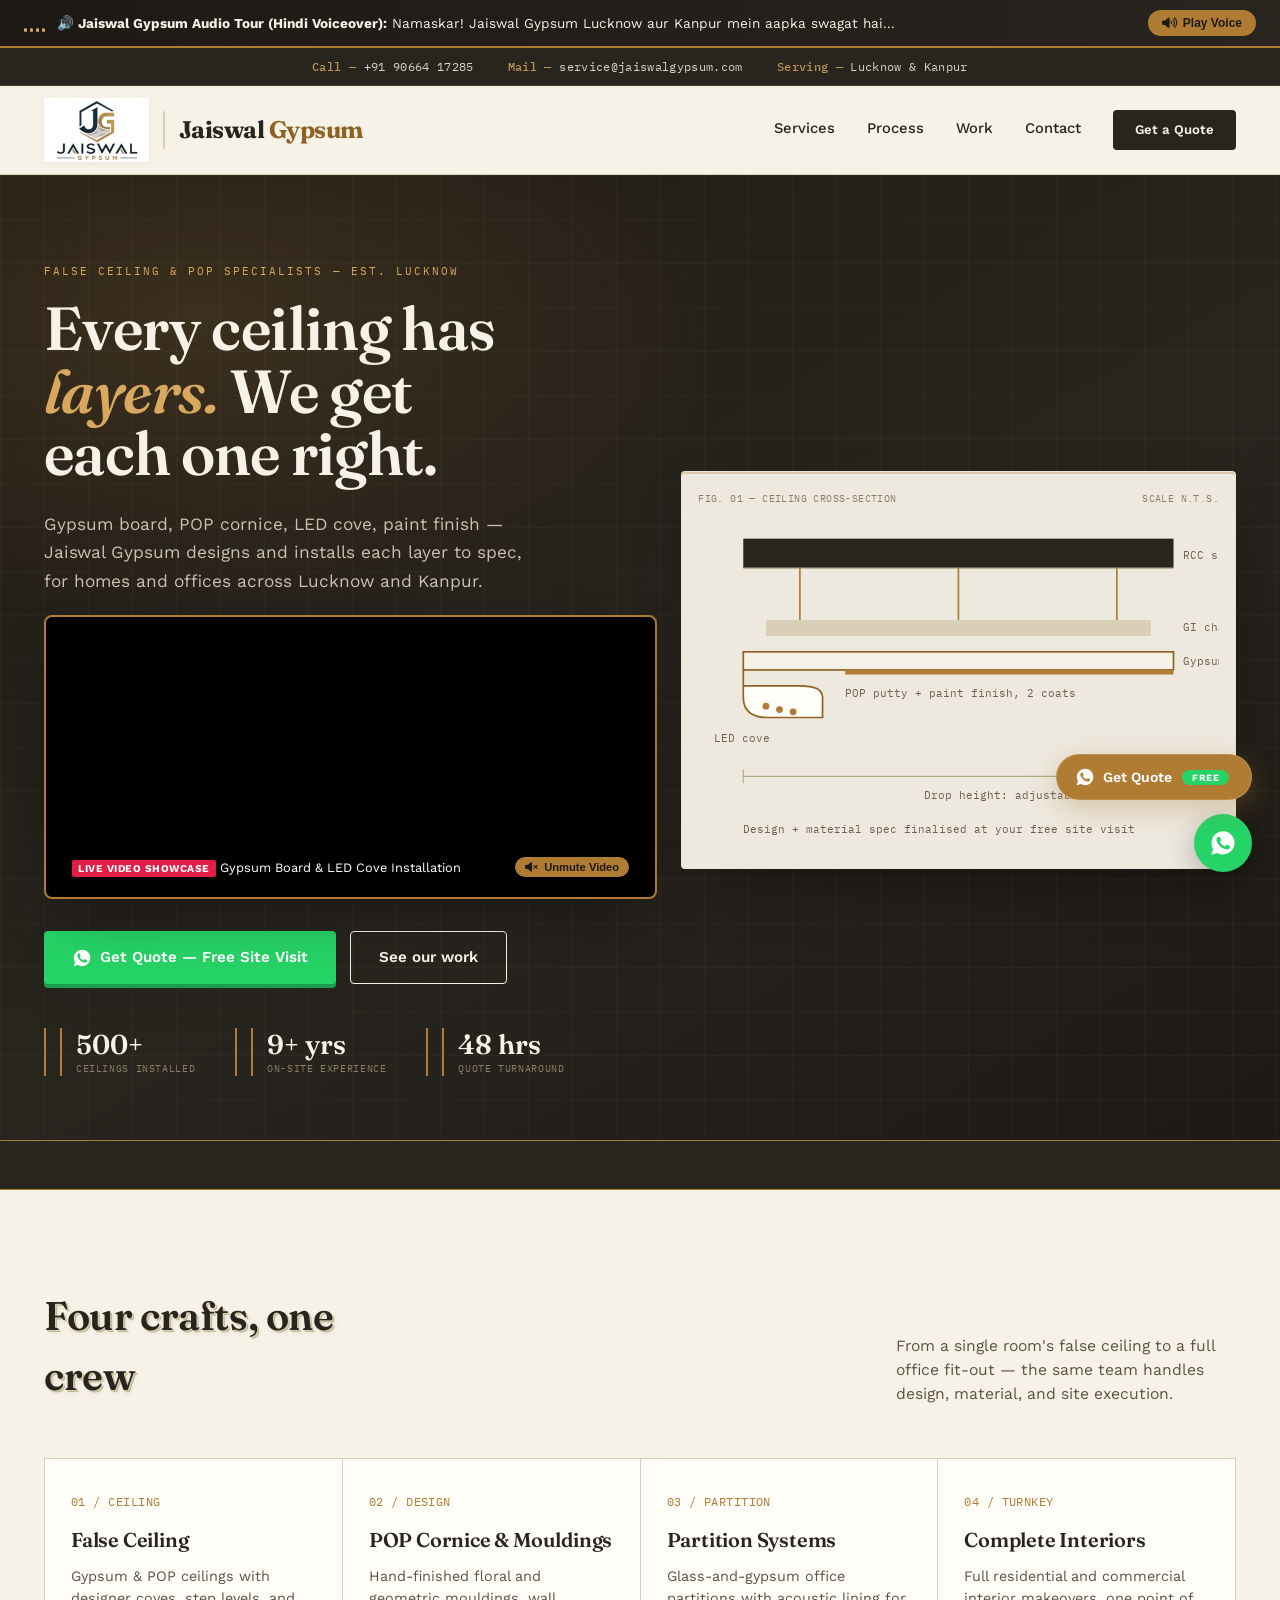
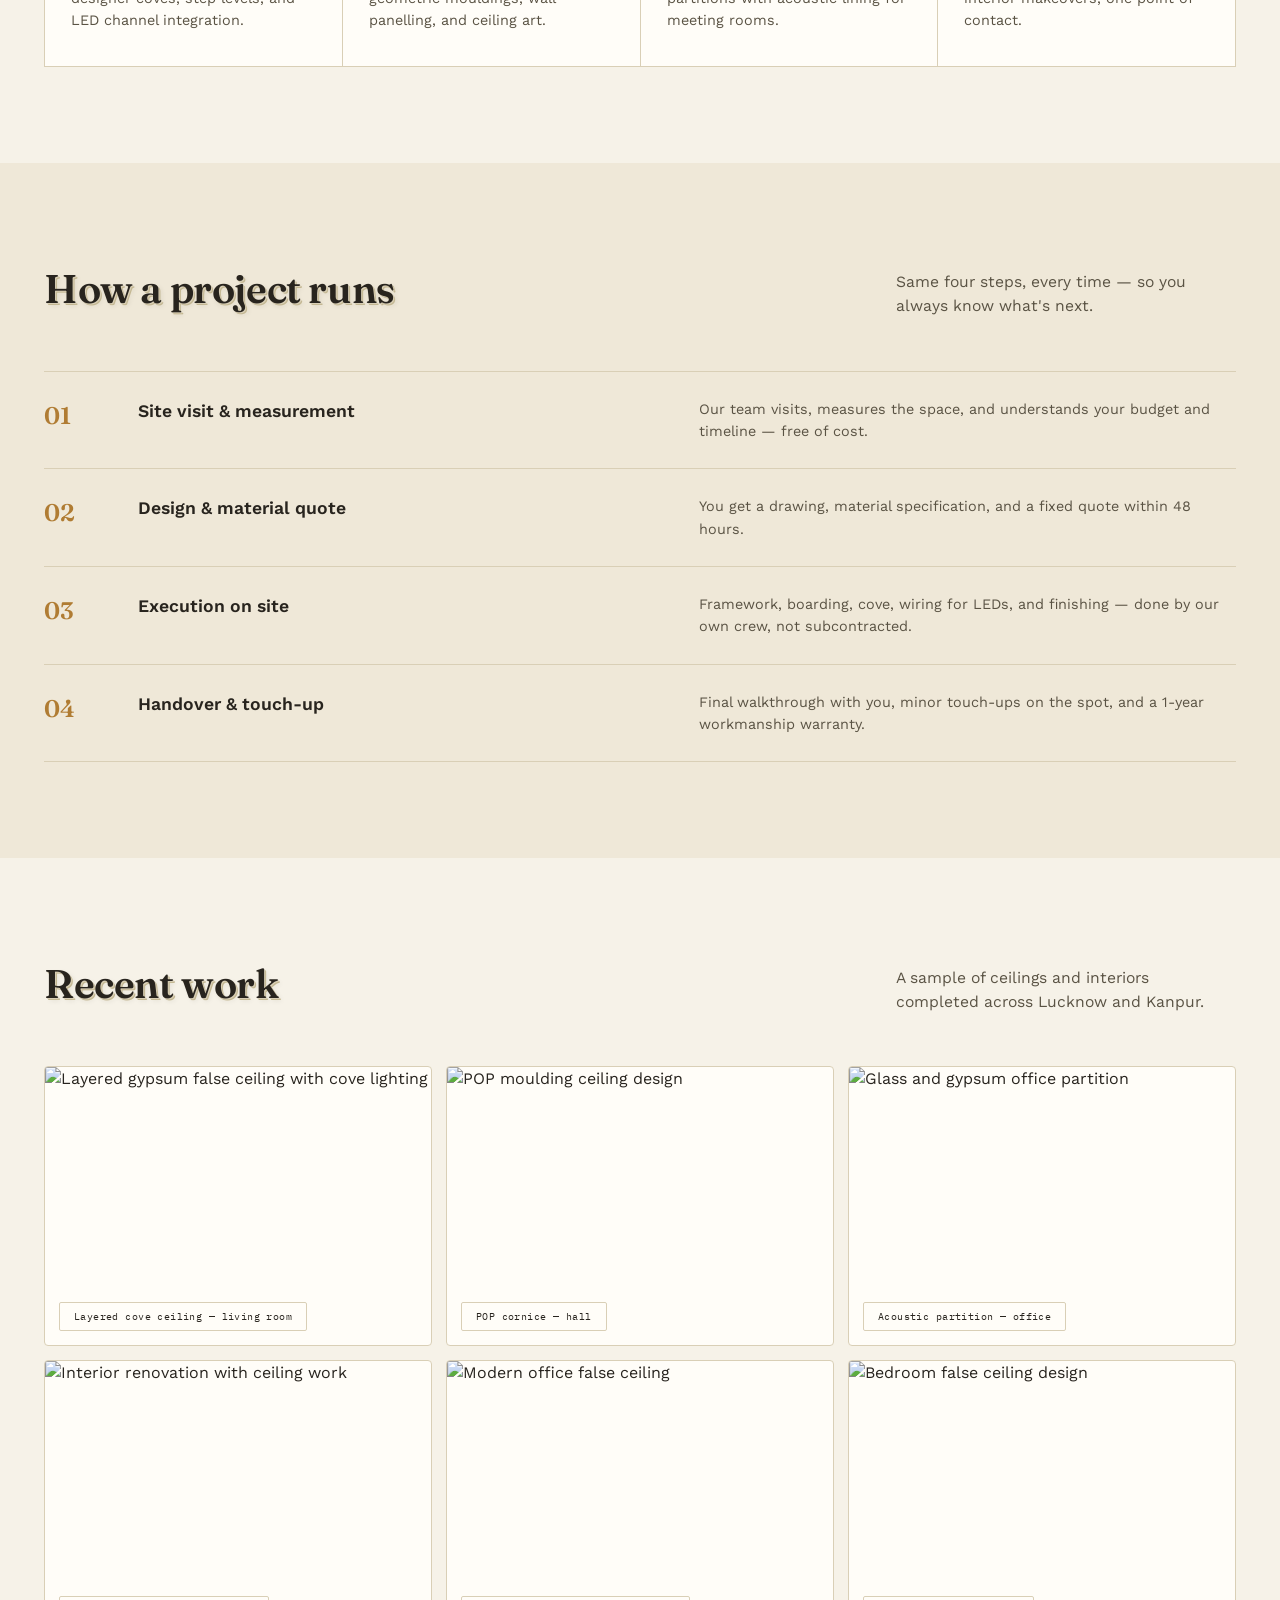
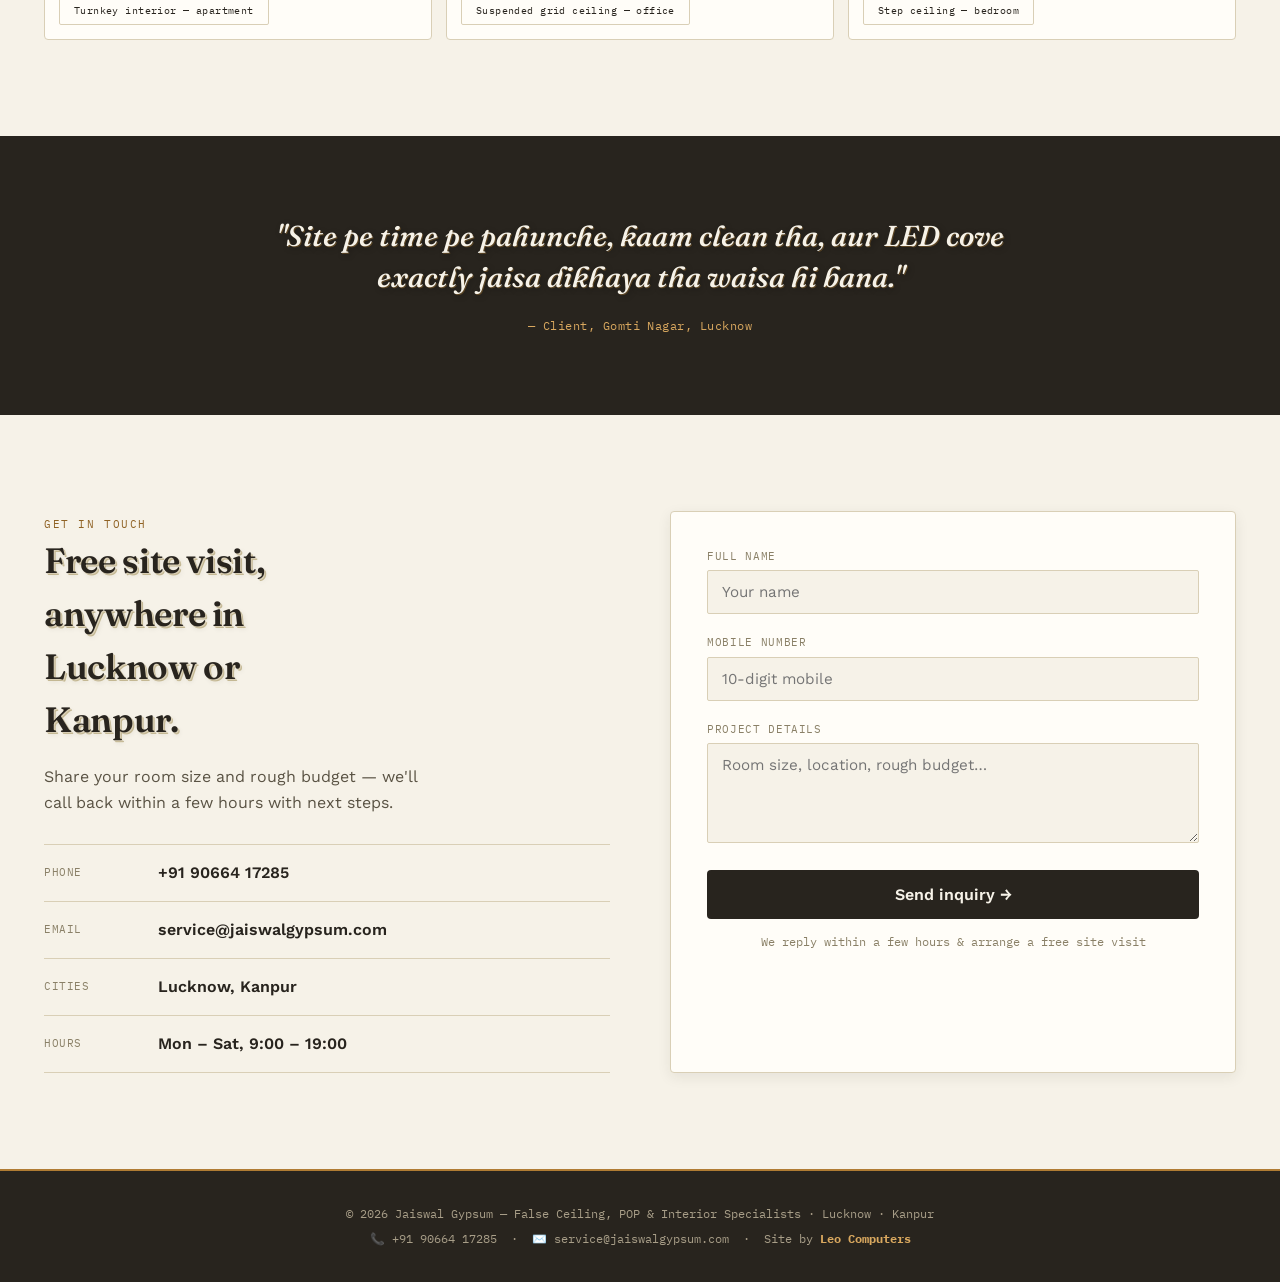
==== index.html @ 77a1a48f "Enhance audio/video features and add Font Awesome Added Font Awesome stylesheet and implemented auto" ====
<!DOCTYPE html>
<html lang="en">
<head>
    <meta charset="UTF-8" />
    <meta name="viewport" content="width=device-width, initial-scale=1.0, viewport-fit=cover" />
    <title>Jaiswal Gypsum — False Ceiling & POP Design | Lucknow, Kanpur</title>
    <link rel="preconnect" href="https://fonts.googleapis.com" />
    <link href="https://fonts.googleapis.com/css2?family=Fraunces:opsz,wght@9..144,400;9..144,500;9..144,600;9..144,700&family=Work+Sans:wght@400;500;600;700&family=IBM+Plex+Mono:wght@400;500&display=swap" rel="stylesheet" />
    <link rel="stylesheet" href="https://cdnjs.cloudflare.com/ajax/libs/font-awesome/6.4.0/css/all.min.css" />

    <style>
        /* ============================================================
                   ROOT & RESET
                   ============================================================ */
        :root {
            --plaster: #F6F2E8;
            --plaster-deep: #EFE8D8;
            --ink: #28241E;
            --brass: #B07C33;
            --brass-deep: #8F6224;
            --brass-light: #D9A85F;
            --sage: #6E7A64;
            --line: #D9CFB6;
            --white: #FFFDF8;
            --shadow-sm: 0 4px 14px rgba(40, 36, 30, .08);
            --shadow-md: 0 12px 40px -12px rgba(40, 36, 30, .25);
            --shadow-lg: 0 24px 60px -20px rgba(0, 0, 0, .45);
            --radius: 4px;
            --transition: .3s cubic-bezier(.25, .46, .45, .94);
        }

        * {
            margin: 0;
            padding: 0;
            box-sizing: border-box;
        }

        html {
            scroll-behavior: smooth;
        }

        body {
            font-family: 'Work Sans', sans-serif;
            background: var(--plaster);
            color: var(--ink);
            overflow-x: hidden;
            line-height: 1.5;
        }

        ::selection {
            background: var(--brass);
            color: var(--white);
        }

        ::-webkit-scrollbar {
            width: 8px;
        }
        ::-webkit-scrollbar-track {
            background: var(--plaster-deep);
        }
        ::-webkit-scrollbar-thumb {
            background: var(--brass);
            border-radius: 0;
        }

        a {
            color: inherit;
            text-decoration: none;
        }

        img {
            max-width: 100%;
            display: block;
        }

        .eyebrow {
            font-family: 'IBM Plex Mono', monospace;
            font-size: .7rem;
            letter-spacing: .14em;
            text-transform: uppercase;
            color: var(--brass-deep);
        }

        h1,
        h2,
        h3 {
            font-family: 'Fraunces', serif;
            font-weight: 600;
            letter-spacing: -.01em;
        }

        /* ============================================================
                   UTILITY
                   ============================================================ */
        .container {
            max-width: 1360px;
            margin: 0 auto;
            padding: 0 44px;
        }

        @media (max-width: 640px) {
            .container {
                padding: 0 20px;
            }
        }

        /* ============================================================
                   TOP BAR
                   ============================================================ */
        .topbar {
            background: var(--ink);
            color: var(--plaster);
            font-family: 'IBM Plex Mono', monospace;
            font-size: .72rem;
            letter-spacing: .03em;
            padding: 10px 24px;
            display: flex;
            justify-content: center;
            gap: 34px;
            flex-wrap: wrap;
            border-bottom: 1px solid rgba(176, 124, 51, .2);
        }

        .topbar span {
            opacity: .85;
        }
        .topbar b {
            color: var(--brass-light);
            font-weight: 500;
        }

        /* ============================================================
                   HEADER
                   ============================================================ */
        header {
            display: flex;
            justify-content: space-between;
            align-items: center;
            padding: 12px 44px;
            background: rgba(246, 242, 232, .92);
            backdrop-filter: blur(8px);
            -webkit-backdrop-filter: blur(8px);
            border-bottom: 1px solid var(--line);
            position: sticky;
            top: 0;
            z-index: 100;
            transition: box-shadow var(--transition);
            gap: 20px;
        }

        header.scrolled {
            box-shadow: var(--shadow-sm);
        }

        .logo-wrap {
            display: flex;
            align-items: center;
            gap: 14px;
            flex-shrink: 0;
        }

        .logo-img {
            height: 64px;
            width: auto;
            display: block;
            object-fit: contain;
            filter: drop-shadow(0 1px 2px rgba(0, 0, 0, .06));
        }

        .logo-text {
            font-family: 'Fraunces', serif;
            font-size: 1.5rem;
            font-weight: 700;
            letter-spacing: -.02em;
            color: var(--ink);
            white-space: nowrap;
        }

        .logo-text em {
            font-style: normal;
            color: var(--brass-deep);
        }

        .logo-divider {
            width: 2px;
            height: 38px;
            background: var(--line);
            flex-shrink: 0;
            border-radius: 2px;
        }

        nav {
            display: flex;
            gap: 32px;
            align-items: center;
        }

        nav a {
            font-weight: 500;
            font-size: .92rem;
            color: var(--ink);
            position: relative;
            padding-bottom: 4px;
            transition: color var(--transition);
        }

        nav a::after {
            content: '';
            position: absolute;
            left: 0;
            bottom: 0;
            width: 0;
            height: 2px;
            background: var(--brass);
            transition: width var(--transition);
        }

        nav a:hover::after {
            width: 100%;
        }
        nav a:hover {
            color: var(--brass-deep);
        }

        .nav-cta {
            background: var(--ink);
            color: var(--plaster) !important;
            padding: 10px 22px;
            border-radius: var(--radius);
            font-size: .82rem;
            font-weight: 600;
            transition: background var(--transition), transform var(--transition);
        }

        .nav-cta::after {
            display: none !important;
        }
        .nav-cta:hover {
            background: var(--brass-deep) !important;
            color: var(--white) !important;
            transform: translateY(-1px);
        }

        .nav-toggle {
            display: none;
            flex-direction: column;
            gap: 5px;
            background: none;
            border: none;
            cursor: pointer;
            padding: 4px;
        }
        .nav-toggle span {
            display: block;
            width: 26px;
            height: 2.5px;
            background: var(--ink);
            transition: var(--transition);
            border-radius: 2px;
        }

        /* ============================================================
                   AUTOPLAY AUDIO & VIDEO HERO STYLES
                   ============================================================ */
        .autoplay-banner {
            background: linear-gradient(90deg, #1D1A15 0%, #28241E 100%);
            border-bottom: 2px solid var(--brass);
            padding: 10px 24px;
            display: flex;
            align-items: center;
            justify-content: space-between;
            gap: 16px;
            color: var(--plaster);
            font-size: .85rem;
            position: relative;
            z-index: 99;
        }

        .audio-status {
            display: flex;
            align-items: center;
            gap: 12px;
        }

        .soundwave {
            display: flex;
            align-items: flex-end;
            gap: 3px;
            height: 18px;
        }
        .soundwave span {
            width: 3px;
            height: 4px;
            background: var(--brass-light);
            border-radius: 2px;
            transition: height .2s;
        }
        .soundwave.active span {
            animation: wave 1s infinite alternate;
        }
        .soundwave.active span:nth-child(1) { animation-delay: .1s; }
        .soundwave.active span:nth-child(2) { animation-delay: .3s; }
        .soundwave.active span:nth-child(3) { animation-delay: .2s; }
        .soundwave.active span:nth-child(4) { animation-delay: .4s; }

        @keyframes wave {
            0% { height: 4px; }
            100% { height: 18px; }
        }

        .audio-btn-pill {
            background: var(--brass);
            color: #1D1A15;
            border: none;
            padding: 6px 14px;
            border-radius: 20px;
            font-weight: 700;
            font-size: .75rem;
            cursor: pointer;
            display: flex;
            align-items: center;
            gap: 6px;
            transition: var(--transition);
        }
        .audio-btn-pill:hover {
            background: var(--brass-light);
            transform: scale(1.05);
        }

        .hero-video-box {
            position: relative;
            width: 100%;
            border-radius: 8px;
            overflow: hidden;
            border: 2px solid var(--brass);
            box-shadow: var(--shadow-lg);
            background: #000;
            margin-top: 20px;
        }

        .hero-video-box video {
            width: 100%;
            height: 100%;
            max-height: 280px;
            object-fit: cover;
            display: block;
        }

        .video-control-overlay {
            position: absolute;
            bottom: 12px;
            left: 12px;
            right: 12px;
            display: flex;
            align-items: center;
            justify-content: space-between;
            background: rgba(0, 0, 0, 0.75);
            backdrop-filter: blur(6px);
            padding: 8px 14px;
            border-radius: 4px;
            color: #fff;
            font-size: .8rem;
        }

        .video-badge-live {
            background: #e11d48;
            color: #fff;
            font-size: .65rem;
            font-weight: 700;
            padding: 2px 6px;
            border-radius: 2px;
            text-transform: uppercase;
            letter-spacing: .05em;
        }

        /* ============================================================
                   HERO
                   ============================================================ */
        .hero {
            display: grid;
            grid-template-columns: 1.05fr .95fr;
            align-items: center;
            padding: 88px 44px 64px;
            gap: 24px;
            background:
                radial-gradient(ellipse 900px 500px at 15% 15%, rgba(176, 124, 51, .18), transparent 60%),
                linear-gradient(150deg, #201C16 0%, #28241E 55%, #1D1A15 100%);
            position: relative;
            overflow: hidden;
        }

        .hero::before {
            content: '';
            position: absolute;
            inset: 0;
            background-image:
                linear-gradient(rgba(217, 207, 182, .04) 1px, transparent 1px),
                linear-gradient(90deg, rgba(217, 207, 182, .04) 1px, transparent 1px);
            background-size: 44px 44px;
            pointer-events: none;
        }

        .hero-copy,
        .cross-wrap {
            position: relative;
            z-index: 1;
        }

        .hero-copy .eyebrow {
            margin-bottom: 18px;
            display: block;
            color: var(--brass-light);
            letter-spacing: .18em;
        }

        .hero h1 {
            font-size: 3.8rem;
            line-height: 1.03;
            max-width: 12ch;
            color: var(--plaster);
        }

        .hero h1 em {
            font-style: italic;
            color: var(--brass-light);
        }

        .hero .lead {
            margin-top: 24px;
            font-size: 1.08rem;
            line-height: 1.65;
            color: #C9C2AF;
            max-width: 46ch;
        }

        .hero-actions {
            display: flex;
            gap: 14px;
            margin-top: 32px;
            flex-wrap: wrap;
        }

        .btn {
            display: inline-flex;
            align-items: center;
            gap: 8px;
            padding: 14px 28px;
            border-radius: var(--radius);
            font-family: 'Work Sans', sans-serif;
            font-weight: 600;
            font-size: .95rem;
            border: none;
            cursor: pointer;
            transition: var(--transition);
            text-decoration: none;
        }

        .btn-primary {
            background: var(--brass);
            color: #1D1A15;
            box-shadow: 0 4px 0 var(--brass-deep), var(--shadow-md);
        }

        .btn-primary:hover {
            background: #C7943F;
            transform: translateY(2px);
            box-shadow: 0 2px 0 var(--brass-deep), var(--shadow-sm);
        }

        .btn-ghost {
            background: transparent;
            border: 1.5px solid var(--plaster);
            color: var(--plaster);
        }

        .btn-ghost:hover {
            border-color: var(--brass-light);
            color: var(--brass-light);
            background: rgba(176, 124, 51, .08);
        }

        /* ---- QUOTE BUTTON (hero) ---- */
        .btn-quote-hero {
            background: #25D366;
            color: #fff;
            box-shadow: 0 4px 0 #1a9e4e, var(--shadow-md);
        }

        .btn-quote-hero:hover {
            background: #2ee073;
            transform: translateY(2px);
            box-shadow: 0 2px 0 #1a9e4e, var(--shadow-sm);
        }

        .hero-stats {
            display: flex;
            gap: 40px;
            margin-top: 44px;
        }

        .hero-stats div {
            border-left: 2px solid var(--brass);
            padding-left: 14px;
        }

        .hero-stats .num {
            font-family: 'Fraunces', serif;
            font-size: 1.7rem;
            font-weight: 600;
            color: var(--plaster);
            line-height: 1.2;
        }

        .hero-stats .lbl {
            font-family: 'IBM Plex Mono', monospace;
            font-size: .65rem;
            text-transform: uppercase;
            color: #8a8067;
            letter-spacing: .06em;
        }

        /* ---- cross-section card ---- */
        .cross-wrap {
            background: rgba(246, 242, 232, .96);
            border: 1px solid rgba(217, 207, 182, .25);
            padding: 20px 16px 12px;
            border-radius: var(--radius);
            box-shadow: var(--shadow-lg), inset 0 2px 0 rgba(176, 124, 51, .3);
            transform: perspective(1200px) rotateY(-3deg);
            transition: transform .5s ease;
        }

        .cross-wrap:hover {
            transform: perspective(1200px) rotateY(-1deg);
        }

        .cross-wrap .cap {
            font-family: 'IBM Plex Mono', monospace;
            font-size: .62rem;
            color: #8a8067;
            display: flex;
            justify-content: space-between;
            margin-bottom: 10px;
            letter-spacing: .04em;
            text-transform: uppercase;
        }

        .cross-wrap svg {
            width: 100%;
            height: auto;
            display: block;
        }

        .layer-label {
            font-family: 'IBM Plex Mono', monospace;
            font-size: 10px;
            fill: #6b6252;
        }
        .layer-line {
            stroke: #b4a988;
            stroke-width: 1;
        }

        /* ============================================================
                   MARQUEE STRIP
                   ============================================================ */
        .strip {
            background: var(--ink);
            color: var(--plaster);
            padding: 12px 0;
            overflow: hidden;
            white-space: nowrap;
            border-top: 1px solid var(--brass);
            border-bottom: 1px solid var(--brass);
        }

        .strip-track {
            display: inline-block;
            padding-left: 100%;
            animation: scroll-strip 28s linear infinite;
            font-family: 'IBM Plex Mono', monospace;
            font-size: .78rem;
            letter-spacing: .05em;
        }

        .strip-track span {
            margin: 0 28px;
            color: var(--brass);
        }

        @keyframes scroll-strip {
            0% {
                transform: translateX(0);
            }
            100% {
                transform: translateX(-100%);
            }
        }

        /* ============================================================
                   SECTION COMMON
                   ============================================================ */
        .section {
            padding: 96px 0;
        }

        .section-head {
            display: flex;
            justify-content: space-between;
            align-items: flex-end;
            margin-bottom: 52px;
            flex-wrap: wrap;
            gap: 20px;
        }

        .section-head h2 {
            font-size: 2.5rem;
            max-width: 14ch;
            text-shadow: 1px 1px 0 var(--line), 2px 2px 0 #C4B893, 2.5px 2.5px 5px rgba(40, 36, 30, .08);
        }

        .section-head p {
            max-width: 34ch;
            color: #5a5344;
            font-size: .98rem;
            line-height: 1.55;
        }

        /* ============================================================
                   SERVICES
                   ============================================================ */
        .service-grid {
            display: grid;
            grid-template-columns: repeat(4, 1fr);
            gap: 1px;
            background: var(--line);
            border: 1px solid var(--line);
        }

        .service-card {
            background: var(--white);
            padding: 34px 26px;
            transition: transform var(--transition), box-shadow var(--transition), background var(--transition);
            position: relative;
        }

        .service-card .idx {
            font-family: 'IBM Plex Mono', monospace;
            color: var(--brass);
            font-size: .72rem;
            letter-spacing: .04em;
        }

        .service-card h3 {
            font-size: 1.25rem;
            margin-top: 14px;
            margin-bottom: 10px;
        }

        .service-card p {
            font-size: .9rem;
            color: #5a5344;
            line-height: 1.55;
        }

        .service-card:hover {
            background: var(--plaster-deep);
            transform: translateY(-6px);
            box-shadow: var(--shadow-md);
            z-index: 2;
        }

        /* ============================================================
                   PROCESS
                   ============================================================ */
        .process {
            background: var(--plaster-deep);
        }

        .process-list {
            margin-top: 8px;
        }

        .p-row {
            display: grid;
            grid-template-columns: 70px 1fr 1fr;
            gap: 24px;
            padding: 26px 0;
            border-bottom: 1px solid var(--line);
            align-items: start;
        }

        .p-row:first-child {
            border-top: 1px solid var(--line);
        }

        .p-row .step-no {
            font-family: 'Fraunces', serif;
            font-size: 1.5rem;
            color: var(--brass);
            font-weight: 600;
        }

        .p-row h4 {
            font-size: 1.1rem;
            font-weight: 600;
            font-family: 'Work Sans', sans-serif;
        }

        .p-row p {
            font-size: .9rem;
            color: #5a5344;
            line-height: 1.55;
        }

        /* ============================================================
                   GALLERY
                   ============================================================ */
        .gallery-grid {
            display: grid;
            grid-template-columns: repeat(3, 1fr);
            gap: 14px;
            margin-top: 8px;
        }

        .g-item {
            position: relative;
            overflow: hidden;
            height: 280px;
            border: 1px solid var(--line);
            border-radius: var(--radius);
            background: var(--white);
        }

        .g-item img {
            width: 100%;
            height: 100%;
            object-fit: cover;
            transition: transform .6s ease, filter .6s ease;
            display: block;
            filter: saturate(.92);
        }

        .g-item:hover img {
            transform: scale(1.06);
            filter: saturate(1.05);
        }

        .g-tag {
            position: absolute;
            left: 14px;
            bottom: 14px;
            background: rgba(255, 253, 248, .92);
            backdrop-filter: blur(4px);
            padding: 6px 14px;
            font-family: 'IBM Plex Mono', monospace;
            font-size: .65rem;
            letter-spacing: .04em;
            border: 1px solid var(--line);
            border-radius: 2px;
            color: var(--ink);
        }

        /* ============================================================
                   QUOTE BAND
                   ============================================================ */
        .quote-band {
            background: var(--ink);
            color: var(--plaster);
            padding: 80px 44px;
            text-align: center;
        }

        .quote-band blockquote {
            font-family: 'Fraunces', serif;
            font-style: italic;
            font-size: 1.8rem;
            font-weight: 500;
            max-width: 800px;
            margin: 0 auto;
            line-height: 1.4;
            text-shadow: 1px 1px 0 rgba(176, 124, 51, .4), 2px 2px 6px rgba(0, 0, 0, .3);
        }

        .quote-band cite {
            display: block;
            margin-top: 20px;
            font-style: normal;
            font-family: 'IBM Plex Mono', monospace;
            font-size: .76rem;
            color: var(--brass-light);
            letter-spacing: .04em;
        }

        /* ============================================================
                   CONTACT
                   ============================================================ */
        .contact-wrap {
            display: grid;
            grid-template-columns: 1fr 1fr;
            gap: 60px;
        }

        .contact-info h2 {
            font-size: 2.2rem;
            margin-bottom: 18px;
            max-width: 13ch;
            text-shadow: 1px 1px 0 var(--line), 2px 2px 0 #C4B893, 2.5px 2.5px 5px rgba(40, 36, 30, .08);
        }

        .contact-info p {
            color: #5a5344;
            line-height: 1.6;
            max-width: 38ch;
            margin-bottom: 28px;
        }

        .info-row {
            display: flex;
            gap: 14px;
            padding: 16px 0;
            border-top: 1px solid var(--line);
            align-items: center;
        }

        .info-row:last-child {
            border-bottom: 1px solid var(--line);
        }

        .info-row .k {
            font-family: 'IBM Plex Mono', monospace;
            font-size: .68rem;
            text-transform: uppercase;
            color: #8a8067;
            width: 100px;
            flex-shrink: 0;
            letter-spacing: .05em;
        }

        .info-row .v {
            font-weight: 600;
        }

        .form-panel {
            background: var(--white);
            border: 1px solid var(--line);
            border-radius: var(--radius);
            padding: 36px;
            box-shadow: var(--shadow-sm);
        }

        .field {
            margin-bottom: 20px;
        }

        .field label {
            display: block;
            font-family: 'IBM Plex Mono', monospace;
            font-size: .68rem;
            text-transform: uppercase;
            letter-spacing: .06em;
            color: #8a8067;
            margin-bottom: 6px;
        }

        .field input,
        .field textarea,
        .field select {
            width: 100%;
            padding: 12px 14px;
            font-family: 'Work Sans', sans-serif;
            font-size: .95rem;
            border: 1.5px solid var(--line);
            background: var(--plaster);
            color: var(--ink);
            border-radius: 2px;
            transition: border-color var(--transition), box-shadow var(--transition);
        }

        .field input:focus,
        .field textarea:focus,
        .field select:focus {
            outline: none;
            border-color: var(--brass);
            box-shadow: 0 0 0 3px rgba(176, 124, 51, .15);
        }

        .field textarea {
            resize: vertical;
            min-height: 100px;
        }

        .submit-btn {
            background: var(--ink);
            color: var(--plaster);
            border: none;
            padding: 15px 28px;
            font-family: 'Work Sans', sans-serif;
            font-weight: 600;
            font-size: 1rem;
            width: 100%;
            border-radius: var(--radius);
            cursor: pointer;
            transition: background var(--transition), transform var(--transition);
        }

        .submit-btn:hover {
            background: var(--brass-deep);
            transform: translateY(-1px);
        }

        .form-note {
            font-size: .74rem;
            color: #8a8067;
            text-align: center;
            margin-top: 14px;
            font-family: 'IBM Plex Mono', monospace;
        }

        /* ============================================================
                   QUOTE MODAL
                   ============================================================ */
        .modal-overlay {
            position: fixed;
            inset: 0;
            z-index: 1000;
            background: rgba(0, 0, 0, .55);
            backdrop-filter: blur(6px);
            -webkit-backdrop-filter: blur(6px);
            display: none;
            align-items: center;
            justify-content: center;
            padding: 20px;
            animation: fadeIn .25s ease;
        }

        .modal-overlay.active {
            display: flex;
        }

        @keyframes fadeIn {
            0% {
                opacity: 0;
            }
            100% {
                opacity: 1;
            }
        }

        .modal-box {
            background: var(--white);
            max-width: 580px;
            width: 100%;
            border-radius: var(--radius);
            padding: 40px 36px 32px;
            box-shadow: var(--shadow-lg);
            border: 1px solid var(--line);
            position: relative;
            max-height: 90vh;
            overflow-y: auto;
            animation: slideUp .3s ease;
        }

        @keyframes slideUp {
            0% {
                opacity: 0;
                transform: translateY(30px) scale(.97);
            }
            100% {
                opacity: 1;
                transform: translateY(0) scale(1);
            }
        }

        .modal-close {
            position: absolute;
            top: 14px;
            right: 18px;
            background: none;
            border: none;
            font-size: 1.6rem;
            line-height: 1;
            cursor: pointer;
            color: #8a8067;
            transition: color var(--transition), transform var(--transition);
            padding: 4px 8px;
            border-radius: 4px;
        }

        .modal-close:hover {
            color: var(--ink);
            transform: rotate(90deg);
        }

        .modal-box .eyebrow {
            display: block;
            margin-bottom: 4px;
        }

        .modal-box h2 {
            font-size: 1.7rem;
            margin-bottom: 6px;
        }

        .modal-box .sub {
            color: #5a5344;
            font-size: .92rem;
            margin-bottom: 22px;
            line-height: 1.5;
        }

        .modal-box .field-group {
            display: grid;
            grid-template-columns: 1fr 1fr;
            gap: 16px;
        }

        .modal-box .field-group .field {
            margin-bottom: 0;
        }

        .modal-box .field label .req {
            color: #b07c33;
            margin-left: 2px;
        }

        .modal-box .btn-whatsapp-submit {
            background: #25D366;
            color: #fff;
            border: none;
            padding: 15px 28px;
            font-family: 'Work Sans', sans-serif;
            font-weight: 600;
            font-size: 1rem;
            width: 100%;
            border-radius: var(--radius);
            cursor: pointer;
            transition: background var(--transition), transform var(--transition);
            display: flex;
            align-items: center;
            justify-content: center;
            gap: 10px;
            box-shadow: 0 4px 0 #1a9e4e;
        }

        .modal-box .btn-whatsapp-submit:hover {
            background: #2ee073;
            transform: translateY(2px);
            box-shadow: 0 2px 0 #1a9e4e;
        }

        .modal-box .btn-whatsapp-submit svg {
            width: 22px;
            height: 22px;
            fill: #fff;
            flex-shrink: 0;
        }

        .modal-box .form-footnote {
            font-size: .7rem;
            color: #8a8067;
            text-align: center;
            margin-top: 14px;
            font-family: 'IBM Plex Mono', monospace;
        }

        /* ============================================================
                   FLOATING QUOTE BUTTON (FAB)
                   ============================================================ */
        .quote-fab {
            position: fixed;
            bottom: 100px;
            right: 28px;
            z-index: 97;
            background: var(--brass);
            color: #fff;
            border: none;
            border-radius: 50px;
            padding: 12px 22px 12px 18px;
            font-family: 'Work Sans', sans-serif;
            font-weight: 600;
            font-size: .88rem;
            cursor: pointer;
            box-shadow: 0 8px 28px rgba(176, 124, 51, .35);
            transition: transform var(--transition), box-shadow var(--transition);
            display: flex;
            align-items: center;
            gap: 8px;
            border: 1px solid rgba(255, 253, 248, .15);
        }

        .quote-fab:hover {
            transform: scale(1.06) translateY(-2px);
            box-shadow: 0 12px 36px rgba(176, 124, 51, .5);
        }

        .quote-fab svg {
            width: 20px;
            height: 20px;
            fill: currentColor;
            flex-shrink: 0;
        }

        .quote-fab .badge {
            background: #25D366;
            color: #fff;
            border-radius: 20px;
            padding: 2px 10px;
            font-size: .6rem;
            font-weight: 700;
            letter-spacing: .04em;
            text-transform: uppercase;
            margin-left: 2px;
        }

        /* ============================================================
                   WHATSAPP FAB
                   ============================================================ */
        .whatsapp {
            position: fixed;
            bottom: 28px;
            right: 28px;
            background: #25D366;
            width: 58px;
            height: 58px;
            border-radius: 50%;
            display: flex;
            align-items: center;
            justify-content: center;
            box-shadow: 0 8px 28px rgba(0, 0, 0, .28);
            z-index: 96;
            transition: transform var(--transition), box-shadow var(--transition);
            text-decoration: none;
        }

        .whatsapp:hover {
            transform: scale(1.08);
            box-shadow: 0 12px 36px rgba(37, 211, 102, .35);
        }

        .whatsapp svg {
            width: 28px;
            height: 28px;
            fill: white;
        }

        /* ============================================================
                   BACK TO TOP
                   ============================================================ */
        .back-top {
            position: fixed;
            bottom: 98px;
            right: 98px;
            width: 46px;
            height: 46px;
            border-radius: 50%;
            background: var(--ink);
            color: var(--plaster);
            border: 1px solid var(--brass);
            font-size: 1.2rem;
            cursor: pointer;
            z-index: 95;
            opacity: 0;
            visibility: hidden;
            transition: opacity var(--transition), transform var(--transition), visibility var(--transition);
            display: flex;
            align-items: center;
            justify-content: center;
            box-shadow: var(--shadow-sm);
        }

        .back-top.visible {
            opacity: 1;
            visibility: visible;
        }

        .back-top:hover {
            background: var(--brass-deep);
            transform: translateY(-3px);
        }

        /* ============================================================
                   FOOTER
                   ============================================================ */
        footer {
            background: var(--ink);
            color: #a89e88;
            text-align: center;
            padding: 34px 20px;
            font-family: 'IBM Plex Mono', monospace;
            font-size: .74rem;
            border-top: 2px solid var(--brass);
        }

        footer b {
            color: var(--brass-light);
        }

        footer p+p {
            margin-top: 8px;
        }

        /* ============================================================
                   REVEAL ON SCROLL
                   ============================================================ */
        .reveal {
            opacity: 0;
            transform: translateY(24px);
            transition: opacity .7s ease, transform .7s ease;
        }

        .reveal.in {
            opacity: 1;
            transform: translateY(0);
        }

        /* ============================================================
                   RESPONSIVE
                   ============================================================ */
        @media (max-width: 1100px) {
            .hero h1 {
                font-size: 3.2rem;
            }
            .service-grid {
                grid-template-columns: repeat(2, 1fr);
            }
            .gallery-grid {
                grid-template-columns: repeat(2, 1fr);
            }
        }

        @media (max-width: 900px) {
            .hero {
                grid-template-columns: 1fr;
                padding-top: 48px;
                padding-bottom: 48px;
            }
            .hero h1 {
                max-width: 100%;
            }
            .cross-wrap {
                transform: none;
                max-width: 560px;
                margin: 0 auto;
            }
            .cross-wrap:hover {
                transform: none;
            }
            .contact-wrap {
                grid-template-columns: 1fr;
                gap: 40px;
            }
            .p-row {
                grid-template-columns: 50px 1fr;
            }
            .p-row>p {
                grid-column: 2;
            }
            .section-head h2 {
                font-size: 2.1rem;
            }
            .logo-img {
                height: 54px;
            }
            .logo-text {
                font-size: 1.3rem;
            }
            .logo-divider {
                height: 32px;
            }
            .back-top {
                right: 20px;
                bottom: 90px;
            }
            .quote-fab {
                right: 20px;
                bottom: 92px;
                padding: 10px 16px 10px 14px;
                font-size: .78rem;
            }
            .quote-fab .badge {
                font-size: .5rem;
                padding: 1px 8px;
            }
            .modal-box {
                padding: 32px 24px 28px;
            }
            .modal-box .field-group {
                grid-template-columns: 1fr;
                gap: 0;
            }
            .modal-box .field-group .field {
                margin-bottom: 20px;
            }
        }

        @media (max-width: 720px) {
            nav {
                gap: 18px;
            }
            nav a:not(.nav-cta) {
                font-size: .82rem;
            }
            .hero h1 {
                font-size: 2.6rem;
            }
            .hero-stats {
                gap: 24px;
                flex-wrap: wrap;
            }
            .hero-stats div {
                border-left-width: 2px;
            }
            .hero-stats .num {
                font-size: 1.4rem;
            }
            .section-head {
                flex-direction: column;
                align-items: flex-start;
            }
            .section-head p {
                max-width: 100%;
            }
            .quote-band blockquote {
                font-size: 1.4rem;
            }
            .container {
                padding: 0 20px;
            }
            header {
                padding: 10px 20px;
            }
            .hero {
                padding: 36px 20px;
            }
            .section {
                padding: 64px 0;
            }
            .quote-band {
                padding: 56px 20px;
            }
            .form-panel {
                padding: 24px;
            }
            .g-item {
                height: 200px;
            }
            .logo-img {
                height: 46px;
            }
            .logo-text {
                font-size: 1.1rem;
            }
            .logo-divider {
                height: 28px;
            }
            .back-top {
                right: 16px;
                bottom: 84px;
                width: 40px;
                height: 40px;
                font-size: 1rem;
            }
            .quote-fab {
                right: 16px;
                bottom: 86px;
                padding: 8px 14px 8px 12px;
                font-size: .7rem;
                border-radius: 40px;
            }
            .quote-fab svg {
                width: 16px;
                height: 16px;
            }
            .quote-fab .badge {
                font-size: .45rem;
                padding: 1px 6px;
            }
            .whatsapp {
                width: 50px;
                height: 50px;
                right: 16px;
                bottom: 22px;
            }
            .whatsapp svg {
                width: 24px;
                height: 24px;
            }
        }

        @media (max-width: 560px) {
            .topbar {
                font-size: .62rem;
                gap: 16px;
                padding: 8px 14px;
            }
            .nav-toggle {
                display: flex;
            }
            nav a:not(.nav-cta) {
                display: none;
            }
            nav.open a:not(.nav-cta) {
                display: block;
            }
            nav {
                gap: 12px;
                flex-wrap: wrap;
                justify-content: flex-end;
            }
            nav.open {
                flex-direction: column;
                align-items: flex-end;
                gap: 10px;
                padding-top: 12px;
                width: 100%;
            }
            .nav-cta {
                font-size: .75rem;
                padding: 8px 16px;
            }
            .hero h1 {
                font-size: 2.2rem;
            }
            .hero .lead {
                font-size: .95rem;
            }
            .hero-actions .btn {
                font-size: .85rem;
                padding: 12px 20px;
            }
            .service-grid {
                grid-template-columns: 1fr;
            }
            .gallery-grid {
                grid-template-columns: 1fr;
            }
            .g-item {
                height: 220px;
            }
            .p-row {
                grid-template-columns: 1fr;
                gap: 8px;
            }
            .p-row>p {
                grid-column: 1;
            }
            .p-row .step-no {
                font-size: 1.2rem;
            }
            .info-row {
                flex-wrap: wrap;
                gap: 4px;
            }
            .info-row .k {
                width: 100%;
            }
            .logo-img {
                height: 40px;
            }
            .logo-text {
                font-size: .9rem;
            }
            .logo-divider {
                height: 24px;
            }
            .cross-wrap {
                padding: 14px 10px 8px;
            }
            .cross-wrap .cap {
                font-size: .52rem;
            }
            .modal-box {
                padding: 24px 16px 20px;
            }
            .modal-box h2 {
                font-size: 1.4rem;
            }
            .modal-box .btn-whatsapp-submit {
                font-size: .9rem;
                padding: 13px 20px;
            }
            .back-top {
                right: 14px;
                bottom: 78px;
                width: 36px;
                height: 36px;
                font-size: .9rem;
            }
            .quote-fab {
                right: 14px;
                bottom: 80px;
                padding: 6px 12px 6px 10px;
                font-size: .65rem;
            }
            .quote-fab svg {
                width: 14px;
                height: 14px;
            }
            .quote-fab .badge {
                display: none;
            }
            .whatsapp {
                width: 44px;
                height: 44px;
                right: 14px;
                bottom: 18px;
            }
            .whatsapp svg {
                width: 20px;
                height: 20px;
            }
        }

        /* ============================================================
                   REDUCED MOTION
                   ============================================================ */
        @media (prefers-reduced-motion: reduce) {
            * {
                animation-duration: 0.01ms !important;
                animation-iteration-count: 1 !important;
                transition-duration: 0.01ms !important;
            }
            .strip-track {
                animation: none;
                padding-left: 0;
            }
            .reveal {
                opacity: 1;
                transform: none;
            }
            .service-card:hover {
                transform: none;
            }
            .g-item:hover img {
                transform: none;
            }
            .cross-wrap {
                transform: none !important;
            }
            .cross-wrap:hover {
                transform: none !important;
            }
            .modal-overlay.active {
                animation: none;
            }
            .modal-box {
                animation: none;
            }
            .quote-fab:hover {
                transform: none;
            }
        }
    </style>
</head>

<body>

    <!-- ============================================================
    AUTOPLAY AUDIO & VIDEO FLOATING BAR
    ============================================================ -->
    <div class="autoplay-banner">
        <div class="audio-status">
            <div class="soundwave active" id="waveBar">
                <span></span><span></span><span></span><span></span>
            </div>
            <span><strong>🔊 Jaiswal Gypsum Audio Tour (Hindi Voiceover):</strong> <span id="speechText">Namaskar! Jaiswal Gypsum Lucknow aur Kanpur mein aapka swagat hai...</span></span>
        </div>
        <button class="audio-btn-pill" id="toggleAudioBtn">
            <i class="fa-solid fa-volume-high"></i> <span id="toggleAudioTxt">Pause Voice</span>
        </button>
    </div>

    <!-- ============================================================
    TOP BAR
    ============================================================ -->
    <div class="topbar">
        <span><b>Call —</b> +91 90664 17285</span>
        <span><b>Mail —</b> service@jaiswalgypsum.com</span>
        <span><b>Serving —</b> Lucknow &amp; Kanpur</span>
    </div>

    <!-- ============================================================
    HEADER
    ============================================================ -->
    <header id="header">
        <div class="logo-wrap">
            <!-- Logo image – replace "LOGO.jpeg" with your actual logo file -->
            <img src="LOGO.jpeg" alt="Jaiswal Gypsum" class="logo-img" onerror="this.src='https://images.unsplash.com/photo-1600607687939-ce8a6c25118c?w=100&auto=format';" />
            <span class="logo-divider"></span>
            <span class="logo-text">Jaiswal <em>Gypsum</em></span>
        </div>

        <nav id="mainNav">
            <a href="#services">Services</a>
            <a href="#process">Process</a>
            <a href="#work">Work</a>
            <a href="#contact">Contact</a>
            <a href="javascript:void(0)" class="nav-cta" id="navQuoteBtn">Get a Quote</a>
        </nav>

        <button class="nav-toggle" id="navToggle" aria-label="Toggle navigation" aria-expanded="false">
            <span></span><span></span><span></span>
        </button>
    </header>

    <!-- ============================================================
    HERO
    ============================================================ -->
    <section class="hero">
        <div class="hero-copy">
            <span class="eyebrow">False Ceiling &amp; POP Specialists — Est. Lucknow</span>
            <h1>Every ceiling has <em>layers.</em> We get each one right.</h1>
            <p class="lead">Gypsum board, POP cornice, LED cove, paint finish — Jaiswal Gypsum designs and installs each layer to spec, for homes and offices across Lucknow and Kanpur.</p>
            
            <!-- AUTOPLAY VIDEO BOX IN HERO -->
            <div class="hero-video-box">
                <video id="heroVideo" autoplay loop muted playsinline poster="https://images.unsplash.com/photo-1600607687939-ce8a6c25118c?w=700&auto=format">
                    <source src="https://assets.mixkit.co/videos/preview/mixkit-modern-apartment-interior-design-41052-large.mp4" type="video/mp4">
                    Your browser does not support HTML5 video.
                </video>
                <div class="video-control-overlay">
                    <span><span class="video-badge-live">LIVE VIDEO SHOWCASE</span> Gypsum Board &amp; LED Cove Installation</span>
                    <button class="audio-btn-pill" id="videoSoundBtn" style="padding:4px 10px; font-size:0.7rem;">
                        <i class="fa-solid fa-volume-xmark"></i> Unmute Video
                    </button>
                </div>
            </div>

            <div class="hero-actions">
                <a href="javascript:void(0)" class="btn btn-quote-hero" id="heroQuoteBtn">
                    <svg viewBox="0 0 24 24" width="20" height="20" fill="currentColor"><path d="M12.04 2C6.58 2 2.13 6.45 2.13 11.91c0 1.87.5 3.62 1.44 5.15L2 22l5.09-1.53a9.87 9.87 0 004.95 1.33h.01c5.46 0 9.91-4.45 9.91-9.91 0-2.65-1.03-5.14-2.9-7.01A9.83 9.83 0 0012.04 2m5.79 14.06c-.24.68-1.4 1.3-1.93 1.34-.5.05-1.02.27-3.43-.72-2.9-1.2-4.76-4.14-4.9-4.34-.14-.2-1.17-1.56-1.17-2.97 0-1.42.74-2.11 1-2.4.26-.28.57-.35.76-.35.19 0 .38 0 .55.01.18.01.42-.07.65.5.24.58.82 2 .89 2.14.07.14.12.31.02.5-.1.19-.15.31-.29.48-.14.16-.3.36-.43.49-.14.14-.3.3-.13.58.17.28.75 1.24 1.62 2.01 1.11.99 2.05 1.3 2.33 1.44.28.14.44.12.61-.07.17-.2.72-.83.91-1.12.19-.28.38-.23.63-.14.26.09 1.63.77 1.9.91.28.14.46.21.53.33.07.12.07.68-.17 1.36"/></svg>
                    Get Quote — Free Site Visit
                </a>
                <a href="#work" class="btn btn-ghost">See our work</a>
            </div>
            <div class="hero-stats">
                <div><div class="num">500+</div><div class="lbl">Ceilings installed</div></div>
                <div><div class="num">9+ yrs</div><div class="lbl">On-site experience</div></div>
                <div><div class="num">48 hrs</div><div class="lbl">Quote turnaround</div></div>
            </div>
        </div>

        <div class="cross-wrap reveal">
            <div class="cap"><span>FIG. 01 — CEILING CROSS-SECTION</span><span>SCALE N.T.S.</span></div>
            <svg viewBox="0 0 460 300" xmlns="http://www.w3.org/2000/svg">
                <!-- RCC slab -->
                <rect x="40" y="20" width="380" height="26" fill="#28241E" class="layer" />
                <line x1="40" y1="46" x2="420" y2="46" class="layer-line" />
                <text x="428" y="38" class="layer-label">RCC slab</text>

                <!-- suspension rods -->
                <line x1="90" y1="46" x2="90" y2="92" stroke="#B07C33" stroke-width="1.5" />
                <line x1="230" y1="46" x2="230" y2="92" stroke="#B07C33" stroke-width="1.5" />
                <line x1="370" y1="46" x2="370" y2="92" stroke="#B07C33" stroke-width="1.5" />

                <!-- channel framework -->
                <rect x="60" y="92" width="340" height="14" fill="#D9CFB6" class="layer" />
                <text x="428" y="102" class="layer-label">GI channel</text>

                <!-- gypsum board -->
                <rect x="40" y="120" width="380" height="16" fill="#F6F2E8" stroke="#8F6224" stroke-width="1.5" class="layer" />
                <text x="428" y="132" class="layer-label">Gypsum board</text>

                <!-- cove with LED -->
                <path d="M40,136 L40,160 Q40,178 62,178 L110,178 L110,160 Q110,150 90,150 L40,150 Z" fill="#FFFDF8" stroke="#8F6224" stroke-width="1.5" class="layer" />
                <circle cx="60" cy="168" r="3" fill="#B07C33" />
                <circle cx="72" cy="171" r="3" fill="#B07C33" />
                <circle cx="84" cy="173" r="3" fill="#B07C33" />
                <text x="14" y="200" class="layer-label">LED cove</text>

                <!-- paint finish -->
                <rect x="130" y="136" width="290" height="4" fill="#B07C33" />
                <text x="130" y="160" class="layer-label">POP putty + paint finish, 2 coats</text>

                <!-- dimension line -->
                <line x1="40" y1="230" x2="420" y2="230" class="layer-line" />
                <line x1="40" y1="224" x2="40" y2="236" class="layer-line" />
                <line x1="420" y1="224" x2="420" y2="236" class="layer-line" />
                <text x="200" y="250" class="layer-label">Drop height: adjustable 4"–14"</text>

                <text x="40" y="280" class="layer-label" fill="#6E7A64">Design + material spec finalised at your free site visit</text>
            </svg>
        </div>
    </section>

    <!-- ============================================================
    MARQUEE
    ============================================================ -->
    <div class="strip">
        <div class="strip-track">
            <span>FALSE CEILING</span>·<span>POP CORNICE</span>·<span>OFFICE PARTITIONS</span>·<span>LED COVE LIGHTING</span>·<span>TURNKEY INTERIORS</span>·<span>FALSE CEILING</span>·<span>POP CORNICE</span>·<span>OFFICE PARTITIONS</span>·<span>LED COVE LIGHTING</span>·<span>TURNKEY INTERIORS</span>
        </div>
    </div>

    <!-- ============================================================
    SERVICES
    ============================================================ -->
    <section id="services" class="section">
        <div class="container">
            <div class="section-head">
                <h2>Four crafts, one crew</h2>
                <p>From a single room's false ceiling to a full office fit-out — the same team handles design, material, and site execution.</p>
            </div>
            <div class="service-grid">
                <div class="service-card reveal">
                    <div class="idx">01 / CEILING</div>
                    <h3>False Ceiling</h3>
                    <p>Gypsum &amp; POP ceilings with designer coves, step levels, and LED channel integration.</p>
                </div>
                <div class="service-card reveal">
                    <div class="idx">02 / DESIGN</div>
                    <h3>POP Cornice &amp; Mouldings</h3>
                    <p>Hand-finished floral and geometric mouldings, wall panelling, and ceiling art.</p>
                </div>
                <div class="service-card reveal">
                    <div class="idx">03 / PARTITION</div>
                    <h3>Partition Systems</h3>
                    <p>Glass-and-gypsum office partitions with acoustic lining for meeting rooms.</p>
                </div>
                <div class="service-card reveal">
                    <div class="idx">04 / TURNKEY</div>
                    <h3>Complete Interiors</h3>
                    <p>Full residential and commercial interior makeovers, one point of contact.</p>
                </div>
            </div>
        </div>
    </section>

    <!-- ============================================================
    PROCESS
    ============================================================ -->
    <section id="process" class="section process">
        <div class="container">
            <div class="section-head">
                <h2>How a project runs</h2>
                <p>Same four steps, every time — so you always know what's next.</p>
            </div>
            <div class="process-list">
                <div class="p-row reveal">
                    <div class="step-no">01</div>
                    <h4>Site visit &amp; measurement</h4>
                    <p>Our team visits, measures the space, and understands your budget and timeline — free of cost.</p>
                </div>
                <div class="p-row reveal">
                    <div class="step-no">02</div>
                    <h4>Design &amp; material quote</h4>
                    <p>You get a drawing, material specification, and a fixed quote within 48 hours.</p>
                </div>
                <div class="p-row reveal">
                    <div class="step-no">03</div>
                    <h4>Execution on site</h4>
                    <p>Framework, boarding, cove, wiring for LEDs, and finishing — done by our own crew, not subcontracted.</p>
                </div>
                <div class="p-row reveal">
                    <div class="step-no">04</div>
                    <h4>Handover &amp; touch-up</h4>
                    <p>Final walkthrough with you, minor touch-ups on the spot, and a 1-year workmanship warranty.</p>
                </div>
            </div>
        </div>
    </section>

    <!-- ============================================================
    GALLERY
    ============================================================ -->
    <section id="work" class="section">
        <div class="container">
            <div class="section-head">
                <h2>Recent work</h2>
                <p>A sample of ceilings and interiors completed across Lucknow and Kanpur.</p>
            </div>
            <div class="gallery-grid">
                <div class="g-item reveal">
                    <img src="https://images.unsplash.com/photo-1600607687939-ce8a6c25118c?w=700&auto=format" alt="Layered gypsum false ceiling with cove lighting" loading="lazy">
                    <div class="g-tag">Layered cove ceiling — living room</div>
                </div>
                <div class="g-item reveal">
                    <img src="https://images.unsplash.com/photo-1618221195710-dd6b41faaea6?w=700&auto=format" alt="POP moulding ceiling design" loading="lazy">
                    <div class="g-tag">POP cornice — hall</div>
                </div>
                <div class="g-item reveal">
                    <img src="https://images.unsplash.com/photo-1583847268964-b28dc8f51f92?w=700&auto=format" alt="Glass and gypsum office partition" loading="lazy">
                    <div class="g-tag">Acoustic partition — office</div>
                </div>
                <div class="g-item reveal">
                    <img src="https://images.unsplash.com/photo-1600210492486-724fe5c67fb0?w=700&auto=format" alt="Interior renovation with ceiling work" loading="lazy">
                    <div class="g-tag">Turnkey interior — apartment</div>
                </div>
                <div class="g-item reveal">
                    <img src="https://images.unsplash.com/photo-1615529182904-14819c35db37?w=700&auto=format" alt="Modern office false ceiling" loading="lazy">
                    <div class="g-tag">Suspended grid ceiling — office</div>
                </div>
                <div class="g-item reveal">
                    <img src="https://images.unsplash.com/photo-1616486338812-3dadae4b4ace?w=700&auto=format" alt="Bedroom false ceiling design" loading="lazy">
                    <div class="g-tag">Step ceiling — bedroom</div>
                </div>
            </div>
        </div>
    </section>

    <!-- ============================================================
    QUOTE BAND
    ============================================================ -->
    <div class="quote-band">
        <blockquote class="reveal">"Site pe time pe pahunche, kaam clean tha, aur LED cove exactly jaisa dikhaya tha waisa hi bana."</blockquote>
        <cite>— Client, Gomti Nagar, Lucknow</cite>
    </div>

    <!-- ============================================================
    CONTACT
    ============================================================ -->
    <section id="contact" class="section">
        <div class="container">
            <div class="contact-wrap">
                <div class="contact-info reveal">
                    <span class="eyebrow">Get in touch</span>
                    <h2>Free site visit, anywhere in Lucknow or Kanpur.</h2>
                    <p>Share your room size and rough budget — we'll call back within a few hours with next steps.</p>
                    <div class="info-row"><div class="k">Phone</div><div class="v">+91 90664 17285</div></div>
                    <div class="info-row"><div class="k">Email</div><div class="v">service@jaiswalgypsum.com</div></div>
                    <div class="info-row"><div class="k">Cities</div><div class="v">Lucknow, Kanpur</div></div>
                    <div class="info-row"><div class="k">Hours</div><div class="v">Mon – Sat, 9:00 – 19:00</div></div>
                </div>

                <div class="form-panel reveal">
                    <form id="contactForm" novalidate>
                        <div class="field">
                            <label for="userName">Full name</label>
                            <input type="text" id="userName" placeholder="Your name" required autocomplete="name" />
                        </div>
                        <div class="field">
                            <label for="userMobile">Mobile number</label>
                            <input type="tel" id="userMobile" placeholder="10-digit mobile" required autocomplete="tel" />
                        </div>
                        <div class="field">
                            <label for="workDetails">Project details</label>
                            <textarea id="workDetails" placeholder="Room size, location, rough budget…"></textarea>
                        </div>
                        <button type="submit" class="submit-btn">Send inquiry →</button>
                        <p class="form-note">We reply within a few hours &amp; arrange a free site visit</p>
                    </form>
                </div>
            </div>
        </div>
    </section>

    <!-- ============================================================
    QUOTE MODAL
    ============================================================ -->
    <div class="modal-overlay" id="quoteModal" role="dialog" aria-modal="true" aria-labelledby="quoteModalTitle">
        <div class="modal-box">
            <button class="modal-close" id="modalClose" aria-label="Close quote form">✕</button>

            <span class="eyebrow">📋 Get a Quote</span>
            <h2 id="quoteModalTitle">Tell us about your project</h2>
            <p class="sub">Fill in your details and we'll send a custom quote to your WhatsApp instantly.</p>

            <form id="quoteForm" novalidate>
                <div class="field">
                    <label for="qName">Full name <span class="req">*</span></label>
                    <input type="text" id="qName" placeholder="e.g. Rajesh Kumar" required autocomplete="name" />
                </div>

                <div class="field-group">
                    <div class="field">
                        <label for="qMobile">Mobile <span class="req">*</span></label>
                        <input type="tel" id="qMobile" placeholder="10-digit mobile" required autocomplete="tel" />
                    </div>
                    <div class="field">
                        <label for="qCity">City</label>
                        <select id="qCity">
                            <option value="Lucknow">Lucknow</option>
                            <option value="Kanpur">Kanpur</option>
                            <option value="Other">Other</option>
                        </select>
                    </div>
                </div>

                <div class="field">
                    <label for="qArea">Room / area size <span class="req">*</span></label>
                    <input type="text" id="qArea" placeholder="e.g. 12ft x 15ft living room" required />
                </div>

                <div class="field">
                    <label for="qBudget">Rough budget (₹)</label>
                    <input type="text" id="qBudget" placeholder="e.g. 40,000 – 60,000" />
                </div>

                <div class="field">
                    <label for="qDetails">Project details</label>
                    <textarea id="qDetails" placeholder="Ceiling type, LED cove, POP moulding, partition, timeline, etc." rows="3"></textarea>
                </div>

                <button type="submit" class="btn-whatsapp-submit">
                    <svg viewBox="0 0 24 24"><path d="M12.04 2C6.58 2 2.13 6.45 2.13 11.91c0 1.87.5 3.62 1.44 5.15L2 22l5.09-1.53a9.87 9.87 0 004.95 1.33h.01c5.46 0 9.91-4.45 9.91-9.91 0-2.65-1.03-5.14-2.9-7.01A9.83 9.83 0 0012.04 2m5.79 14.06c-.24.68-1.4 1.3-1.93 1.34-.5.05-1.02.27-3.43-.72-2.9-1.2-4.76-4.14-4.9-4.34-.14-.2-1.17-1.56-1.17-2.97 0-1.42.74-2.11 1-2.4.26-.28.57-.35.76-.35.19 0 .38 0 .55.01.18.01.42-.07.65.5.24.58.82 2 .89 2.14.07.14.12.31.02.5-.1.19-.15.31-.29.48-.14.16-.3.36-.43.49-.14.14-.3.3-.13.58.17.28.75 1.24 1.62 2.01 1.11.99 2.05 1.3 2.33 1.44.28.14.44.12.61-.07.17-.2.72-.83.91-1.12.19-.28.38-.23.63-.14.26.09 1.63.77 1.9.91.28.14.46.21.53.33.07.12.07.68-.17 1.36"/></svg>
                    Send quote request on WhatsApp
                </button>
                <p class="form-footnote">🔒 Your details are safe. We reply within a few hours.</p>
            </form>
        </div>
    </div>

    <!-- ============================================================
    FLOATING QUOTE BUTTON
    ============================================================ -->
    <button class="quote-fab" id="quoteFab" aria-label="Get a quote">
        <svg viewBox="0 0 24 24"><path d="M12.04 2C6.58 2 2.13 6.45 2.13 11.91c0 1.87.5 3.62 1.44 5.15L2 22l5.09-1.53a9.87 9.87 0 004.95 1.33h.01c5.46 0 9.91-4.45 9.91-9.91 0-2.65-1.03-5.14-2.9-7.01A9.83 9.83 0 0012.04 2m5.79 14.06c-.24.68-1.4 1.3-1.93 1.34-.5.05-1.02.27-3.43-.72-2.9-1.2-4.76-4.14-4.9-4.34-.14-.2-1.17-1.56-1.17-2.97 0-1.42.74-2.11 1-2.4.26-.28.57-.35.76-.35.19 0 .38 0 .55.01.18.01.42-.07.65.5.24.58.82 2 .89 2.14.07.14.12.31.02.5-.1.19-.15.31-.29.48-.14.16-.3.36-.43.49-.14.14-.3.3-.13.58.17.28.75 1.24 1.62 2.01 1.11.99 2.05 1.3 2.33 1.44.28.14.44.12.61-.07.17-.2.72-.83.91-1.12.19-.28.38-.23.63-.14.26.09 1.63.77 1.9.91.28.14.46.21.53.33.07.12.07.68-.17 1.36"/></svg>
        Get Quote
        <span class="badge">Free</span>
    </button>

    <!-- ============================================================
    WHATSAPP FAB
    ============================================================ -->
    <a href="https://wa.me/919066417285" class="whatsapp" target="_blank" rel="noopener" aria-label="Chat on WhatsApp">
        <svg viewBox="0 0 24 24"><path d="M12.04 2C6.58 2 2.13 6.45 2.13 11.91c0 1.87.5 3.62 1.44 5.15L2 22l5.09-1.53a9.87 9.87 0 004.95 1.33h.01c5.46 0 9.91-4.45 9.91-9.91 0-2.65-1.03-5.14-2.9-7.01A9.83 9.83 0 0012.04 2m5.79 14.06c-.24.68-1.4 1.3-1.93 1.34-.5.05-1.02.27-3.43-.72-2.9-1.2-4.76-4.14-4.9-4.34-.14-.2-1.17-1.56-1.17-2.97 0-1.42.74-2.11 1-2.4.26-.28.57-.35.76-.35.19 0 .38 0 .55.01.18.01.42-.07.65.5.24.58.82 2 .89 2.14.07.14.12.31.02.5-.1.19-.15.31-.29.48-.14.16-.3.36-.43.49-.14.14-.3.3-.13.58.17.28.75 1.24 1.62 2.01 1.11.99 2.05 1.3 2.33 1.44.28.14.44.12.61-.07.17-.2.72-.83.91-1.12.19-.28.38-.23.63-.14.26.09 1.63.77 1.9.91.28.14.46.21.53.33.07.12.07.68-.17 1.36"/></svg>
    </a>

    <!-- ============================================================
    BACK TO TOP
    ============================================================ -->
    <button class="back-top" id="backTop" aria-label="Back to top">↑</button>

    <!-- ============================================================
    FOOTER
    ============================================================ -->
    <footer>
        <p>© 2026 Jaiswal Gypsum — False Ceiling, POP &amp; Interior Specialists · Lucknow · Kanpur</p>
        <p>📞 +91 90664 17285 &nbsp;·&nbsp; ✉️ service@jaiswalgypsum.com &nbsp;·&nbsp; Site by <b>Leo Computers</b></p>
    </footer>

    <!-- ============================================================
    JAVASCRIPT WITH INSTANT AUTOPLAY AUDIO & VIDEO
    ============================================================ -->
    <script>
        (function() {
            'use strict';

            // ---- AUTOPLAY VIDEO & SPEECH AUDIO LOGIC ----
            const synth = window.speechSynthesis;
            const heroVideo = document.getElementById('heroVideo');
            const videoSoundBtn = document.getElementById('videoSoundBtn');
            const toggleAudioBtn = document.getElementById('toggleAudioBtn');
            const toggleAudioTxt = document.getElementById('toggleAudioTxt');
            const waveBar = document.getElementById('waveBar');

            let isAudioSpeaking = false;
            let currentUtterance = null;

            const welcomeMsg = "Namaskar! Jaiswal Gypsum Lucknow aur Kanpur mein aapka swagat hai. Hum aapko dete hain high quality Gypsum Board, POP Cornice, aur LED Cove Lighting solutions. Har ceiling ki har layer ko hum perfect tarike se install karte hain.";

            function startSpeechAudio() {
                if (!synth) return;
                synth.cancel();

                currentUtterance = new SpeechSynthesisUtterance(welcomeMsg);
                currentUtterance.lang = 'hi-IN';
                currentUtterance.rate = 0.95;

                currentUtterance.onstart = function() {
                    isAudioSpeaking = true;
                    if (waveBar) waveBar.classList.add('active');
                    if (toggleAudioTxt) toggleAudioTxt.innerText = "Pause Voice";
                };

                currentUtterance.onend = function() {
                    isAudioSpeaking = false;
                    if (waveBar) waveBar.classList.remove('active');
                    if (toggleAudioTxt) toggleAudioTxt.innerText = "Replay Voice";
                };

                currentUtterance.onerror = function() {
                    isAudioSpeaking = false;
                    if (waveBar) waveBar.classList.remove('active');
                    if (toggleAudioTxt) toggleAudioTxt.innerText = "Play Voice";
                };

                synth.speak(currentUtterance);
            }

            // Trigger autoplay on DOM load & instant touch/click fallback
            window.addEventListener('DOMContentLoaded', function() {
                // Video Autoplay
                if (heroVideo) {
                    heroVideo.play().catch(function(err) {
                        console.log('Video autoplay handled:', err);
                    });
                }

                // Audio Speech Autoplay
                startSpeechAudio();
            });

            // Instant fallback on first user interaction if browser muted speech autoplay
            function triggerFirstInteraction() {
                if (!isAudioSpeaking) {
                    startSpeechAudio();
                }
                document.removeEventListener('click', triggerFirstInteraction);
                document.removeEventListener('touchstart', triggerFirstInteraction);
            }
            document.addEventListener('click', triggerFirstInteraction);
            document.addEventListener('touchstart', triggerFirstInteraction);

            // Toggle Voice Button
            if (toggleAudioBtn) {
                toggleAudioBtn.addEventListener('click', function(e) {
                    e.stopPropagation();
                    if (isAudioSpeaking) {
                        synth.cancel();
                        isAudioSpeaking = false;
                        if (waveBar) waveBar.classList.remove('active');
                        if (toggleAudioTxt) toggleAudioTxt.innerText = "Play Voice";
                    } else {
                        startSpeechAudio();
                    }
                });
            }

            // Unmute Video Sound Button
            if (videoSoundBtn && heroVideo) {
                videoSoundBtn.addEventListener('click', function(e) {
                    e.stopPropagation();
                    if (heroVideo.muted) {
                        heroVideo.muted = false;
                        videoSoundBtn.innerHTML = '<i class="fa-solid fa-volume-high"></i> Mute Video';
                    } else {
                        heroVideo.muted = true;
                        videoSoundBtn.innerHTML = '<i class="fa-solid fa-volume-xmark"></i> Unmute Video';
                    }
                });
            }

            // ---- DOM refs ----
            const navToggle = document.getElementById('navToggle');
            const mainNav = document.getElementById('mainNav');
            const header = document.getElementById('header');
            const backTop = document.getElementById('backTop');
            const form = document.getElementById('contactForm');

            // ---- Quote modal ----
            const modal = document.getElementById('quoteModal');
            const modalClose = document.getElementById('modalClose');
            const quoteForm = document.getElementById('quoteForm');

            // ---- openers ----
            const heroQuoteBtn = document.getElementById('heroQuoteBtn');
            const navQuoteBtn = document.getElementById('navQuoteBtn');
            const quoteFab = document.getElementById('quoteFab');

            // ---- Mobile nav ----
            if (navToggle && mainNav) {
                navToggle.addEventListener('click', function() {
                    const expanded = this.getAttribute('aria-expanded') === 'true' ? 'false' : 'true';
                    this.setAttribute('aria-expanded', expanded);
                    mainNav.classList.toggle('open');
                });
                mainNav.querySelectorAll('a').forEach(function(link) {
                    link.addEventListener('click', function() {
                        if (window.innerWidth <= 560) {
                            mainNav.classList.remove('open');
                            navToggle.setAttribute('aria-expanded', 'false');
                        }
                    });
                });
            }

            // ---- Header shadow ----
            window.addEventListener('scroll', function() {
                const currentScroll = window.pageYOffset || document.documentElement.scrollTop;
                if (currentScroll > 20) {
                    header.classList.add('scrolled');
                } else {
                    header.classList.remove('scrolled');
                }

                if (backTop) {
                    if (currentScroll > 400) {
                        backTop.classList.add('visible');
                    } else {
                        backTop.classList.remove('visible');
                    }
                }
            }, { passive: true });

            // ---- Back to top ----
            if (backTop) {
                backTop.addEventListener('click', function() {
                    window.scrollTo({ top: 0, behavior: 'smooth' });
                });
            }

            // ---- Open modal ----
            function openModal() {
                modal.classList.add('active');
                document.body.style.overflow = 'hidden';
                // focus first input
                const firstInput = document.getElementById('qName');
                if (firstInput) setTimeout(function() { firstInput.focus(); }, 100);
            }

            function closeModal() {
                modal.classList.remove('active');
                document.body.style.overflow = '';
            }

            // ---- modal openers ----
            if (heroQuoteBtn) heroQuoteBtn.addEventListener('click', openModal);
            if (navQuoteBtn) navQuoteBtn.addEventListener('click', openModal);
            if (quoteFab) quoteFab.addEventListener('click', openModal);

            // ---- modal close ----
            if (modalClose) {
                modalClose.addEventListener('click', closeModal);
            }

            // ---- click outside to close ----
            if (modal) {
                modal.addEventListener('click', function(e) {
                    if (e.target === modal) closeModal();
                });
            }

            // ---- Escape key closes modal ----
            document.addEventListener('keydown', function(e) {
                if (e.key === 'Escape' && modal && modal.classList.contains('active')) {
                    closeModal();
                    if (navToggle && mainNav && mainNav.classList.contains('open')) {
                        mainNav.classList.remove('open');
                        navToggle.setAttribute('aria-expanded', 'false');
                    }
                }
            });

            // ---- QUOTE FORM: send to WhatsApp ----
            if (quoteForm) {
                quoteForm.addEventListener('submit', function(e) {
                    e.preventDefault();

                    const name = document.getElementById('qName').value.trim();
                    const mobile = document.getElementById('qMobile').value.trim();
                    const city = document.getElementById('qCity').value;
                    const area = document.getElementById('qArea').value.trim();
                    const budget = document.getElementById('qBudget').value.trim();
                    const details = document.getElementById('qDetails').value.trim();

                    // validation
                    if (!name) {
                        alert('Please enter your full name.');
                        document.getElementById('qName').focus();
                        return;
                    }
                    if (!mobile) {
                        alert('Please enter your mobile number.');
                        document.getElementById('qMobile').focus();
                        return;
                    }
                    const mobileClean = mobile.replace(/\s/g, '');
                    if (!/^[0-9]{10}$/.test(mobileClean)) {
                        alert('Please enter a valid 10-digit mobile number.');
                        document.getElementById('qMobile').focus();
                        return;
                    }
                    if (!area) {
                        alert('Please tell us the room / area size.');
                        document.getElementById('qArea').focus();
                        return;
                    }

                    // Build message
                    const line = '──────────────────';
                    let msg = '🏗️ *NEW QUOTE REQUEST — JAISWAL GYPSUM*' + '\n';
                    msg += line + '\n';
                    msg += '👤 *Name:* ' + name + '\n';
                    msg += '📱 *Mobile:* ' + mobileClean + '\n';
                    msg += '📍 *City:* ' + city + '\n';
                    msg += '📐 *Area / Room:* ' + area + '\n';
                    if (budget) msg += '💰 *Budget:* ₹' + budget + '\n';
                    if (details) msg += '📝 *Details:* ' + details + '\n';
                    msg += line + '\n';
                    msg += '⏳ *Quote requested via website* — please respond at earliest.';

                    // Encode for WhatsApp
                    const encoded = encodeURIComponent(msg);
                    const waUrl = 'https://wa.me/919066417285?text=' + encoded;

                    // Open WhatsApp in new tab/window
                    window.open(waUrl, '_blank');

                    // show a small success feedback
                    alert('✅ Quote request sent! We\'ll reply on WhatsApp shortly.');

                    // reset form
                    quoteForm.reset();

                    // close modal after a beat
                    setTimeout(closeModal, 600);
                });
            }

            // ---- Contact form (existing) ----
            if (form) {
                form.addEventListener('submit', function(e) {
                    e.preventDefault();

                    const name = document.getElementById('userName').value.trim();
                    const mobile = document.getElementById('userMobile').value.trim();

                    if (!name) {
                        alert('Please enter your name.');
                        document.getElementById('userName').focus();
                        return;
                    }
                    if (!mobile) {
                        alert('Please enter your mobile number.');
                        document.getElementById('userMobile').focus();
                        return;
                    }
                    const mobileClean = mobile.replace(/\s/g, '');
                    if (!/^[0-9]{10}$/.test(mobileClean)) {
                        alert('Please enter a valid 10-digit mobile number.');
                        document.getElementById('userMobile').focus();
                        return;
                    }

                    alert('Thank you ' + name + '! Our team will call you on ' + mobileClean +
                        ' to arrange a free site visit.');
                    form.reset();
                });
            }

            // ---- Smooth anchor scroll ----
            document.querySelectorAll('a[href^="#"]').forEach(function(a) {
                a.addEventListener('click', function(e) {
                    const href = this.getAttribute('href');
                    if (href === '#' || href === '') return;
                    const target = document.querySelector(href);
                    if (target) {
                        e.preventDefault();
                        const headerHeight = header ? header.offsetHeight : 0;
                        const targetTop = target.getBoundingClientRect().top + window.pageYOffset -
                            headerHeight - 12;
                        window.scrollTo({ top: targetTop, behavior: 'smooth' });
                    }
                });
            });

            // ---- Intersection Observer for reveals ----
            const reveals = document.querySelectorAll('.reveal');
            if ('IntersectionObserver' in window) {
                const obs = new IntersectionObserver(function(entries) {
                    entries.forEach(function(entry) {
                        if (entry.isIntersecting) {
                            entry.target.classList.add('in');
                            obs.unobserve(entry.target);
                        }
                    });
                }, { threshold: 0.12, rootMargin: '0px 0px -20px 0px' });

                reveals.forEach(function(el) {
                    obs.observe(el);
                });
            } else {
                reveals.forEach(function(el) {
                    el.classList.add('in');
                });
            }

            // ---- Keyboard trap for nav toggle ----
            document.addEventListener('keydown', function(e) {
                if (e.key === 'Escape' && mainNav && mainNav.classList.contains('open')) {
                    mainNav.classList.remove('open');
                    if (navToggle) navToggle.setAttribute('aria-expanded', 'false');
                    if (navToggle) navToggle.focus();
                }
            });

        })();
    </script>

</body>
</html>
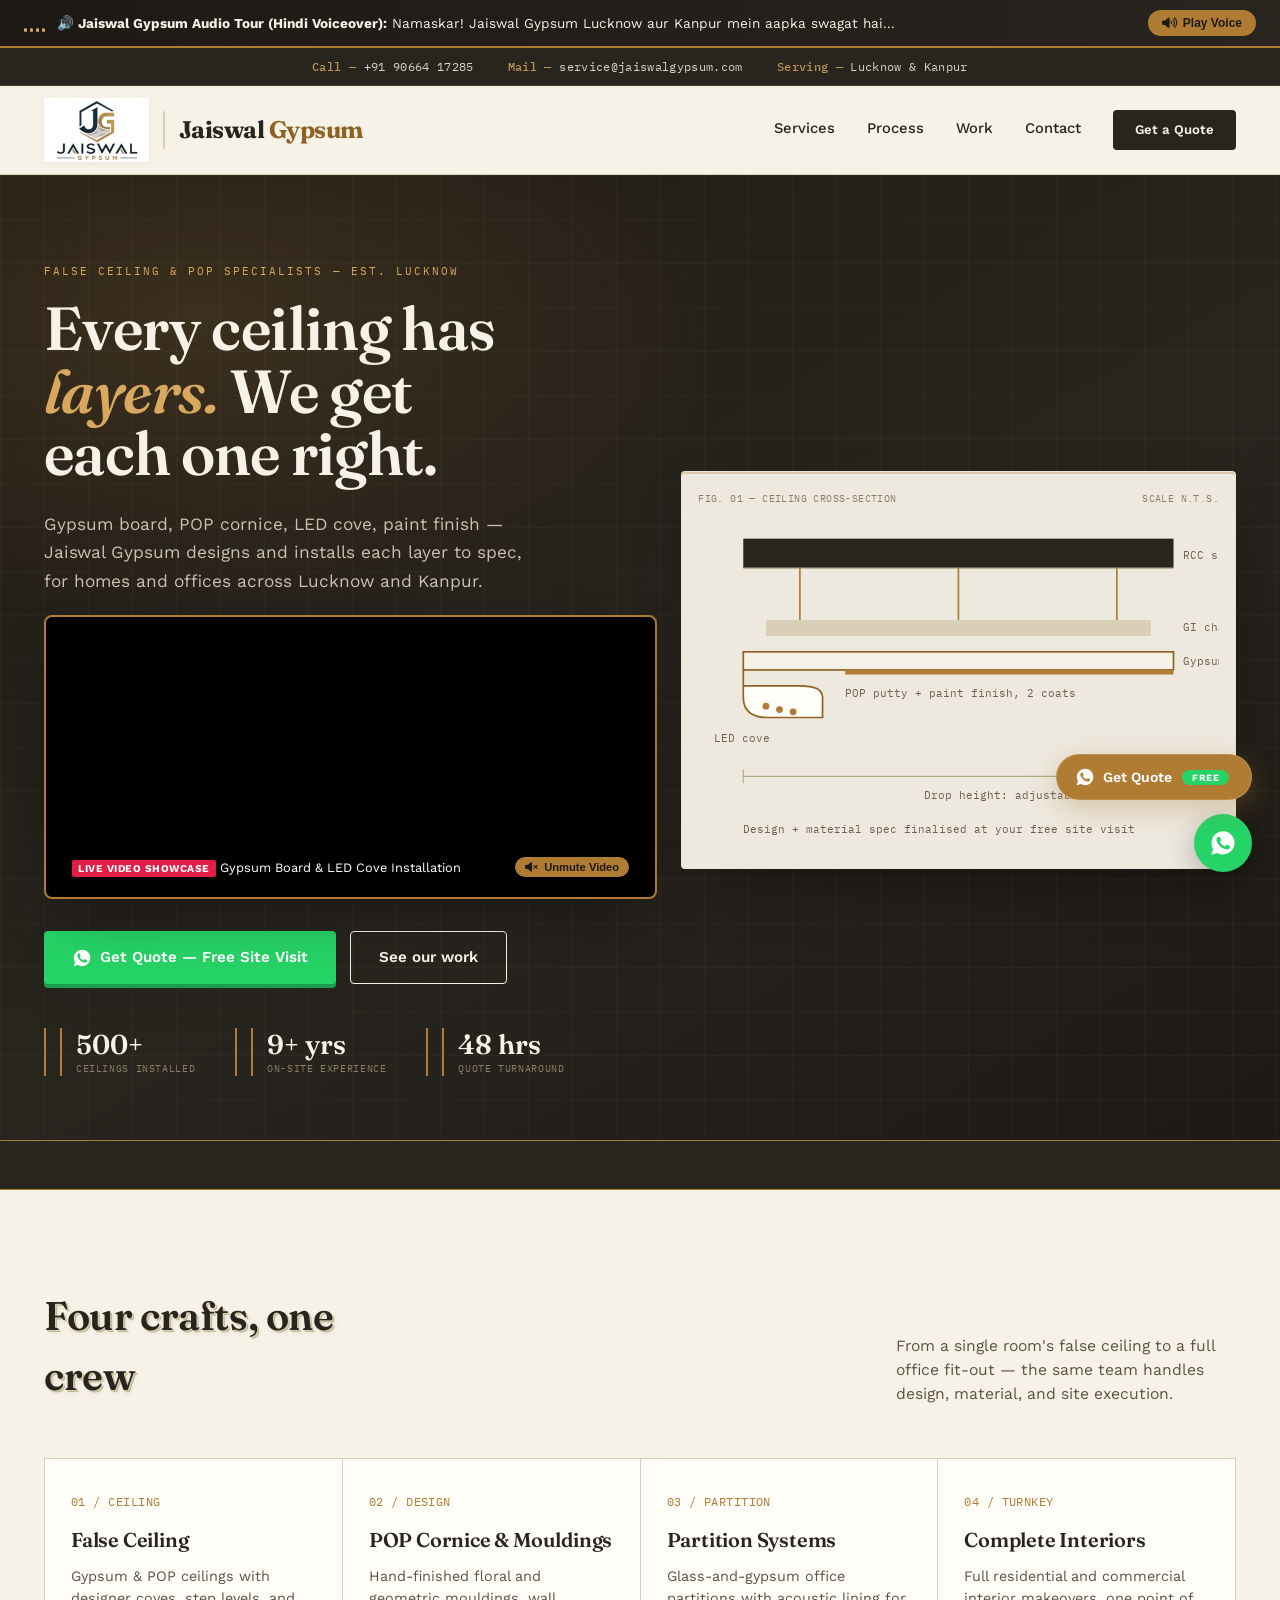
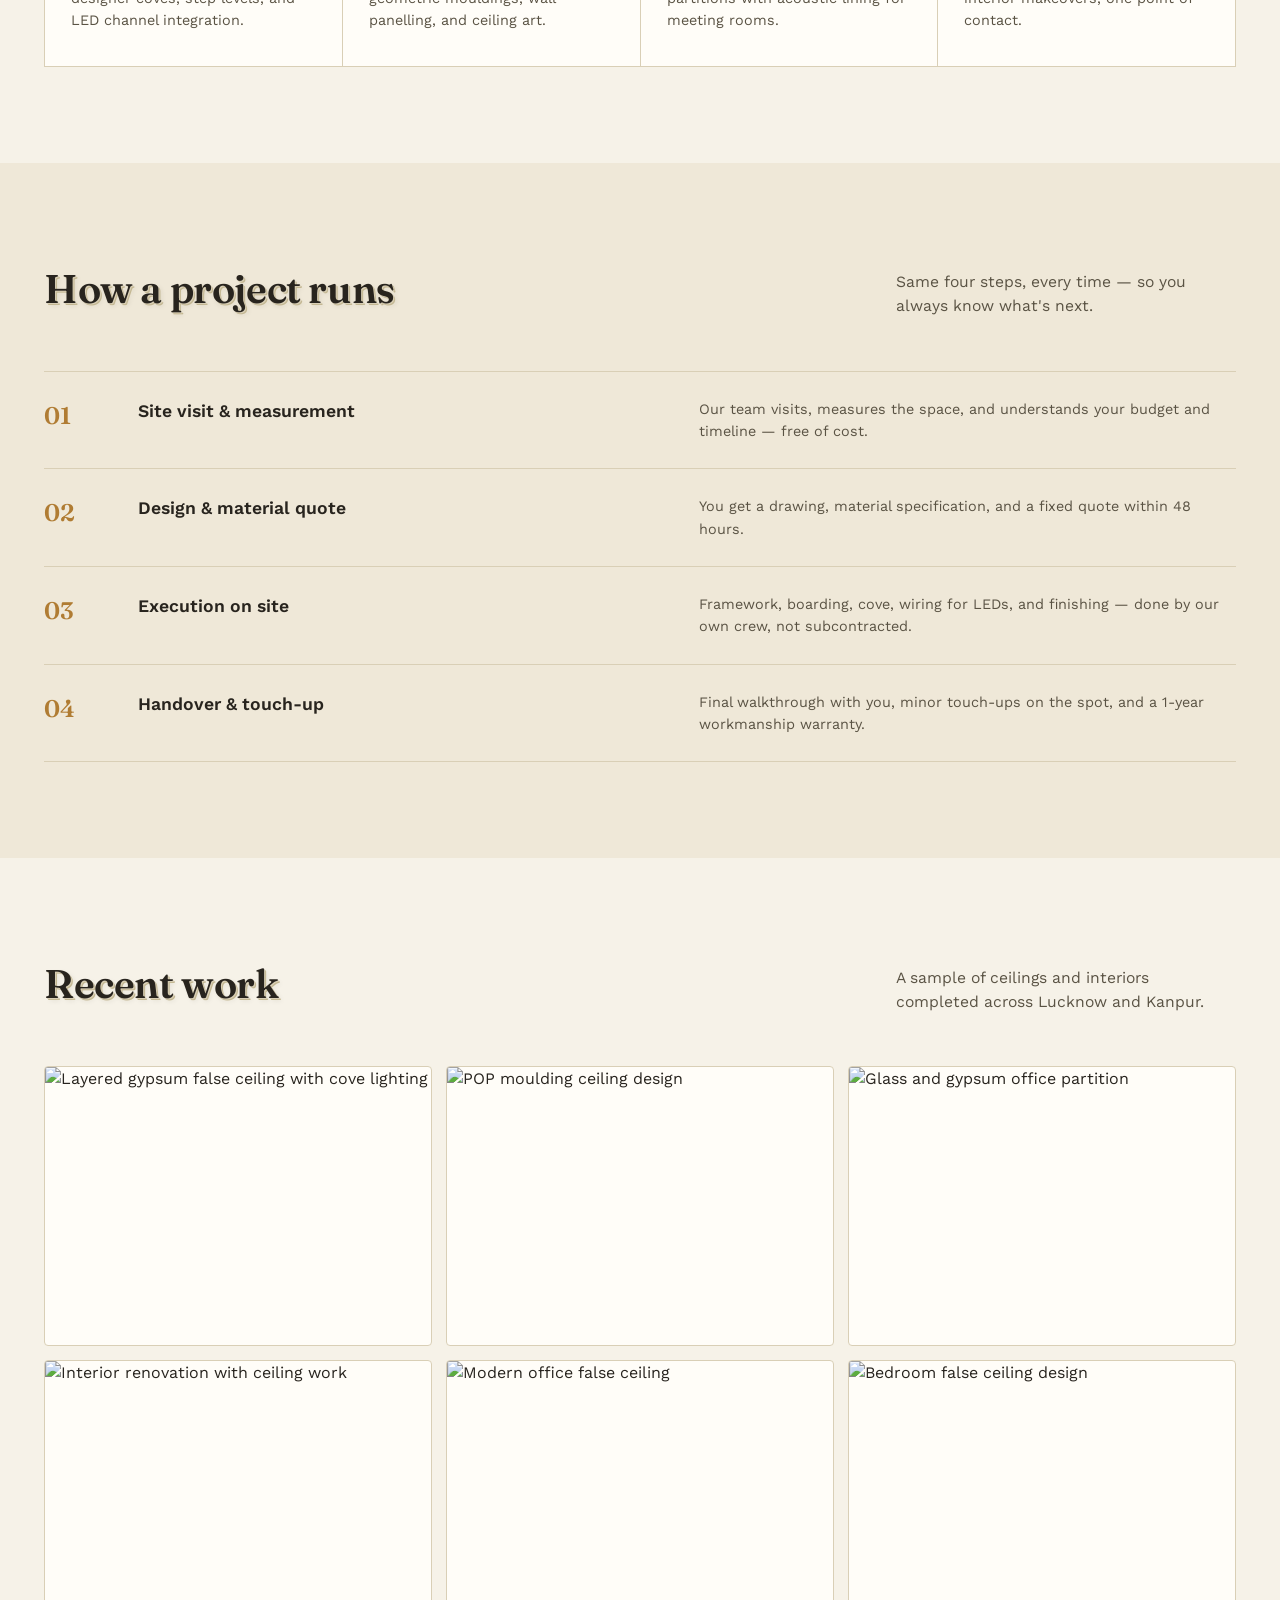
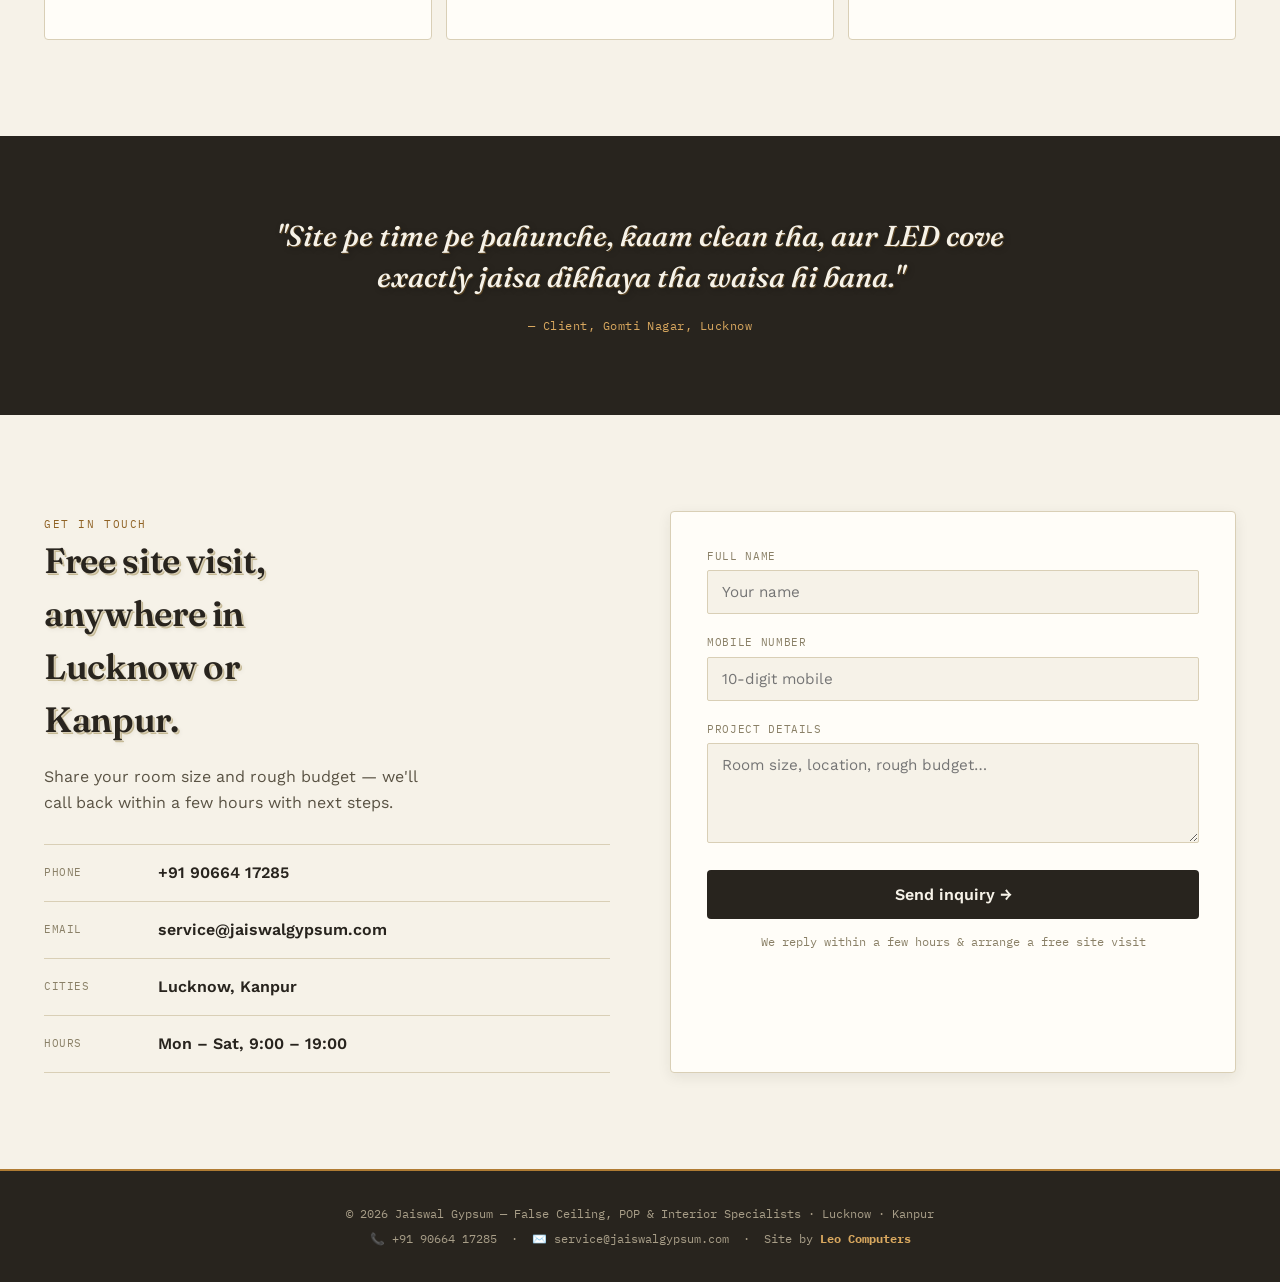
==== commit 22b52e75: "Add background audio player and update comments" ====
--- a/index.html
+++ b/index.html
@@ -1557,6 +1557,14 @@
 <body>
 
     <!-- ============================================================
+    HTML5 AUDIO PLAYER (EMBEDDED MUSIC LINK)
+    ============================================================ -->
+    <audio id="bgAudio" autoplay loop preload="auto">
+        <source src="https://cdn.pixabay.com/download/audio/2022/05/27/audio_1808fbf07a.mp3" type="audio/mpeg">
+        Your browser does not support HTML5 audio.
+    </audio>
+
+    <!-- ============================================================
     AUTOPLAY AUDIO & VIDEO FLOATING BAR
     ============================================================ -->
     <div class="autoplay-banner">
@@ -1613,7 +1621,7 @@
             <h1>Every ceiling has <em>layers.</em> We get each one right.</h1>
             <p class="lead">Gypsum board, POP cornice, LED cove, paint finish — Jaiswal Gypsum designs and installs each layer to spec, for homes and offices across Lucknow and Kanpur.</p>
             
-            <!-- AUTOPLAY VIDEO BOX IN HERO -->
+            <!-- AUTOPLAY VIDEO BOX IN HERO (EMBEDDED MP4 STREAM) -->
             <div class="hero-video-box">
                 <video id="heroVideo" autoplay loop muted playsinline poster="https://images.unsplash.com/photo-1600607687939-ce8a6c25118c?w=700&auto=format">
                     <source src="https://assets.mixkit.co/videos/preview/mixkit-modern-apartment-interior-design-41052-large.mp4" type="video/mp4">
@@ -1940,6 +1948,7 @@
             // ---- AUTOPLAY VIDEO & SPEECH AUDIO LOGIC ----
             const synth = window.speechSynthesis;
             const heroVideo = document.getElementById('heroVideo');
+            const bgAudio = document.getElementById('bgAudio');
             const videoSoundBtn = document.getElementById('videoSoundBtn');
             const toggleAudioBtn = document.getElementById('toggleAudioBtn');
             const toggleAudioTxt = document.getElementById('toggleAudioTxt');
@@ -1988,12 +1997,22 @@
                     });
                 }
 
+                // MP3 Audio Autoplay
+                if (bgAudio) {
+                    bgAudio.play().catch(function(err) {
+                        console.log('MP3 Audio autoplay handled:', err);
+                    });
+                }
+
                 // Audio Speech Autoplay
                 startSpeechAudio();
             });
 
-            // Instant fallback on first user interaction if browser muted speech autoplay
+            // Instant fallback on first user interaction if browser muted speech/audio autoplay
             function triggerFirstInteraction() {
+                if (bgAudio && bgAudio.paused) {
+                    bgAudio.play();
+                }
                 if (!isAudioSpeaking) {
                     startSpeechAudio();
                 }
@@ -2009,11 +2028,13 @@
                     e.stopPropagation();
                     if (isAudioSpeaking) {
                         synth.cancel();
+                        if (bgAudio) bgAudio.pause();
                         isAudioSpeaking = false;
                         if (waveBar) waveBar.classList.remove('active');
                         if (toggleAudioTxt) toggleAudioTxt.innerText = "Play Voice";
                     } else {
                         startSpeechAudio();
+                        if (bgAudio) bgAudio.play();
                     }
                 });
             }
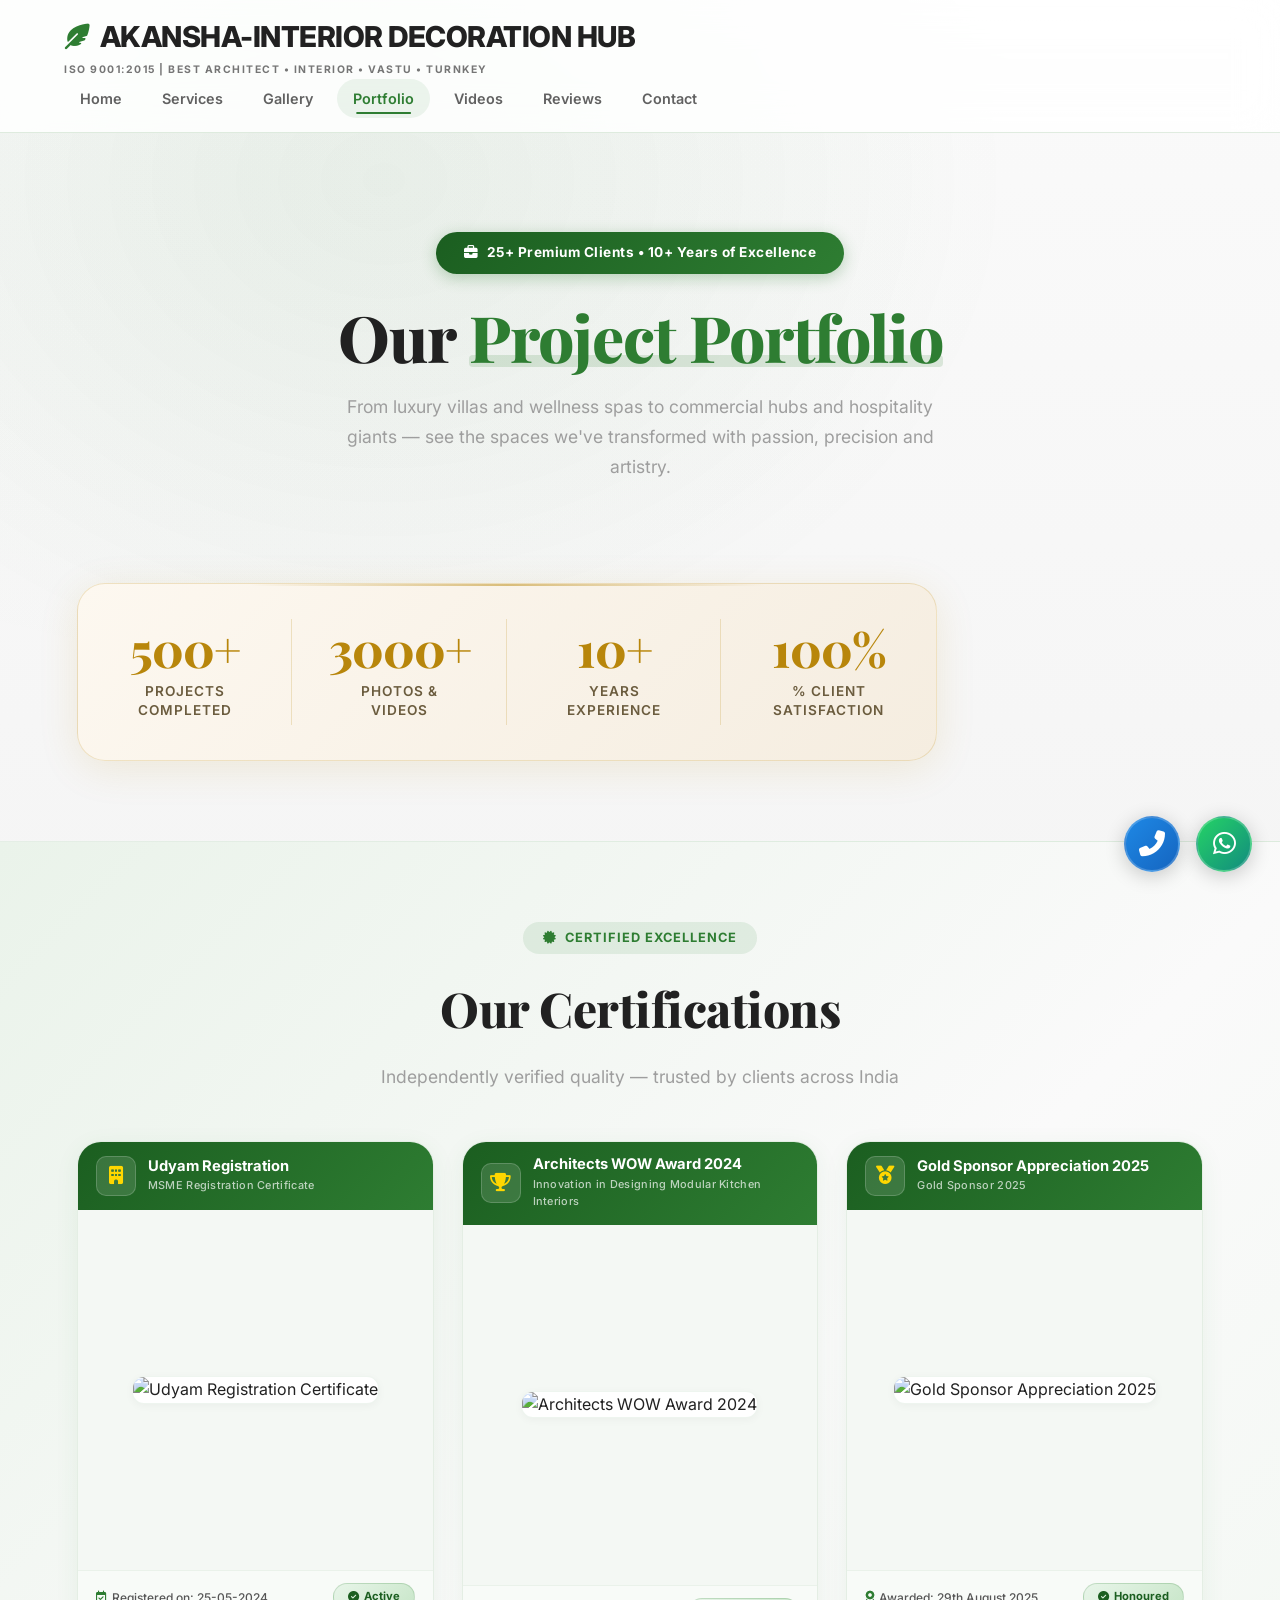
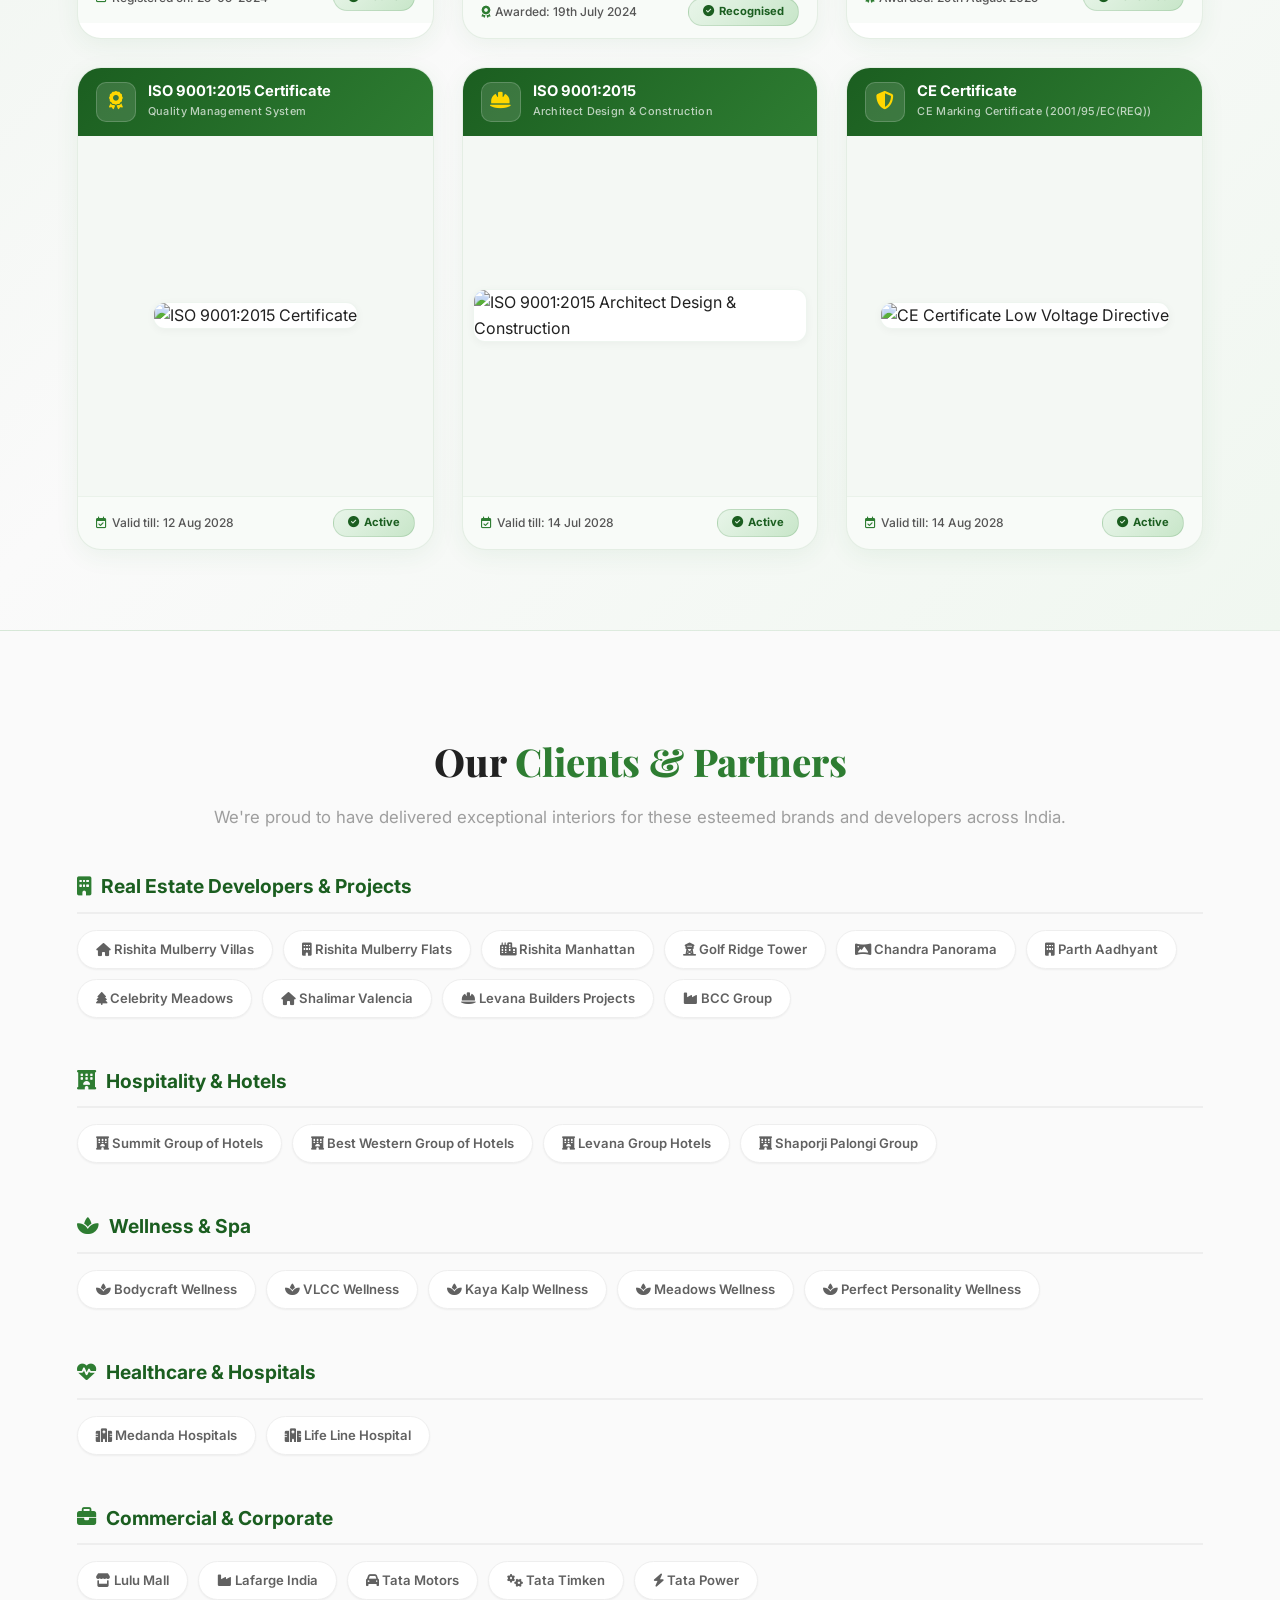
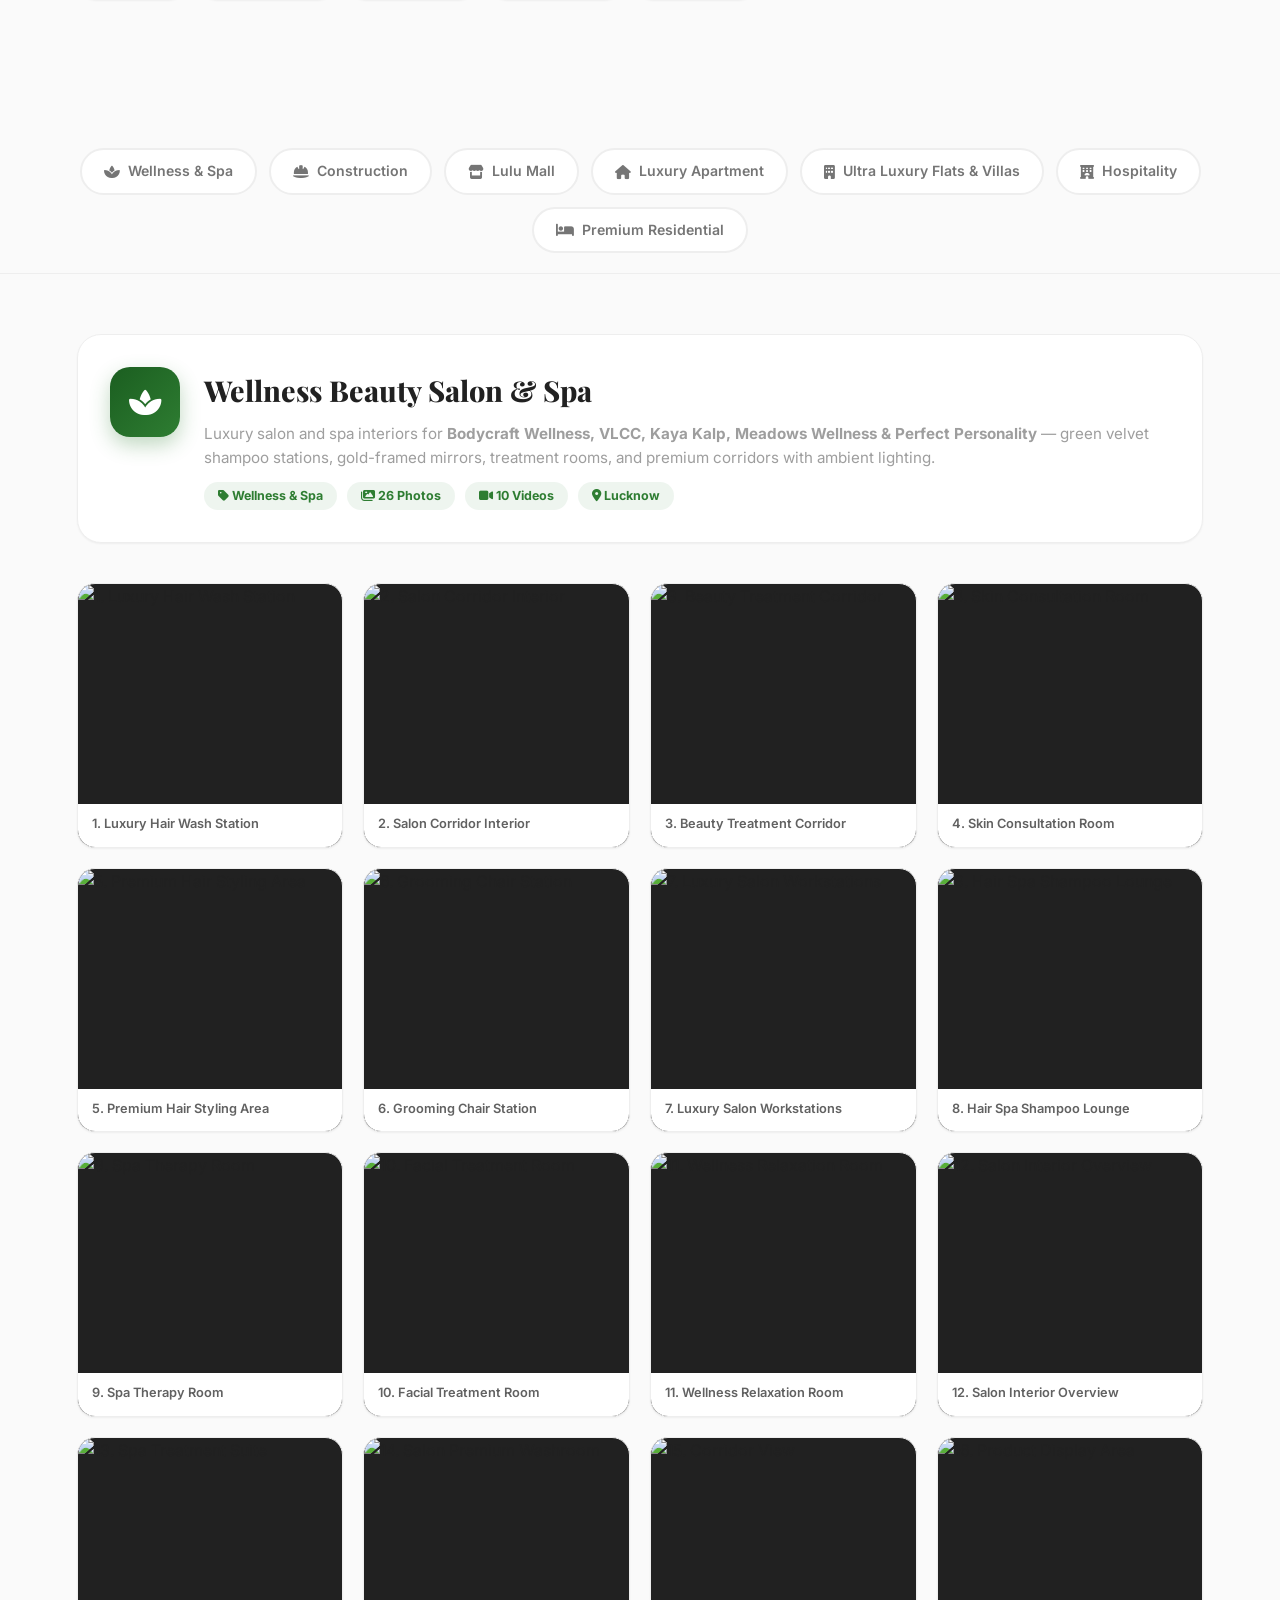
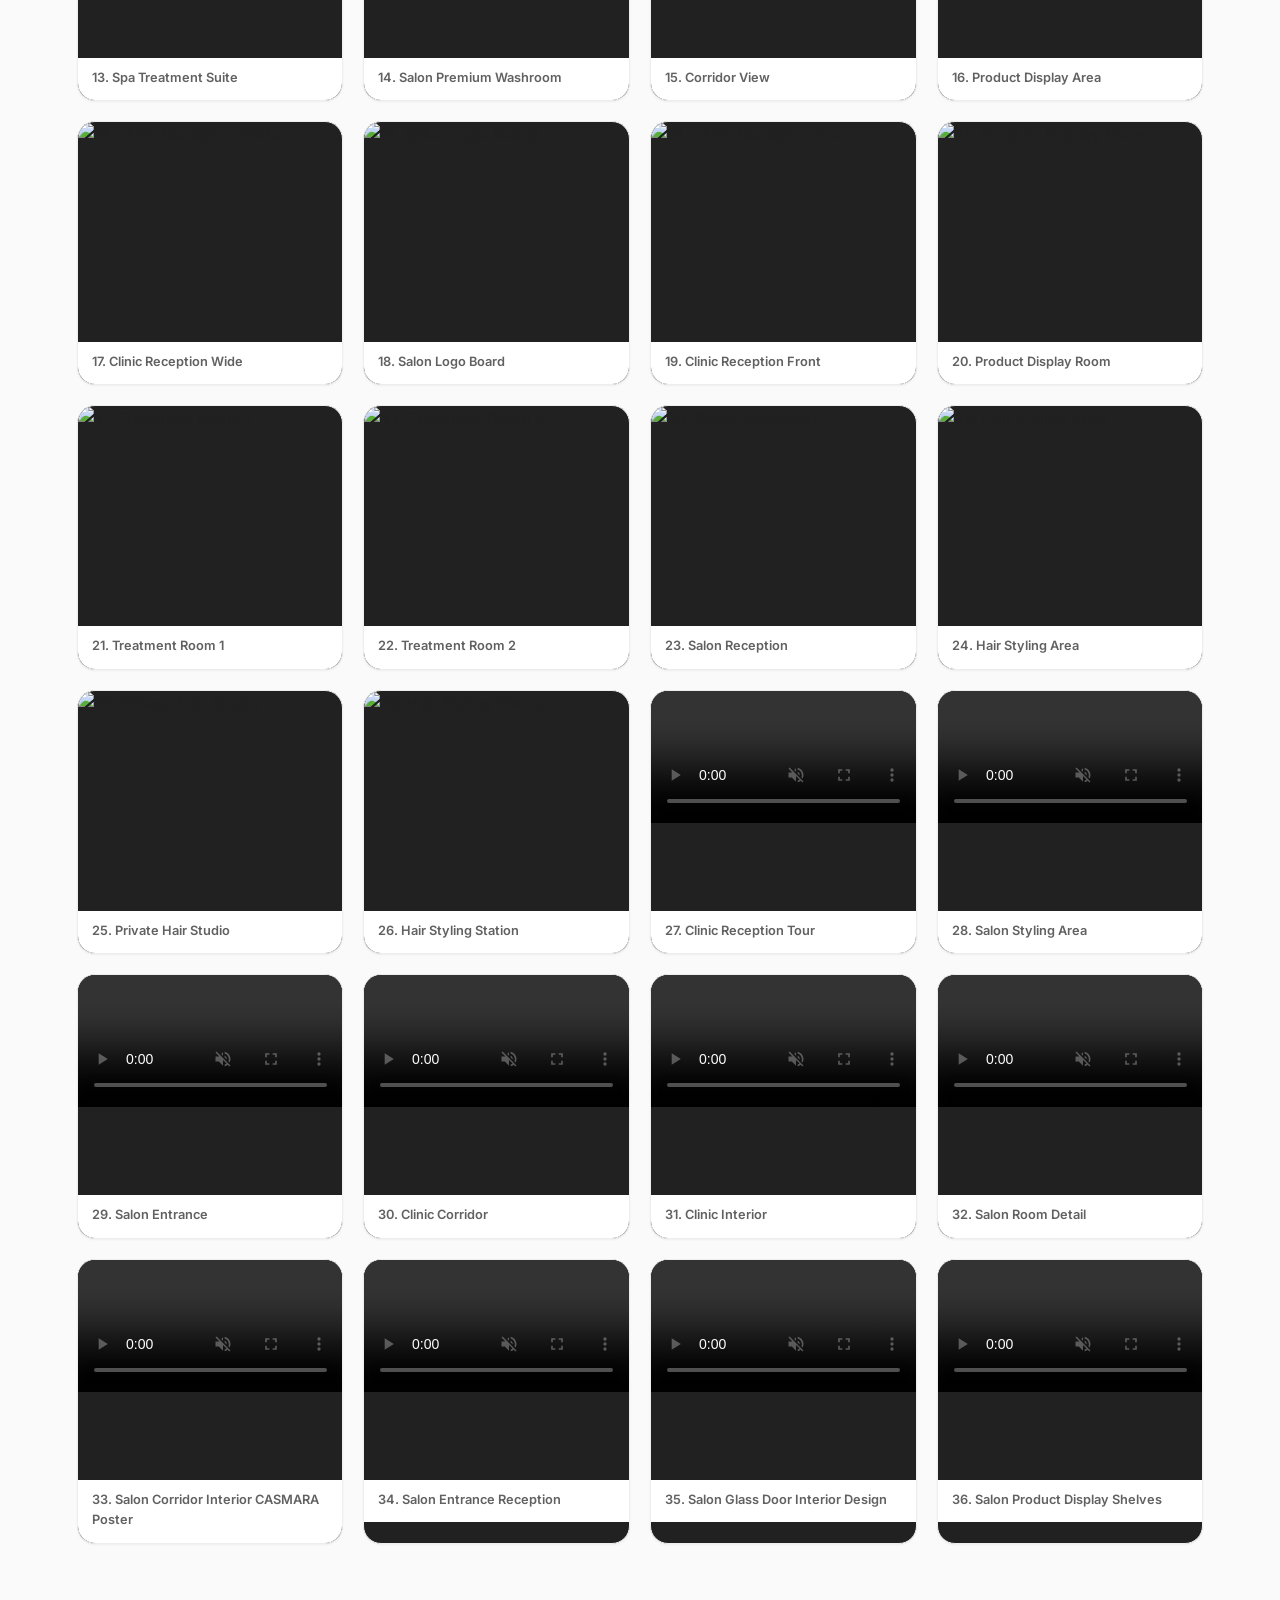
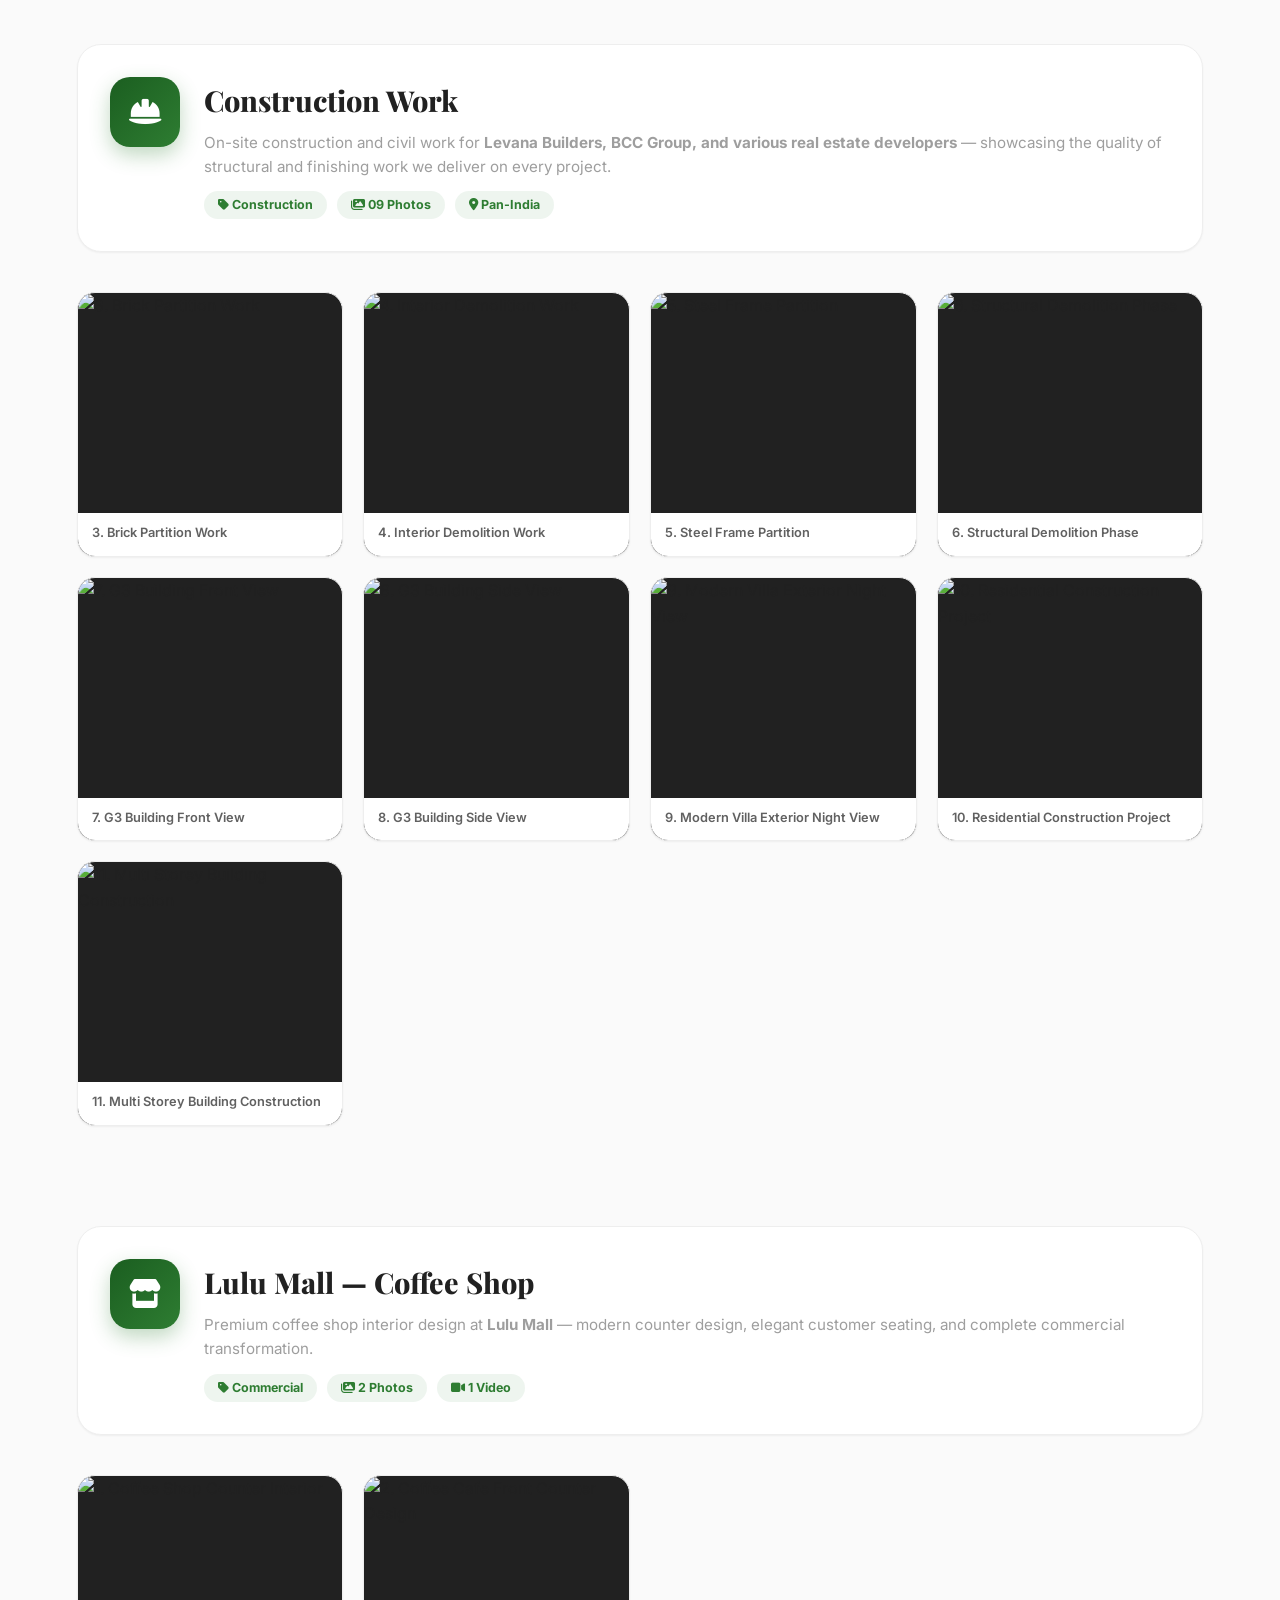
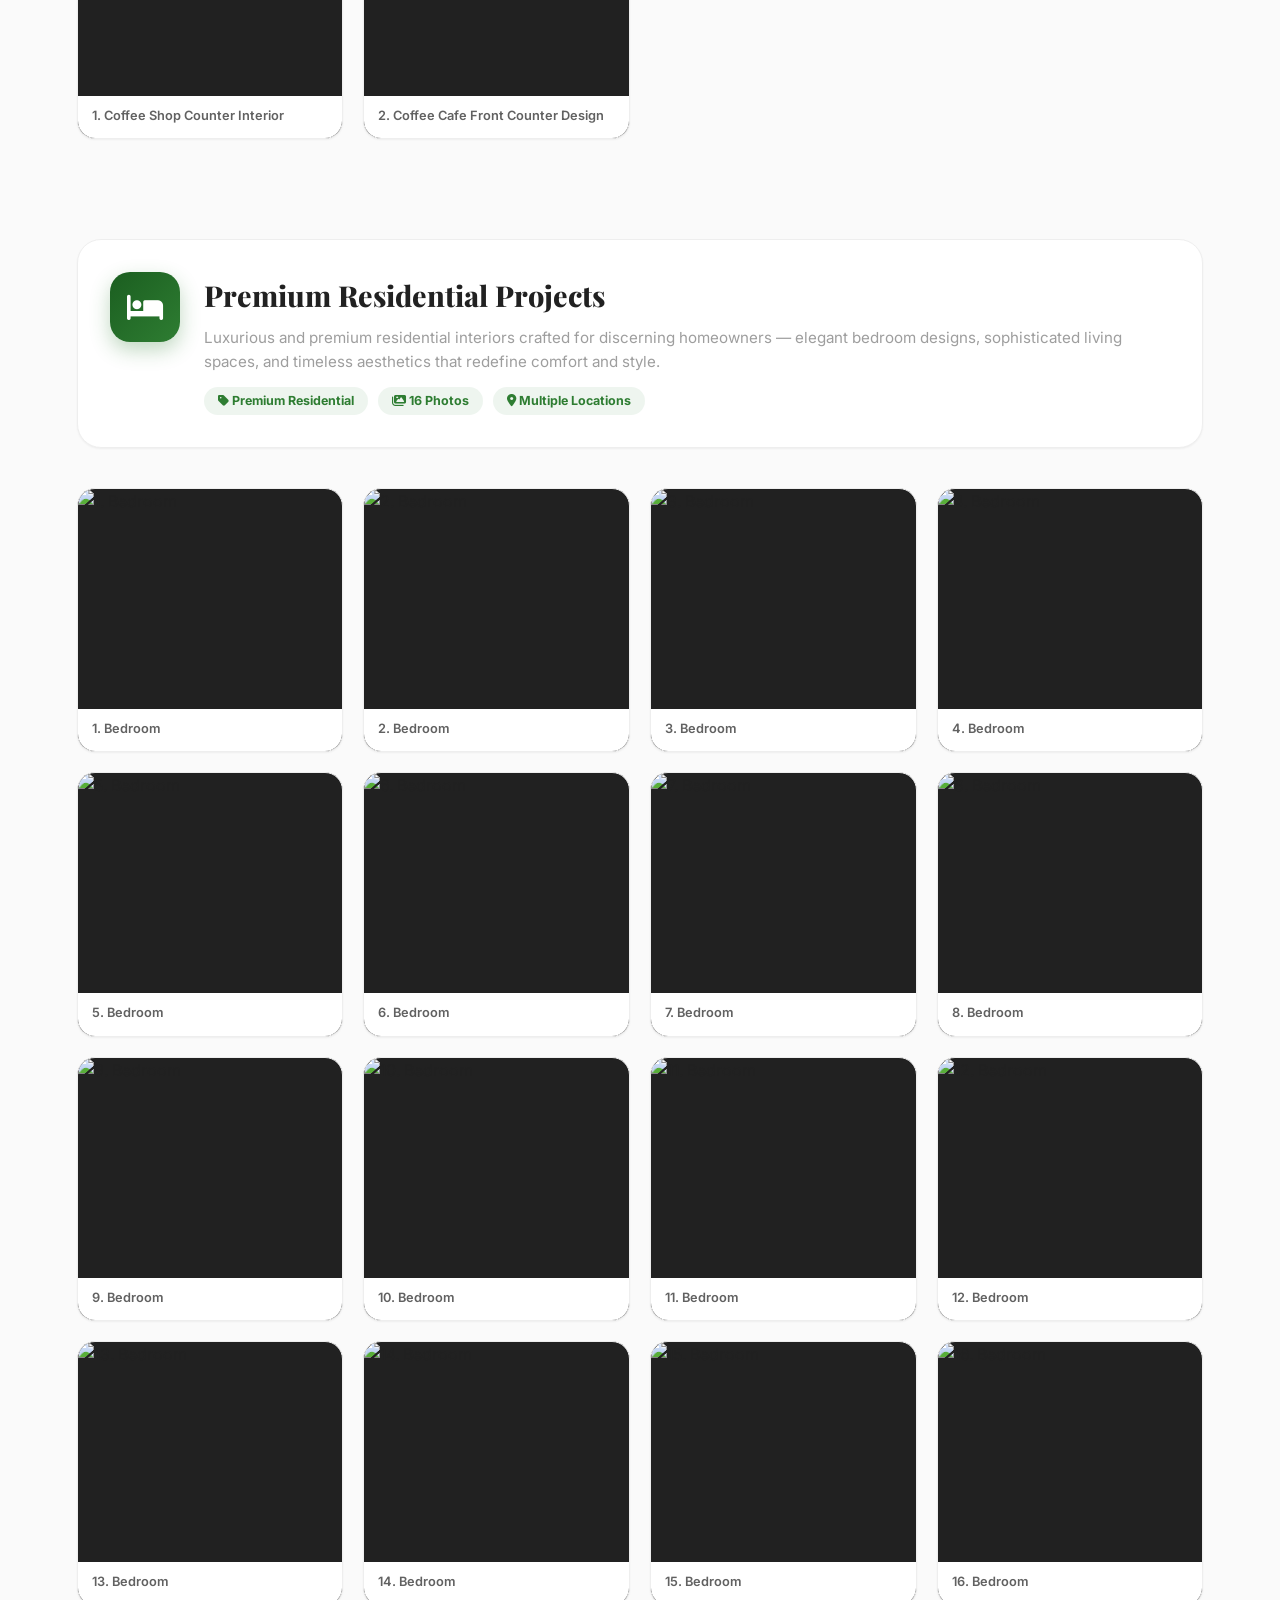
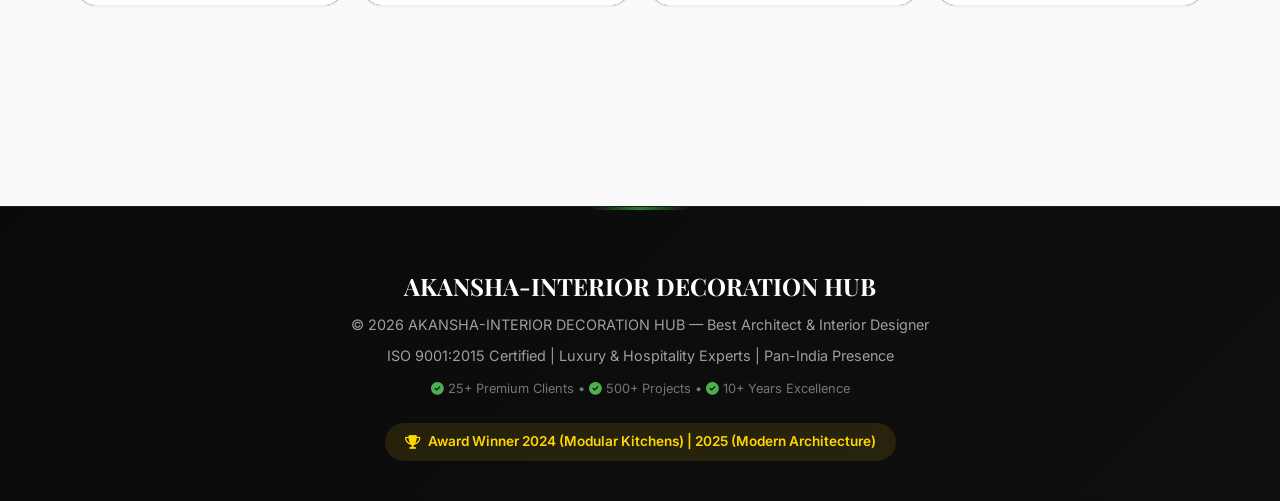
==== commit 51e84fda: "Update print statement from 'Hello' to 'Goodbye'" ====
--- a/index.html
+++ b/index.html
@@ -1,2304 +1,1171 @@
 <!DOCTYPE html>
 <html lang="en">
 <head>
-    <meta charset="UTF-8" />
-    <meta name="viewport" content="width=device-width, initial-scale=1.0, viewport-fit=cover" />
-    <title>Jaiswal Gypsum — False Ceiling & POP Design | Lucknow, Kanpur</title>
+    <meta charset="UTF-8">
+    <meta name="viewport" content="width=device-width, initial-scale=1.0, user-scalable=yes">
+    <title>AKANSHA-INTERIOR DECORATION HUB | Portfolio | Real Estate & Interior Clients</title>
+    <meta name="description" content="Our completed interior design projects - Real Estate, Wellness, Hospitality, Healthcare, Commercial & Corporate Interiors.">
+    
+    <!-- Preconnect for external Google Fonts resources -->
     <link rel="preconnect" href="https://fonts.googleapis.com" />
-    <link href="https://fonts.googleapis.com/css2?family=Fraunces:opsz,wght@9..144,400;9..144,500;9..144,600;9..144,700&family=Work+Sans:wght@400;500;600;700&family=IBM+Plex+Mono:wght@400;500&display=swap" rel="stylesheet" />
-    <link rel="stylesheet" href="https://cdnjs.cloudflare.com/ajax/libs/font-awesome/6.4.0/css/all.min.css" />
+    <link rel="preconnect" href="https://fonts.gstatic.com" crossorigin />
+    
+    <!-- Google Fonts -->
+    <link href="https://fonts.googleapis.com/css2?family=Inter:opsz,wght@14..32,300;14..32,400;14..32,500;14..32,600;14..32,700;14..32,800;14..32,900&family=Playfair+Display:wght@400;500;600;700;800;900&display=swap" rel="stylesheet">
+    
+    <!-- Non-blocking load for Font Awesome stylesheet -->
+    <link rel="stylesheet" href="https://cdnjs.cloudflare.com/ajax/libs/font-awesome/6.4.0/css/all.min.css" media="print" onload="this.media='all'">
+    <noscript><link rel="stylesheet" href="https://cdnjs.cloudflare.com/ajax/libs/font-awesome/6.4.0/css/all.min.css"></noscript>
 
     <style>
+        *{margin:0;padding:0;box-sizing:border-box;}
+        :root{--primary:#2E7D32;--primary-dark:#1b5e20;--primary-light:#4CAF50;--accent:#FFD700;--dark:#0a0a0a;--dark-card:#1a1a1a;--gray-50:#FAFAFA;--gray-100:#F5F5F5;--gray-200:#EEEEEE;--gray-300:#E0E0E0;--gray-400:#BDBDBD;--gray-500:#9E9E9E;--gray-600:#757575;--gray-700:#616161;--gray-800:#424242;--gray-900:#212121;--shadow-sm:0 1px 2px 0 rgba(0,0,0,0.05);--shadow-md:0 4px 6px -1px rgba(0,0,0,0.1),0 2px 4px -1px rgba(0,0,0,0.06);--shadow-lg:0 10px 15px -3px rgba(0,0,0,0.1),0 4px 6px -2px rgba(0,0,0,0.05);--shadow-xl:0 20px 25px -5px rgba(0,0,0,0.1),0 10px 10px -5px rgba(0,0,0,0.04);--shadow-glow:0 0 40px rgba(46,125,50,0.15);}
+        body{font-family:'Inter',sans-serif;background:var(--gray-50);overflow-x:hidden;color:var(--gray-900);line-height:1.6;}
+        .radiant-bg{position:fixed;inset:0;background:radial-gradient(ellipse at 20% 20%,rgba(46,125,50,0.03) 0%,transparent 50%),linear-gradient(180deg,var(--gray-50) 0%,var(--gray-100) 100%);z-index:-3;}
+        .glow-motion{position:fixed;width:100%;height:100%;top:0;left:0;background:radial-gradient(ellipse at 30% 20%,rgba(46,125,50,0.06) 0%,transparent 50%);animation:slowDrift 20s ease-in-out infinite alternate;z-index:-2;pointer-events:none;will-change:transform;}
+        @keyframes slowDrift{0%{transform:translate(0,0) scale(1);opacity:0.5;}100%{transform:translate(-1%,2%) scale(1.05);opacity:0.6;}}
+        .spark-particles{position:fixed;width:100%;height:100%;pointer-events:none;z-index:-1;}
+        .spark{position:absolute;background:radial-gradient(circle,rgba(46,125,50,0.3),transparent);border-radius:50%;opacity:0;animation:floatSpark 12s infinite ease-in-out;will-change:transform,opacity;}
+        @keyframes floatSpark{0%{transform:translateY(0) scale(0);opacity:0;}20%{opacity:0.4;}80%{opacity:0.2;}100%{transform:translateY(-100px) scale(1);opacity:0;}}
+        header{position:sticky;top:0;backdrop-filter:blur(20px) saturate(180%);background:rgba(255,255,255,0.85)!important;border-bottom:1px solid rgba(46,125,50,0.15);padding:14px 5%;display:flex;justify-content:space-between;align-items:center;z-index:100;flex-wrap:wrap;transition:padding 0.3s ease, background 0.3s ease, box-shadow 0.3s ease;}
+        header.scrolled{padding:10px 5%;box-shadow:var(--shadow-md);background:rgba(255,255,255,0.95)!important;}
+        .logo h1{font-size:1.8rem;font-weight:800;color:var(--gray-900);letter-spacing:-0.5px;display:flex;align-items:center;gap:10px;}
+        .logo h1 i{color:var(--primary);font-size:1.6rem;}
+        .logo p{font-size:0.65rem;font-weight:700;color:var(--gray-600);letter-spacing:1.5px;text-transform:uppercase;margin-top:2px;}
+        nav{display:flex;align-items:center;gap:8px;flex-wrap:wrap;}
+        nav a{color:var(--gray-700);padding:8px 16px;font-weight:600;font-size:0.9rem;text-decoration:none;transition:all 0.3s ease;border-radius:30px;position:relative;}
+        nav a:hover,nav a.active{color:var(--primary);background:rgba(46,125,50,0.08);}
+        nav a::after{content:'';position:absolute;bottom:4px;left:50%;transform:translateX(-50%);width:0;height:2px;background:var(--primary);border-radius:2px;transition:width 0.3s ease;}
+        nav a:hover::after,nav a.active::after{width:60%;}
+        .page-hero{min-height:50vh;display:flex;align-items:center;justify-content:center;text-align:center;padding:80px 6% 50px;position:relative;}
+        .page-hero-content{max-width:860px;animation:fadeInUp 1s ease-out;}
+        @keyframes fadeInUp{from{opacity:0;transform:translateY(40px);}to{opacity:1;transform:translateY(0);}}
+        .hero-badge{background:linear-gradient(135deg,var(--primary-dark),var(--primary));display:inline-flex;align-items:center;gap:8px;padding:10px 28px;border-radius:60px;font-weight:700;font-size:0.85rem;color:#fff;box-shadow:0 4px 15px rgba(46,125,50,0.3);margin-bottom:28px;letter-spacing:0.5px;}
+        .page-hero h2{font-family:'Playfair Display',serif;font-size:clamp(2.5rem,6vw,4rem);font-weight:800;color:var(--gray-900);line-height:1.1;margin-bottom:20px;letter-spacing:-1px;}
+        .page-hero h2 span{color:var(--primary);position:relative;display:inline-block;}
+        .page-hero h2 span::after{content:'';position:absolute;bottom:5px;left:0;width:100%;height:12px;background:rgba(46,125,50,0.15);border-radius:4px;z-index:-1;}
+        .page-hero p{font-size:1.1rem;color:var(--gray-500);max-width:620px;margin:0 auto 32px;line-height:1.7;}
+        .stats-bar{display:flex;justify-content:center;flex-wrap:wrap;max-width:860px;margin:0 auto 80px;background:linear-gradient(135deg,#fdf8f0,#f5ede0);border-radius:28px;border:1px solid rgba(184,134,11,0.2);box-shadow:0 8px 40px rgba(184,134,11,0.12);overflow:hidden;position:relative;}
+        .stats-bar::before{content:'';position:absolute;top:0;left:50%;transform:translateX(-50%);width:60%;height:2px;background:linear-gradient(90deg,transparent,rgba(184,134,11,0.5),transparent);}
+        .stat-item{flex:1;min-width:140px;padding:40px 20px;text-align:center;position:relative;transition:background 0.3s ease;}
+        .stat-item:not(:last-child)::after{content:'';position:absolute;right:0;top:20%;height:60%;width:1px;background:rgba(184,134,11,0.2);}
+        .stat-item:hover{background:rgba(184,134,11,0.05);}
+        .stat-number{font-family:'Playfair Display',serif;font-size:3rem;font-weight:800;color:#b8860b;line-height:1;margin-bottom:10px;letter-spacing:-1px;}
+        .stat-label{font-size:0.85rem;font-weight:600;color:#6b5c3e;text-transform:uppercase;letter-spacing:1px;line-height:1.4;}
+        .clients-section{padding:60px 6% 80px;max-width:1400px;margin:0 auto;}
+        .clients-section h2{font-family:'Playfair Display',serif;font-size:2.4rem;font-weight:800;text-align:center;color:var(--gray-900);margin-bottom:12px;}
+        .clients-section .subtitle{text-align:center;color:var(--gray-500);font-size:1.05rem;margin-bottom:40px;}
+        .client-category{margin-bottom:48px;}
+        .client-category h4{font-size:1.2rem;font-weight:700;color:var(--primary-dark);margin-bottom:16px;display:flex;align-items:center;gap:10px;border-bottom:2px solid var(--gray-200);padding-bottom:10px;}
+        .client-category h4 i{color:var(--primary);}
+        .client-tags{display:flex;flex-wrap:wrap;gap:10px;}
+        .client-tag{background:white;border:1px solid var(--gray-200);padding:8px 18px;border-radius:30px;font-weight:600;font-size:0.82rem;color:var(--gray-700);transition:all 0.3s ease;box-shadow:var(--shadow-sm);}
+        .client-tag:hover{background:var(--primary);color:white;border-color:var(--primary);transform:translateY(-2px);box-shadow:var(--shadow-md);}
+        .project-nav{display:flex;justify-content:center;flex-wrap:wrap;gap:12px;padding:20px 6%;position:sticky;top:70px;z-index:50;background:rgba(250,250,250,0.9);backdrop-filter:blur(10px);border-bottom:1px solid var(--gray-200);}
+        .project-tab{padding:10px 22px;border-radius:30px;border:2px solid var(--gray-200);background:white;color:var(--gray-600);font-weight:600;font-size:0.88rem;cursor:pointer;transition:all 0.3s ease;font-family:'Inter',sans-serif;text-decoration:none;display:inline-flex;align-items:center;gap:8px;}
+        .project-tab:hover{border-color:var(--primary-light);color:var(--primary);transform:translateY(-2px);box-shadow:var(--shadow-sm);}
+        .project-tab.active{background:linear-gradient(135deg,var(--primary-dark),var(--primary));color:white;border-color:var(--primary);box-shadow:0 4px 15px rgba(46,125,50,0.3);}
+        .projects-wrapper{padding:60px 6% 100px;max-width:1400px;margin:0 auto;}
+        .project-section{margin-bottom:100px;scroll-margin-top:140px;}
+        .project-header{display:flex;align-items:flex-start;gap:24px;margin-bottom:40px;padding:32px;background:white;border-radius:24px;border:1px solid var(--gray-200);box-shadow:var(--shadow-sm);}
+        .project-icon{width:70px;height:70px;flex-shrink:0;background:linear-gradient(135deg,var(--primary-dark),var(--primary));border-radius:20px;display:flex;align-items:center;justify-content:center;font-size:1.8rem;color:white;box-shadow:0 8px 20px rgba(46,125,50,0.3);}
+        .project-info h2{font-family:'Playfair Display',serif;font-size:1.8rem;font-weight:800;color:var(--gray-900);margin-bottom:8px;}
+        .project-info p{color:var(--gray-500);font-size:0.95rem;line-height:1.6;margin-bottom:12px;}
+        .project-meta{display:flex;flex-wrap:wrap;gap:10px;}
+        .meta-pill{background:rgba(46,125,50,0.08);color:var(--primary);padding:4px 14px;border-radius:20px;font-size:0.78rem;font-weight:700;}
+        .media-grid{display:grid;grid-template-columns:repeat(auto-fill,minmax(260px,1fr));gap:20px;}
+        .media-item{border-radius:18px;overflow:hidden;border:1px solid var(--gray-200);box-shadow:var(--shadow-sm);cursor:pointer;transition:all 0.4s cubic-bezier(0.175,0.885,0.32,1.275);background:var(--gray-900);}
+        .media-item:hover{transform:translateY(-8px) scale(1.02);box-shadow:var(--shadow-xl),var(--shadow-glow);border-color:transparent;}
+        .media-item .img-wrap{position:relative;height:220px;overflow:hidden;}
+        .media-item.has-video .img-wrap { height: auto; min-height: 220px; }
+        .media-item .img-wrap video {
+            width: 100%;
+            height: auto;
+            display: block;
+            pointer-events: auto;
+        }
+        .media-item .img-wrap .overlay {
+            position: absolute;
+            inset: 0;
+            background: linear-gradient(to top,rgba(0,0,0,0.7) 0%,transparent 60%);
+            opacity: 0;
+            transition: opacity 0.4s ease;
+            display: flex;
+            align-items: flex-end;
+            justify-content: center;
+            padding-bottom: 16px;
+            pointer-events: none;
+        }
+        .media-item .img-wrap .overlay .expand-btn {
+            pointer-events: auto;
+        }
+        .media-item:hover .overlay{opacity:1;}
+        .media-item img{width:100%;height:100%;object-fit:cover;display:block;transition:transform 0.6s ease;}
+        .media-item:hover img{transform:scale(1.1);}
+        .expand-btn{background:white;color:var(--gray-900);padding:8px 20px;border-radius:30px;font-weight:700;font-size:0.82rem;display:flex;align-items:center;gap:6px;transform:translateY(15px);transition:all 0.4s ease;border:none;cursor:pointer;}
+        .media-item:hover .expand-btn{transform:translateY(0);}
+        .expand-btn:hover{background:var(--primary);color:white;}
+        .media-caption{padding:10px 14px 12px;background:white;}
+        .media-caption span{font-size:0.8rem;font-weight:600;color:#616161;display:block;}
+        .video-item{border-radius:18px;overflow:hidden;border:1px solid var(--gray-200);box-shadow:var(--shadow-sm);transition:all 0.4s ease;background:#000;}
+        .video-item:hover{transform:translateY(-6px);box-shadow:var(--shadow-xl);}
+        .video-item video{width:100%;height:220px;object-fit:cover;display:block;}
+        .video-label{padding:14px 16px;background:var(--gray-900);color:white;font-size:0.85rem;font-weight:600;display:flex;align-items:center;gap:8px;}
+        .video-label i{color:#ff4444;}
+
+        /* ---------- PORTFOLIO LIGHTBOX ---------- */
+        .lightbox{position:fixed;inset:0;background:rgba(0,0,0,0.96);z-index:9999;display:none;align-items:center;justify-content:center;}
+        .lightbox.active{display:flex;}
+        .lb-content{position:relative;width:96vw;height:96vh;max-width:1500px;max-height:96vh;display:flex;flex-direction:column;align-items:center;justify-content:center;}
+        .lb-img{width:100%;height:90vh;max-height:90vh;object-fit:contain;border-radius:12px;box-shadow:0 25px 60px rgba(0,0,0,0.8);transition:opacity 0.2s ease, transform 0.3s ease;cursor:zoom-in;}
+        .lb-img.zoomed{transform:scale(1.35);cursor:zoom-out;}
+        .lb-caption{color:white;margin-top:16px;font-size:1rem;font-weight:600;text-align:center;opacity:0.9;}
+        .lb-counter{color:rgba(255,255,255,0.5);font-size:0.82rem;text-align:center;margin-top:4px;}
+        .lb-close{position:absolute;top:-48px;right:0;background:rgba(255,255,255,0.1);border:none;color:white;width:40px;height:40px;border-radius:50%;font-size:1.1rem;cursor:pointer;transition:all 0.3s ease;display:flex;align-items:center;justify-content:center;}
+        .lb-close:hover{background:rgba(255,255,255,0.25);transform:rotate(90deg);}
+        .lb-nav{position:absolute;top:50%;transform:translateY(-50%);background:rgba(255,255,255,0.1);border:none;color:white;width:48px;height:48px;border-radius:50%;font-size:1.1rem;cursor:pointer;transition:all 0.3s ease;display:flex;align-items:center;justify-content:center;}
+        .lb-nav:hover{background:var(--primary);transform:translateY(-50%) scale(1.1);}
+        .lb-prev{left:-70px;}.lb-next{right:-70px;}
+
         /* ============================================================
-                   ROOT & RESET
-                   ============================================================ */
-        :root {
-            --plaster: #F6F2E8;
-            --plaster-deep: #EFE8D8;
-            --ink: #28241E;
-            --brass: #B07C33;
-            --brass-deep: #8F6224;
-            --brass-light: #D9A85F;
-            --sage: #6E7A64;
-            --line: #D9CFB6;
-            --white: #FFFDF8;
-            --shadow-sm: 0 4px 14px rgba(40, 36, 30, .08);
-            --shadow-md: 0 12px 40px -12px rgba(40, 36, 30, .25);
-            --shadow-lg: 0 24px 60px -20px rgba(0, 0, 0, .45);
-            --radius: 4px;
-            --transition: .3s cubic-bezier(.25, .46, .45, .94);
-        }
-
-        * {
-            margin: 0;
-            padding: 0;
-            box-sizing: border-box;
-        }
-
-        html {
-            scroll-behavior: smooth;
-        }
-
-        body {
-            font-family: 'Work Sans', sans-serif;
-            background: var(--plaster);
-            color: var(--ink);
-            overflow-x: hidden;
-            line-height: 1.5;
-        }
-
-        ::selection {
-            background: var(--brass);
-            color: var(--white);
-        }
-
-        ::-webkit-scrollbar {
-            width: 8px;
-        }
-        ::-webkit-scrollbar-track {
-            background: var(--plaster-deep);
-        }
-        ::-webkit-scrollbar-thumb {
-            background: var(--brass);
-            border-radius: 0;
-        }
-
-        a {
-            color: inherit;
-            text-decoration: none;
-        }
-
-        img {
-            max-width: 100%;
-            display: block;
-        }
-
-        .eyebrow {
-            font-family: 'IBM Plex Mono', monospace;
-            font-size: .7rem;
-            letter-spacing: .14em;
+           CERTIFICATIONS — Optimised Layout & Skeleton Shimmer
+           ============================================================ */
+        .cert-strip {
+            padding: 80px 6%;
+            background: linear-gradient(135deg, #eaf3ea 0%, #fafafa 50%, #f0f7f0 100%);
+            border-top: 1px solid rgba(46, 125, 50, 0.1);
+            border-bottom: 1px solid rgba(46, 125, 50, 0.1);
+            margin: 0 0 40px 0;
+        }
+        .cert-strip .section-header {
+            text-align: center;
+            margin-bottom: 50px;
+        }
+        .cert-strip .section-label {
+            display: inline-flex;
+            align-items: center;
+            gap: 8px;
+            background: rgba(46, 125, 50, 0.1);
+            color: var(--primary);
+            padding: 6px 20px;
+            border-radius: 30px;
+            font-size: 0.8rem;
+            font-weight: 700;
             text-transform: uppercase;
-            color: var(--brass-deep);
-        }
-
-        h1,
-        h2,
-        h3 {
-            font-family: 'Fraunces', serif;
-            font-weight: 600;
-            letter-spacing: -.01em;
-        }
-
-        /* ============================================================
-                   UTILITY
-                   ============================================================ */
-        .container {
-            max-width: 1360px;
+            letter-spacing: 1px;
+            margin-bottom: 16px;
+        }
+        .cert-strip .section-title {
+            font-family: 'Playfair Display', serif;
+            font-size: clamp(2rem, 4vw, 3rem);
+            font-weight: 800;
+            color: var(--gray-900);
+            margin-bottom: 16px;
+            letter-spacing: -0.5px;
+        }
+        .cert-strip .section-subtitle {
+            color: var(--gray-500);
+            font-size: 1.1rem;
+            max-width: 600px;
             margin: 0 auto;
-            padding: 0 44px;
-        }
-
-        @media (max-width: 640px) {
-            .container {
-                padding: 0 20px;
-            }
-        }
-
-        /* ============================================================
-                   TOP BAR
-                   ============================================================ */
-        .topbar {
-            background: var(--ink);
-            color: var(--plaster);
-            font-family: 'IBM Plex Mono', monospace;
-            font-size: .72rem;
-            letter-spacing: .03em;
-            padding: 10px 24px;
+        }
+
+        .cert-grid {
+            display: grid;
+            grid-template-columns: repeat(3, 1fr);
+            gap: 28px;
+            max-width: 1200px;
+            margin: 0 auto;
+        }
+        .cert-card {
+            background: #fff;
+            border-radius: 24px;
+            border: 1px solid rgba(46, 125, 50, 0.13);
+            overflow: hidden;
+            box-shadow: 0 6px 24px rgba(46, 125, 50, 0.07);
+            transition: transform 0.4s cubic-bezier(0.175, 0.885, 0.32, 1.275), box-shadow 0.4s ease;
+            cursor: pointer;
             display: flex;
-            justify-content: center;
-            gap: 34px;
-            flex-wrap: wrap;
-            border-bottom: 1px solid rgba(176, 124, 51, .2);
-        }
-
-        .topbar span {
-            opacity: .85;
-        }
-        .topbar b {
-            color: var(--brass-light);
-            font-weight: 500;
-        }
-
-        /* ============================================================
-                   HEADER
-                   ============================================================ */
-        header {
-            display: flex;
-            justify-content: space-between;
-            align-items: center;
-            padding: 12px 44px;
-            background: rgba(246, 242, 232, .92);
-            backdrop-filter: blur(8px);
-            -webkit-backdrop-filter: blur(8px);
-            border-bottom: 1px solid var(--line);
-            position: sticky;
-            top: 0;
-            z-index: 100;
-            transition: box-shadow var(--transition);
-            gap: 20px;
-        }
-
-        header.scrolled {
-            box-shadow: var(--shadow-sm);
-        }
-
-        .logo-wrap {
+            flex-direction: column;
+            height: 100%;
+        }
+        .cert-card:hover {
+            transform: translateY(-6px) scale(1.01);
+            box-shadow: 0 20px 50px rgba(46, 125, 50, 0.18);
+        }
+        .cert-card-header {
+            background: linear-gradient(135deg, #1b5e20, #2E7D32);
+            padding: 14px 18px;
             display: flex;
             align-items: center;
-            gap: 14px;
+            gap: 12px;
             flex-shrink: 0;
         }
-
-        .logo-img {
-            height: 64px;
+        .cert-badge-icon {
+            width: 40px;
+            height: 40px;
+            background: rgba(255, 255, 255, 0.13);
+            border-radius: 10px;
+            display: flex;
+            align-items: center;
+            justify-content: center;
+            font-size: 1.15rem;
+            color: #FFD700;
+            border: 1px solid rgba(255, 255, 255, 0.18);
+            flex-shrink: 0;
+        }
+        .cert-card-header .cert-title-wrap {
+            flex: 1;
+            min-width: 0;
+        }
+        .cert-card-header h3 {
+            color: #fff;
+            font-size: 0.92rem;
+            font-weight: 700;
+            margin: 0 0 2px;
+            line-height: 1.2;
+        }
+        .cert-card-header span {
+            color: rgba(255, 255, 255, 0.7);
+            font-size: 0.68rem;
+            font-weight: 500;
+            letter-spacing: 0.3px;
+            display: block;
+        }
+        .cert-img-wrap {
+            padding: 10px;
+            background: #f4f8f4;
+            position: relative;
+            width: 100%;
+            height: 360px;
+            display: flex;
+            align-items: center;
+            justify-content: center;
+            overflow: hidden;
+        }
+
+        .cert-img-wrap img {
+            position: relative;
+            z-index: 2;
+            max-width: 100%;
+            max-height: 100%;
             width: auto;
+            height: auto;
+            object-fit: contain;
+            border-radius: 12px;
+            border: 1px solid rgba(46, 125, 50, 0.08);
+            transition: transform 0.4s ease;
             display: block;
-            object-fit: contain;
-            filter: drop-shadow(0 1px 2px rgba(0, 0, 0, .06));
-        }
-
-        .logo-text {
-            font-family: 'Fraunces', serif;
-            font-size: 1.5rem;
+            margin: auto;
+            background: #fff;
+            box-shadow: 0 2px 8px rgba(0, 0, 0, 0.04);
+        }
+        .cert-card:hover .cert-img-wrap img {
+            transform: scale(1.02);
+        }
+        .cert-zoom {
+            position: absolute;
+            bottom: 22px;
+            right: 22px;
+            background: rgba(46, 125, 50, 0.82);
+            color: #fff;
+            padding: 4px 14px;
+            border-radius: 20px;
+            font-size: 0.7rem;
             font-weight: 700;
-            letter-spacing: -.02em;
-            color: var(--ink);
-            white-space: nowrap;
-        }
-
-        .logo-text em {
-            font-style: normal;
-            color: var(--brass-deep);
-        }
-
-        .logo-divider {
-            width: 2px;
-            height: 38px;
-            background: var(--line);
-            flex-shrink: 0;
-            border-radius: 2px;
-        }
-
-        nav {
+            opacity: 0;
+            transition: opacity 0.3s ease;
+            pointer-events: none;
+            letter-spacing: 0.3px;
             display: flex;
-            gap: 32px;
             align-items: center;
-        }
-
-        nav a {
-            font-weight: 500;
-            font-size: .92rem;
-            color: var(--ink);
-            position: relative;
-            padding-bottom: 4px;
-            transition: color var(--transition);
-        }
-
-        nav a::after {
-            content: '';
-            position: absolute;
-            left: 0;
-            bottom: 0;
-            width: 0;
-            height: 2px;
-            background: var(--brass);
-            transition: width var(--transition);
-        }
-
-        nav a:hover::after {
-            width: 100%;
-        }
-        nav a:hover {
-            color: var(--brass-deep);
-        }
-
-        .nav-cta {
-            background: var(--ink);
-            color: var(--plaster) !important;
-            padding: 10px 22px;
-            border-radius: var(--radius);
-            font-size: .82rem;
-            font-weight: 600;
-            transition: background var(--transition), transform var(--transition);
-        }
-
-        .nav-cta::after {
-            display: none !important;
-        }
-        .nav-cta:hover {
-            background: var(--brass-deep) !important;
-            color: var(--white) !important;
-            transform: translateY(-1px);
-        }
-
-        .nav-toggle {
-            display: none;
-            flex-direction: column;
             gap: 5px;
-            background: none;
-            border: none;
-            cursor: pointer;
-            padding: 4px;
-        }
-        .nav-toggle span {
-            display: block;
-            width: 26px;
-            height: 2.5px;
-            background: var(--ink);
-            transition: var(--transition);
-            border-radius: 2px;
-        }
-
-        /* ============================================================
-                   AUTOPLAY AUDIO & VIDEO HERO STYLES
-                   ============================================================ */
-        .autoplay-banner {
-            background: linear-gradient(90deg, #1D1A15 0%, #28241E 100%);
-            border-bottom: 2px solid var(--brass);
-            padding: 10px 24px;
+            backdrop-filter: blur(4px);
+            z-index: 2;
+        }
+        .cert-card:hover .cert-zoom {
+            opacity: 1;
+        }
+        .cert-footer {
+            padding: 12px 18px;
+            background: rgba(46, 125, 50, 0.03);
+            border-top: 1px solid rgba(46, 125, 50, 0.07);
             display: flex;
             align-items: center;
             justify-content: space-between;
-            gap: 16px;
-            color: var(--plaster);
-            font-size: .85rem;
-            position: relative;
-            z-index: 99;
-        }
-
-        .audio-status {
+            flex-shrink: 0;
+            flex-wrap: wrap;
+            gap: 6px;
+        }
+        .cert-validity {
+            font-size: 0.75rem;
+            color: #555;
+            font-weight: 500;
             display: flex;
             align-items: center;
-            gap: 12px;
-        }
-
-        .soundwave {
+            gap: 5px;
+        }
+        .cert-validity i {
+            color: var(--primary);
+        }
+        .cert-active {
+            background: linear-gradient(135deg, #e8f5e9, #c8e6c9);
+            color: #1b5e20;
+            padding: 4px 14px;
+            border-radius: 20px;
+            font-size: 0.7rem;
+            font-weight: 700;
+            border: 1px solid rgba(46, 125, 50, 0.18);
             display: flex;
-            align-items: flex-end;
-            gap: 3px;
-            height: 18px;
-        }
-        .soundwave span {
-            width: 3px;
-            height: 4px;
-            background: var(--brass-light);
-            border-radius: 2px;
-            transition: height .2s;
-        }
-        .soundwave.active span {
-            animation: wave 1s infinite alternate;
-        }
-        .soundwave.active span:nth-child(1) { animation-delay: .1s; }
-        .soundwave.active span:nth-child(2) { animation-delay: .3s; }
-        .soundwave.active span:nth-child(3) { animation-delay: .2s; }
-        .soundwave.active span:nth-child(4) { animation-delay: .4s; }
-
-        @keyframes wave {
-            0% { height: 4px; }
-            100% { height: 18px; }
-        }
-
-        .audio-btn-pill {
-            background: var(--brass);
-            color: #1D1A15;
-            border: none;
-            padding: 6px 14px;
-            border-radius: 20px;
-            font-weight: 700;
-            font-size: .75rem;
+            align-items: center;
+            gap: 5px;
+        }
+
+        /* ---------- CERTIFICATE LIGHTBOX ---------- */
+        .cert-lightbox {
+            visibility: hidden;
+            opacity: 0;
+            position: fixed;
+            top: 0;
+            left: 0;
+            right: 0;
+            bottom: 0;
+            width: 100vw;
+            height: 100vh;
+            background: rgba(0, 0, 0, 0.95);
+            z-index: 1000000;
+            display: flex;
+            align-items: center;
+            justify-content: center;
+            padding: 12px;
+            transition: opacity 0.3s ease, visibility 0.3s ease;
+            overflow: auto;
+        }
+        .cert-lightbox.open {
+            visibility: visible;
+            opacity: 1;
+        }
+        .cert-lightbox img {
+            width: 96vw;
+            height: 94vh;
+            max-width: 1400px;
+            max-height: 95vh;
+            object-fit: contain;
+            border-radius: 14px;
+            box-shadow: 0 30px 90px rgba(0, 0, 0, 0.85);
+            display: block;
+            margin: auto;
+            cursor: zoom-in;
+            transition: transform 0.3s cubic-bezier(0.175, 0.885, 0.32, 1.275);
+        }
+        .cert-lightbox img.zoomed {
+            max-width: none;
+            max-height: none;
+            width: 140vw;
+            height: auto;
+            transform: scale(1.15);
+            cursor: zoom-out;
+        }
+        .cert-lb-close {
+            position: fixed;
+            top: 20px;
+            right: 24px;
+            background: rgba(255, 255, 255, 0.12);
+            border: 2px solid rgba(255, 255, 255, 0.25);
+            color: #fff;
+            font-size: 1.5rem;
+            width: 46px;
+            height: 46px;
+            border-radius: 50%;
             cursor: pointer;
             display: flex;
             align-items: center;
-            gap: 6px;
-            transition: var(--transition);
-        }
-        .audio-btn-pill:hover {
-            background: var(--brass-light);
-            transform: scale(1.05);
-        }
-
-        .hero-video-box {
-            position: relative;
-            width: 100%;
-            border-radius: 8px;
-            overflow: hidden;
-            border: 2px solid var(--brass);
-            box-shadow: var(--shadow-lg);
-            background: #000;
-            margin-top: 20px;
-        }
-
-        .hero-video-box video {
-            width: 100%;
-            height: 100%;
-            max-height: 280px;
-            object-fit: cover;
-            display: block;
-        }
-
-        .video-control-overlay {
-            position: absolute;
-            bottom: 12px;
-            left: 12px;
-            right: 12px;
-            display: flex;
-            align-items: center;
-            justify-content: space-between;
-            background: rgba(0, 0, 0, 0.75);
-            backdrop-filter: blur(6px);
-            padding: 8px 14px;
-            border-radius: 4px;
-            color: #fff;
-            font-size: .8rem;
-        }
-
-        .video-badge-live {
-            background: #e11d48;
-            color: #fff;
-            font-size: .65rem;
-            font-weight: 700;
-            padding: 2px 6px;
-            border-radius: 2px;
-            text-transform: uppercase;
-            letter-spacing: .05em;
-        }
-
-        /* ============================================================
-                   HERO
-                   ============================================================ */
-        .hero {
-            display: grid;
-            grid-template-columns: 1.05fr .95fr;
-            align-items: center;
-            padding: 88px 44px 64px;
-            gap: 24px;
-            background:
-                radial-gradient(ellipse 900px 500px at 15% 15%, rgba(176, 124, 51, .18), transparent 60%),
-                linear-gradient(150deg, #201C16 0%, #28241E 55%, #1D1A15 100%);
-            position: relative;
-            overflow: hidden;
-        }
-
-        .hero::before {
-            content: '';
-            position: absolute;
-            inset: 0;
-            background-image:
-                linear-gradient(rgba(217, 207, 182, .04) 1px, transparent 1px),
-                linear-gradient(90deg, rgba(217, 207, 182, .04) 1px, transparent 1px);
-            background-size: 44px 44px;
-            pointer-events: none;
-        }
-
-        .hero-copy,
-        .cross-wrap {
-            position: relative;
-            z-index: 1;
-        }
-
-        .hero-copy .eyebrow {
-            margin-bottom: 18px;
-            display: block;
-            color: var(--brass-light);
-            letter-spacing: .18em;
-        }
-
-        .hero h1 {
-            font-size: 3.8rem;
-            line-height: 1.03;
-            max-width: 12ch;
-            color: var(--plaster);
-        }
-
-        .hero h1 em {
-            font-style: italic;
-            color: var(--brass-light);
-        }
-
-        .hero .lead {
-            margin-top: 24px;
-            font-size: 1.08rem;
-            line-height: 1.65;
-            color: #C9C2AF;
-            max-width: 46ch;
-        }
-
-        .hero-actions {
-            display: flex;
-            gap: 14px;
-            margin-top: 32px;
-            flex-wrap: wrap;
-        }
-
-        .btn {
-            display: inline-flex;
-            align-items: center;
-            gap: 8px;
-            padding: 14px 28px;
-            border-radius: var(--radius);
-            font-family: 'Work Sans', sans-serif;
-            font-weight: 600;
-            font-size: .95rem;
-            border: none;
-            cursor: pointer;
-            transition: var(--transition);
-            text-decoration: none;
-        }
-
-        .btn-primary {
-            background: var(--brass);
-            color: #1D1A15;
-            box-shadow: 0 4px 0 var(--brass-deep), var(--shadow-md);
-        }
-
-        .btn-primary:hover {
-            background: #C7943F;
-            transform: translateY(2px);
-            box-shadow: 0 2px 0 var(--brass-deep), var(--shadow-sm);
-        }
-
-        .btn-ghost {
-            background: transparent;
-            border: 1.5px solid var(--plaster);
-            color: var(--plaster);
-        }
-
-        .btn-ghost:hover {
-            border-color: var(--brass-light);
-            color: var(--brass-light);
-            background: rgba(176, 124, 51, .08);
-        }
-
-        /* ---- QUOTE BUTTON (hero) ---- */
-        .btn-quote-hero {
-            background: #25D366;
-            color: #fff;
-            box-shadow: 0 4px 0 #1a9e4e, var(--shadow-md);
-        }
-
-        .btn-quote-hero:hover {
-            background: #2ee073;
-            transform: translateY(2px);
-            box-shadow: 0 2px 0 #1a9e4e, var(--shadow-sm);
-        }
-
-        .hero-stats {
-            display: flex;
-            gap: 40px;
-            margin-top: 44px;
-        }
-
-        .hero-stats div {
-            border-left: 2px solid var(--brass);
-            padding-left: 14px;
-        }
-
-        .hero-stats .num {
-            font-family: 'Fraunces', serif;
-            font-size: 1.7rem;
-            font-weight: 600;
-            color: var(--plaster);
-            line-height: 1.2;
-        }
-
-        .hero-stats .lbl {
-            font-family: 'IBM Plex Mono', monospace;
-            font-size: .65rem;
-            text-transform: uppercase;
-            color: #8a8067;
-            letter-spacing: .06em;
-        }
-
-        /* ---- cross-section card ---- */
-        .cross-wrap {
-            background: rgba(246, 242, 232, .96);
-            border: 1px solid rgba(217, 207, 182, .25);
-            padding: 20px 16px 12px;
-            border-radius: var(--radius);
-            box-shadow: var(--shadow-lg), inset 0 2px 0 rgba(176, 124, 51, .3);
-            transform: perspective(1200px) rotateY(-3deg);
-            transition: transform .5s ease;
-        }
-
-        .cross-wrap:hover {
-            transform: perspective(1200px) rotateY(-1deg);
-        }
-
-        .cross-wrap .cap {
-            font-family: 'IBM Plex Mono', monospace;
-            font-size: .62rem;
-            color: #8a8067;
-            display: flex;
-            justify-content: space-between;
-            margin-bottom: 10px;
-            letter-spacing: .04em;
-            text-transform: uppercase;
-        }
-
-        .cross-wrap svg {
-            width: 100%;
-            height: auto;
-            display: block;
-        }
-
-        .layer-label {
-            font-family: 'IBM Plex Mono', monospace;
-            font-size: 10px;
-            fill: #6b6252;
-        }
-        .layer-line {
-            stroke: #b4a988;
-            stroke-width: 1;
-        }
-
-        /* ============================================================
-                   MARQUEE STRIP
-                   ============================================================ */
-        .strip {
-            background: var(--ink);
-            color: var(--plaster);
-            padding: 12px 0;
-            overflow: hidden;
-            white-space: nowrap;
-            border-top: 1px solid var(--brass);
-            border-bottom: 1px solid var(--brass);
-        }
-
-        .strip-track {
-            display: inline-block;
-            padding-left: 100%;
-            animation: scroll-strip 28s linear infinite;
-            font-family: 'IBM Plex Mono', monospace;
-            font-size: .78rem;
-            letter-spacing: .05em;
-        }
-
-        .strip-track span {
-            margin: 0 28px;
-            color: var(--brass);
-        }
-
-        @keyframes scroll-strip {
-            0% {
-                transform: translateX(0);
-            }
-            100% {
-                transform: translateX(-100%);
-            }
-        }
-
-        /* ============================================================
-                   SECTION COMMON
-                   ============================================================ */
-        .section {
-            padding: 96px 0;
-        }
-
-        .section-head {
-            display: flex;
-            justify-content: space-between;
-            align-items: flex-end;
-            margin-bottom: 52px;
-            flex-wrap: wrap;
-            gap: 20px;
-        }
-
-        .section-head h2 {
-            font-size: 2.5rem;
-            max-width: 14ch;
-            text-shadow: 1px 1px 0 var(--line), 2px 2px 0 #C4B893, 2.5px 2.5px 5px rgba(40, 36, 30, .08);
-        }
-
-        .section-head p {
-            max-width: 34ch;
-            color: #5a5344;
-            font-size: .98rem;
-            line-height: 1.55;
-        }
-
-        /* ============================================================
-                   SERVICES
-                   ============================================================ */
-        .service-grid {
-            display: grid;
-            grid-template-columns: repeat(4, 1fr);
-            gap: 1px;
-            background: var(--line);
-            border: 1px solid var(--line);
-        }
-
-        .service-card {
-            background: var(--white);
-            padding: 34px 26px;
-            transition: transform var(--transition), box-shadow var(--transition), background var(--transition);
-            position: relative;
-        }
-
-        .service-card .idx {
-            font-family: 'IBM Plex Mono', monospace;
-            color: var(--brass);
-            font-size: .72rem;
-            letter-spacing: .04em;
-        }
-
-        .service-card h3 {
-            font-size: 1.25rem;
-            margin-top: 14px;
-            margin-bottom: 10px;
-        }
-
-        .service-card p {
-            font-size: .9rem;
-            color: #5a5344;
-            line-height: 1.55;
-        }
-
-        .service-card:hover {
-            background: var(--plaster-deep);
-            transform: translateY(-6px);
-            box-shadow: var(--shadow-md);
-            z-index: 2;
-        }
-
-        /* ============================================================
-                   PROCESS
-                   ============================================================ */
-        .process {
-            background: var(--plaster-deep);
-        }
-
-        .process-list {
-            margin-top: 8px;
-        }
-
-        .p-row {
-            display: grid;
-            grid-template-columns: 70px 1fr 1fr;
-            gap: 24px;
-            padding: 26px 0;
-            border-bottom: 1px solid var(--line);
-            align-items: start;
-        }
-
-        .p-row:first-child {
-            border-top: 1px solid var(--line);
-        }
-
-        .p-row .step-no {
-            font-family: 'Fraunces', serif;
-            font-size: 1.5rem;
-            color: var(--brass);
-            font-weight: 600;
-        }
-
-        .p-row h4 {
-            font-size: 1.1rem;
-            font-weight: 600;
-            font-family: 'Work Sans', sans-serif;
-        }
-
-        .p-row p {
-            font-size: .9rem;
-            color: #5a5344;
-            line-height: 1.55;
-        }
-
-        /* ============================================================
-                   GALLERY
-                   ============================================================ */
-        .gallery-grid {
-            display: grid;
-            grid-template-columns: repeat(3, 1fr);
-            gap: 14px;
-            margin-top: 8px;
-        }
-
-        .g-item {
-            position: relative;
-            overflow: hidden;
-            height: 280px;
-            border: 1px solid var(--line);
-            border-radius: var(--radius);
-            background: var(--white);
-        }
-
-        .g-item img {
-            width: 100%;
-            height: 100%;
-            object-fit: cover;
-            transition: transform .6s ease, filter .6s ease;
-            display: block;
-            filter: saturate(.92);
-        }
-
-        .g-item:hover img {
-            transform: scale(1.06);
-            filter: saturate(1.05);
-        }
-
-        .g-tag {
-            position: absolute;
-            left: 14px;
-            bottom: 14px;
-            background: rgba(255, 253, 248, .92);
-            backdrop-filter: blur(4px);
-            padding: 6px 14px;
-            font-family: 'IBM Plex Mono', monospace;
-            font-size: .65rem;
-            letter-spacing: .04em;
-            border: 1px solid var(--line);
-            border-radius: 2px;
-            color: var(--ink);
-        }
-
-        /* ============================================================
-                   QUOTE BAND
-                   ============================================================ */
-        .quote-band {
-            background: var(--ink);
-            color: var(--plaster);
-            padding: 80px 44px;
-            text-align: center;
-        }
-
-        .quote-band blockquote {
-            font-family: 'Fraunces', serif;
-            font-style: italic;
-            font-size: 1.8rem;
-            font-weight: 500;
-            max-width: 800px;
-            margin: 0 auto;
-            line-height: 1.4;
-            text-shadow: 1px 1px 0 rgba(176, 124, 51, .4), 2px 2px 6px rgba(0, 0, 0, .3);
-        }
-
-        .quote-band cite {
-            display: block;
-            margin-top: 20px;
-            font-style: normal;
-            font-family: 'IBM Plex Mono', monospace;
-            font-size: .76rem;
-            color: var(--brass-light);
-            letter-spacing: .04em;
-        }
-
-        /* ============================================================
-                   CONTACT
-                   ============================================================ */
-        .contact-wrap {
-            display: grid;
-            grid-template-columns: 1fr 1fr;
-            gap: 60px;
-        }
-
-        .contact-info h2 {
-            font-size: 2.2rem;
-            margin-bottom: 18px;
-            max-width: 13ch;
-            text-shadow: 1px 1px 0 var(--line), 2px 2px 0 #C4B893, 2.5px 2.5px 5px rgba(40, 36, 30, .08);
-        }
-
-        .contact-info p {
-            color: #5a5344;
-            line-height: 1.6;
-            max-width: 38ch;
-            margin-bottom: 28px;
-        }
-
-        .info-row {
-            display: flex;
-            gap: 14px;
-            padding: 16px 0;
-            border-top: 1px solid var(--line);
-            align-items: center;
-        }
-
-        .info-row:last-child {
-            border-bottom: 1px solid var(--line);
-        }
-
-        .info-row .k {
-            font-family: 'IBM Plex Mono', monospace;
-            font-size: .68rem;
-            text-transform: uppercase;
-            color: #8a8067;
-            width: 100px;
-            flex-shrink: 0;
-            letter-spacing: .05em;
-        }
-
-        .info-row .v {
-            font-weight: 600;
-        }
-
-        .form-panel {
-            background: var(--white);
-            border: 1px solid var(--line);
-            border-radius: var(--radius);
-            padding: 36px;
-            box-shadow: var(--shadow-sm);
-        }
-
-        .field {
-            margin-bottom: 20px;
-        }
-
-        .field label {
-            display: block;
-            font-family: 'IBM Plex Mono', monospace;
-            font-size: .68rem;
-            text-transform: uppercase;
-            letter-spacing: .06em;
-            color: #8a8067;
-            margin-bottom: 6px;
-        }
-
-        .field input,
-        .field textarea,
-        .field select {
-            width: 100%;
-            padding: 12px 14px;
-            font-family: 'Work Sans', sans-serif;
-            font-size: .95rem;
-            border: 1.5px solid var(--line);
-            background: var(--plaster);
-            color: var(--ink);
-            border-radius: 2px;
-            transition: border-color var(--transition), box-shadow var(--transition);
-        }
-
-        .field input:focus,
-        .field textarea:focus,
-        .field select:focus {
-            outline: none;
-            border-color: var(--brass);
-            box-shadow: 0 0 0 3px rgba(176, 124, 51, .15);
-        }
-
-        .field textarea {
-            resize: vertical;
-            min-height: 100px;
-        }
-
-        .submit-btn {
-            background: var(--ink);
-            color: var(--plaster);
-            border: none;
-            padding: 15px 28px;
-            font-family: 'Work Sans', sans-serif;
-            font-weight: 600;
-            font-size: 1rem;
-            width: 100%;
-            border-radius: var(--radius);
-            cursor: pointer;
-            transition: background var(--transition), transform var(--transition);
-        }
-
-        .submit-btn:hover {
-            background: var(--brass-deep);
-            transform: translateY(-1px);
-        }
-
-        .form-note {
-            font-size: .74rem;
-            color: #8a8067;
-            text-align: center;
-            margin-top: 14px;
-            font-family: 'IBM Plex Mono', monospace;
-        }
-
-        /* ============================================================
-                   QUOTE MODAL
-                   ============================================================ */
-        .modal-overlay {
-            position: fixed;
-            inset: 0;
-            z-index: 1000;
-            background: rgba(0, 0, 0, .55);
-            backdrop-filter: blur(6px);
-            -webkit-backdrop-filter: blur(6px);
-            display: none;
-            align-items: center;
             justify-content: center;
-            padding: 20px;
-            animation: fadeIn .25s ease;
-        }
-
-        .modal-overlay.active {
-            display: flex;
-        }
-
-        @keyframes fadeIn {
-            0% {
-                opacity: 0;
-            }
-            100% {
-                opacity: 1;
-            }
-        }
-
-        .modal-box {
-            background: var(--white);
-            max-width: 580px;
-            width: 100%;
-            border-radius: var(--radius);
-            padding: 40px 36px 32px;
-            box-shadow: var(--shadow-lg);
-            border: 1px solid var(--line);
-            position: relative;
-            max-height: 90vh;
-            overflow-y: auto;
-            animation: slideUp .3s ease;
-        }
-
-        @keyframes slideUp {
-            0% {
-                opacity: 0;
-                transform: translateY(30px) scale(.97);
-            }
-            100% {
-                opacity: 1;
-                transform: translateY(0) scale(1);
-            }
-        }
-
-        .modal-close {
-            position: absolute;
-            top: 14px;
-            right: 18px;
-            background: none;
-            border: none;
-            font-size: 1.6rem;
+            transition: background 0.2s;
+            font-family: sans-serif;
+            z-index: 1000001;
             line-height: 1;
-            cursor: pointer;
-            color: #8a8067;
-            transition: color var(--transition), transform var(--transition);
-            padding: 4px 8px;
-            border-radius: 4px;
-        }
-
-        .modal-close:hover {
-            color: var(--ink);
-            transform: rotate(90deg);
-        }
-
-        .modal-box .eyebrow {
-            display: block;
-            margin-bottom: 4px;
-        }
-
-        .modal-box h2 {
-            font-size: 1.7rem;
-            margin-bottom: 6px;
-        }
-
-        .modal-box .sub {
-            color: #5a5344;
-            font-size: .92rem;
-            margin-bottom: 22px;
-            line-height: 1.5;
-        }
-
-        .modal-box .field-group {
-            display: grid;
-            grid-template-columns: 1fr 1fr;
-            gap: 16px;
-        }
-
-        .modal-box .field-group .field {
-            margin-bottom: 0;
-        }
-
-        .modal-box .field label .req {
-            color: #b07c33;
-            margin-left: 2px;
-        }
-
-        .modal-box .btn-whatsapp-submit {
-            background: #25D366;
-            color: #fff;
-            border: none;
-            padding: 15px 28px;
-            font-family: 'Work Sans', sans-serif;
-            font-weight: 600;
-            font-size: 1rem;
-            width: 100%;
-            border-radius: var(--radius);
-            cursor: pointer;
-            transition: background var(--transition), transform var(--transition);
-            display: flex;
-            align-items: center;
-            justify-content: center;
-            gap: 10px;
-            box-shadow: 0 4px 0 #1a9e4e;
-        }
-
-        .modal-box .btn-whatsapp-submit:hover {
-            background: #2ee073;
-            transform: translateY(2px);
-            box-shadow: 0 2px 0 #1a9e4e;
-        }
-
-        .modal-box .btn-whatsapp-submit svg {
-            width: 22px;
-            height: 22px;
-            fill: #fff;
-            flex-shrink: 0;
-        }
-
-        .modal-box .form-footnote {
-            font-size: .7rem;
-            color: #8a8067;
-            text-align: center;
-            margin-top: 14px;
-            font-family: 'IBM Plex Mono', monospace;
-        }
-
-        /* ============================================================
-                   FLOATING QUOTE BUTTON (FAB)
-                   ============================================================ */
-        .quote-fab {
-            position: fixed;
-            bottom: 100px;
-            right: 28px;
-            z-index: 97;
-            background: var(--brass);
-            color: #fff;
-            border: none;
-            border-radius: 50px;
-            padding: 12px 22px 12px 18px;
-            font-family: 'Work Sans', sans-serif;
-            font-weight: 600;
-            font-size: .88rem;
-            cursor: pointer;
-            box-shadow: 0 8px 28px rgba(176, 124, 51, .35);
-            transition: transform var(--transition), box-shadow var(--transition);
-            display: flex;
-            align-items: center;
-            gap: 8px;
-            border: 1px solid rgba(255, 253, 248, .15);
-        }
-
-        .quote-fab:hover {
-            transform: scale(1.06) translateY(-2px);
-            box-shadow: 0 12px 36px rgba(176, 124, 51, .5);
-        }
-
-        .quote-fab svg {
-            width: 20px;
-            height: 20px;
-            fill: currentColor;
-            flex-shrink: 0;
-        }
-
-        .quote-fab .badge {
-            background: #25D366;
-            color: #fff;
-            border-radius: 20px;
-            padding: 2px 10px;
-            font-size: .6rem;
-            font-weight: 700;
-            letter-spacing: .04em;
-            text-transform: uppercase;
-            margin-left: 2px;
-        }
-
-        /* ============================================================
-                   WHATSAPP FAB
-                   ============================================================ */
-        .whatsapp {
-            position: fixed;
-            bottom: 28px;
-            right: 28px;
-            background: #25D366;
-            width: 58px;
-            height: 58px;
-            border-radius: 50%;
-            display: flex;
-            align-items: center;
-            justify-content: center;
-            box-shadow: 0 8px 28px rgba(0, 0, 0, .28);
-            z-index: 96;
-            transition: transform var(--transition), box-shadow var(--transition);
-            text-decoration: none;
-        }
-
-        .whatsapp:hover {
-            transform: scale(1.08);
-            box-shadow: 0 12px 36px rgba(37, 211, 102, .35);
-        }
-
-        .whatsapp svg {
-            width: 28px;
-            height: 28px;
-            fill: white;
-        }
-
-        /* ============================================================
-                   BACK TO TOP
-                   ============================================================ */
-        .back-top {
-            position: fixed;
-            bottom: 98px;
-            right: 98px;
-            width: 46px;
-            height: 46px;
-            border-radius: 50%;
-            background: var(--ink);
-            color: var(--plaster);
-            border: 1px solid var(--brass);
-            font-size: 1.2rem;
-            cursor: pointer;
-            z-index: 95;
-            opacity: 0;
-            visibility: hidden;
-            transition: opacity var(--transition), transform var(--transition), visibility var(--transition);
-            display: flex;
-            align-items: center;
-            justify-content: center;
-            box-shadow: var(--shadow-sm);
-        }
-
-        .back-top.visible {
-            opacity: 1;
-            visibility: visible;
-        }
-
-        .back-top:hover {
-            background: var(--brass-deep);
-            transform: translateY(-3px);
-        }
-
-        /* ============================================================
-                   FOOTER
-                   ============================================================ */
-        footer {
-            background: var(--ink);
-            color: #a89e88;
-            text-align: center;
-            padding: 34px 20px;
-            font-family: 'IBM Plex Mono', monospace;
-            font-size: .74rem;
-            border-top: 2px solid var(--brass);
-        }
-
-        footer b {
-            color: var(--brass-light);
-        }
-
-        footer p+p {
-            margin-top: 8px;
-        }
-
-        /* ============================================================
-                   REVEAL ON SCROLL
-                   ============================================================ */
-        .reveal {
-            opacity: 0;
-            transform: translateY(24px);
-            transition: opacity .7s ease, transform .7s ease;
-        }
-
-        .reveal.in {
-            opacity: 1;
-            transform: translateY(0);
-        }
-
-        /* ============================================================
-                   RESPONSIVE
-                   ============================================================ */
-        @media (max-width: 1100px) {
-            .hero h1 {
-                font-size: 3.2rem;
-            }
-            .service-grid {
-                grid-template-columns: repeat(2, 1fr);
-            }
-            .gallery-grid {
-                grid-template-columns: repeat(2, 1fr);
-            }
-        }
-
-        @media (max-width: 900px) {
-            .hero {
-                grid-template-columns: 1fr;
-                padding-top: 48px;
-                padding-bottom: 48px;
-            }
-            .hero h1 {
-                max-width: 100%;
-            }
-            .cross-wrap {
-                transform: none;
-                max-width: 560px;
-                margin: 0 auto;
-            }
-            .cross-wrap:hover {
-                transform: none;
-            }
-            .contact-wrap {
-                grid-template-columns: 1fr;
-                gap: 40px;
-            }
-            .p-row {
-                grid-template-columns: 50px 1fr;
-            }
-            .p-row>p {
-                grid-column: 2;
-            }
-            .section-head h2 {
-                font-size: 2.1rem;
-            }
-            .logo-img {
-                height: 54px;
-            }
-            .logo-text {
-                font-size: 1.3rem;
-            }
-            .logo-divider {
-                height: 32px;
-            }
-            .back-top {
-                right: 20px;
-                bottom: 90px;
-            }
-            .quote-fab {
-                right: 20px;
-                bottom: 92px;
-                padding: 10px 16px 10px 14px;
-                font-size: .78rem;
-            }
-            .quote-fab .badge {
-                font-size: .5rem;
-                padding: 1px 8px;
-            }
-            .modal-box {
-                padding: 32px 24px 28px;
-            }
-            .modal-box .field-group {
-                grid-template-columns: 1fr;
-                gap: 0;
-            }
-            .modal-box .field-group .field {
-                margin-bottom: 20px;
-            }
-        }
-
-        @media (max-width: 720px) {
-            nav {
-                gap: 18px;
-            }
-            nav a:not(.nav-cta) {
-                font-size: .82rem;
-            }
-            .hero h1 {
-                font-size: 2.6rem;
-            }
-            .hero-stats {
-                gap: 24px;
-                flex-wrap: wrap;
-            }
-            .hero-stats div {
-                border-left-width: 2px;
-            }
-            .hero-stats .num {
-                font-size: 1.4rem;
-            }
-            .section-head {
-                flex-direction: column;
-                align-items: flex-start;
-            }
-            .section-head p {
-                max-width: 100%;
-            }
-            .quote-band blockquote {
-                font-size: 1.4rem;
-            }
-            .container {
-                padding: 0 20px;
-            }
-            header {
-                padding: 10px 20px;
-            }
-            .hero {
-                padding: 36px 20px;
-            }
-            .section {
-                padding: 64px 0;
-            }
-            .quote-band {
-                padding: 56px 20px;
-            }
-            .form-panel {
-                padding: 24px;
-            }
-            .g-item {
-                height: 200px;
-            }
-            .logo-img {
-                height: 46px;
-            }
-            .logo-text {
-                font-size: 1.1rem;
-            }
-            .logo-divider {
-                height: 28px;
-            }
-            .back-top {
-                right: 16px;
-                bottom: 84px;
-                width: 40px;
-                height: 40px;
-                font-size: 1rem;
-            }
-            .quote-fab {
-                right: 16px;
-                bottom: 86px;
-                padding: 8px 14px 8px 12px;
-                font-size: .7rem;
-                border-radius: 40px;
-            }
-            .quote-fab svg {
-                width: 16px;
-                height: 16px;
-            }
-            .quote-fab .badge {
-                font-size: .45rem;
-                padding: 1px 6px;
-            }
-            .whatsapp {
-                width: 50px;
-                height: 50px;
-                right: 16px;
-                bottom: 22px;
-            }
-            .whatsapp svg {
-                width: 24px;
-                height: 24px;
-            }
-        }
-
-        @media (max-width: 560px) {
-            .topbar {
-                font-size: .62rem;
-                gap: 16px;
-                padding: 8px 14px;
-            }
-            .nav-toggle {
-                display: flex;
-            }
-            nav a:not(.nav-cta) {
-                display: none;
-            }
-            nav.open a:not(.nav-cta) {
-                display: block;
-            }
-            nav {
-                gap: 12px;
-                flex-wrap: wrap;
-                justify-content: flex-end;
-            }
-            nav.open {
-                flex-direction: column;
-                align-items: flex-end;
-                gap: 10px;
-                padding-top: 12px;
-                width: 100%;
-            }
-            .nav-cta {
-                font-size: .75rem;
-                padding: 8px 16px;
-            }
-            .hero h1 {
-                font-size: 2.2rem;
-            }
-            .hero .lead {
-                font-size: .95rem;
-            }
-            .hero-actions .btn {
-                font-size: .85rem;
-                padding: 12px 20px;
-            }
-            .service-grid {
-                grid-template-columns: 1fr;
-            }
-            .gallery-grid {
-                grid-template-columns: 1fr;
-            }
-            .g-item {
-                height: 220px;
-            }
-            .p-row {
-                grid-template-columns: 1fr;
-                gap: 8px;
-            }
-            .p-row>p {
-                grid-column: 1;
-            }
-            .p-row .step-no {
-                font-size: 1.2rem;
-            }
-            .info-row {
-                flex-wrap: wrap;
-                gap: 4px;
-            }
-            .info-row .k {
-                width: 100%;
-            }
-            .logo-img {
-                height: 40px;
-            }
-            .logo-text {
-                font-size: .9rem;
-            }
-            .logo-divider {
-                height: 24px;
-            }
-            .cross-wrap {
-                padding: 14px 10px 8px;
-            }
-            .cross-wrap .cap {
-                font-size: .52rem;
-            }
-            .modal-box {
-                padding: 24px 16px 20px;
-            }
-            .modal-box h2 {
-                font-size: 1.4rem;
-            }
-            .modal-box .btn-whatsapp-submit {
-                font-size: .9rem;
-                padding: 13px 20px;
-            }
-            .back-top {
-                right: 14px;
-                bottom: 78px;
-                width: 36px;
-                height: 36px;
-                font-size: .9rem;
-            }
-            .quote-fab {
-                right: 14px;
-                bottom: 80px;
-                padding: 6px 12px 6px 10px;
-                font-size: .65rem;
-            }
-            .quote-fab svg {
-                width: 14px;
-                height: 14px;
-            }
-            .quote-fab .badge {
-                display: none;
-            }
-            .whatsapp {
-                width: 44px;
-                height: 44px;
-                right: 14px;
-                bottom: 18px;
-            }
-            .whatsapp svg {
-                width: 20px;
-                height: 20px;
-            }
-        }
-
-        /* ============================================================
-                   REDUCED MOTION
-                   ============================================================ */
+        }
+        .cert-lb-close:hover {
+            background: rgba(255, 255, 255, 0.28);
+        }
+
+        /* Responsive for certifications */
+        @media (max-width: 992px) {
+            .cert-grid { grid-template-columns: repeat(2, 1fr); gap: 24px; }
+        }
+        @media (max-width: 768px) {
+            .cert-grid { grid-template-columns: 1fr; gap: 20px; }
+            .cert-strip { padding: 50px 4%; }
+            .cert-img-wrap { min-height: 140px; }
+
+            /* Performance V2: Reduced animations on mobile */
+            .glow-motion { animation: none !important; opacity: 0.4; }
+        }
+        @media (max-width: 480px) {
+            .cert-card-header h3 { font-size: 0.8rem; }
+            .cert-card-header span { font-size: 0.6rem; }
+            .cert-badge-icon { width: 34px; height: 34px; font-size: 0.95rem; }
+            .cert-footer { flex-direction: column; align-items: flex-start; gap: 6px; }
+        }
+
+        /* Respect accessibility setting for reduced motion */
         @media (prefers-reduced-motion: reduce) {
-            * {
-                animation-duration: 0.01ms !important;
-                animation-iteration-count: 1 !important;
-                transition-duration: 0.01ms !important;
-            }
-            .strip-track {
-                animation: none;
-                padding-left: 0;
-            }
-            .reveal {
-                opacity: 1;
-                transform: none;
-            }
-            .service-card:hover {
-                transform: none;
-            }
-            .g-item:hover img {
-                transform: none;
-            }
-            .cross-wrap {
-                transform: none !important;
-            }
-            .cross-wrap:hover {
-                transform: none !important;
-            }
-            .modal-overlay.active {
-                animation: none;
-            }
-            .modal-box {
-                animation: none;
-            }
-            .quote-fab:hover {
-                transform: none;
-            }
-        }
+            .glow-motion, .spark { animation: none !important; }
+            .reveal { transition: opacity 0.3s ease !important; transform: none !important; }
+        }
+
+        footer{background:linear-gradient(135deg,var(--dark),#0f0f0f);text-align:center;padding:60px 20px 40px;border-top:1px solid rgba(46,125,50,0.2);color:var(--gray-500);position:relative;overflow:hidden;}
+        footer::before{content:'';position:absolute;top:0;left:50%;transform:translateX(-50%);width:100px;height:3px;background:linear-gradient(90deg,transparent,var(--primary),transparent);}
+        footer p{margin:8px 0;font-size:0.9rem;}
+        .footer-brand{font-family:'Playfair Display',serif;font-size:1.5rem;font-weight:700;color:white;margin-bottom:8px;}
+        .footer-awards{display:inline-flex;align-items:center;gap:8px;background:rgba(255,215,0,0.1);padding:8px 20px;border-radius:30px;margin-top:16px;color:var(--accent);font-weight:600;font-size:0.85rem;}
+        .whatsapp-float,.call-float{position:fixed;bottom:28px;width:56px;height:56px;border-radius:50%;display:flex;align-items:center;justify-content:center;font-size:26px;color:white;z-index:99;text-decoration:none;box-shadow:0 4px 20px rgba(0,0,0,0.2);transition:all 0.3s cubic-bezier(0.175,0.885,0.32,1.275);border:2px solid rgba(255,255,255,0.2);}
+        .whatsapp-float{right:28px;background:linear-gradient(135deg,#25D366,#128C7E);}
+        .call-float{right:100px;background:linear-gradient(135deg,#1E88E5,#1565C0);}
+        .whatsapp-float:hover,.call-float:hover{transform:scale(1.15) rotate(-5deg);}
+        .reveal{opacity:0;transform:translateY(40px);transition:all 0.8s cubic-bezier(0.175,0.885,0.32,1.275);}
+        .reveal.active{opacity:1;transform:translateY(0);}
+        @media(max-width:768px){header{padding:12px 4%;}nav{width:100%;justify-content:center;margin-top:12px;gap:4px;}nav a{padding:6px 12px;font-size:0.8rem;}.page-hero{padding:60px 4% 30px;}.project-nav{top:60px;padding:12px 4%;}.project-tab{padding:8px 14px;font-size:0.8rem;}.projects-wrapper{padding:40px 4% 60px;}.project-header{flex-direction:column;gap:16px;padding:24px;}.media-grid{grid-template-columns:1fr 1fr;gap:12px;}.media-item .img-wrap,.video-item video{height:160px;}.lb-prev{left:8px;}.lb-next{right:8px;}.stats-bar{margin:0 4% 60px;}.clients-section h2{font-size:1.8rem;}.logo h1{font-size:1.2rem;}.logo p{font-size:0.5rem;}}
+        @media(max-width:480px){.media-grid{grid-template-columns:1fr 1fr;gap:8px;}.media-item .img-wrap,.video-item video{height:130px;}.media-item .overlay{display:none;}.project-header{padding:16px;}.project-info h2{font-size:1.3rem;}.stat-item{padding:24px 12px;min-width:100px;}.stat-number{font-size:2rem;}.stat-label{font-size:0.7rem;}}
+        html{scroll-behavior:smooth;}::selection{background:rgba(46,125,50,0.2);color:var(--primary-dark);}
     </style>
 </head>
-
 <body>
-
-    <!-- ============================================================
-    HTML5 AUDIO PLAYER (EMBEDDED MUSIC LINK)
-    ============================================================ -->
-    <audio id="bgAudio" autoplay loop preload="auto">
-        <source src="https://cdn.pixabay.com/download/audio/2022/05/27/audio_1808fbf07a.mp3" type="audio/mpeg">
-        Your browser does not support HTML5 audio.
-    </audio>
-
-    <!-- ============================================================
-    AUTOPLAY AUDIO & VIDEO FLOATING BAR
-    ============================================================ -->
-    <div class="autoplay-banner">
-        <div class="audio-status">
-            <div class="soundwave active" id="waveBar">
-                <span></span><span></span><span></span><span></span>
-            </div>
-            <span><strong>🔊 Jaiswal Gypsum Audio Tour (Hindi Voiceover):</strong> <span id="speechText">Namaskar! Jaiswal Gypsum Lucknow aur Kanpur mein aapka swagat hai...</span></span>
+    <div class="radiant-bg"></div>
+    <div class="glow-motion"></div>
+    <div class="spark-particles" id="particleField"></div>
+
+    <header id="mainHeader">
+        <div class="logo">
+            <h1><i class="fas fa-feather-alt"></i> AKANSHA-INTERIOR DECORATION HUB</h1>
+            <p>ISO 9001:2015 | Best Architect &bull; Interior &bull; Vastu &bull; Turnkey</p>
         </div>
-        <button class="audio-btn-pill" id="toggleAudioBtn">
-            <i class="fa-solid fa-volume-high"></i> <span id="toggleAudioTxt">Pause Voice</span>
-        </button>
-    </div>
-
-    <!-- ============================================================
-    TOP BAR
-    ============================================================ -->
-    <div class="topbar">
-        <span><b>Call —</b> +91 90664 17285</span>
-        <span><b>Mail —</b> service@jaiswalgypsum.com</span>
-        <span><b>Serving —</b> Lucknow &amp; Kanpur</span>
-    </div>
-
-    <!-- ============================================================
-    HEADER
-    ============================================================ -->
-    <header id="header">
-        <div class="logo-wrap">
-            <!-- Logo image – replace "LOGO.jpeg" with your actual logo file -->
-            <img src="LOGO.jpeg" alt="Jaiswal Gypsum" class="logo-img" onerror="this.src='https://images.unsplash.com/photo-1600607687939-ce8a6c25118c?w=100&auto=format';" />
-            <span class="logo-divider"></span>
-            <span class="logo-text">Jaiswal <em>Gypsum</em></span>
-        </div>
-
-        <nav id="mainNav">
-            <a href="#services">Services</a>
-            <a href="#process">Process</a>
-            <a href="#work">Work</a>
-            <a href="#contact">Contact</a>
-            <a href="javascript:void(0)" class="nav-cta" id="navQuoteBtn">Get a Quote</a>
+        <nav>
+            <a href="index.html">Home</a>
+            <a href="index.html#services">Services</a>
+            <a href="gallery.html">Gallery</a>
+            <a href="portfolio.html" class="active">Portfolio</a>
+            <a href="index.html#videos">Videos</a>
+            <a href="index.html#reviews">Reviews</a>
+            <a href="index.html#contact">Contact</a>
         </nav>
-
-        <button class="nav-toggle" id="navToggle" aria-label="Toggle navigation" aria-expanded="false">
-            <span></span><span></span><span></span>
-        </button>
     </header>
 
-    <!-- ============================================================
-    HERO
-    ============================================================ -->
-    <section class="hero">
-        <div class="hero-copy">
-            <span class="eyebrow">False Ceiling &amp; POP Specialists — Est. Lucknow</span>
-            <h1>Every ceiling has <em>layers.</em> We get each one right.</h1>
-            <p class="lead">Gypsum board, POP cornice, LED cove, paint finish — Jaiswal Gypsum designs and installs each layer to spec, for homes and offices across Lucknow and Kanpur.</p>
-            
-            <!-- AUTOPLAY VIDEO BOX IN HERO (EMBEDDED MP4 STREAM) -->
-            <div class="hero-video-box">
-                <video id="heroVideo" autoplay loop muted playsinline poster="https://images.unsplash.com/photo-1600607687939-ce8a6c25118c?w=700&auto=format">
-                    <source src="https://assets.mixkit.co/videos/preview/mixkit-modern-apartment-interior-design-41052-large.mp4" type="video/mp4">
-                    Your browser does not support HTML5 video.
-                </video>
-                <div class="video-control-overlay">
-                    <span><span class="video-badge-live">LIVE VIDEO SHOWCASE</span> Gypsum Board &amp; LED Cove Installation</span>
-                    <button class="audio-btn-pill" id="videoSoundBtn" style="padding:4px 10px; font-size:0.7rem;">
-                        <i class="fa-solid fa-volume-xmark"></i> Unmute Video
-                    </button>
-                </div>
-            </div>
-
-            <div class="hero-actions">
-                <a href="javascript:void(0)" class="btn btn-quote-hero" id="heroQuoteBtn">
-                    <svg viewBox="0 0 24 24" width="20" height="20" fill="currentColor"><path d="M12.04 2C6.58 2 2.13 6.45 2.13 11.91c0 1.87.5 3.62 1.44 5.15L2 22l5.09-1.53a9.87 9.87 0 004.95 1.33h.01c5.46 0 9.91-4.45 9.91-9.91 0-2.65-1.03-5.14-2.9-7.01A9.83 9.83 0 0012.04 2m5.79 14.06c-.24.68-1.4 1.3-1.93 1.34-.5.05-1.02.27-3.43-.72-2.9-1.2-4.76-4.14-4.9-4.34-.14-.2-1.17-1.56-1.17-2.97 0-1.42.74-2.11 1-2.4.26-.28.57-.35.76-.35.19 0 .38 0 .55.01.18.01.42-.07.65.5.24.58.82 2 .89 2.14.07.14.12.31.02.5-.1.19-.15.31-.29.48-.14.16-.3.36-.43.49-.14.14-.3.3-.13.58.17.28.75 1.24 1.62 2.01 1.11.99 2.05 1.3 2.33 1.44.28.14.44.12.61-.07.17-.2.72-.83.91-1.12.19-.28.38-.23.63-.14.26.09 1.63.77 1.9.91.28.14.46.21.53.33.07.12.07.68-.17 1.36"/></svg>
-                    Get Quote — Free Site Visit
-                </a>
-                <a href="#work" class="btn btn-ghost">See our work</a>
-            </div>
-            <div class="hero-stats">
-                <div><div class="num">500+</div><div class="lbl">Ceilings installed</div></div>
-                <div><div class="num">9+ yrs</div><div class="lbl">On-site experience</div></div>
-                <div><div class="num">48 hrs</div><div class="lbl">Quote turnaround</div></div>
-            </div>
-        </div>
-
-        <div class="cross-wrap reveal">
-            <div class="cap"><span>FIG. 01 — CEILING CROSS-SECTION</span><span>SCALE N.T.S.</span></div>
-            <svg viewBox="0 0 460 300" xmlns="http://www.w3.org/2000/svg">
-                <!-- RCC slab -->
-                <rect x="40" y="20" width="380" height="26" fill="#28241E" class="layer" />
-                <line x1="40" y1="46" x2="420" y2="46" class="layer-line" />
-                <text x="428" y="38" class="layer-label">RCC slab</text>
-
-                <!-- suspension rods -->
-                <line x1="90" y1="46" x2="90" y2="92" stroke="#B07C33" stroke-width="1.5" />
-                <line x1="230" y1="46" x2="230" y2="92" stroke="#B07C33" stroke-width="1.5" />
-                <line x1="370" y1="46" x2="370" y2="92" stroke="#B07C33" stroke-width="1.5" />
-
-                <!-- channel framework -->
-                <rect x="60" y="92" width="340" height="14" fill="#D9CFB6" class="layer" />
-                <text x="428" y="102" class="layer-label">GI channel</text>
-
-                <!-- gypsum board -->
-                <rect x="40" y="120" width="380" height="16" fill="#F6F2E8" stroke="#8F6224" stroke-width="1.5" class="layer" />
-                <text x="428" y="132" class="layer-label">Gypsum board</text>
-
-                <!-- cove with LED -->
-                <path d="M40,136 L40,160 Q40,178 62,178 L110,178 L110,160 Q110,150 90,150 L40,150 Z" fill="#FFFDF8" stroke="#8F6224" stroke-width="1.5" class="layer" />
-                <circle cx="60" cy="168" r="3" fill="#B07C33" />
-                <circle cx="72" cy="171" r="3" fill="#B07C33" />
-                <circle cx="84" cy="173" r="3" fill="#B07C33" />
-                <text x="14" y="200" class="layer-label">LED cove</text>
-
-                <!-- paint finish -->
-                <rect x="130" y="136" width="290" height="4" fill="#B07C33" />
-                <text x="130" y="160" class="layer-label">POP putty + paint finish, 2 coats</text>
-
-                <!-- dimension line -->
-                <line x1="40" y1="230" x2="420" y2="230" class="layer-line" />
-                <line x1="40" y1="224" x2="40" y2="236" class="layer-line" />
-                <line x1="420" y1="224" x2="420" y2="236" class="layer-line" />
-                <text x="200" y="250" class="layer-label">Drop height: adjustable 4"–14"</text>
-
-                <text x="40" y="280" class="layer-label" fill="#6E7A64">Design + material spec finalised at your free site visit</text>
-            </svg>
+    <!-- HERO -->
+    <section class="page-hero">
+        <div class="page-hero-content">
+            <div class="hero-badge"><i class="fas fa-briefcase"></i> 25+ Premium Clients &bull; 10+ Years of Excellence</div>
+            <h2>Our <span>Project Portfolio</span></h2>
+            <p>From luxury villas and wellness spas to commercial hubs and hospitality giants &mdash; see the spaces we've transformed with passion, precision and artistry.</p>
         </div>
     </section>
 
+    <!-- STATS -->
+    <div class="stats-bar reveal" style="margin:0 6% 80px;">
+        <div class="stat-item"><div class="stat-number">500+</div><div class="stat-label">Projects<br>Completed</div></div>
+        <div class="stat-item"><div class="stat-number">3000+</div><div class="stat-label">Photos &amp;<br>Videos</div></div>
+        <div class="stat-item"><div class="stat-number">10+</div><div class="stat-label">Years<br>Experience</div></div>
+        <div class="stat-item"><div class="stat-number">100%</div><div class="stat-label">% Client<br>Satisfaction</div></div>
+    </div>
+
     <!-- ============================================================
-    MARQUEE
-    ============================================================ -->
-    <div class="strip">
-        <div class="strip-track">
-            <span>FALSE CEILING</span>·<span>POP CORNICE</span>·<span>OFFICE PARTITIONS</span>·<span>LED COVE LIGHTING</span>·<span>TURNKEY INTERIORS</span>·<span>FALSE CEILING</span>·<span>POP CORNICE</span>·<span>OFFICE PARTITIONS</span>·<span>LED COVE LIGHTING</span>·<span>TURNKEY INTERIORS</span>
+         CERTIFICATIONS — Fixed .jpg Paths & Skeleton Load
+         ============================================================ -->
+    <section class="cert-strip reveal">
+        <div class="section-header">
+            <div class="section-label"><i class="fas fa-certificate"></i> Certified Excellence</div>
+            <h2 class="section-title">Our Certifications</h2>
+            <p class="section-subtitle">Independently verified quality — trusted by clients across India</p>
+        </div>
+
+        <div class="cert-grid">
+
+            <!-- 1. Udyam Registration -->
+            <div class="cert-card" onclick="openCertLb('lb1', 'Certifications/01_Udyam_Registration_Certificate_Akanksha_Interior_Decoration_Hub.jpeg')">
+                <div class="cert-card-header">
+                    <div class="cert-badge-icon"><i class="fas fa-building"></i></div>
+                    <div class="cert-title-wrap">
+                        <h3>Udyam Registration</h3>
+                        <span>MSME Registration Certificate</span>
+                    </div>
+                </div>
+                <div class="cert-img-wrap">
+                    <img src="Certifications/01_Udyam_Registration_Certificate_Akanksha_Interior_Decoration_Hub.jpeg"
+                         alt="Udyam Registration Certificate"
+                         loading="eager" fetchpriority="high" decoding="async"
+                         onload="this.closest('.cert-img-wrap').classList.add('loaded')"
+                         onerror="this.closest('.cert-img-wrap').classList.add('loaded')" />
+                    <div class="cert-zoom"><i class="fas fa-search-plus"></i> Tap to enlarge</div>
+                </div>
+                <div class="cert-footer">
+                    <div class="cert-validity"><i class="far fa-calendar-check"></i> Registered on: 25-05-2024</div>
+                    <div class="cert-active"><i class="fas fa-check-circle"></i> Active</div>
+                </div>
+            </div>
+
+            <!-- 2. Architects WOW Award 2024 -->
+            <div class="cert-card" onclick="openCertLb('lb2', 'Certifications/02_Architects_WOW_Award_2024_Akanksha_Interior_Decoration_Hub.png')">
+                <div class="cert-card-header">
+                    <div class="cert-badge-icon"><i class="fas fa-trophy"></i></div>
+                    <div class="cert-title-wrap">
+                        <h3>Architects WOW Award 2024</h3>
+                        <span>Innovation in Designing Modular Kitchen Interiors</span>
+                    </div>
+                </div>
+                <div class="cert-img-wrap">
+                    <img src="Certifications/02_Architects_WOW_Award_2024_Akanksha_Interior_Decoration_Hub.png"
+                         alt="Architects WOW Award 2024"
+                         loading="lazy" decoding="async"
+                         onload="this.closest('.cert-img-wrap').classList.add('loaded')"
+                         onerror="this.closest('.cert-img-wrap').classList.add('loaded')" />
+                    <div class="cert-zoom"><i class="fas fa-search-plus"></i> Tap to enlarge</div>
+                </div>
+                <div class="cert-footer">
+                    <div class="cert-validity"><i class="fas fa-award"></i> Awarded: 19th July 2024</div>
+                    <div class="cert-active"><i class="fas fa-check-circle"></i> Recognised</div>
+                </div>
+            </div>
+
+            <!-- 3. Gold Sponsor Appreciation 2025 -->
+            <div class="cert-card" onclick="openCertLb('lb3', 'Certifications/03_Gold_Sponsor_Appreciation_2025_Akanksha_Interior_Decoration_Hub.png')">
+                <div class="cert-card-header">
+                    <div class="cert-badge-icon"><i class="fas fa-medal"></i></div>
+                    <div class="cert-title-wrap">
+                        <h3>Gold Sponsor Appreciation 2025</h3>
+                        <span>Gold Sponsor 2025</span>
+                    </div>
+                </div>
+                <div class="cert-img-wrap">
+                    <img src="Certifications/03_Gold_Sponsor_Appreciation_2025_Akanksha_Interior_Decoration_Hub.png"
+                         alt="Gold Sponsor Appreciation 2025"
+                         loading="lazy" decoding="async"
+                         onload="this.closest('.cert-img-wrap').classList.add('loaded')"
+                         onerror="this.closest('.cert-img-wrap').classList.add('loaded')" />
+                    <div class="cert-zoom"><i class="fas fa-search-plus"></i> Tap to enlarge</div>
+                </div>
+                <div class="cert-footer">
+                    <div class="cert-validity"><i class="fas fa-award"></i> Awarded: 29th August 2025</div>
+                    <div class="cert-active"><i class="fas fa-check-circle"></i> Honoured</div>
+                </div>
+            </div>
+
+            <!-- 4. ISO 9001:2015 Certificate -->
+            <div class="cert-card" onclick="openCertLb('lb4', 'Certifications/04_ISO_9001_2015_Certificate_Akanksha_Interior_Decoration_Hub.jpeg')">
+                <div class="cert-card-header">
+                    <div class="cert-badge-icon"><i class="fas fa-award"></i></div>
+                    <div class="cert-title-wrap">
+                        <h3>ISO 9001:2015 Certificate</h3>
+                        <span>Quality Management System</span>
+                    </div>
+                </div>
+                <div class="cert-img-wrap">
+                    <img src="Certifications/04_ISO_9001_2015_Certificate_Akanksha_Interior_Decoration_Hub.jpeg"
+                         alt="ISO 9001:2015 Certificate"
+                         loading="lazy" decoding="async"
+                         onload="this.closest('.cert-img-wrap').classList.add('loaded')"
+                         onerror="this.closest('.cert-img-wrap').classList.add('loaded')" />
+                    <div class="cert-zoom"><i class="fas fa-search-plus"></i> Tap to enlarge</div>
+                </div>
+                <div class="cert-footer">
+                    <div class="cert-validity"><i class="far fa-calendar-check"></i> Valid till: 12 Aug 2028</div>
+                    <div class="cert-active"><i class="fas fa-check-circle"></i> Active</div>
+                </div>
+            </div>
+
+            <!-- 5. ISO 9001:2015 — Architect Design & Construction -->
+            <div class="cert-card" onclick="openCertLb('lb5', 'Certifications/05_ISO_9001_2015_Certificate_Architect_Design_Construction_Akanksha.jpeg')">
+                <div class="cert-card-header">
+                    <div class="cert-badge-icon"><i class="fas fa-hard-hat"></i></div>
+                    <div class="cert-title-wrap">
+                        <h3>ISO 9001:2015</h3>
+                        <span>Architect Design &amp; Construction</span>
+                    </div>
+                </div>
+                <div class="cert-img-wrap">
+                    <img src="Certifications/05_ISO_9001_2015_Certificate_Architect_Design_Construction_Akanksha.jpeg"
+                         alt="ISO 9001:2015 Architect Design & Construction"
+                         loading="lazy" decoding="async"
+                         onload="this.closest('.cert-img-wrap').classList.add('loaded')"
+                         onerror="this.closest('.cert-img-wrap').classList.add('loaded')" />
+                    <div class="cert-zoom"><i class="fas fa-search-plus"></i> Tap to enlarge</div>
+                </div>
+                <div class="cert-footer">
+                    <div class="cert-validity"><i class="far fa-calendar-check"></i> Valid till: 14 Jul 2028</div>
+                    <div class="cert-active"><i class="fas fa-check-circle"></i> Active</div>
+                </div>
+            </div>
+
+            <!-- 6. CE Certificate — Low Voltage Directive -->
+            <div class="cert-card" onclick="openCertLb('lb6', 'Certifications/06_CE_Certificate_Low_Voltage_Directive_Akanksha_Interior_Decoration_Hub.jpeg')">
+                <div class="cert-card-header">
+                    <div class="cert-badge-icon"><i class="fas fa-shield-alt"></i></div>
+                    <div class="cert-title-wrap">
+                        <h3>CE Certificate</h3>
+                        <span>CE Marking Certificate (2001/95/EC(REQ))</span>
+                    </div>
+                </div>
+                <div class="cert-img-wrap">
+                    <img src="Certifications/06_CE_Certificate_Low_Voltage_Directive_Akanksha_Interior_Decoration_Hub.jpeg"
+                         alt="CE Certificate Low Voltage Directive"
+                         loading="lazy" decoding="async"
+                         onload="this.closest('.cert-img-wrap').classList.add('loaded')"
+                         onerror="this.closest('.cert-img-wrap').classList.add('loaded')" />
+                    <div class="cert-zoom"><i class="fas fa-search-plus"></i> Tap to enlarge</div>
+                </div>
+                <div class="cert-footer">
+                    <div class="cert-validity"><i class="far fa-calendar-check"></i> Valid till: 14 Aug 2028</div>
+                    <div class="cert-active"><i class="fas fa-check-circle"></i> Active</div>
+                </div>
+            </div>
+
+        </div>
+    </section>
+
+    <!-- ===== CERTIFICATE LIGHTBOXES (6) ===== -->
+    <div class="cert-lightbox" id="lb1">
+        <button class="cert-lb-close" onclick="closeCertLb('lb1')">&times;</button>
+        <img src="Certifications/01_Udyam_Registration_Certificate_Akanksha_Interior_Decoration_Hub.jpeg"
+             data-src="Certifications/01_Udyam_Registration_Certificate_Akanksha_Interior_Decoration_Hub.jpeg"
+             alt="Udyam Registration Certificate Full View" />
+    </div>
+    <div class="cert-lightbox" id="lb2">
+        <button class="cert-lb-close" onclick="closeCertLb('lb2')">&times;</button>
+        <img src="Certifications/02_Architects_WOW_Award_2024_Akanksha_Interior_Decoration_Hub.png"
+             data-src="Certifications/02_Architects_WOW_Award_2024_Akanksha_Interior_Decoration_Hub.png"
+             alt="Architects WOW Award 2024 Full View" />
+    </div>
+    <div class="cert-lightbox" id="lb3">
+        <button class="cert-lb-close" onclick="closeCertLb('lb3')">&times;</button>
+        <img src="Certifications/03_Gold_Sponsor_Appreciation_2025_Akanksha_Interior_Decoration_Hub.png"
+             data-src="Certifications/03_Gold_Sponsor_Appreciation_2025_Akanksha_Interior_Decoration_Hub.png"
+             alt="Gold Sponsor Appreciation 2025 Full View" />
+    </div>
+    <div class="cert-lightbox" id="lb4">
+        <button class="cert-lb-close" onclick="closeCertLb('lb4')">&times;</button>
+        <img src="Certifications/04_ISO_9001_2015_Certificate_Akanksha_Interior_Decoration_Hub.jpeg"
+             data-src="Certifications/04_ISO_9001_2015_Certificate_Akanksha_Interior_Decoration_Hub.jpeg"
+             alt="ISO 9001:2015 Certificate Full View" />
+    </div>
+    <div class="cert-lightbox" id="lb5">
+        <button class="cert-lb-close" onclick="closeCertLb('lb5')">&times;</button>
+        <img src="Certifications/05_ISO_9001_2015_Certificate_Architect_Design_Construction_Akanksha.jpeg"
+             data-src="Certifications/05_ISO_9001_2015_Certificate_Architect_Design_Construction_Akanksha.jpeg"
+             alt="ISO 9001:2015 Architect Design & Construction Full View" />
+    </div>
+    <div class="cert-lightbox" id="lb6">
+        <button class="cert-lb-close" onclick="closeCertLb('lb6')">&times;</button>
+        <img src="Certifications/06_CE_Certificate_Low_Voltage_Directive_Akanksha_Interior_Decoration_Hub.jpeg"
+             data-src="Certifications/06_CE_Certificate_Low_Voltage_Directive_Akanksha_Interior_Decoration_Hub.jpeg"
+             alt="CE Certificate Low Voltage Directive Full View" />
+    </div>
+
+    <!-- ===== CLIENT SHOWCASE ===== -->
+    <section class="clients-section reveal">
+        <h2>Our <span style="color:var(--primary);">Clients &amp; Partners</span></h2>
+        <p class="subtitle">We're proud to have delivered exceptional interiors for these esteemed brands and developers across India.</p>
+
+        <div class="client-category">
+            <h4><i class="fas fa-building"></i> Real Estate Developers &amp; Projects</h4>
+            <div class="client-tags">
+                <span class="client-tag"><i class="fas fa-home"></i> Rishita Mulberry Villas</span>
+                <span class="client-tag"><i class="fas fa-building"></i> Rishita Mulberry Flats</span>
+                <span class="client-tag"><i class="fas fa-city"></i> Rishita Manhattan</span>
+                <span class="client-tag"><i class="fas fa-tower-observation"></i> Golf Ridge Tower</span>
+                <span class="client-tag"><i class="fas fa-panorama"></i> Chandra Panorama</span>
+                <span class="client-tag"><i class="fas fa-building"></i> Parth Aadhyant</span>
+                <span class="client-tag"><i class="fas fa-tree"></i> Celebrity Meadows</span>
+                <span class="client-tag"><i class="fas fa-home"></i> Shalimar Valencia</span>
+                <span class="client-tag"><i class="fas fa-hard-hat"></i> Levana Builders Projects</span>
+                <span class="client-tag"><i class="fas fa-industry"></i> BCC Group</span>
+            </div>
+        </div>
+
+        <div class="client-category">
+            <h4><i class="fas fa-hotel"></i> Hospitality &amp; Hotels</h4>
+            <div class="client-tags">
+                <span class="client-tag"><i class="fas fa-hotel"></i> Summit Group of Hotels</span>
+                <span class="client-tag"><i class="fas fa-hotel"></i> Best Western Group of Hotels</span>
+                <span class="client-tag"><i class="fas fa-hotel"></i> Levana Group Hotels</span>
+                <span class="client-tag"><i class="fas fa-hotel"></i> Shaporji Palongi Group</span>
+            </div>
+        </div>
+
+        <div class="client-category">
+            <h4><i class="fas fa-spa"></i> Wellness &amp; Spa</h4>
+            <div class="client-tags">
+                <span class="client-tag"><i class="fas fa-spa"></i> Bodycraft Wellness</span>
+                <span class="client-tag"><i class="fas fa-spa"></i> VLCC Wellness</span>
+                <span class="client-tag"><i class="fas fa-spa"></i> Kaya Kalp Wellness</span>
+                <span class="client-tag"><i class="fas fa-spa"></i> Meadows Wellness</span>
+                <span class="client-tag"><i class="fas fa-spa"></i> Perfect Personality Wellness</span>
+            </div>
+        </div>
+
+        <div class="client-category">
+            <h4><i class="fas fa-heartbeat"></i> Healthcare &amp; Hospitals</h4>
+            <div class="client-tags">
+                <span class="client-tag"><i class="fas fa-hospital"></i> Medanda Hospitals</span>
+                <span class="client-tag"><i class="fas fa-hospital"></i> Life Line Hospital</span>
+            </div>
+        </div>
+
+        <div class="client-category">
+            <h4><i class="fas fa-briefcase"></i> Commercial &amp; Corporate</h4>
+            <div class="client-tags">
+                <span class="client-tag"><i class="fas fa-store"></i> Lulu Mall</span>
+                <span class="client-tag"><i class="fas fa-industry"></i> Lafarge India</span>
+                <span class="client-tag"><i class="fas fa-car"></i> Tata Motors</span>
+                <span class="client-tag"><i class="fas fa-cogs"></i> Tata Timken</span>
+                <span class="client-tag"><i class="fas fa-bolt"></i> Tata Power</span>
+            </div>
+        </div>
+    </section>
+
+    <!-- PROJECT NAVIGATION -->
+    <div class="project-nav">
+        <a href="#wellness-salon" class="project-tab active"><i class="fas fa-spa"></i> Wellness &amp; Spa</a>
+        <a href="#construction" class="project-tab"><i class="fas fa-hard-hat"></i> Construction</a>
+        <a href="#lulu-mall" class="project-tab"><i class="fas fa-store"></i> Lulu Mall</a>
+        <a href="#luxury-apartment" class="project-tab"><i class="fas fa-home"></i> Luxury Apartment</a>
+        <a href="#ultra-luxury-villa" class="project-tab"><i class="fas fa-building"></i> Ultra Luxury Flats &amp; Villas</a>
+        <a href="#hospitality" class="project-tab"><i class="fas fa-hotel"></i> Hospitality</a>
+        <a href="#premium-residential" class="project-tab"><i class="fas fa-bed"></i> Premium Residential</a>
+    </div>
+
+    <div class="projects-wrapper">
+
+        <!-- ========== WELLNESS BEAUTY SALON & SPA ========== -->
+        <section class="project-section reveal" id="wellness-salon">
+            <div class="project-header">
+                <div class="project-icon"><i class="fas fa-spa"></i></div>
+                <div class="project-info">
+                    <h2>Wellness Beauty Salon &amp; Spa</h2>
+                    <p>Luxury salon and spa interiors for <strong>Bodycraft Wellness, VLCC, Kaya Kalp, Meadows Wellness &amp; Perfect Personality</strong> — green velvet shampoo stations, gold-framed mirrors, treatment rooms, and premium corridors with ambient lighting.</p>
+                    <div class="project-meta">
+                        <span class="meta-pill"><i class="fas fa-tag"></i> Wellness &amp; Spa</span>
+                        <span class="meta-pill"><i class="fas fa-images"></i> 26 Photos</span>
+                        <span class="meta-pill"><i class="fas fa-video"></i> 10 Videos</span>
+                        <span class="meta-pill"><i class="fas fa-map-marker-alt"></i> Lucknow</span>
+                    </div>
+                </div>
+            </div>
+            <div class="media-grid" id="grid-wellness-salon">
+                <!-- 14 original images (indices 0–13) -->
+                <div class="media-item" data-project="wellness-salon" data-index="0"><div class="img-wrap"><img src="images/bodycraft-salon-lucknow-01-luxury-hair-wash-station.jpg" alt="1. Luxury Hair Wash Station" loading="lazy" decoding="async"><div class="overlay"><button class="expand-btn"><i class="fas fa-expand"></i> View</button></div></div><div class="media-caption"><span>1. Luxury Hair Wash Station</span></div></div>
+                <div class="media-item" data-project="wellness-salon" data-index="1"><div class="img-wrap"><img src="images/bodycraft-salon-lucknow-02-salon-corridor-interior.jpg" alt="2. Salon Corridor Interior" loading="lazy" decoding="async"><div class="overlay"><button class="expand-btn"><i class="fas fa-expand"></i> View</button></div></div><div class="media-caption"><span>2. Salon Corridor Interior</span></div></div>
+                <div class="media-item" data-project="wellness-salon" data-index="2"><div class="img-wrap"><img src="images/bodycraft-salon-lucknow-03-beauty-treatment-corridor.jpg" alt="3. Beauty Treatment Corridor" loading="lazy" decoding="async"><div class="overlay"><button class="expand-btn"><i class="fas fa-expand"></i> View</button></div></div><div class="media-caption"><span>3. Beauty Treatment Corridor</span></div></div>
+                <div class="media-item" data-project="wellness-salon" data-index="3"><div class="img-wrap"><img src="images/bodycraft-salon-lucknow-04-skin-consultation-room.jpg" alt="4. Skin Consultation Room" loading="lazy" decoding="async"><div class="overlay"><button class="expand-btn"><i class="fas fa-expand"></i> View</button></div></div><div class="media-caption"><span>4. Skin Consultation Room</span></div></div>
+                <div class="media-item" data-project="wellness-salon" data-index="4"><div class="img-wrap"><img src="images/bodycraft-salon-lucknow-05-premium-hair-styling-area.jpg" alt="5. Premium Hair Styling Area" loading="lazy" decoding="async"><div class="overlay"><button class="expand-btn"><i class="fas fa-expand"></i> View</button></div></div><div class="media-caption"><span>5. Premium Hair Styling Area</span></div></div>
+                <div class="media-item" data-project="wellness-salon" data-index="5"><div class="img-wrap"><img src="images/bodycraft-salon-lucknow-06-grooming-chair-station.jpg" alt="6. Grooming Chair Station" loading="lazy" decoding="async"><div class="overlay"><button class="expand-btn"><i class="fas fa-expand"></i> View</button></div></div><div class="media-caption"><span>6. Grooming Chair Station</span></div></div>
+                <div class="media-item" data-project="wellness-salon" data-index="6"><div class="img-wrap"><img src="images/bodycraft-salon-lucknow-07-luxury-salon-workstations.jpg" alt="7. Luxury Salon Workstations" loading="lazy" decoding="async"><div class="overlay"><button class="expand-btn"><i class="fas fa-expand"></i> View</button></div></div><div class="media-caption"><span>7. Luxury Salon Workstations</span></div></div>
+                <div class="media-item" data-project="wellness-salon" data-index="7"><div class="img-wrap"><img src="images/bodycraft-salon-lucknow-08-hair-spa-shampoo-lounge.jpg" alt="8. Hair Spa Shampoo Lounge" loading="lazy" decoding="async"><div class="overlay"><button class="expand-btn"><i class="fas fa-expand"></i> View</button></div></div><div class="media-caption"><span>8. Hair Spa Shampoo Lounge</span></div></div>
+                <div class="media-item" data-project="wellness-salon" data-index="8"><div class="img-wrap"><img src="images/bodycraft-salon-lucknow-09-spa-therapy-room.jpg" alt="9. Spa Therapy Room" loading="lazy" decoding="async"><div class="overlay"><button class="expand-btn"><i class="fas fa-expand"></i> View</button></div></div><div class="media-caption"><span>9. Spa Therapy Room</span></div></div>
+                <div class="media-item" data-project="wellness-salon" data-index="9"><div class="img-wrap"><img src="images/bodycraft-salon-lucknow-10-facial-treatment-room.jpg" alt="10. Facial Treatment Room" loading="lazy" decoding="async"><div class="overlay"><button class="expand-btn"><i class="fas fa-expand"></i> View</button></div></div><div class="media-caption"><span>10. Facial Treatment Room</span></div></div>
+                <div class="media-item" data-project="wellness-salon" data-index="10"><div class="img-wrap"><img src="images/bodycraft-salon-lucknow-11-wellness-relaxation-room.jpg" alt="11. Wellness Relaxation Room" loading="lazy" decoding="async"><div class="overlay"><button class="expand-btn"><i class="fas fa-expand"></i> View</button></div></div><div class="media-caption"><span>11. Wellness Relaxation Room</span></div></div>
+                <div class="media-item" data-project="wellness-salon" data-index="11"><div class="img-wrap"><img src="images/bodycraft-salon-lucknow-12-salon-interior-overview.jpg" alt="12. Salon Interior Overview" loading="lazy" decoding="async"><div class="overlay"><button class="expand-btn"><i class="fas fa-expand"></i> View</button></div></div><div class="media-caption"><span>12. Salon Interior Overview</span></div></div>
+                <div class="media-item" data-project="wellness-salon" data-index="12"><div class="img-wrap"><img src="images/bodycraft-salon-lucknow-13-spa-treatment-suite.jpg" alt="13. Spa Treatment Suite" loading="lazy" decoding="async"><div class="overlay"><button class="expand-btn"><i class="fas fa-expand"></i> View</button></div></div><div class="media-caption"><span>13. Spa Treatment Suite</span></div></div>
+                <div class="media-item" data-project="wellness-salon" data-index="13"><div class="img-wrap"><img src="images/bodycraft-salon-lucknow-14-salon-premium-washroom.jpg" alt="14. Salon Premium Washroom" loading="lazy" decoding="async"><div class="overlay"><button class="expand-btn"><i class="fas fa-expand"></i> View</button></div></div><div class="media-caption"><span>14. Salon Premium Washroom</span></div></div>
+
+                <!-- JPEG items (indices 14–25) -->
+                <div class="media-item" data-project="wellness-salon" data-index="14"><div class="img-wrap"><img src="imagesjuly/01_Corridor_View.jpeg" alt="15. Corridor View" loading="lazy" decoding="async"><div class="overlay"><button class="expand-btn"><i class="fas fa-expand"></i> View</button></div></div><div class="media-caption"><span>15. Corridor View</span></div></div>
+                <div class="media-item" data-project="wellness-salon" data-index="15"><div class="img-wrap"><img src="imagesjuly/02_Product_Display_Area.jpeg" alt="16. Product Display Area" loading="lazy" decoding="async"><div class="overlay"><button class="expand-btn"><i class="fas fa-expand"></i> View</button></div></div><div class="media-caption"><span>16. Product Display Area</span></div></div>
+                <div class="media-item" data-project="wellness-salon" data-index="16"><div class="img-wrap"><img src="imagesjuly/03_Clinic_Reception_Wide.jpeg" alt="17. Clinic Reception Wide" loading="lazy" decoding="async"><div class="overlay"><button class="expand-btn"><i class="fas fa-expand"></i> View</button></div></div><div class="media-caption"><span>17. Clinic Reception Wide</span></div></div>
+                <div class="media-item" data-project="wellness-salon" data-index="17"><div class="img-wrap"><img src="imagesjuly/04_Salon_Logo_Board.jpeg" alt="18. Salon Logo Board" loading="lazy" decoding="async"><div class="overlay"><button class="expand-btn"><i class="fas fa-expand"></i> View</button></div></div><div class="media-caption"><span>18. Salon Logo Board</span></div></div>
+                <div class="media-item" data-project="wellness-salon" data-index="18"><div class="img-wrap"><img src="imagesjuly/05_Clinic_Reception_Front.jpeg" alt="19. Clinic Reception Front" loading="lazy" decoding="async"><div class="overlay"><button class="expand-btn"><i class="fas fa-expand"></i> View</button></div></div><div class="media-caption"><span>19. Clinic Reception Front</span></div></div>
+                <div class="media-item" data-project="wellness-salon" data-index="19"><div class="img-wrap"><img src="imagesjuly/06_Product_Display_Room.jpeg" alt="20. Product Display Room" loading="lazy" decoding="async"><div class="overlay"><button class="expand-btn"><i class="fas fa-expand"></i> View</button></div></div><div class="media-caption"><span>20. Product Display Room</span></div></div>
+                <div class="media-item" data-project="wellness-salon" data-index="20"><div class="img-wrap"><img src="imagesjuly/07_Treatment_Room_1.jpeg" alt="21. Treatment Room 1" loading="lazy" decoding="async"><div class="overlay"><button class="expand-btn"><i class="fas fa-expand"></i> View</button></div></div><div class="media-caption"><span>21. Treatment Room 1</span></div></div>
+                <div class="media-item" data-project="wellness-salon" data-index="21"><div class="img-wrap"><img src="imagesjuly/08_Treatment_Room_2.jpeg" alt="22. Treatment Room 2" loading="lazy" decoding="async"><div class="overlay"><button class="expand-btn"><i class="fas fa-expand"></i> View</button></div></div><div class="media-caption"><span>22. Treatment Room 2</span></div></div>
+                <div class="media-item" data-project="wellness-salon" data-index="22"><div class="img-wrap"><img src="imagesjuly/09_Salon_Reception.jpeg" alt="23. Salon Reception" loading="lazy" decoding="async"><div class="overlay"><button class="expand-btn"><i class="fas fa-expand"></i> View</button></div></div><div class="media-caption"><span>23. Salon Reception</span></div></div>
+                <div class="media-item" data-project="wellness-salon" data-index="23"><div class="img-wrap"><img src="imagesjuly/10_Hair_Styling_Area.jpeg" alt="24. Hair Styling Area" loading="lazy" decoding="async"><div class="overlay"><button class="expand-btn"><i class="fas fa-expand"></i> View</button></div></div><div class="media-caption"><span>24. Hair Styling Area</span></div></div>
+                <div class="media-item" data-project="wellness-salon" data-index="24"><div class="img-wrap"><img src="imagesjuly/11_Private_Hair_Studio.jpeg" alt="25. Private Hair Studio" loading="lazy" decoding="async"><div class="overlay"><button class="expand-btn"><i class="fas fa-expand"></i> View</button></div></div><div class="media-caption"><span>25. Private Hair Studio</span></div></div>
+                <div class="media-item" data-project="wellness-salon" data-index="25"><div class="img-wrap"><img src="imagesjuly/12_Hair_Styling_Station.jpeg" alt="26. Hair Styling Station" loading="lazy" decoding="async"><div class="overlay"><button class="expand-btn"><i class="fas fa-expand"></i> View</button></div></div><div class="media-caption"><span>26. Hair Styling Station</span></div></div>
+
+                <!-- MP4 items updated to videos/10-10-2026/ (indices 26–31) -->
+                <div class="media-item has-video" data-project="wellness-salon" data-index="26">
+                    <div class="img-wrap">
+                        <video src="videos/10-10-2026/01_Clinic_Reception_Tour.mp4" controls muted preload="metadata"></video>
+                        <div class="overlay"><button class="expand-btn"><i class="fas fa-expand"></i> View</button></div>
+                    </div>
+                    <div class="media-caption"><span>27. Clinic Reception Tour</span></div>
+                </div>
+                <div class="media-item has-video" data-project="wellness-salon" data-index="27">
+                    <div class="img-wrap">
+                        <video src="videos/10-10-2026/02_Salon_Styling_Area_Tour.mp4" controls muted preload="metadata"></video>
+                        <div class="overlay"><button class="expand-btn"><i class="fas fa-expand"></i> View</button></div>
+                    </div>
+                    <div class="media-caption"><span>28. Salon Styling Area</span></div>
+                </div>
+                <div class="media-item has-video" data-project="wellness-salon" data-index="28">
+                    <div class="img-wrap">
+                        <video src="videos/10-10-2026/03_Salon_Entrance_Walkthrough.mp4" controls muted preload="metadata"></video>
+                        <div class="overlay"><button class="expand-btn"><i class="fas fa-expand"></i> View</button></div>
+                    </div>
+                    <div class="media-caption"><span>29. Salon Entrance</span></div>
+                </div>
+                <div class="media-item has-video" data-project="wellness-salon" data-index="29">
+                    <div class="img-wrap">
+                        <video src="videos/10-10-2026/04_Clinic_Corridor_Tour.mp4" controls muted preload="metadata"></video>
+                        <div class="overlay"><button class="expand-btn"><i class="fas fa-expand"></i> View</button></div>
+                    </div>
+                    <div class="media-caption"><span>30. Clinic Corridor</span></div>
+                </div>
+                <div class="media-item has-video" data-project="wellness-salon" data-index="30">
+                    <div class="img-wrap">
+                        <video src="videos/10-10-2026/05_Clinic_Interior_Walkthrough.mp4" controls muted preload="metadata"></video>
+                        <div class="overlay"><button class="expand-btn"><i class="fas fa-expand"></i> View</button></div>
+                    </div>
+                    <div class="media-caption"><span>31. Clinic Interior</span></div>
+                </div>
+                <div class="media-item has-video" data-project="wellness-salon" data-index="31">
+                    <div class="img-wrap">
+                        <video src="videos/10-10-2026/06_Salon_Room_Detail.mp4" controls muted preload="metadata"></video>
+                        <div class="overlay"><button class="expand-btn"><i class="fas fa-expand"></i> View</button></div>
+                    </div>
+                    <div class="media-caption"><span>32. Salon Room Detail</span></div>
+                </div>
+
+                <!-- Additional MP4 items updated to videos/10-10-2026/ (indices 32–35) -->
+                <div class="media-item has-video" data-project="wellness-salon" data-index="32">
+                    <div class="img-wrap">
+                        <video src="videos/10-10-2026/Salon_Corridor_Interior_CASMARA_Poster.mp4" controls muted preload="metadata"></video>
+                        <div class="overlay"><button class="expand-btn"><i class="fas fa-expand"></i> View</button></div>
+                    </div>
+                    <div class="media-caption"><span>33. Salon Corridor Interior CASMARA Poster</span></div>
+                </div>
+                <div class="media-item has-video" data-project="wellness-salon" data-index="33">
+                    <div class="img-wrap">
+                        <video src="videos/10-10-2026/Salon_Entrance_Reception.mp4" controls muted preload="metadata"></video>
+                        <div class="overlay"><button class="expand-btn"><i class="fas fa-expand"></i> View</button></div>
+                    </div>
+                    <div class="media-caption"><span>34. Salon Entrance Reception</span></div>
+                </div>
+                <div class="media-item has-video" data-project="wellness-salon" data-index="34">
+                    <div class="img-wrap">
+                        <video src="videos/10-10-2026/Salon_Glass_Door_Interior_Design.mp4" controls muted preload="metadata"></video>
+                        <div class="overlay"><button class="expand-btn"><i class="fas fa-expand"></i> View</button></div>
+                    </div>
+                    <div class="media-caption"><span>35. Salon Glass Door Interior Design</span></div>
+                </div>
+                <div class="media-item has-video" data-project="wellness-salon" data-index="35">
+                    <div class="img-wrap">
+                        <video src="videos/10-10-2026/Salon_Product_Display_Shelves.mp4" controls muted preload="metadata"></video>
+                        <div class="overlay"><button class="expand-btn"><i class="fas fa-expand"></i> View</button></div>
+                    </div>
+                    <div class="media-caption"><span>36. Salon Product Display Shelves</span></div>
+                </div>
+            </div>
+        </section>
+
+        <!-- ========== CONSTRUCTION WORK ========== -->
+        <section class="project-section reveal" id="construction">
+            <div class="project-header">
+                <div class="project-icon"><i class="fas fa-hard-hat"></i></div>
+                <div class="project-info">
+                    <h2>Construction Work</h2>
+                    <p>On-site construction and civil work for <strong>Levana Builders, BCC Group, and various real estate developers</strong> — showcasing the quality of structural and finishing work we deliver on every project.</p>
+                    <div class="project-meta">
+                        <span class="meta-pill"><i class="fas fa-tag"></i> Construction</span>
+                        <span class="meta-pill"><i class="fas fa-images"></i> 09 Photos</span>
+                        <span class="meta-pill"><i class="fas fa-map-marker-alt"></i> Pan-India</span>
+                    </div>
+                </div>
+            </div>
+            <div class="media-grid" id="grid-construction">
+                <div class="media-item" data-project="construction" data-index="0"><div class="img-wrap"><img src="images/construction-project-03-interior-brick-partition-work.jpg" alt="3. Brick Partition Work" loading="lazy" decoding="async"><div class="overlay"><button class="expand-btn"><i class="fas fa-expand"></i> View</button></div></div><div class="media-caption"><span>3. Brick Partition Work</span></div></div>
+                <div class="media-item" data-project="construction" data-index="1"><div class="img-wrap"><img src="images/construction-project-04-interior-demolition-work.jpg" alt="4. Interior Demolition Work" loading="lazy" decoding="async"><div class="overlay"><button class="expand-btn"><i class="fas fa-expand"></i> View</button></div></div><div class="media-caption"><span>4. Interior Demolition Work</span></div></div>
+                <div class="media-item" data-project="construction" data-index="2"><div class="img-wrap"><img src="images/construction-project-05-steel-frame-partition-installation.jpg" alt="5. Steel Frame Partition" loading="lazy" decoding="async"><div class="overlay"><button class="expand-btn"><i class="fas fa-expand"></i> View</button></div></div><div class="media-caption"><span>5. Steel Frame Partition</span></div></div>
+                <div class="media-item" data-project="construction" data-index="3"><div class="img-wrap"><img src="images/construction-project-06-structural-demolition-phase.jpg" alt="6. Structural Demolition Phase" loading="lazy" decoding="async"><div class="overlay"><button class="expand-btn"><i class="fas fa-expand"></i> View</button></div></div><div class="media-caption"><span>6. Structural Demolition Phase</span></div></div>
+                <div class="media-item" data-project="construction" data-index="4"><div class="img-wrap"><img src="images/construction-project-07-g3-building-construction-front-view.jpg" alt="7. G3 Building Front View" loading="lazy" decoding="async"><div class="overlay"><button class="expand-btn"><i class="fas fa-expand"></i> View</button></div></div><div class="media-caption"><span>7. G3 Building Front View</span></div></div>
+                <div class="media-item" data-project="construction" data-index="5"><div class="img-wrap"><img src="images/construction-project-08-g3-building-construction-side-view.jpg" alt="8. G3 Building Side View" loading="lazy" decoding="async"><div class="overlay"><button class="expand-btn"><i class="fas fa-expand"></i> View</button></div></div><div class="media-caption"><span>8. G3 Building Side View</span></div></div>
+                <div class="media-item" data-project="construction" data-index="6"><div class="img-wrap"><img src="images/construction-project-09-modern-villa-exterior-night-view.jpg" alt="9. Modern Villa Exterior Night View" loading="lazy" decoding="async"><div class="overlay"><button class="expand-btn"><i class="fas fa-expand"></i> View</button></div></div><div class="media-caption"><span>9. Modern Villa Exterior Night View</span></div></div>
+                <div class="media-item" data-project="construction" data-index="7"><div class="img-wrap"><img src="images/construction-project-10-residential-construction-project.jpg" alt="10. Residential Construction Project" loading="lazy" decoding="async"><div class="overlay"><button class="expand-btn"><i class="fas fa-expand"></i> View</button></div></div><div class="media-caption"><span>10. Residential Construction Project</span></div></div>
+                <div class="media-item" data-project="construction" data-index="8"><div class="img-wrap"><img src="images/construction-project-11-multi-storey-building-under-construction.jpg" alt="11. Multi Storey Building Construction" loading="lazy" decoding="async"><div class="overlay"><button class="expand-btn"><i class="fas fa-expand"></i> View</button></div></div><div class="media-caption"><span>11. Multi Storey Building Construction</span></div></div>
+            </div>
+        </section>
+
+        <!-- ========== LULU MALL ========== -->
+        <section class="project-section reveal" id="lulu-mall">
+            <div class="project-header">
+                <div class="project-icon"><i class="fas fa-store"></i></div>
+                <div class="project-info">
+                    <h2>Lulu Mall &mdash; Coffee Shop</h2>
+                    <p>Premium coffee shop interior design at <strong>Lulu Mall</strong> — modern counter design, elegant customer seating, and complete commercial transformation.</p>
+                    <div class="project-meta">
+                        <span class="meta-pill"><i class="fas fa-tag"></i> Commercial</span>
+                        <span class="meta-pill"><i class="fas fa-images"></i> 2 Photos</span>
+                        <span class="meta-pill"><i class="fas fa-video"></i> 1 Video</span>
+                    </div>
+                </div>
+            </div>
+            <div class="media-grid" id="grid-lulu">
+                <div class="media-item" data-project="lulu" data-index="0"><div class="img-wrap"><img src="images/coffee-shop-counter-interior-01.jpeg" alt="1. Coffee Shop Counter Interior" loading="lazy" decoding="async"><div class="overlay"><button class="expand-btn"><i class="fas fa-expand"></i> View</button></div></div><div class="media-caption"><span>1. Coffee Shop Counter Interior</span></div></div>
+                <div class="media-item" data-project="lulu" data-index="1"><div class="img-wrap"><img src="images/coffee-cafe-front-counter-design-02.jpeg" alt="2. Coffee Cafe Front Counter Design" loading="lazy" decoding="async"><div class="overlay"><button class="expand-btn"><i class="fas fa-expand"></i> View</button></div></div><div class="media-caption"><span>2. Coffee Cafe Front Counter Design</span></div></div>
+            </div>
+        </section>
+
+        <!-- ========== PREMIUM RESIDENTIAL ========== -->
+        <section class="project-section reveal" id="premium-residential">
+            <div class="project-header">
+                <div class="project-icon"><i class="fas fa-bed"></i></div>
+                <div class="project-info">
+                    <h2>Premium Residential Projects</h2>
+                    <p>Luxurious and premium residential interiors crafted for discerning homeowners — elegant bedroom designs, sophisticated living spaces, and timeless aesthetics that redefine comfort and style.</p>
+                    <div class="project-meta">
+                        <span class="meta-pill"><i class="fas fa-tag"></i> Premium Residential</span>
+                        <span class="meta-pill"><i class="fas fa-images"></i> 16 Photos</span>
+                        <span class="meta-pill"><i class="fas fa-map-marker-alt"></i> Multiple Locations</span>
+                    </div>
+                </div>
+            </div>
+            <div class="media-grid" id="grid-premium-residential">
+                <div class="media-item" data-project="premium-residential" data-index="0"><div class="img-wrap"><img src="images/Bed rooms 1.jpeg" alt="1. Bedroom" loading="lazy" decoding="async"><div class="overlay"><button class="expand-btn"><i class="fas fa-expand"></i> View</button></div></div><div class="media-caption"><span>1. Bedroom</span></div></div>
+                <div class="media-item" data-project="premium-residential" data-index="1"><div class="img-wrap"><img src="images/Bed rooms 2.jpeg" alt="2. Bedroom" loading="lazy" decoding="async"><div class="overlay"><button class="expand-btn"><i class="fas fa-expand"></i> View</button></div></div><div class="media-caption"><span>2. Bedroom</span></div></div>
+                <div class="media-item" data-project="premium-residential" data-index="2"><div class="img-wrap"><img src="images/Bed rooms 3.jpeg" alt="3. Bedroom" loading="lazy" decoding="async"><div class="overlay"><button class="expand-btn"><i class="fas fa-expand"></i> View</button></div></div><div class="media-caption"><span>3. Bedroom</span></div></div>
+                <div class="media-item" data-project="premium-residential" data-index="3"><div class="img-wrap"><img src="images/Bed rooms 4.jpeg" alt="4. Bedroom" loading="lazy" decoding="async"><div class="overlay"><button class="expand-btn"><i class="fas fa-expand"></i> View</button></div></div><div class="media-caption"><span>4. Bedroom</span></div></div>
+                <div class="media-item" data-project="premium-residential" data-index="4"><div class="img-wrap"><img src="images/Bed rooms 5.jpeg" alt="5. Bedroom" loading="lazy" decoding="async"><div class="overlay"><button class="expand-btn"><i class="fas fa-expand"></i> View</button></div></div><div class="media-caption"><span>5. Bedroom</span></div></div>
+                <div class="media-item" data-project="premium-residential" data-index="5"><div class="img-wrap"><img src="images/Bed rooms 6.jpeg" alt="6. Bedroom" loading="lazy" decoding="async"><div class="overlay"><button class="expand-btn"><i class="fas fa-expand"></i> View</button></div></div><div class="media-caption"><span>6. Bedroom</span></div></div>
+                <div class="media-item" data-project="premium-residential" data-index="6"><div class="img-wrap"><img src="images/Bed rooms 7.jpeg" alt="7. Bedroom" loading="lazy" decoding="async"><div class="overlay"><button class="expand-btn"><i class="fas fa-expand"></i> View</button></div></div><div class="media-caption"><span>7. Bedroom</span></div></div>
+                <div class="media-item" data-project="premium-residential" data-index="7"><div class="img-wrap"><img src="images/Bed rooms 8.jpeg" alt="8. Bedroom" loading="lazy" decoding="async"><div class="overlay"><button class="expand-btn"><i class="fas fa-expand"></i> View</button></div></div><div class="media-caption"><span>8. Bedroom</span></div></div>
+                <div class="media-item" data-project="premium-residential" data-index="8"><div class="img-wrap"><img src="images/Bed rooms 9.jpeg" alt="9. Bedroom" loading="lazy" decoding="async"><div class="overlay"><button class="expand-btn"><i class="fas fa-expand"></i> View</button></div></div><div class="media-caption"><span>9. Bedroom</span></div></div>
+                <div class="media-item" data-project="premium-residential" data-index="9"><div class="img-wrap"><img src="images/Bed rooms 10.jpeg" alt="10. Bedroom" loading="lazy" decoding="async"><div class="overlay"><button class="expand-btn"><i class="fas fa-expand"></i> View</button></div></div><div class="media-caption"><span>10. Bedroom</span></div></div>
+                <div class="media-item" data-project="premium-residential" data-index="10"><div class="img-wrap"><img src="images/Bed rooms 11.jpeg" alt="11. Bedroom" loading="lazy" decoding="async"><div class="overlay"><button class="expand-btn"><i class="fas fa-expand"></i> View</button></div></div><div class="media-caption"><span>11. Bedroom</span></div></div>
+                <div class="media-item" data-project="premium-residential" data-index="11"><div class="img-wrap"><img src="images/Bed rooms 12.jpeg" alt="12. Bedroom" loading="lazy" decoding="async"><div class="overlay"><button class="expand-btn"><i class="fas fa-expand"></i> View</button></div></div><div class="media-caption"><span>12. Bedroom</span></div></div>
+                <div class="media-item" data-project="premium-residential" data-index="12"><div class="img-wrap"><img src="images/Bed rooms 13.jpeg" alt="13. Bedroom" loading="lazy" decoding="async"><div class="overlay"><button class="expand-btn"><i class="fas fa-expand"></i> View</button></div></div><div class="media-caption"><span>13. Bedroom</span></div></div>
+                <div class="media-item" data-project="premium-residential" data-index="13"><div class="img-wrap"><img src="images/Bed rooms 14.jpeg" alt="14. Bedroom" loading="lazy" decoding="async"><div class="overlay"><button class="expand-btn"><i class="fas fa-expand"></i> View</button></div></div><div class="media-caption"><span>14. Bedroom</span></div></div>
+                <div class="media-item" data-project="premium-residential" data-index="14"><div class="img-wrap"><img src="images/Bed rooms 15.jpeg" alt="15. Bedroom" loading="lazy" decoding="async"><div class="overlay"><button class="expand-btn"><i class="fas fa-expand"></i> View</button></div></div><div class="media-caption"><span>15. Bedroom</span></div></div>
+                <div class="media-item" data-project="premium-residential" data-index="15"><div class="img-wrap"><img src="images/Bed rooms 16.jpeg" alt="16. Bedroom" loading="lazy" decoding="async"><div class="overlay"><button class="expand-btn"><i class="fas fa-expand"></i> View</button></div></div><div class="media-caption"><span>16. Bedroom</span></div></div>
+            </div>
+        </section>
+
+    </div>
+
+    <!-- PORTFOLIO LIGHTBOX -->
+    <div class="lightbox" id="lightbox">
+        <div class="lb-content">
+            <button class="lb-close" id="lbClose"><i class="fas fa-times"></i></button>
+            <button class="lb-nav lb-prev" id="lbPrev"><i class="fas fa-chevron-left"></i></button>
+            <button class="lb-nav lb-next" id="lbNext"><i class="fas fa-chevron-right"></i></button>
+            <img src="" alt="" class="lb-img" id="lbImg">
+            <div class="lb-caption" id="lbCaption"></div>
+            <div class="lb-counter" id="lbCounter"></div>
         </div>
     </div>
 
-    <!-- ============================================================
-    SERVICES
-    ============================================================ -->
-    <section id="services" class="section">
-        <div class="container">
-            <div class="section-head">
-                <h2>Four crafts, one crew</h2>
-                <p>From a single room's false ceiling to a full office fit-out — the same team handles design, material, and site execution.</p>
-            </div>
-            <div class="service-grid">
-                <div class="service-card reveal">
-                    <div class="idx">01 / CEILING</div>
-                    <h3>False Ceiling</h3>
-                    <p>Gypsum &amp; POP ceilings with designer coves, step levels, and LED channel integration.</p>
-                </div>
-                <div class="service-card reveal">
-                    <div class="idx">02 / DESIGN</div>
-                    <h3>POP Cornice &amp; Mouldings</h3>
-                    <p>Hand-finished floral and geometric mouldings, wall panelling, and ceiling art.</p>
-                </div>
-                <div class="service-card reveal">
-                    <div class="idx">03 / PARTITION</div>
-                    <h3>Partition Systems</h3>
-                    <p>Glass-and-gypsum office partitions with acoustic lining for meeting rooms.</p>
-                </div>
-                <div class="service-card reveal">
-                    <div class="idx">04 / TURNKEY</div>
-                    <h3>Complete Interiors</h3>
-                    <p>Full residential and commercial interior makeovers, one point of contact.</p>
-                </div>
-            </div>
-        </div>
-    </section>
-
-    <!-- ============================================================
-    PROCESS
-    ============================================================ -->
-    <section id="process" class="section process">
-        <div class="container">
-            <div class="section-head">
-                <h2>How a project runs</h2>
-                <p>Same four steps, every time — so you always know what's next.</p>
-            </div>
-            <div class="process-list">
-                <div class="p-row reveal">
-                    <div class="step-no">01</div>
-                    <h4>Site visit &amp; measurement</h4>
-                    <p>Our team visits, measures the space, and understands your budget and timeline — free of cost.</p>
-                </div>
-                <div class="p-row reveal">
-                    <div class="step-no">02</div>
-                    <h4>Design &amp; material quote</h4>
-                    <p>You get a drawing, material specification, and a fixed quote within 48 hours.</p>
-                </div>
-                <div class="p-row reveal">
-                    <div class="step-no">03</div>
-                    <h4>Execution on site</h4>
-                    <p>Framework, boarding, cove, wiring for LEDs, and finishing — done by our own crew, not subcontracted.</p>
-                </div>
-                <div class="p-row reveal">
-                    <div class="step-no">04</div>
-                    <h4>Handover &amp; touch-up</h4>
-                    <p>Final walkthrough with you, minor touch-ups on the spot, and a 1-year workmanship warranty.</p>
-                </div>
-            </div>
-        </div>
-    </section>
-
-    <!-- ============================================================
-    GALLERY
-    ============================================================ -->
-    <section id="work" class="section">
-        <div class="container">
-            <div class="section-head">
-                <h2>Recent work</h2>
-                <p>A sample of ceilings and interiors completed across Lucknow and Kanpur.</p>
-            </div>
-            <div class="gallery-grid">
-                <div class="g-item reveal">
-                    <img src="https://images.unsplash.com/photo-1600607687939-ce8a6c25118c?w=700&auto=format" alt="Layered gypsum false ceiling with cove lighting" loading="lazy">
-                    <div class="g-tag">Layered cove ceiling — living room</div>
-                </div>
-                <div class="g-item reveal">
-                    <img src="https://images.unsplash.com/photo-1618221195710-dd6b41faaea6?w=700&auto=format" alt="POP moulding ceiling design" loading="lazy">
-                    <div class="g-tag">POP cornice — hall</div>
-                </div>
-                <div class="g-item reveal">
-                    <img src="https://images.unsplash.com/photo-1583847268964-b28dc8f51f92?w=700&auto=format" alt="Glass and gypsum office partition" loading="lazy">
-                    <div class="g-tag">Acoustic partition — office</div>
-                </div>
-                <div class="g-item reveal">
-                    <img src="https://images.unsplash.com/photo-1600210492486-724fe5c67fb0?w=700&auto=format" alt="Interior renovation with ceiling work" loading="lazy">
-                    <div class="g-tag">Turnkey interior — apartment</div>
-                </div>
-                <div class="g-item reveal">
-                    <img src="https://images.unsplash.com/photo-1615529182904-14819c35db37?w=700&auto=format" alt="Modern office false ceiling" loading="lazy">
-                    <div class="g-tag">Suspended grid ceiling — office</div>
-                </div>
-                <div class="g-item reveal">
-                    <img src="https://images.unsplash.com/photo-1616486338812-3dadae4b4ace?w=700&auto=format" alt="Bedroom false ceiling design" loading="lazy">
-                    <div class="g-tag">Step ceiling — bedroom</div>
-                </div>
-            </div>
-        </div>
-    </section>
-
-    <!-- ============================================================
-    QUOTE BAND
-    ============================================================ -->
-    <div class="quote-band">
-        <blockquote class="reveal">"Site pe time pe pahunche, kaam clean tha, aur LED cove exactly jaisa dikhaya tha waisa hi bana."</blockquote>
-        <cite>— Client, Gomti Nagar, Lucknow</cite>
-    </div>
-
-    <!-- ============================================================
-    CONTACT
-    ============================================================ -->
-    <section id="contact" class="section">
-        <div class="container">
-            <div class="contact-wrap">
-                <div class="contact-info reveal">
-                    <span class="eyebrow">Get in touch</span>
-                    <h2>Free site visit, anywhere in Lucknow or Kanpur.</h2>
-                    <p>Share your room size and rough budget — we'll call back within a few hours with next steps.</p>
-                    <div class="info-row"><div class="k">Phone</div><div class="v">+91 90664 17285</div></div>
-                    <div class="info-row"><div class="k">Email</div><div class="v">service@jaiswalgypsum.com</div></div>
-                    <div class="info-row"><div class="k">Cities</div><div class="v">Lucknow, Kanpur</div></div>
-                    <div class="info-row"><div class="k">Hours</div><div class="v">Mon – Sat, 9:00 – 19:00</div></div>
-                </div>
-
-                <div class="form-panel reveal">
-                    <form id="contactForm" novalidate>
-                        <div class="field">
-                            <label for="userName">Full name</label>
-                            <input type="text" id="userName" placeholder="Your name" required autocomplete="name" />
-                        </div>
-                        <div class="field">
-                            <label for="userMobile">Mobile number</label>
-                            <input type="tel" id="userMobile" placeholder="10-digit mobile" required autocomplete="tel" />
-                        </div>
-                        <div class="field">
-                            <label for="workDetails">Project details</label>
-                            <textarea id="workDetails" placeholder="Room size, location, rough budget…"></textarea>
-                        </div>
-                        <button type="submit" class="submit-btn">Send inquiry →</button>
-                        <p class="form-note">We reply within a few hours &amp; arrange a free site visit</p>
-                    </form>
-                </div>
-            </div>
-        </div>
-    </section>
-
-    <!-- ============================================================
-    QUOTE MODAL
-    ============================================================ -->
-    <div class="modal-overlay" id="quoteModal" role="dialog" aria-modal="true" aria-labelledby="quoteModalTitle">
-        <div class="modal-box">
-            <button class="modal-close" id="modalClose" aria-label="Close quote form">✕</button>
-
-            <span class="eyebrow">📋 Get a Quote</span>
-            <h2 id="quoteModalTitle">Tell us about your project</h2>
-            <p class="sub">Fill in your details and we'll send a custom quote to your WhatsApp instantly.</p>
-
-            <form id="quoteForm" novalidate>
-                <div class="field">
-                    <label for="qName">Full name <span class="req">*</span></label>
-                    <input type="text" id="qName" placeholder="e.g. Rajesh Kumar" required autocomplete="name" />
-                </div>
-
-                <div class="field-group">
-                    <div class="field">
-                        <label for="qMobile">Mobile <span class="req">*</span></label>
-                        <input type="tel" id="qMobile" placeholder="10-digit mobile" required autocomplete="tel" />
-                    </div>
-                    <div class="field">
-                        <label for="qCity">City</label>
-                        <select id="qCity">
-                            <option value="Lucknow">Lucknow</option>
-                            <option value="Kanpur">Kanpur</option>
-                            <option value="Other">Other</option>
-                        </select>
-                    </div>
-                </div>
-
-                <div class="field">
-                    <label for="qArea">Room / area size <span class="req">*</span></label>
-                    <input type="text" id="qArea" placeholder="e.g. 12ft x 15ft living room" required />
-                </div>
-
-                <div class="field">
-                    <label for="qBudget">Rough budget (₹)</label>
-                    <input type="text" id="qBudget" placeholder="e.g. 40,000 – 60,000" />
-                </div>
-
-                <div class="field">
-                    <label for="qDetails">Project details</label>
-                    <textarea id="qDetails" placeholder="Ceiling type, LED cove, POP moulding, partition, timeline, etc." rows="3"></textarea>
-                </div>
-
-                <button type="submit" class="btn-whatsapp-submit">
-                    <svg viewBox="0 0 24 24"><path d="M12.04 2C6.58 2 2.13 6.45 2.13 11.91c0 1.87.5 3.62 1.44 5.15L2 22l5.09-1.53a9.87 9.87 0 004.95 1.33h.01c5.46 0 9.91-4.45 9.91-9.91 0-2.65-1.03-5.14-2.9-7.01A9.83 9.83 0 0012.04 2m5.79 14.06c-.24.68-1.4 1.3-1.93 1.34-.5.05-1.02.27-3.43-.72-2.9-1.2-4.76-4.14-4.9-4.34-.14-.2-1.17-1.56-1.17-2.97 0-1.42.74-2.11 1-2.4.26-.28.57-.35.76-.35.19 0 .38 0 .55.01.18.01.42-.07.65.5.24.58.82 2 .89 2.14.07.14.12.31.02.5-.1.19-.15.31-.29.48-.14.16-.3.36-.43.49-.14.14-.3.3-.13.58.17.28.75 1.24 1.62 2.01 1.11.99 2.05 1.3 2.33 1.44.28.14.44.12.61-.07.17-.2.72-.83.91-1.12.19-.28.38-.23.63-.14.26.09 1.63.77 1.9.91.28.14.46.21.53.33.07.12.07.68-.17 1.36"/></svg>
-                    Send quote request on WhatsApp
-                </button>
-                <p class="form-footnote">🔒 Your details are safe. We reply within a few hours.</p>
-            </form>
-        </div>
-    </div>
-
-    <!-- ============================================================
-    FLOATING QUOTE BUTTON
-    ============================================================ -->
-    <button class="quote-fab" id="quoteFab" aria-label="Get a quote">
-        <svg viewBox="0 0 24 24"><path d="M12.04 2C6.58 2 2.13 6.45 2.13 11.91c0 1.87.5 3.62 1.44 5.15L2 22l5.09-1.53a9.87 9.87 0 004.95 1.33h.01c5.46 0 9.91-4.45 9.91-9.91 0-2.65-1.03-5.14-2.9-7.01A9.83 9.83 0 0012.04 2m5.79 14.06c-.24.68-1.4 1.3-1.93 1.34-.5.05-1.02.27-3.43-.72-2.9-1.2-4.76-4.14-4.9-4.34-.14-.2-1.17-1.56-1.17-2.97 0-1.42.74-2.11 1-2.4.26-.28.57-.35.76-.35.19 0 .38 0 .55.01.18.01.42-.07.65.5.24.58.82 2 .89 2.14.07.14.12.31.02.5-.1.19-.15.31-.29.48-.14.16-.3.36-.43.49-.14.14-.3.3-.13.58.17.28.75 1.24 1.62 2.01 1.11.99 2.05 1.3 2.33 1.44.28.14.44.12.61-.07.17-.2.72-.83.91-1.12.19-.28.38-.23.63-.14.26.09 1.63.77 1.9.91.28.14.46.21.53.33.07.12.07.68-.17 1.36"/></svg>
-        Get Quote
-        <span class="badge">Free</span>
-    </button>
-
-    <!-- ============================================================
-    WHATSAPP FAB
-    ============================================================ -->
-    <a href="https://wa.me/919066417285" class="whatsapp" target="_blank" rel="noopener" aria-label="Chat on WhatsApp">
-        <svg viewBox="0 0 24 24"><path d="M12.04 2C6.58 2 2.13 6.45 2.13 11.91c0 1.87.5 3.62 1.44 5.15L2 22l5.09-1.53a9.87 9.87 0 004.95 1.33h.01c5.46 0 9.91-4.45 9.91-9.91 0-2.65-1.03-5.14-2.9-7.01A9.83 9.83 0 0012.04 2m5.79 14.06c-.24.68-1.4 1.3-1.93 1.34-.5.05-1.02.27-3.43-.72-2.9-1.2-4.76-4.14-4.9-4.34-.14-.2-1.17-1.56-1.17-2.97 0-1.42.74-2.11 1-2.4.26-.28.57-.35.76-.35.19 0 .38 0 .55.01.18.01.42-.07.65.5.24.58.82 2 .89 2.14.07.14.12.31.02.5-.1.19-.15.31-.29.48-.14.16-.3.36-.43.49-.14.14-.3.3-.13.58.17.28.75 1.24 1.62 2.01 1.11.99 2.05 1.3 2.33 1.44.28.14.44.12.61-.07.17-.2.72-.83.91-1.12.19-.28.38-.23.63-.14.26.09 1.63.77 1.9.91.28.14.46.21.53.33.07.12.07.68-.17 1.36"/></svg>
-    </a>
-
-    <!-- ============================================================
-    BACK TO TOP
-    ============================================================ -->
-    <button class="back-top" id="backTop" aria-label="Back to top">↑</button>
-
-    <!-- ============================================================
-    FOOTER
-    ============================================================ -->
+    <!-- FOOTER -->
     <footer>
-        <p>© 2026 Jaiswal Gypsum — False Ceiling, POP &amp; Interior Specialists · Lucknow · Kanpur</p>
-        <p>📞 +91 90664 17285 &nbsp;·&nbsp; ✉️ service@jaiswalgypsum.com &nbsp;·&nbsp; Site by <b>Leo Computers</b></p>
+        <div class="footer-brand">AKANSHA-INTERIOR DECORATION HUB</div>
+        <p>&copy; 2026 AKANSHA-INTERIOR DECORATION HUB &mdash; Best Architect &amp; Interior Designer</p>
+        <p>ISO 9001:2015 Certified | Luxury &amp; Hospitality Experts | Pan-India Presence</p>
+        <p style="font-size:0.8rem;color:var(--gray-600);margin-top:12px;">
+            <i class="fas fa-check-circle" style="color:var(--primary-light);"></i> 25+ Premium Clients &bull;
+            <i class="fas fa-check-circle" style="color:var(--primary-light);"></i> 500+ Projects &bull;
+            <i class="fas fa-check-circle" style="color:var(--primary-light);"></i> 10+ Years Excellence
+        </p>
+        <div class="footer-awards"><i class="fas fa-trophy"></i> Award Winner 2024 (Modular Kitchens) | 2025 (Modern Architecture)</div>
     </footer>
 
-    <!-- ============================================================
-    JAVASCRIPT WITH INSTANT AUTOPLAY AUDIO & VIDEO
-    ============================================================ -->
+    <!-- FLOATING BUTTONS -->
+    <a class="whatsapp-float" href="https://wa.me/919140097029?text=Hi%20AKANSHA%2C%20I%20am%20interested%20in%20your%20services." target="_blank"><i class="fab fa-whatsapp"></i></a>
+    <a class="call-float" href="tel:+919140097029"><i class="fas fa-phone-alt"></i></a>
+
+    <!-- OPTIMIZED SCRIPTS -->
     <script>
-        (function() {
-            'use strict';
-
-            // ---- AUTOPLAY VIDEO & SPEECH AUDIO LOGIC ----
-            const synth = window.speechSynthesis;
-            const heroVideo = document.getElementById('heroVideo');
-            const bgAudio = document.getElementById('bgAudio');
-            const videoSoundBtn = document.getElementById('videoSoundBtn');
-            const toggleAudioBtn = document.getElementById('toggleAudioBtn');
-            const toggleAudioTxt = document.getElementById('toggleAudioTxt');
-            const waveBar = document.getElementById('waveBar');
-
-            let isAudioSpeaking = false;
-            let currentUtterance = null;
-
-            const welcomeMsg = "Namaskar! Jaiswal Gypsum Lucknow aur Kanpur mein aapka swagat hai. Hum aapko dete hain high quality Gypsum Board, POP Cornice, aur LED Cove Lighting solutions. Har ceiling ki har layer ko hum perfect tarike se install karte hain.";
-
-            function startSpeechAudio() {
-                if (!synth) return;
-                synth.cancel();
-
-                currentUtterance = new SpeechSynthesisUtterance(welcomeMsg);
-                currentUtterance.lang = 'hi-IN';
-                currentUtterance.rate = 0.95;
-
-                currentUtterance.onstart = function() {
-                    isAudioSpeaking = true;
-                    if (waveBar) waveBar.classList.add('active');
-                    if (toggleAudioTxt) toggleAudioTxt.innerText = "Pause Voice";
-                };
-
-                currentUtterance.onend = function() {
-                    isAudioSpeaking = false;
-                    if (waveBar) waveBar.classList.remove('active');
-                    if (toggleAudioTxt) toggleAudioTxt.innerText = "Replay Voice";
-                };
-
-                currentUtterance.onerror = function() {
-                    isAudioSpeaking = false;
-                    if (waveBar) waveBar.classList.remove('active');
-                    if (toggleAudioTxt) toggleAudioTxt.innerText = "Play Voice";
-                };
-
-                synth.speak(currentUtterance);
+        // Particles (Reduced count on mobile / low-power)
+        const pf = document.getElementById('particleField');
+        if (pf) {
+            const isMobile = window.matchMedia('(max-width: 768px)').matches || window.matchMedia('(prefers-reduced-motion: reduce)').matches;
+            const particleCount = isMobile ? 10 : 40;
+            const fragment = document.createDocumentFragment();
+            for (let i = 0; i < particleCount; i++) {
+                const s = document.createElement('div');
+                s.className = 'spark';
+                const sz = Math.random() * 4 + 2;
+                s.style.cssText = `width:${sz}px;height:${sz}px;left:${Math.random()*100}%;top:${Math.random()*100}%;animation-duration:${Math.random()*10+8}s;animation-delay:${Math.random()*5}s`;
+                fragment.appendChild(s);
             }
-
-            // Trigger autoplay on DOM load & instant touch/click fallback
-            window.addEventListener('DOMContentLoaded', function() {
-                // Video Autoplay
-                if (heroVideo) {
-                    heroVideo.play().catch(function(err) {
-                        console.log('Video autoplay handled:', err);
+            pf.appendChild(fragment);
+        }
+
+        // Header scroll & Tab highlight (Throttled)
+        const header = document.getElementById('mainHeader');
+        const sections = document.querySelectorAll('.project-section');
+        const tabs = document.querySelectorAll('.project-tab');
+        let ticking = false;
+
+        window.addEventListener('scroll', () => {
+            if (!ticking) {
+                window.requestAnimationFrame(() => {
+                    const scrolled = window.pageYOffset;
+                    if (header) {
+                        header.classList.toggle('scrolled', scrolled > 50);
+                    }
+                    let cur = '';
+                    sections.forEach(s => {
+                        if (scrolled >= s.offsetTop - 200) cur = s.id;
                     });
+                    tabs.forEach(t => {
+                        t.classList.toggle('active', t.getAttribute('href') === '#' + cur);
+                    });
+                    ticking = false;
+                });
+                ticking = true;
+            }
+        }, { passive: true });
+
+        // Portfolio Lightbox
+        const lb = document.getElementById('lightbox');
+        const lbImg = document.getElementById('lbImg');
+        const lbCaption = document.getElementById('lbCaption');
+        const lbCounter = document.getElementById('lbCounter');
+        let allImgs = [], curIdx = 0;
+
+        document.querySelectorAll('.media-item').forEach(item => {
+            item.addEventListener('click', function(e) {
+                if (e.target.closest('video')) return;
+                const proj = this.dataset.project;
+                const projItems = Array.from(document.querySelectorAll(`.media-item[data-project="${proj}"]`));
+                allImgs = projItems
+                    .filter(p => p.querySelector('img'))
+                    .map(p => ({ src: p.querySelector('img').src, alt: p.querySelector('img').alt }));
+                const imgEl = this.querySelector('img');
+                if (!imgEl) return;
+                const idx = allImgs.findIndex(img => img.src === imgEl.src);
+                if (idx === -1) return;
+                curIdx = idx;
+                openLB();
+            });
+        });
+
+        function openLB() {
+            lbImg.src = allImgs[curIdx].src;
+            lbCaption.textContent = allImgs[curIdx].alt;
+            lbCounter.textContent = (curIdx + 1) + ' / ' + allImgs.length;
+            lb.classList.add('active');
+            document.body.style.overflow = 'hidden';
+        }
+
+        function closeLB() {
+            lb.classList.remove('active');
+            if (lbImg) lbImg.classList.remove('zoomed');
+            document.body.style.overflow = '';
+        }
+
+        if (lbImg) {
+            lbImg.addEventListener('click', function(e) {
+                e.stopPropagation();
+                this.classList.toggle('zoomed');
+            });
+        }
+
+        function nav(d) {
+            curIdx = (curIdx + d + allImgs.length) % allImgs.length;
+            lbImg.style.opacity = '0';
+            setTimeout(() => {
+                lbImg.src = allImgs[curIdx].src;
+                lbCaption.textContent = allImgs[curIdx].alt;
+                lbCounter.textContent = (curIdx + 1) + ' / ' + allImgs.length;
+                lbImg.style.opacity = '1';
+                lbImg.classList.remove('zoomed');
+            }, 180);
+        }
+
+        document.getElementById('lbClose').addEventListener('click', closeLB);
+        document.getElementById('lbPrev').addEventListener('click', e => { e.stopPropagation(); nav(-1); });
+        document.getElementById('lbNext').addEventListener('click', e => { e.stopPropagation(); nav(1); });
+        lb.addEventListener('click', e => { if (e.target === lb) closeLB(); });
+        document.addEventListener('keydown', e => {
+            if (!lb.classList.contains('active')) return;
+            if (e.key === 'Escape') closeLB();
+            if (e.key === 'ArrowLeft') nav(-1);
+            if (e.key === 'ArrowRight') nav(1);
+        });
+
+        // ---- Deferred Certification Lightbox functions ----
+        function openCertLb(id, imgSrc) {
+            const lb = document.getElementById(id);
+            if (!lb) return;
+
+            const lbImg = lb.querySelector('img');
+            if (lbImg) {
+                const targetSrc = lbImg.getAttribute('data-src') || imgSrc;
+                if (targetSrc) {
+                    lbImg.src = targetSrc;
                 }
-
-                // MP3 Audio Autoplay
-                if (bgAudio) {
-                    bgAudio.play().catch(function(err) {
-                        console.log('MP3 Audio autoplay handled:', err);
-                    });
-                }
-
-                // Audio Speech Autoplay
-                startSpeechAudio();
+            }
+
+            lb.classList.add('open');
+            document.documentElement.style.overflow = 'hidden';
+            document.body.style.overflow = 'hidden';
+        }
+
+        function closeCertLb(id) {
+            const lb = document.getElementById(id);
+            if (!lb) return;
+            lb.classList.remove('open');
+            const lbImg = lb.querySelector('img');
+            if (lbImg) lbImg.classList.remove('zoomed');
+            document.documentElement.style.overflow = '';
+            document.body.style.overflow = '';
+        }
+
+        // Click on cert lightbox image to toggle ultra-zoom
+        document.querySelectorAll('.cert-lightbox img').forEach(function(img) {
+            img.addEventListener('click', function(e) {
+                e.stopPropagation();
+                this.classList.toggle('zoomed');
             });
-
-            // Instant fallback on first user interaction if browser muted speech/audio autoplay
-            function triggerFirstInteraction() {
-                if (bgAudio && bgAudio.paused) {
-                    bgAudio.play();
-                }
-                if (!isAudioSpeaking) {
-                    startSpeechAudio();
-                }
-                document.removeEventListener('click', triggerFirstInteraction);
-                document.removeEventListener('touchstart', triggerFirstInteraction);
-            }
-            document.addEventListener('click', triggerFirstInteraction);
-            document.addEventListener('touchstart', triggerFirstInteraction);
-
-            // Toggle Voice Button
-            if (toggleAudioBtn) {
-                toggleAudioBtn.addEventListener('click', function(e) {
-                    e.stopPropagation();
-                    if (isAudioSpeaking) {
-                        synth.cancel();
-                        if (bgAudio) bgAudio.pause();
-                        isAudioSpeaking = false;
-                        if (waveBar) waveBar.classList.remove('active');
-                        if (toggleAudioTxt) toggleAudioTxt.innerText = "Play Voice";
-                    } else {
-                        startSpeechAudio();
-                        if (bgAudio) bgAudio.play();
-                    }
+        });
+
+        // Close cert lightbox on backdrop click
+        document.querySelectorAll('.cert-lightbox').forEach(function(lb) {
+            lb.addEventListener('click', function(e) {
+                if (e.target === this) closeCertLb(this.id);
+            });
+        });
+
+        // Close cert lightbox with Escape key
+        document.addEventListener('keydown', function(e) {
+            if (e.key === 'Escape') {
+                document.querySelectorAll('.cert-lightbox.open').forEach(function(lb) {
+                    closeCertLb(lb.id);
                 });
             }
-
-            // Unmute Video Sound Button
-            if (videoSoundBtn && heroVideo) {
-                videoSoundBtn.addEventListener('click', function(e) {
-                    e.stopPropagation();
-                    if (heroVideo.muted) {
-                        heroVideo.muted = false;
-                        videoSoundBtn.innerHTML = '<i class="fa-solid fa-volume-high"></i> Mute Video';
-                    } else {
-                        heroVideo.muted = true;
-                        videoSoundBtn.innerHTML = '<i class="fa-solid fa-volume-xmark"></i> Unmute Video';
+        });
+
+        // ---- Skeleton hiding & multi-extension auto-fallback on card image load ----
+        document.querySelectorAll('.cert-img-wrap img, .cert-lightbox img').forEach(img => {
+            if (img.complete && img.naturalHeight !== 0) {
+                const wrap = img.closest('.cert-img-wrap');
+                if (wrap) wrap.classList.add('loaded');
+            }
+            img.addEventListener('load', function() {
+                const wrap = this.closest('.cert-img-wrap');
+                if (wrap) wrap.classList.add('loaded');
+            });
+            img.addEventListener('error', function() {
+                const wrap = this.closest('.cert-img-wrap');
+                if (wrap) wrap.classList.add('loaded');
+                if (!this.dataset.retried) {
+                    this.dataset.retried = '1';
+                    if (this.src.endsWith('.jpeg')) {
+                        this.src = this.src.replace(/\.jpeg$/, '.png');
+                    } else if (this.src.endsWith('.png')) {
+                        this.src = this.src.replace(/\.png$/, '.jpg');
+                    } else if (this.src.endsWith('.jpg')) {
+                        this.src = this.src.replace(/\.jpg$/, '.jpeg');
                     }
-                });
-            }
-
-            // ---- DOM refs ----
-            const navToggle = document.getElementById('navToggle');
-            const mainNav = document.getElementById('mainNav');
-            const header = document.getElementById('header');
-            const backTop = document.getElementById('backTop');
-            const form = document.getElementById('contactForm');
-
-            // ---- Quote modal ----
-            const modal = document.getElementById('quoteModal');
-            const modalClose = document.getElementById('modalClose');
-            const quoteForm = document.getElementById('quoteForm');
-
-            // ---- openers ----
-            const heroQuoteBtn = document.getElementById('heroQuoteBtn');
-            const navQuoteBtn = document.getElementById('navQuoteBtn');
-            const quoteFab = document.getElementById('quoteFab');
-
-            // ---- Mobile nav ----
-            if (navToggle && mainNav) {
-                navToggle.addEventListener('click', function() {
-                    const expanded = this.getAttribute('aria-expanded') === 'true' ? 'false' : 'true';
-                    this.setAttribute('aria-expanded', expanded);
-                    mainNav.classList.toggle('open');
-                });
-                mainNav.querySelectorAll('a').forEach(function(link) {
-                    link.addEventListener('click', function() {
-                        if (window.innerWidth <= 560) {
-                            mainNav.classList.remove('open');
-                            navToggle.setAttribute('aria-expanded', 'false');
-                        }
-                    });
-                });
-            }
-
-            // ---- Header shadow ----
-            window.addEventListener('scroll', function() {
-                const currentScroll = window.pageYOffset || document.documentElement.scrollTop;
-                if (currentScroll > 20) {
-                    header.classList.add('scrolled');
-                } else {
-                    header.classList.remove('scrolled');
-                }
-
-                if (backTop) {
-                    if (currentScroll > 400) {
-                        backTop.classList.add('visible');
-                    } else {
-                        backTop.classList.remove('visible');
-                    }
-                }
-            }, { passive: true });
-
-            // ---- Back to top ----
-            if (backTop) {
-                backTop.addEventListener('click', function() {
-                    window.scrollTo({ top: 0, behavior: 'smooth' });
-                });
-            }
-
-            // ---- Open modal ----
-            function openModal() {
-                modal.classList.add('active');
-                document.body.style.overflow = 'hidden';
-                // focus first input
-                const firstInput = document.getElementById('qName');
-                if (firstInput) setTimeout(function() { firstInput.focus(); }, 100);
-            }
-
-            function closeModal() {
-                modal.classList.remove('active');
-                document.body.style.overflow = '';
-            }
-
-            // ---- modal openers ----
-            if (heroQuoteBtn) heroQuoteBtn.addEventListener('click', openModal);
-            if (navQuoteBtn) navQuoteBtn.addEventListener('click', openModal);
-            if (quoteFab) quoteFab.addEventListener('click', openModal);
-
-            // ---- modal close ----
-            if (modalClose) {
-                modalClose.addEventListener('click', closeModal);
-            }
-
-            // ---- click outside to close ----
-            if (modal) {
-                modal.addEventListener('click', function(e) {
-                    if (e.target === modal) closeModal();
-                });
-            }
-
-            // ---- Escape key closes modal ----
-            document.addEventListener('keydown', function(e) {
-                if (e.key === 'Escape' && modal && modal.classList.contains('active')) {
-                    closeModal();
-                    if (navToggle && mainNav && mainNav.classList.contains('open')) {
-                        mainNav.classList.remove('open');
-                        navToggle.setAttribute('aria-expanded', 'false');
-                    }
+                } else if (this.src.includes('Certifications/')) {
+                    this.src = this.src.replace('Certifications/', 'certifications/');
                 }
             });
-
-            // ---- QUOTE FORM: send to WhatsApp ----
-            if (quoteForm) {
-                quoteForm.addEventListener('submit', function(e) {
-                    e.preventDefault();
-
-                    const name = document.getElementById('qName').value.trim();
-                    const mobile = document.getElementById('qMobile').value.trim();
-                    const city = document.getElementById('qCity').value;
-                    const area = document.getElementById('qArea').value.trim();
-                    const budget = document.getElementById('qBudget').value.trim();
-                    const details = document.getElementById('qDetails').value.trim();
-
-                    // validation
-                    if (!name) {
-                        alert('Please enter your full name.');
-                        document.getElementById('qName').focus();
-                        return;
-                    }
-                    if (!mobile) {
-                        alert('Please enter your mobile number.');
-                        document.getElementById('qMobile').focus();
-                        return;
-                    }
-                    const mobileClean = mobile.replace(/\s/g, '');
-                    if (!/^[0-9]{10}$/.test(mobileClean)) {
-                        alert('Please enter a valid 10-digit mobile number.');
-                        document.getElementById('qMobile').focus();
-                        return;
-                    }
-                    if (!area) {
-                        alert('Please tell us the room / area size.');
-                        document.getElementById('qArea').focus();
-                        return;
-                    }
-
-                    // Build message
-                    const line = '──────────────────';
-                    let msg = '🏗️ *NEW QUOTE REQUEST — JAISWAL GYPSUM*' + '\n';
-                    msg += line + '\n';
-                    msg += '👤 *Name:* ' + name + '\n';
-                    msg += '📱 *Mobile:* ' + mobileClean + '\n';
-                    msg += '📍 *City:* ' + city + '\n';
-                    msg += '📐 *Area / Room:* ' + area + '\n';
-                    if (budget) msg += '💰 *Budget:* ₹' + budget + '\n';
-                    if (details) msg += '📝 *Details:* ' + details + '\n';
-                    msg += line + '\n';
-                    msg += '⏳ *Quote requested via website* — please respond at earliest.';
-
-                    // Encode for WhatsApp
-                    const encoded = encodeURIComponent(msg);
-                    const waUrl = 'https://wa.me/919066417285?text=' + encoded;
-
-                    // Open WhatsApp in new tab/window
-                    window.open(waUrl, '_blank');
-
-                    // show a small success feedback
-                    alert('✅ Quote request sent! We\'ll reply on WhatsApp shortly.');
-
-                    // reset form
-                    quoteForm.reset();
-
-                    // close modal after a beat
-                    setTimeout(closeModal, 600);
-                });
-            }
-
-            // ---- Contact form (existing) ----
-            if (form) {
-                form.addEventListener('submit', function(e) {
-                    e.preventDefault();
-
-                    const name = document.getElementById('userName').value.trim();
-                    const mobile = document.getElementById('userMobile').value.trim();
-
-                    if (!name) {
-                        alert('Please enter your name.');
-                        document.getElementById('userName').focus();
-                        return;
-                    }
-                    if (!mobile) {
-                        alert('Please enter your mobile number.');
-                        document.getElementById('userMobile').focus();
-                        return;
-                    }
-                    const mobileClean = mobile.replace(/\s/g, '');
-                    if (!/^[0-9]{10}$/.test(mobileClean)) {
-                        alert('Please enter a valid 10-digit mobile number.');
-                        document.getElementById('userMobile').focus();
-                        return;
-                    }
-
-                    alert('Thank you ' + name + '! Our team will call you on ' + mobileClean +
-                        ' to arrange a free site visit.');
-                    form.reset();
-                });
-            }
-
-            // ---- Smooth anchor scroll ----
-            document.querySelectorAll('a[href^="#"]').forEach(function(a) {
-                a.addEventListener('click', function(e) {
-                    const href = this.getAttribute('href');
-                    if (href === '#' || href === '') return;
-                    const target = document.querySelector(href);
-                    if (target) {
-                        e.preventDefault();
-                        const headerHeight = header ? header.offsetHeight : 0;
-                        const targetTop = target.getBoundingClientRect().top + window.pageYOffset -
-                            headerHeight - 12;
-                        window.scrollTo({ top: targetTop, behavior: 'smooth' });
-                    }
-                });
-            });
-
-            // ---- Intersection Observer for reveals ----
-            const reveals = document.querySelectorAll('.reveal');
-            if ('IntersectionObserver' in window) {
-                const obs = new IntersectionObserver(function(entries) {
-                    entries.forEach(function(entry) {
-                        if (entry.isIntersecting) {
-                            entry.target.classList.add('in');
-                            obs.unobserve(entry.target);
-                        }
-                    });
-                }, { threshold: 0.12, rootMargin: '0px 0px -20px 0px' });
-
-                reveals.forEach(function(el) {
-                    obs.observe(el);
-                });
-            } else {
-                reveals.forEach(function(el) {
-                    el.classList.add('in');
-                });
-            }
-
-            // ---- Keyboard trap for nav toggle ----
-            document.addEventListener('keydown', function(e) {
-                if (e.key === 'Escape' && mainNav && mainNav.classList.contains('open')) {
-                    mainNav.classList.remove('open');
-                    if (navToggle) navToggle.setAttribute('aria-expanded', 'false');
-                    if (navToggle) navToggle.focus();
-                }
-            });
-
-        })();
+        });
+
+        // Reveal animations
+        const ro = new IntersectionObserver(entries => entries.forEach(e => {
+            if (e.isIntersecting) e.target.classList.add('active');
+        }), { threshold: 0.08 });
+        document.querySelectorAll('.reveal').forEach(el => ro.observe(el));
     </script>
-
 </body>
 </html>
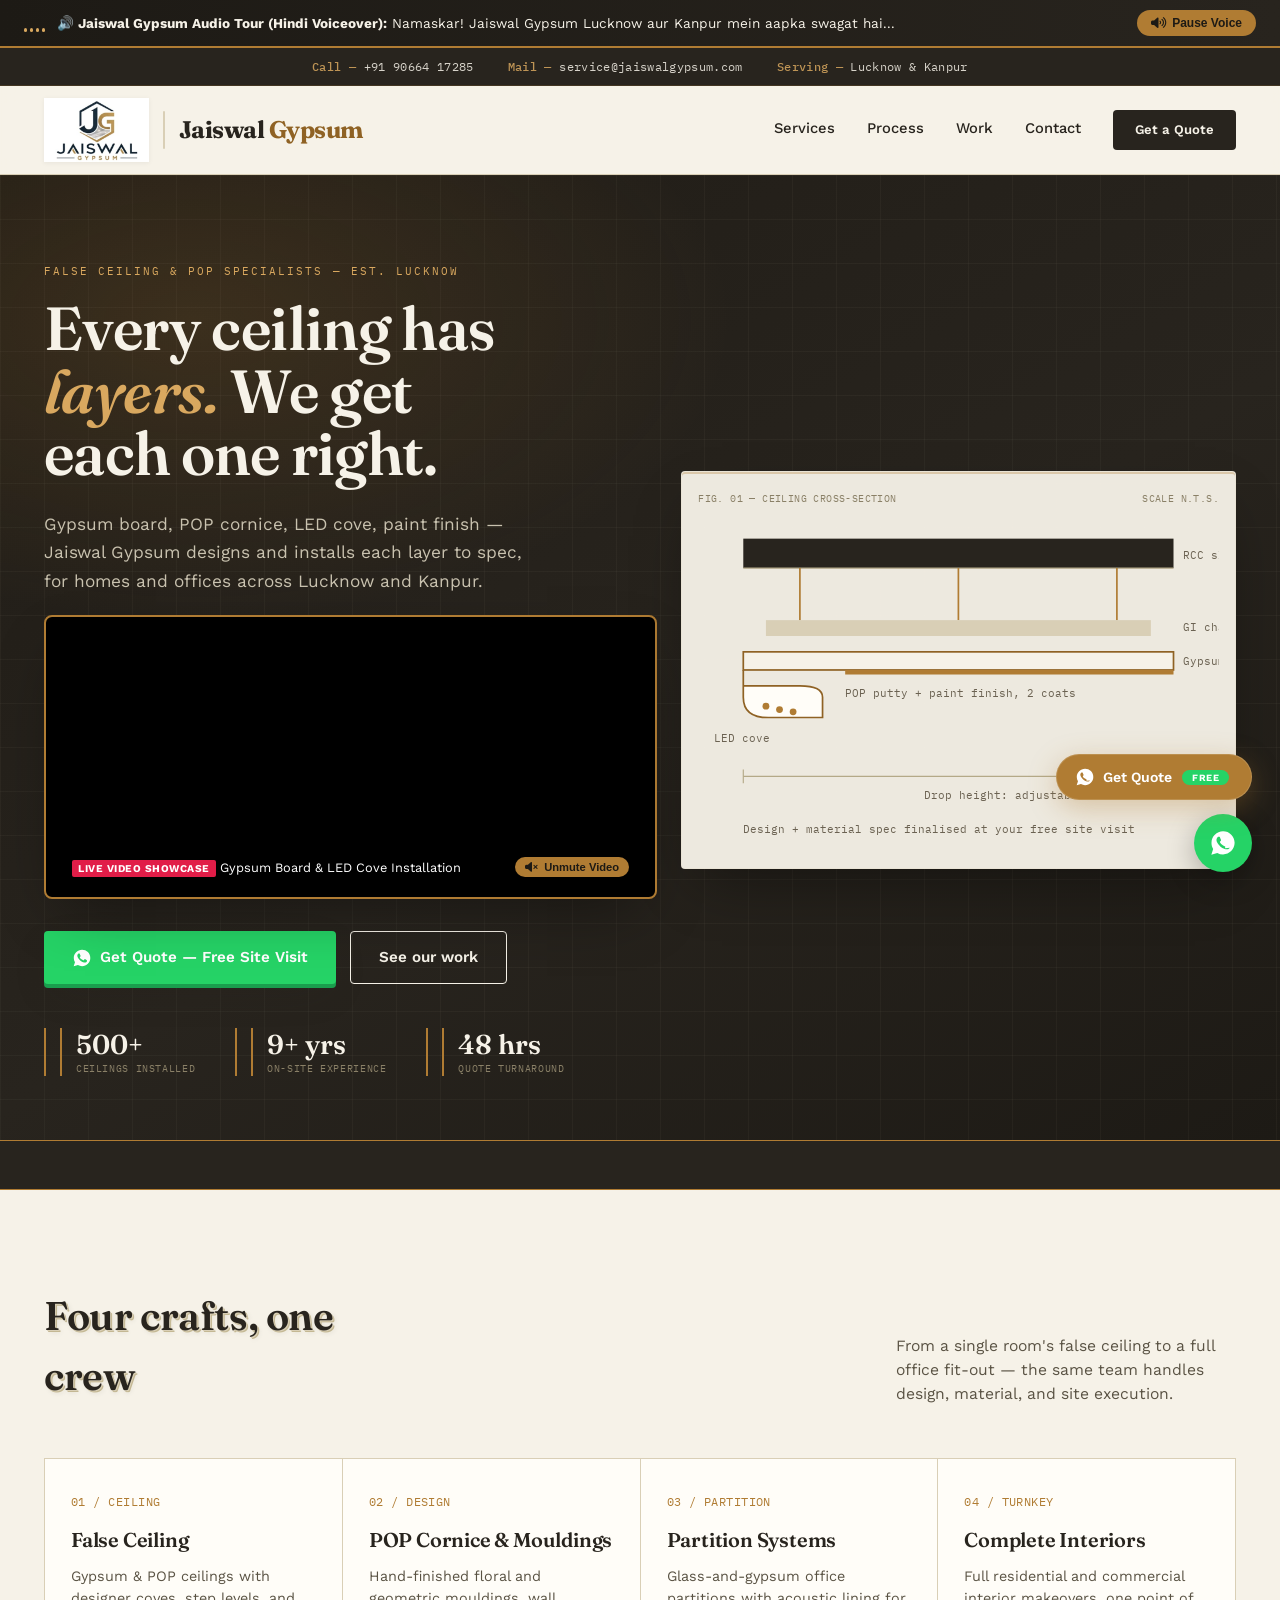
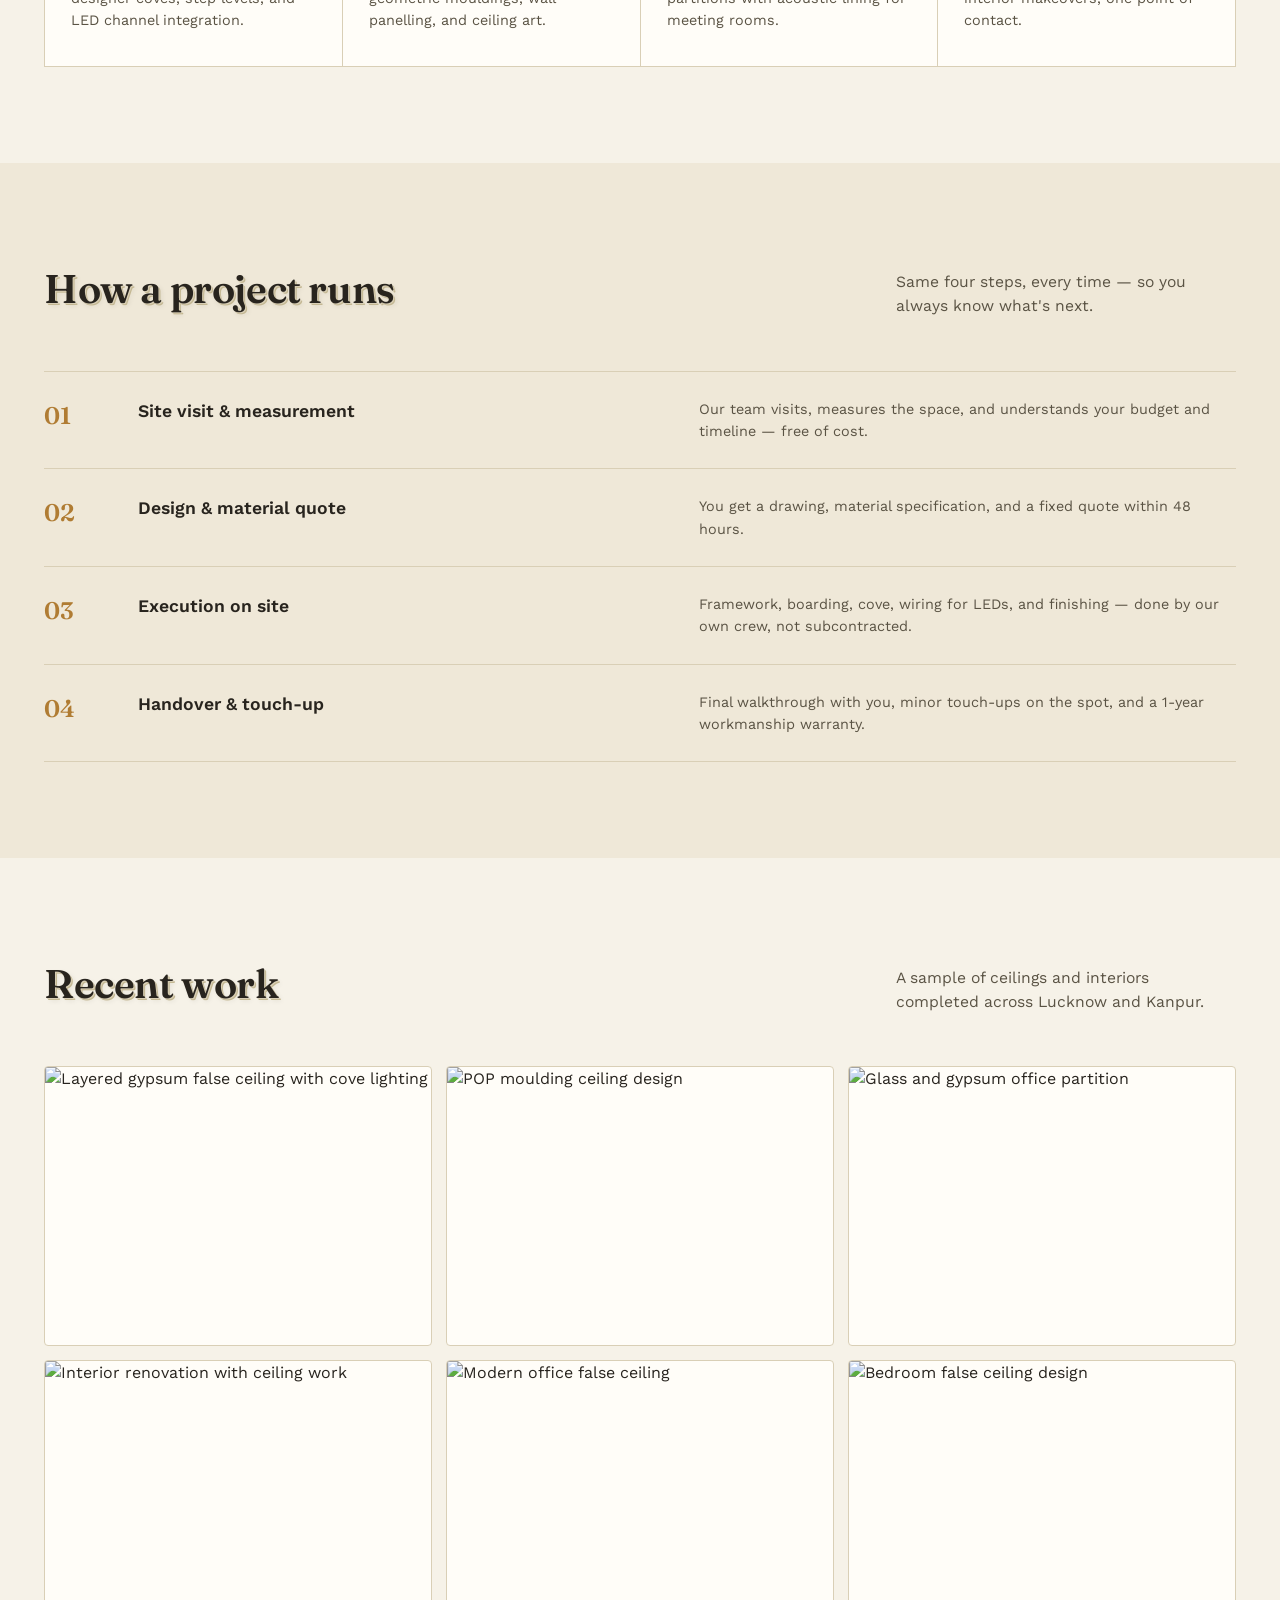
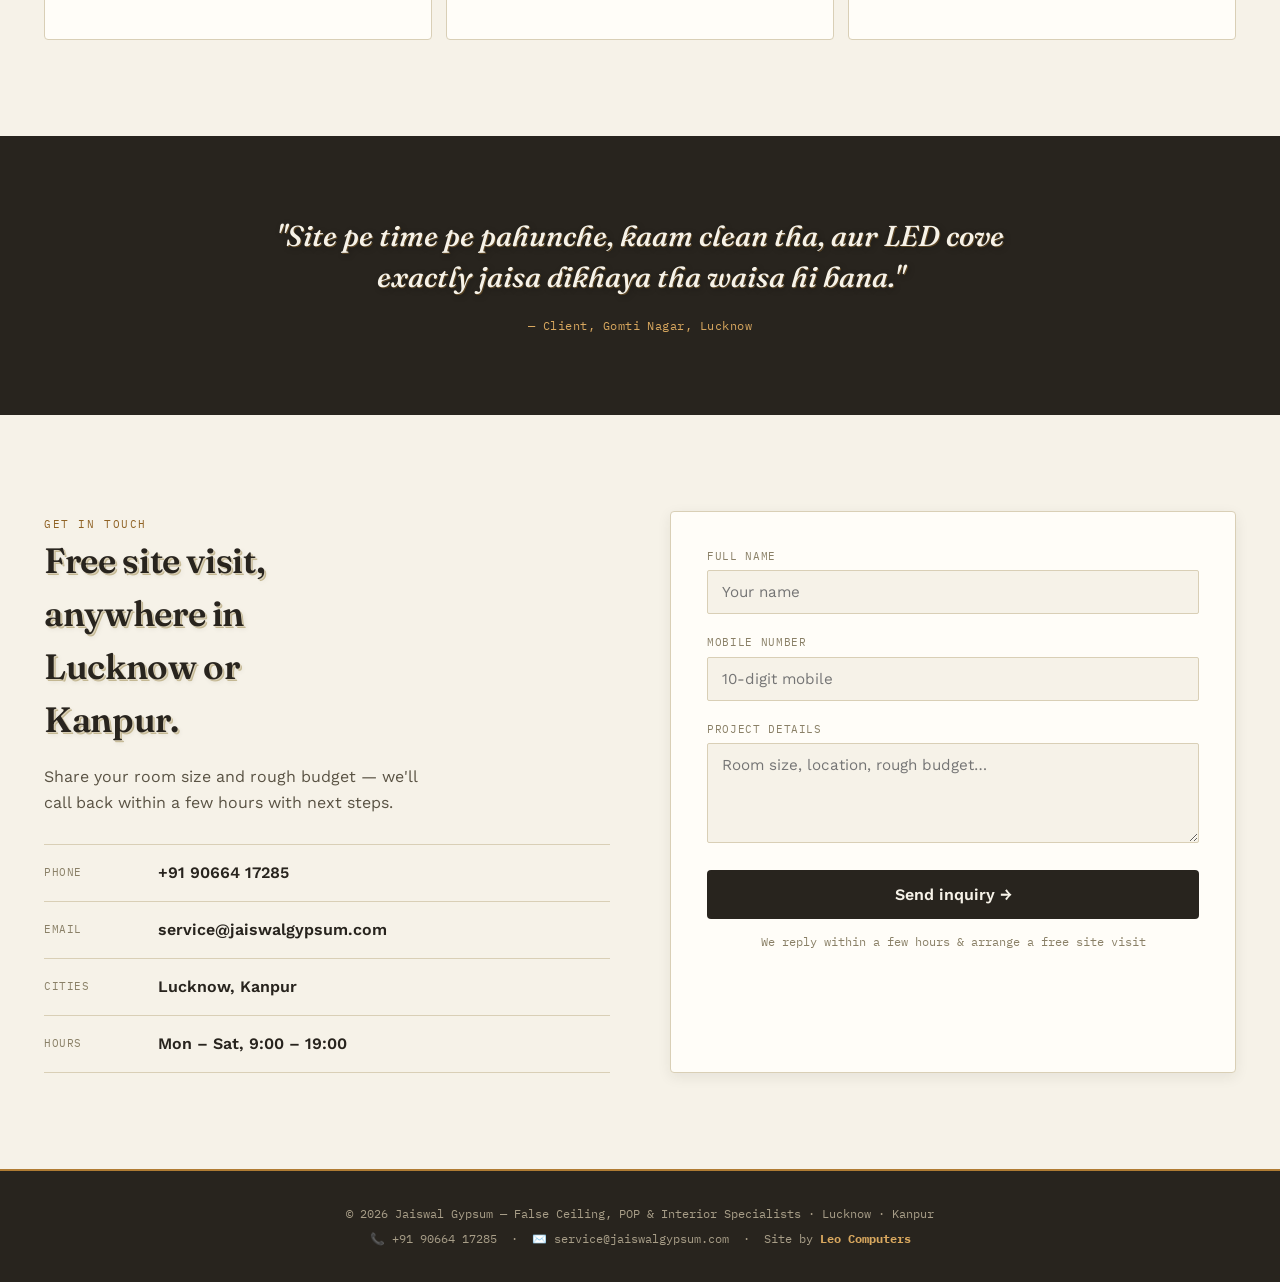
==== commit f6c52f21: "Update greeting from 'Hello' to 'Goodbye'" ====
--- a/index.html
+++ b/index.html
@@ -1,1171 +1,2241 @@
 <!DOCTYPE html>
 <html lang="en">
 <head>
-    <meta charset="UTF-8">
-    <meta name="viewport" content="width=device-width, initial-scale=1.0, user-scalable=yes">
-    <title>AKANSHA-INTERIOR DECORATION HUB | Portfolio | Real Estate & Interior Clients</title>
-    <meta name="description" content="Our completed interior design projects - Real Estate, Wellness, Hospitality, Healthcare, Commercial & Corporate Interiors.">
-    
-    <!-- Preconnect for external Google Fonts resources -->
+    <meta charset="UTF-8" />
+    <meta name="viewport" content="width=device-width, initial-scale=1.0, viewport-fit=cover" />
+    <title>Jaiswal Gypsum — False Ceiling & POP Design | Lucknow, Kanpur</title>
     <link rel="preconnect" href="https://fonts.googleapis.com" />
-    <link rel="preconnect" href="https://fonts.gstatic.com" crossorigin />
-    
-    <!-- Google Fonts -->
-    <link href="https://fonts.googleapis.com/css2?family=Inter:opsz,wght@14..32,300;14..32,400;14..32,500;14..32,600;14..32,700;14..32,800;14..32,900&family=Playfair+Display:wght@400;500;600;700;800;900&display=swap" rel="stylesheet">
-    
-    <!-- Non-blocking load for Font Awesome stylesheet -->
-    <link rel="stylesheet" href="https://cdnjs.cloudflare.com/ajax/libs/font-awesome/6.4.0/css/all.min.css" media="print" onload="this.media='all'">
-    <noscript><link rel="stylesheet" href="https://cdnjs.cloudflare.com/ajax/libs/font-awesome/6.4.0/css/all.min.css"></noscript>
+    <link href="https://fonts.googleapis.com/css2?family=Fraunces:opsz,wght@9..144,400;9..144,500;9..144,600;9..144,700&family=Work+Sans:wght@400;500;600;700&family=IBM+Plex+Mono:wght@400;500&display=swap" rel="stylesheet" />
+    <link rel="stylesheet" href="https://cdnjs.cloudflare.com/ajax/libs/font-awesome/6.4.0/css/all.min.css" />
 
     <style>
-        *{margin:0;padding:0;box-sizing:border-box;}
-        :root{--primary:#2E7D32;--primary-dark:#1b5e20;--primary-light:#4CAF50;--accent:#FFD700;--dark:#0a0a0a;--dark-card:#1a1a1a;--gray-50:#FAFAFA;--gray-100:#F5F5F5;--gray-200:#EEEEEE;--gray-300:#E0E0E0;--gray-400:#BDBDBD;--gray-500:#9E9E9E;--gray-600:#757575;--gray-700:#616161;--gray-800:#424242;--gray-900:#212121;--shadow-sm:0 1px 2px 0 rgba(0,0,0,0.05);--shadow-md:0 4px 6px -1px rgba(0,0,0,0.1),0 2px 4px -1px rgba(0,0,0,0.06);--shadow-lg:0 10px 15px -3px rgba(0,0,0,0.1),0 4px 6px -2px rgba(0,0,0,0.05);--shadow-xl:0 20px 25px -5px rgba(0,0,0,0.1),0 10px 10px -5px rgba(0,0,0,0.04);--shadow-glow:0 0 40px rgba(46,125,50,0.15);}
-        body{font-family:'Inter',sans-serif;background:var(--gray-50);overflow-x:hidden;color:var(--gray-900);line-height:1.6;}
-        .radiant-bg{position:fixed;inset:0;background:radial-gradient(ellipse at 20% 20%,rgba(46,125,50,0.03) 0%,transparent 50%),linear-gradient(180deg,var(--gray-50) 0%,var(--gray-100) 100%);z-index:-3;}
-        .glow-motion{position:fixed;width:100%;height:100%;top:0;left:0;background:radial-gradient(ellipse at 30% 20%,rgba(46,125,50,0.06) 0%,transparent 50%);animation:slowDrift 20s ease-in-out infinite alternate;z-index:-2;pointer-events:none;will-change:transform;}
-        @keyframes slowDrift{0%{transform:translate(0,0) scale(1);opacity:0.5;}100%{transform:translate(-1%,2%) scale(1.05);opacity:0.6;}}
-        .spark-particles{position:fixed;width:100%;height:100%;pointer-events:none;z-index:-1;}
-        .spark{position:absolute;background:radial-gradient(circle,rgba(46,125,50,0.3),transparent);border-radius:50%;opacity:0;animation:floatSpark 12s infinite ease-in-out;will-change:transform,opacity;}
-        @keyframes floatSpark{0%{transform:translateY(0) scale(0);opacity:0;}20%{opacity:0.4;}80%{opacity:0.2;}100%{transform:translateY(-100px) scale(1);opacity:0;}}
-        header{position:sticky;top:0;backdrop-filter:blur(20px) saturate(180%);background:rgba(255,255,255,0.85)!important;border-bottom:1px solid rgba(46,125,50,0.15);padding:14px 5%;display:flex;justify-content:space-between;align-items:center;z-index:100;flex-wrap:wrap;transition:padding 0.3s ease, background 0.3s ease, box-shadow 0.3s ease;}
-        header.scrolled{padding:10px 5%;box-shadow:var(--shadow-md);background:rgba(255,255,255,0.95)!important;}
-        .logo h1{font-size:1.8rem;font-weight:800;color:var(--gray-900);letter-spacing:-0.5px;display:flex;align-items:center;gap:10px;}
-        .logo h1 i{color:var(--primary);font-size:1.6rem;}
-        .logo p{font-size:0.65rem;font-weight:700;color:var(--gray-600);letter-spacing:1.5px;text-transform:uppercase;margin-top:2px;}
-        nav{display:flex;align-items:center;gap:8px;flex-wrap:wrap;}
-        nav a{color:var(--gray-700);padding:8px 16px;font-weight:600;font-size:0.9rem;text-decoration:none;transition:all 0.3s ease;border-radius:30px;position:relative;}
-        nav a:hover,nav a.active{color:var(--primary);background:rgba(46,125,50,0.08);}
-        nav a::after{content:'';position:absolute;bottom:4px;left:50%;transform:translateX(-50%);width:0;height:2px;background:var(--primary);border-radius:2px;transition:width 0.3s ease;}
-        nav a:hover::after,nav a.active::after{width:60%;}
-        .page-hero{min-height:50vh;display:flex;align-items:center;justify-content:center;text-align:center;padding:80px 6% 50px;position:relative;}
-        .page-hero-content{max-width:860px;animation:fadeInUp 1s ease-out;}
-        @keyframes fadeInUp{from{opacity:0;transform:translateY(40px);}to{opacity:1;transform:translateY(0);}}
-        .hero-badge{background:linear-gradient(135deg,var(--primary-dark),var(--primary));display:inline-flex;align-items:center;gap:8px;padding:10px 28px;border-radius:60px;font-weight:700;font-size:0.85rem;color:#fff;box-shadow:0 4px 15px rgba(46,125,50,0.3);margin-bottom:28px;letter-spacing:0.5px;}
-        .page-hero h2{font-family:'Playfair Display',serif;font-size:clamp(2.5rem,6vw,4rem);font-weight:800;color:var(--gray-900);line-height:1.1;margin-bottom:20px;letter-spacing:-1px;}
-        .page-hero h2 span{color:var(--primary);position:relative;display:inline-block;}
-        .page-hero h2 span::after{content:'';position:absolute;bottom:5px;left:0;width:100%;height:12px;background:rgba(46,125,50,0.15);border-radius:4px;z-index:-1;}
-        .page-hero p{font-size:1.1rem;color:var(--gray-500);max-width:620px;margin:0 auto 32px;line-height:1.7;}
-        .stats-bar{display:flex;justify-content:center;flex-wrap:wrap;max-width:860px;margin:0 auto 80px;background:linear-gradient(135deg,#fdf8f0,#f5ede0);border-radius:28px;border:1px solid rgba(184,134,11,0.2);box-shadow:0 8px 40px rgba(184,134,11,0.12);overflow:hidden;position:relative;}
-        .stats-bar::before{content:'';position:absolute;top:0;left:50%;transform:translateX(-50%);width:60%;height:2px;background:linear-gradient(90deg,transparent,rgba(184,134,11,0.5),transparent);}
-        .stat-item{flex:1;min-width:140px;padding:40px 20px;text-align:center;position:relative;transition:background 0.3s ease;}
-        .stat-item:not(:last-child)::after{content:'';position:absolute;right:0;top:20%;height:60%;width:1px;background:rgba(184,134,11,0.2);}
-        .stat-item:hover{background:rgba(184,134,11,0.05);}
-        .stat-number{font-family:'Playfair Display',serif;font-size:3rem;font-weight:800;color:#b8860b;line-height:1;margin-bottom:10px;letter-spacing:-1px;}
-        .stat-label{font-size:0.85rem;font-weight:600;color:#6b5c3e;text-transform:uppercase;letter-spacing:1px;line-height:1.4;}
-        .clients-section{padding:60px 6% 80px;max-width:1400px;margin:0 auto;}
-        .clients-section h2{font-family:'Playfair Display',serif;font-size:2.4rem;font-weight:800;text-align:center;color:var(--gray-900);margin-bottom:12px;}
-        .clients-section .subtitle{text-align:center;color:var(--gray-500);font-size:1.05rem;margin-bottom:40px;}
-        .client-category{margin-bottom:48px;}
-        .client-category h4{font-size:1.2rem;font-weight:700;color:var(--primary-dark);margin-bottom:16px;display:flex;align-items:center;gap:10px;border-bottom:2px solid var(--gray-200);padding-bottom:10px;}
-        .client-category h4 i{color:var(--primary);}
-        .client-tags{display:flex;flex-wrap:wrap;gap:10px;}
-        .client-tag{background:white;border:1px solid var(--gray-200);padding:8px 18px;border-radius:30px;font-weight:600;font-size:0.82rem;color:var(--gray-700);transition:all 0.3s ease;box-shadow:var(--shadow-sm);}
-        .client-tag:hover{background:var(--primary);color:white;border-color:var(--primary);transform:translateY(-2px);box-shadow:var(--shadow-md);}
-        .project-nav{display:flex;justify-content:center;flex-wrap:wrap;gap:12px;padding:20px 6%;position:sticky;top:70px;z-index:50;background:rgba(250,250,250,0.9);backdrop-filter:blur(10px);border-bottom:1px solid var(--gray-200);}
-        .project-tab{padding:10px 22px;border-radius:30px;border:2px solid var(--gray-200);background:white;color:var(--gray-600);font-weight:600;font-size:0.88rem;cursor:pointer;transition:all 0.3s ease;font-family:'Inter',sans-serif;text-decoration:none;display:inline-flex;align-items:center;gap:8px;}
-        .project-tab:hover{border-color:var(--primary-light);color:var(--primary);transform:translateY(-2px);box-shadow:var(--shadow-sm);}
-        .project-tab.active{background:linear-gradient(135deg,var(--primary-dark),var(--primary));color:white;border-color:var(--primary);box-shadow:0 4px 15px rgba(46,125,50,0.3);}
-        .projects-wrapper{padding:60px 6% 100px;max-width:1400px;margin:0 auto;}
-        .project-section{margin-bottom:100px;scroll-margin-top:140px;}
-        .project-header{display:flex;align-items:flex-start;gap:24px;margin-bottom:40px;padding:32px;background:white;border-radius:24px;border:1px solid var(--gray-200);box-shadow:var(--shadow-sm);}
-        .project-icon{width:70px;height:70px;flex-shrink:0;background:linear-gradient(135deg,var(--primary-dark),var(--primary));border-radius:20px;display:flex;align-items:center;justify-content:center;font-size:1.8rem;color:white;box-shadow:0 8px 20px rgba(46,125,50,0.3);}
-        .project-info h2{font-family:'Playfair Display',serif;font-size:1.8rem;font-weight:800;color:var(--gray-900);margin-bottom:8px;}
-        .project-info p{color:var(--gray-500);font-size:0.95rem;line-height:1.6;margin-bottom:12px;}
-        .project-meta{display:flex;flex-wrap:wrap;gap:10px;}
-        .meta-pill{background:rgba(46,125,50,0.08);color:var(--primary);padding:4px 14px;border-radius:20px;font-size:0.78rem;font-weight:700;}
-        .media-grid{display:grid;grid-template-columns:repeat(auto-fill,minmax(260px,1fr));gap:20px;}
-        .media-item{border-radius:18px;overflow:hidden;border:1px solid var(--gray-200);box-shadow:var(--shadow-sm);cursor:pointer;transition:all 0.4s cubic-bezier(0.175,0.885,0.32,1.275);background:var(--gray-900);}
-        .media-item:hover{transform:translateY(-8px) scale(1.02);box-shadow:var(--shadow-xl),var(--shadow-glow);border-color:transparent;}
-        .media-item .img-wrap{position:relative;height:220px;overflow:hidden;}
-        .media-item.has-video .img-wrap { height: auto; min-height: 220px; }
-        .media-item .img-wrap video {
+        /* ============================================================
+                   ROOT & RESET
+                   ============================================================ */
+        :root {
+            --plaster: #F6F2E8;
+            --plaster-deep: #EFE8D8;
+            --ink: #28241E;
+            --brass: #B07C33;
+            --brass-deep: #8F6224;
+            --brass-light: #D9A85F;
+            --sage: #6E7A64;
+            --line: #D9CFB6;
+            --white: #FFFDF8;
+            --shadow-sm: 0 4px 14px rgba(40, 36, 30, .08);
+            --shadow-md: 0 12px 40px -12px rgba(40, 36, 30, .25);
+            --shadow-lg: 0 24px 60px -20px rgba(0, 0, 0, .45);
+            --radius: 4px;
+            --transition: .3s cubic-bezier(.25, .46, .45, .94);
+        }
+
+        * {
+            margin: 0;
+            padding: 0;
+            box-sizing: border-box;
+        }
+
+        html {
+            scroll-behavior: smooth;
+        }
+
+        body {
+            font-family: 'Work Sans', sans-serif;
+            background: var(--plaster);
+            color: var(--ink);
+            overflow-x: hidden;
+            line-height: 1.5;
+        }
+
+        ::selection {
+            background: var(--brass);
+            color: var(--white);
+        }
+
+        ::-webkit-scrollbar {
+            width: 8px;
+        }
+        ::-webkit-scrollbar-track {
+            background: var(--plaster-deep);
+        }
+        ::-webkit-scrollbar-thumb {
+            background: var(--brass);
+            border-radius: 0;
+        }
+
+        a {
+            color: inherit;
+            text-decoration: none;
+        }
+
+        img {
+            max-width: 100%;
+            display: block;
+        }
+
+        .eyebrow {
+            font-family: 'IBM Plex Mono', monospace;
+            font-size: .7rem;
+            letter-spacing: .14em;
+            text-transform: uppercase;
+            color: var(--brass-deep);
+        }
+
+        h1,
+        h2,
+        h3 {
+            font-family: 'Fraunces', serif;
+            font-weight: 600;
+            letter-spacing: -.01em;
+        }
+
+        /* ============================================================
+                   UTILITY
+                   ============================================================ */
+        .container {
+            max-width: 1360px;
+            margin: 0 auto;
+            padding: 0 44px;
+        }
+
+        @media (max-width: 640px) {
+            .container {
+                padding: 0 20px;
+            }
+        }
+
+        /* ============================================================
+                   TOP BAR
+                   ============================================================ */
+        .topbar {
+            background: var(--ink);
+            color: var(--plaster);
+            font-family: 'IBM Plex Mono', monospace;
+            font-size: .72rem;
+            letter-spacing: .03em;
+            padding: 10px 24px;
+            display: flex;
+            justify-content: center;
+            gap: 34px;
+            flex-wrap: wrap;
+            border-bottom: 1px solid rgba(176, 124, 51, .2);
+        }
+
+        .topbar span {
+            opacity: .85;
+        }
+        .topbar b {
+            color: var(--brass-light);
+            font-weight: 500;
+        }
+
+        /* ============================================================
+                   HEADER
+                   ============================================================ */
+        header {
+            display: flex;
+            justify-content: space-between;
+            align-items: center;
+            padding: 12px 44px;
+            background: rgba(246, 242, 232, .92);
+            backdrop-filter: blur(8px);
+            -webkit-backdrop-filter: blur(8px);
+            border-bottom: 1px solid var(--line);
+            position: sticky;
+            top: 0;
+            z-index: 100;
+            transition: box-shadow var(--transition);
+            gap: 20px;
+        }
+
+        header.scrolled {
+            box-shadow: var(--shadow-sm);
+        }
+
+        .logo-wrap {
+            display: flex;
+            align-items: center;
+            gap: 14px;
+            flex-shrink: 0;
+        }
+
+        .logo-img {
+            height: 64px;
+            width: auto;
+            display: block;
+            object-fit: contain;
+            filter: drop-shadow(0 1px 2px rgba(0, 0, 0, .06));
+        }
+
+        .logo-text {
+            font-family: 'Fraunces', serif;
+            font-size: 1.5rem;
+            font-weight: 700;
+            letter-spacing: -.02em;
+            color: var(--ink);
+            white-space: nowrap;
+        }
+
+        .logo-text em {
+            font-style: normal;
+            color: var(--brass-deep);
+        }
+
+        .logo-divider {
+            width: 2px;
+            height: 38px;
+            background: var(--line);
+            flex-shrink: 0;
+            border-radius: 2px;
+        }
+
+        nav {
+            display: flex;
+            gap: 32px;
+            align-items: center;
+        }
+
+        nav a {
+            font-weight: 500;
+            font-size: .92rem;
+            color: var(--ink);
+            position: relative;
+            padding-bottom: 4px;
+            transition: color var(--transition);
+        }
+
+        nav a::after {
+            content: '';
+            position: absolute;
+            left: 0;
+            bottom: 0;
+            width: 0;
+            height: 2px;
+            background: var(--brass);
+            transition: width var(--transition);
+        }
+
+        nav a:hover::after {
+            width: 100%;
+        }
+        nav a:hover {
+            color: var(--brass-deep);
+        }
+
+        .nav-cta {
+            background: var(--ink);
+            color: var(--plaster) !important;
+            padding: 10px 22px;
+            border-radius: var(--radius);
+            font-size: .82rem;
+            font-weight: 600;
+            transition: background var(--transition), transform var(--transition);
+        }
+
+        .nav-cta::after {
+            display: none !important;
+        }
+        .nav-cta:hover {
+            background: var(--brass-deep) !important;
+            color: var(--white) !important;
+            transform: translateY(-1px);
+        }
+
+        .nav-toggle {
+            display: none;
+            flex-direction: column;
+            gap: 5px;
+            background: none;
+            border: none;
+            cursor: pointer;
+            padding: 4px;
+        }
+        .nav-toggle span {
+            display: block;
+            width: 26px;
+            height: 2.5px;
+            background: var(--ink);
+            transition: var(--transition);
+            border-radius: 2px;
+        }
+
+        /* ============================================================
+                   AUTOPLAY AUDIO & VIDEO HERO STYLES
+                   ============================================================ */
+        .autoplay-banner {
+            background: linear-gradient(90deg, #1D1A15 0%, #28241E 100%);
+            border-bottom: 2px solid var(--brass);
+            padding: 10px 24px;
+            display: flex;
+            align-items: center;
+            justify-content: space-between;
+            gap: 16px;
+            color: var(--plaster);
+            font-size: .85rem;
+            position: relative;
+            z-index: 99;
+        }
+
+        .audio-status {
+            display: flex;
+            align-items: center;
+            gap: 12px;
+        }
+
+        .soundwave {
+            display: flex;
+            align-items: flex-end;
+            gap: 3px;
+            height: 18px;
+        }
+        .soundwave span {
+            width: 3px;
+            height: 4px;
+            background: var(--brass-light);
+            border-radius: 2px;
+            transition: height .2s;
+        }
+        .soundwave.active span {
+            animation: wave 1s infinite alternate;
+        }
+        .soundwave.active span:nth-child(1) { animation-delay: .1s; }
+        .soundwave.active span:nth-child(2) { animation-delay: .3s; }
+        .soundwave.active span:nth-child(3) { animation-delay: .2s; }
+        .soundwave.active span:nth-child(4) { animation-delay: .4s; }
+
+        @keyframes wave {
+            0% { height: 4px; }
+            100% { height: 18px; }
+        }
+
+        .audio-btn-pill {
+            background: var(--brass);
+            color: #1D1A15;
+            border: none;
+            padding: 6px 14px;
+            border-radius: 20px;
+            font-weight: 700;
+            font-size: .75rem;
+            cursor: pointer;
+            display: flex;
+            align-items: center;
+            gap: 6px;
+            transition: var(--transition);
+        }
+        .audio-btn-pill:hover {
+            background: var(--brass-light);
+            transform: scale(1.05);
+        }
+
+        .hero-video-box {
+            position: relative;
+            width: 100%;
+            border-radius: 8px;
+            overflow: hidden;
+            border: 2px solid var(--brass);
+            box-shadow: var(--shadow-lg);
+            background: #000;
+            margin-top: 20px;
+        }
+
+        .hero-video-box video {
+            width: 100%;
+            height: 100%;
+            max-height: 280px;
+            object-fit: cover;
+            display: block;
+        }
+
+        .video-control-overlay {
+            position: absolute;
+            bottom: 12px;
+            left: 12px;
+            right: 12px;
+            display: flex;
+            align-items: center;
+            justify-content: space-between;
+            background: rgba(0, 0, 0, 0.75);
+            backdrop-filter: blur(6px);
+            padding: 8px 14px;
+            border-radius: 4px;
+            color: #fff;
+            font-size: .8rem;
+        }
+
+        .video-badge-live {
+            background: #e11d48;
+            color: #fff;
+            font-size: .65rem;
+            font-weight: 700;
+            padding: 2px 6px;
+            border-radius: 2px;
+            text-transform: uppercase;
+            letter-spacing: .05em;
+        }
+
+        /* ============================================================
+                   HERO
+                   ============================================================ */
+        .hero {
+            display: grid;
+            grid-template-columns: 1.05fr .95fr;
+            align-items: center;
+            padding: 88px 44px 64px;
+            gap: 24px;
+            background:
+                radial-gradient(ellipse 900px 500px at 15% 15%, rgba(176, 124, 51, .18), transparent 60%),
+                linear-gradient(150deg, #201C16 0%, #28241E 55%, #1D1A15 100%);
+            position: relative;
+            overflow: hidden;
+        }
+
+        .hero::before {
+            content: '';
+            position: absolute;
+            inset: 0;
+            background-image:
+                linear-gradient(rgba(217, 207, 182, .04) 1px, transparent 1px),
+                linear-gradient(90deg, rgba(217, 207, 182, .04) 1px, transparent 1px);
+            background-size: 44px 44px;
+            pointer-events: none;
+        }
+
+        .hero-copy,
+        .cross-wrap {
+            position: relative;
+            z-index: 1;
+        }
+
+        .hero-copy .eyebrow {
+            margin-bottom: 18px;
+            display: block;
+            color: var(--brass-light);
+            letter-spacing: .18em;
+        }
+
+        .hero h1 {
+            font-size: 3.8rem;
+            line-height: 1.03;
+            max-width: 12ch;
+            color: var(--plaster);
+        }
+
+        .hero h1 em {
+            font-style: italic;
+            color: var(--brass-light);
+        }
+
+        .hero .lead {
+            margin-top: 24px;
+            font-size: 1.08rem;
+            line-height: 1.65;
+            color: #C9C2AF;
+            max-width: 46ch;
+        }
+
+        .hero-actions {
+            display: flex;
+            gap: 14px;
+            margin-top: 32px;
+            flex-wrap: wrap;
+        }
+
+        .btn {
+            display: inline-flex;
+            align-items: center;
+            gap: 8px;
+            padding: 14px 28px;
+            border-radius: var(--radius);
+            font-family: 'Work Sans', sans-serif;
+            font-weight: 600;
+            font-size: .95rem;
+            border: none;
+            cursor: pointer;
+            transition: var(--transition);
+            text-decoration: none;
+        }
+
+        .btn-primary {
+            background: var(--brass);
+            color: #1D1A15;
+            box-shadow: 0 4px 0 var(--brass-deep), var(--shadow-md);
+        }
+
+        .btn-primary:hover {
+            background: #C7943F;
+            transform: translateY(2px);
+            box-shadow: 0 2px 0 var(--brass-deep), var(--shadow-sm);
+        }
+
+        .btn-ghost {
+            background: transparent;
+            border: 1.5px solid var(--plaster);
+            color: var(--plaster);
+        }
+
+        .btn-ghost:hover {
+            border-color: var(--brass-light);
+            color: var(--brass-light);
+            background: rgba(176, 124, 51, .08);
+        }
+
+        /* ---- QUOTE BUTTON (hero) ---- */
+        .btn-quote-hero {
+            background: #25D366;
+            color: #fff;
+            box-shadow: 0 4px 0 #1a9e4e, var(--shadow-md);
+        }
+
+        .btn-quote-hero:hover {
+            background: #2ee073;
+            transform: translateY(2px);
+            box-shadow: 0 2px 0 #1a9e4e, var(--shadow-sm);
+        }
+
+        .hero-stats {
+            display: flex;
+            gap: 40px;
+            margin-top: 44px;
+        }
+
+        .hero-stats div {
+            border-left: 2px solid var(--brass);
+            padding-left: 14px;
+        }
+
+        .hero-stats .num {
+            font-family: 'Fraunces', serif;
+            font-size: 1.7rem;
+            font-weight: 600;
+            color: var(--plaster);
+            line-height: 1.2;
+        }
+
+        .hero-stats .lbl {
+            font-family: 'IBM Plex Mono', monospace;
+            font-size: .65rem;
+            text-transform: uppercase;
+            color: #8a8067;
+            letter-spacing: .06em;
+        }
+
+        /* ---- cross-section card ---- */
+        .cross-wrap {
+            background: rgba(246, 242, 232, .96);
+            border: 1px solid rgba(217, 207, 182, .25);
+            padding: 20px 16px 12px;
+            border-radius: var(--radius);
+            box-shadow: var(--shadow-lg), inset 0 2px 0 rgba(176, 124, 51, .3);
+            transform: perspective(1200px) rotateY(-3deg);
+            transition: transform .5s ease;
+        }
+
+        .cross-wrap:hover {
+            transform: perspective(1200px) rotateY(-1deg);
+        }
+
+        .cross-wrap .cap {
+            font-family: 'IBM Plex Mono', monospace;
+            font-size: .62rem;
+            color: #8a8067;
+            display: flex;
+            justify-content: space-between;
+            margin-bottom: 10px;
+            letter-spacing: .04em;
+            text-transform: uppercase;
+        }
+
+        .cross-wrap svg {
             width: 100%;
             height: auto;
             display: block;
-            pointer-events: auto;
-        }
-        .media-item .img-wrap .overlay {
-            position: absolute;
-            inset: 0;
-            background: linear-gradient(to top,rgba(0,0,0,0.7) 0%,transparent 60%);
-            opacity: 0;
-            transition: opacity 0.4s ease;
+        }
+
+        .layer-label {
+            font-family: 'IBM Plex Mono', monospace;
+            font-size: 10px;
+            fill: #6b6252;
+        }
+        .layer-line {
+            stroke: #b4a988;
+            stroke-width: 1;
+        }
+
+        /* ============================================================
+                   MARQUEE STRIP
+                   ============================================================ */
+        .strip {
+            background: var(--ink);
+            color: var(--plaster);
+            padding: 12px 0;
+            overflow: hidden;
+            white-space: nowrap;
+            border-top: 1px solid var(--brass);
+            border-bottom: 1px solid var(--brass);
+        }
+
+        .strip-track {
+            display: inline-block;
+            padding-left: 100%;
+            animation: scroll-strip 28s linear infinite;
+            font-family: 'IBM Plex Mono', monospace;
+            font-size: .78rem;
+            letter-spacing: .05em;
+        }
+
+        .strip-track span {
+            margin: 0 28px;
+            color: var(--brass);
+        }
+
+        @keyframes scroll-strip {
+            0% {
+                transform: translateX(0);
+            }
+            100% {
+                transform: translateX(-100%);
+            }
+        }
+
+        /* ============================================================
+                   SECTION COMMON
+                   ============================================================ */
+        .section {
+            padding: 96px 0;
+        }
+
+        .section-head {
             display: flex;
+            justify-content: space-between;
             align-items: flex-end;
-            justify-content: center;
-            padding-bottom: 16px;
-            pointer-events: none;
-        }
-        .media-item .img-wrap .overlay .expand-btn {
-            pointer-events: auto;
-        }
-        .media-item:hover .overlay{opacity:1;}
-        .media-item img{width:100%;height:100%;object-fit:cover;display:block;transition:transform 0.6s ease;}
-        .media-item:hover img{transform:scale(1.1);}
-        .expand-btn{background:white;color:var(--gray-900);padding:8px 20px;border-radius:30px;font-weight:700;font-size:0.82rem;display:flex;align-items:center;gap:6px;transform:translateY(15px);transition:all 0.4s ease;border:none;cursor:pointer;}
-        .media-item:hover .expand-btn{transform:translateY(0);}
-        .expand-btn:hover{background:var(--primary);color:white;}
-        .media-caption{padding:10px 14px 12px;background:white;}
-        .media-caption span{font-size:0.8rem;font-weight:600;color:#616161;display:block;}
-        .video-item{border-radius:18px;overflow:hidden;border:1px solid var(--gray-200);box-shadow:var(--shadow-sm);transition:all 0.4s ease;background:#000;}
-        .video-item:hover{transform:translateY(-6px);box-shadow:var(--shadow-xl);}
-        .video-item video{width:100%;height:220px;object-fit:cover;display:block;}
-        .video-label{padding:14px 16px;background:var(--gray-900);color:white;font-size:0.85rem;font-weight:600;display:flex;align-items:center;gap:8px;}
-        .video-label i{color:#ff4444;}
-
-        /* ---------- PORTFOLIO LIGHTBOX ---------- */
-        .lightbox{position:fixed;inset:0;background:rgba(0,0,0,0.96);z-index:9999;display:none;align-items:center;justify-content:center;}
-        .lightbox.active{display:flex;}
-        .lb-content{position:relative;width:96vw;height:96vh;max-width:1500px;max-height:96vh;display:flex;flex-direction:column;align-items:center;justify-content:center;}
-        .lb-img{width:100%;height:90vh;max-height:90vh;object-fit:contain;border-radius:12px;box-shadow:0 25px 60px rgba(0,0,0,0.8);transition:opacity 0.2s ease, transform 0.3s ease;cursor:zoom-in;}
-        .lb-img.zoomed{transform:scale(1.35);cursor:zoom-out;}
-        .lb-caption{color:white;margin-top:16px;font-size:1rem;font-weight:600;text-align:center;opacity:0.9;}
-        .lb-counter{color:rgba(255,255,255,0.5);font-size:0.82rem;text-align:center;margin-top:4px;}
-        .lb-close{position:absolute;top:-48px;right:0;background:rgba(255,255,255,0.1);border:none;color:white;width:40px;height:40px;border-radius:50%;font-size:1.1rem;cursor:pointer;transition:all 0.3s ease;display:flex;align-items:center;justify-content:center;}
-        .lb-close:hover{background:rgba(255,255,255,0.25);transform:rotate(90deg);}
-        .lb-nav{position:absolute;top:50%;transform:translateY(-50%);background:rgba(255,255,255,0.1);border:none;color:white;width:48px;height:48px;border-radius:50%;font-size:1.1rem;cursor:pointer;transition:all 0.3s ease;display:flex;align-items:center;justify-content:center;}
-        .lb-nav:hover{background:var(--primary);transform:translateY(-50%) scale(1.1);}
-        .lb-prev{left:-70px;}.lb-next{right:-70px;}
+            margin-bottom: 52px;
+            flex-wrap: wrap;
+            gap: 20px;
+        }
+
+        .section-head h2 {
+            font-size: 2.5rem;
+            max-width: 14ch;
+            text-shadow: 1px 1px 0 var(--line), 2px 2px 0 #C4B893, 2.5px 2.5px 5px rgba(40, 36, 30, .08);
+        }
+
+        .section-head p {
+            max-width: 34ch;
+            color: #5a5344;
+            font-size: .98rem;
+            line-height: 1.55;
+        }
 
         /* ============================================================
-           CERTIFICATIONS — Optimised Layout & Skeleton Shimmer
-           ============================================================ */
-        .cert-strip {
-            padding: 80px 6%;
-            background: linear-gradient(135deg, #eaf3ea 0%, #fafafa 50%, #f0f7f0 100%);
-            border-top: 1px solid rgba(46, 125, 50, 0.1);
-            border-bottom: 1px solid rgba(46, 125, 50, 0.1);
-            margin: 0 0 40px 0;
-        }
-        .cert-strip .section-header {
-            text-align: center;
-            margin-bottom: 50px;
-        }
-        .cert-strip .section-label {
-            display: inline-flex;
-            align-items: center;
-            gap: 8px;
-            background: rgba(46, 125, 50, 0.1);
-            color: var(--primary);
-            padding: 6px 20px;
-            border-radius: 30px;
-            font-size: 0.8rem;
-            font-weight: 700;
-            text-transform: uppercase;
-            letter-spacing: 1px;
-            margin-bottom: 16px;
-        }
-        .cert-strip .section-title {
-            font-family: 'Playfair Display', serif;
-            font-size: clamp(2rem, 4vw, 3rem);
-            font-weight: 800;
-            color: var(--gray-900);
-            margin-bottom: 16px;
-            letter-spacing: -0.5px;
-        }
-        .cert-strip .section-subtitle {
-            color: var(--gray-500);
+                   SERVICES
+                   ============================================================ */
+        .service-grid {
+            display: grid;
+            grid-template-columns: repeat(4, 1fr);
+            gap: 1px;
+            background: var(--line);
+            border: 1px solid var(--line);
+        }
+
+        .service-card {
+            background: var(--white);
+            padding: 34px 26px;
+            transition: transform var(--transition), box-shadow var(--transition), background var(--transition);
+            position: relative;
+        }
+
+        .service-card .idx {
+            font-family: 'IBM Plex Mono', monospace;
+            color: var(--brass);
+            font-size: .72rem;
+            letter-spacing: .04em;
+        }
+
+        .service-card h3 {
+            font-size: 1.25rem;
+            margin-top: 14px;
+            margin-bottom: 10px;
+        }
+
+        .service-card p {
+            font-size: .9rem;
+            color: #5a5344;
+            line-height: 1.55;
+        }
+
+        .service-card:hover {
+            background: var(--plaster-deep);
+            transform: translateY(-6px);
+            box-shadow: var(--shadow-md);
+            z-index: 2;
+        }
+
+        /* ============================================================
+                   PROCESS
+                   ============================================================ */
+        .process {
+            background: var(--plaster-deep);
+        }
+
+        .process-list {
+            margin-top: 8px;
+        }
+
+        .p-row {
+            display: grid;
+            grid-template-columns: 70px 1fr 1fr;
+            gap: 24px;
+            padding: 26px 0;
+            border-bottom: 1px solid var(--line);
+            align-items: start;
+        }
+
+        .p-row:first-child {
+            border-top: 1px solid var(--line);
+        }
+
+        .p-row .step-no {
+            font-family: 'Fraunces', serif;
+            font-size: 1.5rem;
+            color: var(--brass);
+            font-weight: 600;
+        }
+
+        .p-row h4 {
             font-size: 1.1rem;
-            max-width: 600px;
-            margin: 0 auto;
-        }
-
-        .cert-grid {
+            font-weight: 600;
+            font-family: 'Work Sans', sans-serif;
+        }
+
+        .p-row p {
+            font-size: .9rem;
+            color: #5a5344;
+            line-height: 1.55;
+        }
+
+        /* ============================================================
+                   GALLERY
+                   ============================================================ */
+        .gallery-grid {
             display: grid;
             grid-template-columns: repeat(3, 1fr);
-            gap: 28px;
-            max-width: 1200px;
+            gap: 14px;
+            margin-top: 8px;
+        }
+
+        .g-item {
+            position: relative;
+            overflow: hidden;
+            height: 280px;
+            border: 1px solid var(--line);
+            border-radius: var(--radius);
+            background: var(--white);
+        }
+
+        .g-item img {
+            width: 100%;
+            height: 100%;
+            object-fit: cover;
+            transition: transform .6s ease, filter .6s ease;
+            display: block;
+            filter: saturate(.92);
+        }
+
+        .g-item:hover img {
+            transform: scale(1.06);
+            filter: saturate(1.05);
+        }
+
+        .g-tag {
+            position: absolute;
+            left: 14px;
+            bottom: 14px;
+            background: rgba(255, 253, 248, .92);
+            backdrop-filter: blur(4px);
+            padding: 6px 14px;
+            font-family: 'IBM Plex Mono', monospace;
+            font-size: .65rem;
+            letter-spacing: .04em;
+            border: 1px solid var(--line);
+            border-radius: 2px;
+            color: var(--ink);
+        }
+
+        /* ============================================================
+                   QUOTE BAND
+                   ============================================================ */
+        .quote-band {
+            background: var(--ink);
+            color: var(--plaster);
+            padding: 80px 44px;
+            text-align: center;
+        }
+
+        .quote-band blockquote {
+            font-family: 'Fraunces', serif;
+            font-style: italic;
+            font-size: 1.8rem;
+            font-weight: 500;
+            max-width: 800px;
             margin: 0 auto;
-        }
-        .cert-card {
-            background: #fff;
-            border-radius: 24px;
-            border: 1px solid rgba(46, 125, 50, 0.13);
-            overflow: hidden;
-            box-shadow: 0 6px 24px rgba(46, 125, 50, 0.07);
-            transition: transform 0.4s cubic-bezier(0.175, 0.885, 0.32, 1.275), box-shadow 0.4s ease;
+            line-height: 1.4;
+            text-shadow: 1px 1px 0 rgba(176, 124, 51, .4), 2px 2px 6px rgba(0, 0, 0, .3);
+        }
+
+        .quote-band cite {
+            display: block;
+            margin-top: 20px;
+            font-style: normal;
+            font-family: 'IBM Plex Mono', monospace;
+            font-size: .76rem;
+            color: var(--brass-light);
+            letter-spacing: .04em;
+        }
+
+        /* ============================================================
+                   CONTACT
+                   ============================================================ */
+        .contact-wrap {
+            display: grid;
+            grid-template-columns: 1fr 1fr;
+            gap: 60px;
+        }
+
+        .contact-info h2 {
+            font-size: 2.2rem;
+            margin-bottom: 18px;
+            max-width: 13ch;
+            text-shadow: 1px 1px 0 var(--line), 2px 2px 0 #C4B893, 2.5px 2.5px 5px rgba(40, 36, 30, .08);
+        }
+
+        .contact-info p {
+            color: #5a5344;
+            line-height: 1.6;
+            max-width: 38ch;
+            margin-bottom: 28px;
+        }
+
+        .info-row {
+            display: flex;
+            gap: 14px;
+            padding: 16px 0;
+            border-top: 1px solid var(--line);
+            align-items: center;
+        }
+
+        .info-row:last-child {
+            border-bottom: 1px solid var(--line);
+        }
+
+        .info-row .k {
+            font-family: 'IBM Plex Mono', monospace;
+            font-size: .68rem;
+            text-transform: uppercase;
+            color: #8a8067;
+            width: 100px;
+            flex-shrink: 0;
+            letter-spacing: .05em;
+        }
+
+        .info-row .v {
+            font-weight: 600;
+        }
+
+        .form-panel {
+            background: var(--white);
+            border: 1px solid var(--line);
+            border-radius: var(--radius);
+            padding: 36px;
+            box-shadow: var(--shadow-sm);
+        }
+
+        .field {
+            margin-bottom: 20px;
+        }
+
+        .field label {
+            display: block;
+            font-family: 'IBM Plex Mono', monospace;
+            font-size: .68rem;
+            text-transform: uppercase;
+            letter-spacing: .06em;
+            color: #8a8067;
+            margin-bottom: 6px;
+        }
+
+        .field input,
+        .field textarea,
+        .field select {
+            width: 100%;
+            padding: 12px 14px;
+            font-family: 'Work Sans', sans-serif;
+            font-size: .95rem;
+            border: 1.5px solid var(--line);
+            background: var(--plaster);
+            color: var(--ink);
+            border-radius: 2px;
+            transition: border-color var(--transition), box-shadow var(--transition);
+        }
+
+        .field input:focus,
+        .field textarea:focus,
+        .field select:focus {
+            outline: none;
+            border-color: var(--brass);
+            box-shadow: 0 0 0 3px rgba(176, 124, 51, .15);
+        }
+
+        .field textarea {
+            resize: vertical;
+            min-height: 100px;
+        }
+
+        .submit-btn {
+            background: var(--ink);
+            color: var(--plaster);
+            border: none;
+            padding: 15px 28px;
+            font-family: 'Work Sans', sans-serif;
+            font-weight: 600;
+            font-size: 1rem;
+            width: 100%;
+            border-radius: var(--radius);
             cursor: pointer;
+            transition: background var(--transition), transform var(--transition);
+        }
+
+        .submit-btn:hover {
+            background: var(--brass-deep);
+            transform: translateY(-1px);
+        }
+
+        .form-note {
+            font-size: .74rem;
+            color: #8a8067;
+            text-align: center;
+            margin-top: 14px;
+            font-family: 'IBM Plex Mono', monospace;
+        }
+
+        /* ============================================================
+                   QUOTE MODAL
+                   ============================================================ */
+        .modal-overlay {
+            position: fixed;
+            inset: 0;
+            z-index: 1000;
+            background: rgba(0, 0, 0, .55);
+            backdrop-filter: blur(6px);
+            -webkit-backdrop-filter: blur(6px);
+            display: none;
+            align-items: center;
+            justify-content: center;
+            padding: 20px;
+            animation: fadeIn .25s ease;
+        }
+
+        .modal-overlay.active {
             display: flex;
-            flex-direction: column;
-            height: 100%;
-        }
-        .cert-card:hover {
-            transform: translateY(-6px) scale(1.01);
-            box-shadow: 0 20px 50px rgba(46, 125, 50, 0.18);
-        }
-        .cert-card-header {
-            background: linear-gradient(135deg, #1b5e20, #2E7D32);
-            padding: 14px 18px;
-            display: flex;
-            align-items: center;
-            gap: 12px;
-            flex-shrink: 0;
-        }
-        .cert-badge-icon {
-            width: 40px;
-            height: 40px;
-            background: rgba(255, 255, 255, 0.13);
-            border-radius: 10px;
+        }
+
+        @keyframes fadeIn {
+            0% {
+                opacity: 0;
+            }
+            100% {
+                opacity: 1;
+            }
+        }
+
+        .modal-box {
+            background: var(--white);
+            max-width: 580px;
+            width: 100%;
+            border-radius: var(--radius);
+            padding: 40px 36px 32px;
+            box-shadow: var(--shadow-lg);
+            border: 1px solid var(--line);
+            position: relative;
+            max-height: 90vh;
+            overflow-y: auto;
+            animation: slideUp .3s ease;
+        }
+
+        @keyframes slideUp {
+            0% {
+                opacity: 0;
+                transform: translateY(30px) scale(.97);
+            }
+            100% {
+                opacity: 1;
+                transform: translateY(0) scale(1);
+            }
+        }
+
+        .modal-close {
+            position: absolute;
+            top: 14px;
+            right: 18px;
+            background: none;
+            border: none;
+            font-size: 1.6rem;
+            line-height: 1;
+            cursor: pointer;
+            color: #8a8067;
+            transition: color var(--transition), transform var(--transition);
+            padding: 4px 8px;
+            border-radius: 4px;
+        }
+
+        .modal-close:hover {
+            color: var(--ink);
+            transform: rotate(90deg);
+        }
+
+        .modal-box .eyebrow {
+            display: block;
+            margin-bottom: 4px;
+        }
+
+        .modal-box h2 {
+            font-size: 1.7rem;
+            margin-bottom: 6px;
+        }
+
+        .modal-box .sub {
+            color: #5a5344;
+            font-size: .92rem;
+            margin-bottom: 22px;
+            line-height: 1.5;
+        }
+
+        .modal-box .field-group {
+            display: grid;
+            grid-template-columns: 1fr 1fr;
+            gap: 16px;
+        }
+
+        .modal-box .field-group .field {
+            margin-bottom: 0;
+        }
+
+        .modal-box .field label .req {
+            color: #b07c33;
+            margin-left: 2px;
+        }
+
+        .modal-box .btn-whatsapp-submit {
+            background: #25D366;
+            color: #fff;
+            border: none;
+            padding: 15px 28px;
+            font-family: 'Work Sans', sans-serif;
+            font-weight: 600;
+            font-size: 1rem;
+            width: 100%;
+            border-radius: var(--radius);
+            cursor: pointer;
+            transition: background var(--transition), transform var(--transition);
             display: flex;
             align-items: center;
             justify-content: center;
-            font-size: 1.15rem;
-            color: #FFD700;
-            border: 1px solid rgba(255, 255, 255, 0.18);
+            gap: 10px;
+            box-shadow: 0 4px 0 #1a9e4e;
+        }
+
+        .modal-box .btn-whatsapp-submit:hover {
+            background: #2ee073;
+            transform: translateY(2px);
+            box-shadow: 0 2px 0 #1a9e4e;
+        }
+
+        .modal-box .btn-whatsapp-submit svg {
+            width: 22px;
+            height: 22px;
+            fill: #fff;
             flex-shrink: 0;
         }
-        .cert-card-header .cert-title-wrap {
-            flex: 1;
-            min-width: 0;
-        }
-        .cert-card-header h3 {
+
+        .modal-box .form-footnote {
+            font-size: .7rem;
+            color: #8a8067;
+            text-align: center;
+            margin-top: 14px;
+            font-family: 'IBM Plex Mono', monospace;
+        }
+
+        /* ============================================================
+                   FLOATING QUOTE BUTTON (FAB)
+                   ============================================================ */
+        .quote-fab {
+            position: fixed;
+            bottom: 100px;
+            right: 28px;
+            z-index: 97;
+            background: var(--brass);
             color: #fff;
-            font-size: 0.92rem;
+            border: none;
+            border-radius: 50px;
+            padding: 12px 22px 12px 18px;
+            font-family: 'Work Sans', sans-serif;
+            font-weight: 600;
+            font-size: .88rem;
+            cursor: pointer;
+            box-shadow: 0 8px 28px rgba(176, 124, 51, .35);
+            transition: transform var(--transition), box-shadow var(--transition);
+            display: flex;
+            align-items: center;
+            gap: 8px;
+            border: 1px solid rgba(255, 253, 248, .15);
+        }
+
+        .quote-fab:hover {
+            transform: scale(1.06) translateY(-2px);
+            box-shadow: 0 12px 36px rgba(176, 124, 51, .5);
+        }
+
+        .quote-fab svg {
+            width: 20px;
+            height: 20px;
+            fill: currentColor;
+            flex-shrink: 0;
+        }
+
+        .quote-fab .badge {
+            background: #25D366;
+            color: #fff;
+            border-radius: 20px;
+            padding: 2px 10px;
+            font-size: .6rem;
             font-weight: 700;
-            margin: 0 0 2px;
-            line-height: 1.2;
-        }
-        .cert-card-header span {
-            color: rgba(255, 255, 255, 0.7);
-            font-size: 0.68rem;
-            font-weight: 500;
-            letter-spacing: 0.3px;
-            display: block;
-        }
-        .cert-img-wrap {
-            padding: 10px;
-            background: #f4f8f4;
-            position: relative;
-            width: 100%;
-            height: 360px;
+            letter-spacing: .04em;
+            text-transform: uppercase;
+            margin-left: 2px;
+        }
+
+        /* ============================================================
+                   WHATSAPP FAB
+                   ============================================================ */
+        .whatsapp {
+            position: fixed;
+            bottom: 28px;
+            right: 28px;
+            background: #25D366;
+            width: 58px;
+            height: 58px;
+            border-radius: 50%;
             display: flex;
             align-items: center;
             justify-content: center;
-            overflow: hidden;
-        }
-
-        .cert-img-wrap img {
-            position: relative;
-            z-index: 2;
-            max-width: 100%;
-            max-height: 100%;
-            width: auto;
-            height: auto;
-            object-fit: contain;
-            border-radius: 12px;
-            border: 1px solid rgba(46, 125, 50, 0.08);
-            transition: transform 0.4s ease;
-            display: block;
-            margin: auto;
-            background: #fff;
-            box-shadow: 0 2px 8px rgba(0, 0, 0, 0.04);
-        }
-        .cert-card:hover .cert-img-wrap img {
-            transform: scale(1.02);
-        }
-        .cert-zoom {
-            position: absolute;
-            bottom: 22px;
-            right: 22px;
-            background: rgba(46, 125, 50, 0.82);
-            color: #fff;
-            padding: 4px 14px;
-            border-radius: 20px;
-            font-size: 0.7rem;
-            font-weight: 700;
+            box-shadow: 0 8px 28px rgba(0, 0, 0, .28);
+            z-index: 96;
+            transition: transform var(--transition), box-shadow var(--transition);
+            text-decoration: none;
+        }
+
+        .whatsapp:hover {
+            transform: scale(1.08);
+            box-shadow: 0 12px 36px rgba(37, 211, 102, .35);
+        }
+
+        .whatsapp svg {
+            width: 28px;
+            height: 28px;
+            fill: white;
+        }
+
+        /* ============================================================
+                   BACK TO TOP
+                   ============================================================ */
+        .back-top {
+            position: fixed;
+            bottom: 98px;
+            right: 98px;
+            width: 46px;
+            height: 46px;
+            border-radius: 50%;
+            background: var(--ink);
+            color: var(--plaster);
+            border: 1px solid var(--brass);
+            font-size: 1.2rem;
+            cursor: pointer;
+            z-index: 95;
             opacity: 0;
-            transition: opacity 0.3s ease;
-            pointer-events: none;
-            letter-spacing: 0.3px;
-            display: flex;
-            align-items: center;
-            gap: 5px;
-            backdrop-filter: blur(4px);
-            z-index: 2;
-        }
-        .cert-card:hover .cert-zoom {
-            opacity: 1;
-        }
-        .cert-footer {
-            padding: 12px 18px;
-            background: rgba(46, 125, 50, 0.03);
-            border-top: 1px solid rgba(46, 125, 50, 0.07);
-            display: flex;
-            align-items: center;
-            justify-content: space-between;
-            flex-shrink: 0;
-            flex-wrap: wrap;
-            gap: 6px;
-        }
-        .cert-validity {
-            font-size: 0.75rem;
-            color: #555;
-            font-weight: 500;
-            display: flex;
-            align-items: center;
-            gap: 5px;
-        }
-        .cert-validity i {
-            color: var(--primary);
-        }
-        .cert-active {
-            background: linear-gradient(135deg, #e8f5e9, #c8e6c9);
-            color: #1b5e20;
-            padding: 4px 14px;
-            border-radius: 20px;
-            font-size: 0.7rem;
-            font-weight: 700;
-            border: 1px solid rgba(46, 125, 50, 0.18);
-            display: flex;
-            align-items: center;
-            gap: 5px;
-        }
-
-        /* ---------- CERTIFICATE LIGHTBOX ---------- */
-        .cert-lightbox {
             visibility: hidden;
-            opacity: 0;
-            position: fixed;
-            top: 0;
-            left: 0;
-            right: 0;
-            bottom: 0;
-            width: 100vw;
-            height: 100vh;
-            background: rgba(0, 0, 0, 0.95);
-            z-index: 1000000;
+            transition: opacity var(--transition), transform var(--transition), visibility var(--transition);
             display: flex;
             align-items: center;
             justify-content: center;
-            padding: 12px;
-            transition: opacity 0.3s ease, visibility 0.3s ease;
-            overflow: auto;
-        }
-        .cert-lightbox.open {
+            box-shadow: var(--shadow-sm);
+        }
+
+        .back-top.visible {
+            opacity: 1;
             visibility: visible;
+        }
+
+        .back-top:hover {
+            background: var(--brass-deep);
+            transform: translateY(-3px);
+        }
+
+        /* ============================================================
+                   FOOTER
+                   ============================================================ */
+        footer {
+            background: var(--ink);
+            color: #a89e88;
+            text-align: center;
+            padding: 34px 20px;
+            font-family: 'IBM Plex Mono', monospace;
+            font-size: .74rem;
+            border-top: 2px solid var(--brass);
+        }
+
+        footer b {
+            color: var(--brass-light);
+        }
+
+        footer p+p {
+            margin-top: 8px;
+        }
+
+        /* ============================================================
+                   REVEAL ON SCROLL
+                   ============================================================ */
+        .reveal {
+            opacity: 0;
+            transform: translateY(24px);
+            transition: opacity .7s ease, transform .7s ease;
+        }
+
+        .reveal.in {
             opacity: 1;
-        }
-        .cert-lightbox img {
-            width: 96vw;
-            height: 94vh;
-            max-width: 1400px;
-            max-height: 95vh;
-            object-fit: contain;
-            border-radius: 14px;
-            box-shadow: 0 30px 90px rgba(0, 0, 0, 0.85);
-            display: block;
-            margin: auto;
-            cursor: zoom-in;
-            transition: transform 0.3s cubic-bezier(0.175, 0.885, 0.32, 1.275);
-        }
-        .cert-lightbox img.zoomed {
-            max-width: none;
-            max-height: none;
-            width: 140vw;
-            height: auto;
-            transform: scale(1.15);
-            cursor: zoom-out;
-        }
-        .cert-lb-close {
-            position: fixed;
-            top: 20px;
-            right: 24px;
-            background: rgba(255, 255, 255, 0.12);
-            border: 2px solid rgba(255, 255, 255, 0.25);
-            color: #fff;
-            font-size: 1.5rem;
-            width: 46px;
-            height: 46px;
-            border-radius: 50%;
-            cursor: pointer;
-            display: flex;
-            align-items: center;
-            justify-content: center;
-            transition: background 0.2s;
-            font-family: sans-serif;
-            z-index: 1000001;
-            line-height: 1;
-        }
-        .cert-lb-close:hover {
-            background: rgba(255, 255, 255, 0.28);
-        }
-
-        /* Responsive for certifications */
-        @media (max-width: 992px) {
-            .cert-grid { grid-template-columns: repeat(2, 1fr); gap: 24px; }
-        }
-        @media (max-width: 768px) {
-            .cert-grid { grid-template-columns: 1fr; gap: 20px; }
-            .cert-strip { padding: 50px 4%; }
-            .cert-img-wrap { min-height: 140px; }
-
-            /* Performance V2: Reduced animations on mobile */
-            .glow-motion { animation: none !important; opacity: 0.4; }
-        }
-        @media (max-width: 480px) {
-            .cert-card-header h3 { font-size: 0.8rem; }
-            .cert-card-header span { font-size: 0.6rem; }
-            .cert-badge-icon { width: 34px; height: 34px; font-size: 0.95rem; }
-            .cert-footer { flex-direction: column; align-items: flex-start; gap: 6px; }
-        }
-
-        /* Respect accessibility setting for reduced motion */
+            transform: translateY(0);
+        }
+
+        /* ============================================================
+                   RESPONSIVE
+                   ============================================================ */
+        @media (max-width: 1100px) {
+            .hero h1 {
+                font-size: 3.2rem;
+            }
+            .service-grid {
+                grid-template-columns: repeat(2, 1fr);
+            }
+            .gallery-grid {
+                grid-template-columns: repeat(2, 1fr);
+            }
+        }
+
+        @media (max-width: 900px) {
+            .hero {
+                grid-template-columns: 1fr;
+                padding-top: 48px;
+                padding-bottom: 48px;
+            }
+            .hero h1 {
+                max-width: 100%;
+            }
+            .cross-wrap {
+                transform: none;
+                max-width: 560px;
+                margin: 0 auto;
+            }
+            .cross-wrap:hover {
+                transform: none;
+            }
+            .contact-wrap {
+                grid-template-columns: 1fr;
+                gap: 40px;
+            }
+            .p-row {
+                grid-template-columns: 50px 1fr;
+            }
+            .p-row>p {
+                grid-column: 2;
+            }
+            .section-head h2 {
+                font-size: 2.1rem;
+            }
+            .logo-img {
+                height: 54px;
+            }
+            .logo-text {
+                font-size: 1.3rem;
+            }
+            .logo-divider {
+                height: 32px;
+            }
+            .back-top {
+                right: 20px;
+                bottom: 90px;
+            }
+            .quote-fab {
+                right: 20px;
+                bottom: 92px;
+                padding: 10px 16px 10px 14px;
+                font-size: .78rem;
+            }
+            .quote-fab .badge {
+                font-size: .5rem;
+                padding: 1px 8px;
+            }
+            .modal-box {
+                padding: 32px 24px 28px;
+            }
+            .modal-box .field-group {
+                grid-template-columns: 1fr;
+                gap: 0;
+            }
+            .modal-box .field-group .field {
+                margin-bottom: 20px;
+            }
+        }
+
+        @media (max-width: 720px) {
+            nav {
+                gap: 18px;
+            }
+            nav a:not(.nav-cta) {
+                font-size: .82rem;
+            }
+            .hero h1 {
+                font-size: 2.6rem;
+            }
+            .hero-stats {
+                gap: 24px;
+                flex-wrap: wrap;
+            }
+            .hero-stats div {
+                border-left-width: 2px;
+            }
+            .hero-stats .num {
+                font-size: 1.4rem;
+            }
+            .section-head {
+                flex-direction: column;
+                align-items: flex-start;
+            }
+            .section-head p {
+                max-width: 100%;
+            }
+            .quote-band blockquote {
+                font-size: 1.4rem;
+            }
+            .container {
+                padding: 0 20px;
+            }
+            header {
+                padding: 10px 20px;
+            }
+            .hero {
+                padding: 36px 20px;
+            }
+            .section {
+                padding: 64px 0;
+            }
+            .quote-band {
+                padding: 56px 20px;
+            }
+            .form-panel {
+                padding: 24px;
+            }
+            .g-item {
+                height: 200px;
+            }
+            .logo-img {
+                height: 46px;
+            }
+            .logo-text {
+                font-size: 1.1rem;
+            }
+            .logo-divider {
+                height: 28px;
+            }
+            .back-top {
+                right: 16px;
+                bottom: 84px;
+                width: 40px;
+                height: 40px;
+                font-size: 1rem;
+            }
+            .quote-fab {
+                right: 16px;
+                bottom: 86px;
+                padding: 8px 14px 8px 12px;
+                font-size: .7rem;
+                border-radius: 40px;
+            }
+            .quote-fab svg {
+                width: 16px;
+                height: 16px;
+            }
+            .quote-fab .badge {
+                font-size: .45rem;
+                padding: 1px 6px;
+            }
+            .whatsapp {
+                width: 50px;
+                height: 50px;
+                right: 16px;
+                bottom: 22px;
+            }
+            .whatsapp svg {
+                width: 24px;
+                height: 24px;
+            }
+        }
+
+        @media (max-width: 560px) {
+            .topbar {
+                font-size: .62rem;
+                gap: 16px;
+                padding: 8px 14px;
+            }
+            .nav-toggle {
+                display: flex;
+            }
+            nav a:not(.nav-cta) {
+                display: none;
+            }
+            nav.open a:not(.nav-cta) {
+                display: block;
+            }
+            nav {
+                gap: 12px;
+                flex-wrap: wrap;
+                justify-content: flex-end;
+            }
+            nav.open {
+                flex-direction: column;
+                align-items: flex-end;
+                gap: 10px;
+                padding-top: 12px;
+                width: 100%;
+            }
+            .nav-cta {
+                font-size: .75rem;
+                padding: 8px 16px;
+            }
+            .hero h1 {
+                font-size: 2.2rem;
+            }
+            .hero .lead {
+                font-size: .95rem;
+            }
+            .hero-actions .btn {
+                font-size: .85rem;
+                padding: 12px 20px;
+            }
+            .service-grid {
+                grid-template-columns: 1fr;
+            }
+            .gallery-grid {
+                grid-template-columns: 1fr;
+            }
+            .g-item {
+                height: 220px;
+            }
+            .p-row {
+                grid-template-columns: 1fr;
+                gap: 8px;
+            }
+            .p-row>p {
+                grid-column: 1;
+            }
+            .p-row .step-no {
+                font-size: 1.2rem;
+            }
+            .info-row {
+                flex-wrap: wrap;
+                gap: 4px;
+            }
+            .info-row .k {
+                width: 100%;
+            }
+            .logo-img {
+                height: 40px;
+            }
+            .logo-text {
+                font-size: .9rem;
+            }
+            .logo-divider {
+                height: 24px;
+            }
+            .cross-wrap {
+                padding: 14px 10px 8px;
+            }
+            .cross-wrap .cap {
+                font-size: .52rem;
+            }
+            .modal-box {
+                padding: 24px 16px 20px;
+            }
+            .modal-box h2 {
+                font-size: 1.4rem;
+            }
+            .modal-box .btn-whatsapp-submit {
+                font-size: .9rem;
+                padding: 13px 20px;
+            }
+            .back-top {
+                right: 14px;
+                bottom: 78px;
+                width: 36px;
+                height: 36px;
+                font-size: .9rem;
+            }
+            .quote-fab {
+                right: 14px;
+                bottom: 80px;
+                padding: 6px 12px 6px 10px;
+                font-size: .65rem;
+            }
+            .quote-fab svg {
+                width: 14px;
+                height: 14px;
+            }
+            .quote-fab .badge {
+                display: none;
+            }
+            .whatsapp {
+                width: 44px;
+                height: 44px;
+                right: 14px;
+                bottom: 18px;
+            }
+            .whatsapp svg {
+                width: 20px;
+                height: 20px;
+            }
+        }
+
+        /* ============================================================
+                   REDUCED MOTION
+                   ============================================================ */
         @media (prefers-reduced-motion: reduce) {
-            .glow-motion, .spark { animation: none !important; }
-            .reveal { transition: opacity 0.3s ease !important; transform: none !important; }
-        }
-
-        footer{background:linear-gradient(135deg,var(--dark),#0f0f0f);text-align:center;padding:60px 20px 40px;border-top:1px solid rgba(46,125,50,0.2);color:var(--gray-500);position:relative;overflow:hidden;}
-        footer::before{content:'';position:absolute;top:0;left:50%;transform:translateX(-50%);width:100px;height:3px;background:linear-gradient(90deg,transparent,var(--primary),transparent);}
-        footer p{margin:8px 0;font-size:0.9rem;}
-        .footer-brand{font-family:'Playfair Display',serif;font-size:1.5rem;font-weight:700;color:white;margin-bottom:8px;}
-        .footer-awards{display:inline-flex;align-items:center;gap:8px;background:rgba(255,215,0,0.1);padding:8px 20px;border-radius:30px;margin-top:16px;color:var(--accent);font-weight:600;font-size:0.85rem;}
-        .whatsapp-float,.call-float{position:fixed;bottom:28px;width:56px;height:56px;border-radius:50%;display:flex;align-items:center;justify-content:center;font-size:26px;color:white;z-index:99;text-decoration:none;box-shadow:0 4px 20px rgba(0,0,0,0.2);transition:all 0.3s cubic-bezier(0.175,0.885,0.32,1.275);border:2px solid rgba(255,255,255,0.2);}
-        .whatsapp-float{right:28px;background:linear-gradient(135deg,#25D366,#128C7E);}
-        .call-float{right:100px;background:linear-gradient(135deg,#1E88E5,#1565C0);}
-        .whatsapp-float:hover,.call-float:hover{transform:scale(1.15) rotate(-5deg);}
-        .reveal{opacity:0;transform:translateY(40px);transition:all 0.8s cubic-bezier(0.175,0.885,0.32,1.275);}
-        .reveal.active{opacity:1;transform:translateY(0);}
-        @media(max-width:768px){header{padding:12px 4%;}nav{width:100%;justify-content:center;margin-top:12px;gap:4px;}nav a{padding:6px 12px;font-size:0.8rem;}.page-hero{padding:60px 4% 30px;}.project-nav{top:60px;padding:12px 4%;}.project-tab{padding:8px 14px;font-size:0.8rem;}.projects-wrapper{padding:40px 4% 60px;}.project-header{flex-direction:column;gap:16px;padding:24px;}.media-grid{grid-template-columns:1fr 1fr;gap:12px;}.media-item .img-wrap,.video-item video{height:160px;}.lb-prev{left:8px;}.lb-next{right:8px;}.stats-bar{margin:0 4% 60px;}.clients-section h2{font-size:1.8rem;}.logo h1{font-size:1.2rem;}.logo p{font-size:0.5rem;}}
-        @media(max-width:480px){.media-grid{grid-template-columns:1fr 1fr;gap:8px;}.media-item .img-wrap,.video-item video{height:130px;}.media-item .overlay{display:none;}.project-header{padding:16px;}.project-info h2{font-size:1.3rem;}.stat-item{padding:24px 12px;min-width:100px;}.stat-number{font-size:2rem;}.stat-label{font-size:0.7rem;}}
-        html{scroll-behavior:smooth;}::selection{background:rgba(46,125,50,0.2);color:var(--primary-dark);}
+            * {
+                animation-duration: 0.01ms !important;
+                animation-iteration-count: 1 !important;
+                transition-duration: 0.01ms !important;
+            }
+            .strip-track {
+                animation: none;
+                padding-left: 0;
+            }
+            .reveal {
+                opacity: 1;
+                transform: none;
+            }
+            .service-card:hover {
+                transform: none;
+            }
+            .g-item:hover img {
+                transform: none;
+            }
+            .cross-wrap {
+                transform: none !important;
+            }
+            .cross-wrap:hover {
+                transform: none !important;
+            }
+            .modal-overlay.active {
+                animation: none;
+            }
+            .modal-box {
+                animation: none;
+            }
+            .quote-fab:hover {
+                transform: none;
+            }
+        }
     </style>
 </head>
+
 <body>
-    <div class="radiant-bg"></div>
-    <div class="glow-motion"></div>
-    <div class="spark-particles" id="particleField"></div>
-
-    <header id="mainHeader">
-        <div class="logo">
-            <h1><i class="fas fa-feather-alt"></i> AKANSHA-INTERIOR DECORATION HUB</h1>
-            <p>ISO 9001:2015 | Best Architect &bull; Interior &bull; Vastu &bull; Turnkey</p>
+
+    <!-- ============================================================
+    HTML5 AUDIO PLAYER (PAGE KHULTE HI APNI MUSIC PLAY KAREGA)
+    ============================================================ -->
+    <audio id="bgAudio" autoplay loop preload="auto">
+        <source src="https://cdn.pixabay.com/download/audio/2022/05/27/audio_1808fbf07a.mp3" type="audio/mpeg">
+        Your browser does not support HTML5 audio.
+    </audio>
+
+    <!-- ============================================================
+    AUTOPLAY AUDIO & VIDEO FLOATING BAR
+    ============================================================ -->
+    <div class="autoplay-banner">
+        <div class="audio-status">
+            <div class="soundwave active" id="waveBar">
+                <span></span><span></span><span></span><span></span>
+            </div>
+            <span><strong>🔊 Jaiswal Gypsum Audio Tour (Hindi Voiceover):</strong> <span id="speechText">Namaskar! Jaiswal Gypsum Lucknow aur Kanpur mein aapka swagat hai...</span></span>
         </div>
-        <nav>
-            <a href="index.html">Home</a>
-            <a href="index.html#services">Services</a>
-            <a href="gallery.html">Gallery</a>
-            <a href="portfolio.html" class="active">Portfolio</a>
-            <a href="index.html#videos">Videos</a>
-            <a href="index.html#reviews">Reviews</a>
-            <a href="index.html#contact">Contact</a>
+        <button class="audio-btn-pill" id="toggleAudioBtn">
+            <i class="fa-solid fa-volume-high"></i> <span id="toggleAudioTxt">Pause Voice</span>
+        </button>
+    </div>
+
+    <!-- ============================================================
+    TOP BAR
+    ============================================================ -->
+    <div class="topbar">
+        <span><b>Call —</b> +91 90664 17285</span>
+        <span><b>Mail —</b> service@jaiswalgypsum.com</span>
+        <span><b>Serving —</b> Lucknow &amp; Kanpur</span>
+    </div>
+
+    <!-- ============================================================
+    HEADER
+    ============================================================ -->
+    <header id="header">
+        <div class="logo-wrap">
+            <!-- Logo image – replace "LOGO.jpeg" with your actual logo file -->
+            <img src="LOGO.jpeg" alt="Jaiswal Gypsum" class="logo-img" onerror="this.src='https://images.unsplash.com/photo-1600607687939-ce8a6c25118c?w=100&auto=format';" />
+            <span class="logo-divider"></span>
+            <span class="logo-text">Jaiswal <em>Gypsum</em></span>
+        </div>
+
+        <nav id="mainNav">
+            <a href="#services">Services</a>
+            <a href="#process">Process</a>
+            <a href="#work">Work</a>
+            <a href="#contact">Contact</a>
+            <a href="javascript:void(0)" class="nav-cta" id="navQuoteBtn">Get a Quote</a>
         </nav>
+
+        <button class="nav-toggle" id="navToggle" aria-label="Toggle navigation" aria-expanded="false">
+            <span></span><span></span><span></span>
+        </button>
     </header>
 
-    <!-- HERO -->
-    <section class="page-hero">
-        <div class="page-hero-content">
-            <div class="hero-badge"><i class="fas fa-briefcase"></i> 25+ Premium Clients &bull; 10+ Years of Excellence</div>
-            <h2>Our <span>Project Portfolio</span></h2>
-            <p>From luxury villas and wellness spas to commercial hubs and hospitality giants &mdash; see the spaces we've transformed with passion, precision and artistry.</p>
+    <!-- ============================================================
+    HERO
+    ============================================================ -->
+    <section class="hero">
+        <div class="hero-copy">
+            <span class="eyebrow">False Ceiling &amp; POP Specialists — Est. Lucknow</span>
+            <h1>Every ceiling has <em>layers.</em> We get each one right.</h1>
+            <p class="lead">Gypsum board, POP cornice, LED cove, paint finish — Jaiswal Gypsum designs and installs each layer to spec, for homes and offices across Lucknow and Kanpur.</p>
+            
+            <!-- AUTOPLAY VIDEO BOX IN HERO -->
+            <div class="hero-video-box">
+                <video id="heroVideo" autoplay loop muted playsinline poster="https://images.unsplash.com/photo-1600607687939-ce8a6c25118c?w=700&auto=format">
+                    <source src="https://assets.mixkit.co/videos/preview/mixkit-modern-apartment-interior-design-41052-large.mp4" type="video/mp4">
+                    Your browser does not support HTML5 video.
+                </video>
+                <div class="video-control-overlay">
+                    <span><span class="video-badge-live">LIVE VIDEO SHOWCASE</span> Gypsum Board &amp; LED Cove Installation</span>
+                    <button class="audio-btn-pill" id="videoSoundBtn" style="padding:4px 10px; font-size:0.7rem;">
+                        <i class="fa-solid fa-volume-xmark"></i> Unmute Video
+                    </button>
+                </div>
+            </div>
+
+            <div class="hero-actions">
+                <a href="javascript:void(0)" class="btn btn-quote-hero" id="heroQuoteBtn">
+                    <svg viewBox="0 0 24 24" width="20" height="20" fill="currentColor"><path d="M12.04 2C6.58 2 2.13 6.45 2.13 11.91c0 1.87.5 3.62 1.44 5.15L2 22l5.09-1.53a9.87 9.87 0 004.95 1.33h.01c5.46 0 9.91-4.45 9.91-9.91 0-2.65-1.03-5.14-2.9-7.01A9.83 9.83 0 0012.04 2m5.79 14.06c-.24.68-1.4 1.3-1.93 1.34-.5.05-1.02.27-3.43-.72-2.9-1.2-4.76-4.14-4.9-4.34-.14-.2-1.17-1.56-1.17-2.97 0-1.42.74-2.11 1-2.4.26-.28.57-.35.76-.35.19 0 .38 0 .55.01.18.01.42-.07.65.5.24.58.82 2 .89 2.14.07.14.12.31.02.5-.1.19-.15.31-.29.48-.14.16-.3.36-.43.49-.14.14-.3.3-.13.58.17.28.75 1.24 1.62 2.01 1.11.99 2.05 1.3 2.33 1.44.28.14.44.12.61-.07.17-.2.72-.83.91-1.12.19-.28.38-.23.63-.14.26.09 1.63.77 1.9.91.28.14.46.21.53.33.07.12.07.68-.17 1.36"/></svg>
+                    Get Quote — Free Site Visit
+                </a>
+                <a href="#work" class="btn btn-ghost">See our work</a>
+            </div>
+            <div class="hero-stats">
+                <div><div class="num">500+</div><div class="lbl">Ceilings installed</div></div>
+                <div><div class="num">9+ yrs</div><div class="lbl">On-site experience</div></div>
+                <div><div class="num">48 hrs</div><div class="lbl">Quote turnaround</div></div>
+            </div>
+        </div>
+
+        <div class="cross-wrap reveal">
+            <div class="cap"><span>FIG. 01 — CEILING CROSS-SECTION</span><span>SCALE N.T.S.</span></div>
+            <svg viewBox="0 0 460 300" xmlns="http://www.w3.org/2000/svg">
+                <!-- RCC slab -->
+                <rect x="40" y="20" width="380" height="26" fill="#28241E" class="layer" />
+                <line x1="40" y1="46" x2="420" y2="46" class="layer-line" />
+                <text x="428" y="38" class="layer-label">RCC slab</text>
+
+                <!-- suspension rods -->
+                <line x1="90" y1="46" x2="90" y2="92" stroke="#B07C33" stroke-width="1.5" />
+                <line x1="230" y1="46" x2="230" y2="92" stroke="#B07C33" stroke-width="1.5" />
+                <line x1="370" y1="46" x2="370" y2="92" stroke="#B07C33" stroke-width="1.5" />
+
+                <!-- channel framework -->
+                <rect x="60" y="92" width="340" height="14" fill="#D9CFB6" class="layer" />
+                <text x="428" y="102" class="layer-label">GI channel</text>
+
+                <!-- gypsum board -->
+                <rect x="40" y="120" width="380" height="16" fill="#F6F2E8" stroke="#8F6224" stroke-width="1.5" class="layer" />
+                <text x="428" y="132" class="layer-label">Gypsum board</text>
+
+                <!-- cove with LED -->
+                <path d="M40,136 L40,160 Q40,178 62,178 L110,178 L110,160 Q110,150 90,150 L40,150 Z" fill="#FFFDF8" stroke="#8F6224" stroke-width="1.5" class="layer" />
+                <circle cx="60" cy="168" r="3" fill="#B07C33" />
+                <circle cx="72" cy="171" r="3" fill="#B07C33" />
+                <circle cx="84" cy="173" r="3" fill="#B07C33" />
+                <text x="14" y="200" class="layer-label">LED cove</text>
+
+                <!-- paint finish -->
+                <rect x="130" y="136" width="290" height="4" fill="#B07C33" />
+                <text x="130" y="160" class="layer-label">POP putty + paint finish, 2 coats</text>
+
+                <!-- dimension line -->
+                <line x1="40" y1="230" x2="420" y2="230" class="layer-line" />
+                <line x1="40" y1="224" x2="40" y2="236" class="layer-line" />
+                <line x1="420" y1="224" x2="420" y2="236" class="layer-line" />
+                <text x="200" y="250" class="layer-label">Drop height: adjustable 4"–14"</text>
+
+                <text x="40" y="280" class="layer-label" fill="#6E7A64">Design + material spec finalised at your free site visit</text>
+            </svg>
         </div>
     </section>
 
-    <!-- STATS -->
-    <div class="stats-bar reveal" style="margin:0 6% 80px;">
-        <div class="stat-item"><div class="stat-number">500+</div><div class="stat-label">Projects<br>Completed</div></div>
-        <div class="stat-item"><div class="stat-number">3000+</div><div class="stat-label">Photos &amp;<br>Videos</div></div>
-        <div class="stat-item"><div class="stat-number">10+</div><div class="stat-label">Years<br>Experience</div></div>
-        <div class="stat-item"><div class="stat-number">100%</div><div class="stat-label">% Client<br>Satisfaction</div></div>
+    <!-- ============================================================
+    MARQUEE
+    ============================================================ -->
+    <div class="strip">
+        <div class="strip-track">
+            <span>FALSE CEILING</span>·<span>POP CORNICE</span>·<span>OFFICE PARTITIONS</span>·<span>LED COVE LIGHTING</span>·<span>TURNKEY INTERIORS</span>·<span>FALSE CEILING</span>·<span>POP CORNICE</span>·<span>OFFICE PARTITIONS</span>·<span>LED COVE LIGHTING</span>·<span>TURNKEY INTERIORS</span>
+        </div>
     </div>
 
     <!-- ============================================================
-         CERTIFICATIONS — Fixed .jpg Paths & Skeleton Load
-         ============================================================ -->
-    <section class="cert-strip reveal">
-        <div class="section-header">
-            <div class="section-label"><i class="fas fa-certificate"></i> Certified Excellence</div>
-            <h2 class="section-title">Our Certifications</h2>
-            <p class="section-subtitle">Independently verified quality — trusted by clients across India</p>
-        </div>
-
-        <div class="cert-grid">
-
-            <!-- 1. Udyam Registration -->
-            <div class="cert-card" onclick="openCertLb('lb1', 'Certifications/01_Udyam_Registration_Certificate_Akanksha_Interior_Decoration_Hub.jpeg')">
-                <div class="cert-card-header">
-                    <div class="cert-badge-icon"><i class="fas fa-building"></i></div>
-                    <div class="cert-title-wrap">
-                        <h3>Udyam Registration</h3>
-                        <span>MSME Registration Certificate</span>
-                    </div>
+    SERVICES
+    ============================================================ -->
+    <section id="services" class="section">
+        <div class="container">
+            <div class="section-head">
+                <h2>Four crafts, one crew</h2>
+                <p>From a single room's false ceiling to a full office fit-out — the same team handles design, material, and site execution.</p>
+            </div>
+            <div class="service-grid">
+                <div class="service-card reveal">
+                    <div class="idx">01 / CEILING</div>
+                    <h3>False Ceiling</h3>
+                    <p>Gypsum &amp; POP ceilings with designer coves, step levels, and LED channel integration.</p>
                 </div>
-                <div class="cert-img-wrap">
-                    <img src="Certifications/01_Udyam_Registration_Certificate_Akanksha_Interior_Decoration_Hub.jpeg"
-                         alt="Udyam Registration Certificate"
-                         loading="eager" fetchpriority="high" decoding="async"
-                         onload="this.closest('.cert-img-wrap').classList.add('loaded')"
-                         onerror="this.closest('.cert-img-wrap').classList.add('loaded')" />
-                    <div class="cert-zoom"><i class="fas fa-search-plus"></i> Tap to enlarge</div>
+                <div class="service-card reveal">
+                    <div class="idx">02 / DESIGN</div>
+                    <h3>POP Cornice &amp; Mouldings</h3>
+                    <p>Hand-finished floral and geometric mouldings, wall panelling, and ceiling art.</p>
                 </div>
-                <div class="cert-footer">
-                    <div class="cert-validity"><i class="far fa-calendar-check"></i> Registered on: 25-05-2024</div>
-                    <div class="cert-active"><i class="fas fa-check-circle"></i> Active</div>
+                <div class="service-card reveal">
+                    <div class="idx">03 / PARTITION</div>
+                    <h3>Partition Systems</h3>
+                    <p>Glass-and-gypsum office partitions with acoustic lining for meeting rooms.</p>
                 </div>
-            </div>
-
-            <!-- 2. Architects WOW Award 2024 -->
-            <div class="cert-card" onclick="openCertLb('lb2', 'Certifications/02_Architects_WOW_Award_2024_Akanksha_Interior_Decoration_Hub.png')">
-                <div class="cert-card-header">
-                    <div class="cert-badge-icon"><i class="fas fa-trophy"></i></div>
-                    <div class="cert-title-wrap">
-                        <h3>Architects WOW Award 2024</h3>
-                        <span>Innovation in Designing Modular Kitchen Interiors</span>
-                    </div>
+                <div class="service-card reveal">
+                    <div class="idx">04 / TURNKEY</div>
+                    <h3>Complete Interiors</h3>
+                    <p>Full residential and commercial interior makeovers, one point of contact.</p>
                 </div>
-                <div class="cert-img-wrap">
-                    <img src="Certifications/02_Architects_WOW_Award_2024_Akanksha_Interior_Decoration_Hub.png"
-                         alt="Architects WOW Award 2024"
-                         loading="lazy" decoding="async"
-                         onload="this.closest('.cert-img-wrap').classList.add('loaded')"
-                         onerror="this.closest('.cert-img-wrap').classList.add('loaded')" />
-                    <div class="cert-zoom"><i class="fas fa-search-plus"></i> Tap to enlarge</div>
-                </div>
-                <div class="cert-footer">
-                    <div class="cert-validity"><i class="fas fa-award"></i> Awarded: 19th July 2024</div>
-                    <div class="cert-active"><i class="fas fa-check-circle"></i> Recognised</div>
-                </div>
-            </div>
-
-            <!-- 3. Gold Sponsor Appreciation 2025 -->
-            <div class="cert-card" onclick="openCertLb('lb3', 'Certifications/03_Gold_Sponsor_Appreciation_2025_Akanksha_Interior_Decoration_Hub.png')">
-                <div class="cert-card-header">
-                    <div class="cert-badge-icon"><i class="fas fa-medal"></i></div>
-                    <div class="cert-title-wrap">
-                        <h3>Gold Sponsor Appreciation 2025</h3>
-                        <span>Gold Sponsor 2025</span>
-                    </div>
-                </div>
-                <div class="cert-img-wrap">
-                    <img src="Certifications/03_Gold_Sponsor_Appreciation_2025_Akanksha_Interior_Decoration_Hub.png"
-                         alt="Gold Sponsor Appreciation 2025"
-                         loading="lazy" decoding="async"
-                         onload="this.closest('.cert-img-wrap').classList.add('loaded')"
-                         onerror="this.closest('.cert-img-wrap').classList.add('loaded')" />
-                    <div class="cert-zoom"><i class="fas fa-search-plus"></i> Tap to enlarge</div>
-                </div>
-                <div class="cert-footer">
-                    <div class="cert-validity"><i class="fas fa-award"></i> Awarded: 29th August 2025</div>
-                    <div class="cert-active"><i class="fas fa-check-circle"></i> Honoured</div>
-                </div>
-            </div>
-
-            <!-- 4. ISO 9001:2015 Certificate -->
-            <div class="cert-card" onclick="openCertLb('lb4', 'Certifications/04_ISO_9001_2015_Certificate_Akanksha_Interior_Decoration_Hub.jpeg')">
-                <div class="cert-card-header">
-                    <div class="cert-badge-icon"><i class="fas fa-award"></i></div>
-                    <div class="cert-title-wrap">
-                        <h3>ISO 9001:2015 Certificate</h3>
-                        <span>Quality Management System</span>
-                    </div>
-                </div>
-                <div class="cert-img-wrap">
-                    <img src="Certifications/04_ISO_9001_2015_Certificate_Akanksha_Interior_Decoration_Hub.jpeg"
-                         alt="ISO 9001:2015 Certificate"
-                         loading="lazy" decoding="async"
-                         onload="this.closest('.cert-img-wrap').classList.add('loaded')"
-                         onerror="this.closest('.cert-img-wrap').classList.add('loaded')" />
-                    <div class="cert-zoom"><i class="fas fa-search-plus"></i> Tap to enlarge</div>
-                </div>
-                <div class="cert-footer">
-                    <div class="cert-validity"><i class="far fa-calendar-check"></i> Valid till: 12 Aug 2028</div>
-                    <div class="cert-active"><i class="fas fa-check-circle"></i> Active</div>
-                </div>
-            </div>
-
-            <!-- 5. ISO 9001:2015 — Architect Design & Construction -->
-            <div class="cert-card" onclick="openCertLb('lb5', 'Certifications/05_ISO_9001_2015_Certificate_Architect_Design_Construction_Akanksha.jpeg')">
-                <div class="cert-card-header">
-                    <div class="cert-badge-icon"><i class="fas fa-hard-hat"></i></div>
-                    <div class="cert-title-wrap">
-                        <h3>ISO 9001:2015</h3>
-                        <span>Architect Design &amp; Construction</span>
-                    </div>
-                </div>
-                <div class="cert-img-wrap">
-                    <img src="Certifications/05_ISO_9001_2015_Certificate_Architect_Design_Construction_Akanksha.jpeg"
-                         alt="ISO 9001:2015 Architect Design & Construction"
-                         loading="lazy" decoding="async"
-                         onload="this.closest('.cert-img-wrap').classList.add('loaded')"
-                         onerror="this.closest('.cert-img-wrap').classList.add('loaded')" />
-                    <div class="cert-zoom"><i class="fas fa-search-plus"></i> Tap to enlarge</div>
-                </div>
-                <div class="cert-footer">
-                    <div class="cert-validity"><i class="far fa-calendar-check"></i> Valid till: 14 Jul 2028</div>
-                    <div class="cert-active"><i class="fas fa-check-circle"></i> Active</div>
-                </div>
-            </div>
-
-            <!-- 6. CE Certificate — Low Voltage Directive -->
-            <div class="cert-card" onclick="openCertLb('lb6', 'Certifications/06_CE_Certificate_Low_Voltage_Directive_Akanksha_Interior_Decoration_Hub.jpeg')">
-                <div class="cert-card-header">
-                    <div class="cert-badge-icon"><i class="fas fa-shield-alt"></i></div>
-                    <div class="cert-title-wrap">
-                        <h3>CE Certificate</h3>
-                        <span>CE Marking Certificate (2001/95/EC(REQ))</span>
-                    </div>
-                </div>
-                <div class="cert-img-wrap">
-                    <img src="Certifications/06_CE_Certificate_Low_Voltage_Directive_Akanksha_Interior_Decoration_Hub.jpeg"
-                         alt="CE Certificate Low Voltage Directive"
-                         loading="lazy" decoding="async"
-                         onload="this.closest('.cert-img-wrap').classList.add('loaded')"
-                         onerror="this.closest('.cert-img-wrap').classList.add('loaded')" />
-                    <div class="cert-zoom"><i class="fas fa-search-plus"></i> Tap to enlarge</div>
-                </div>
-                <div class="cert-footer">
-                    <div class="cert-validity"><i class="far fa-calendar-check"></i> Valid till: 14 Aug 2028</div>
-                    <div class="cert-active"><i class="fas fa-check-circle"></i> Active</div>
-                </div>
-            </div>
-
-        </div>
-    </section>
-
-    <!-- ===== CERTIFICATE LIGHTBOXES (6) ===== -->
-    <div class="cert-lightbox" id="lb1">
-        <button class="cert-lb-close" onclick="closeCertLb('lb1')">&times;</button>
-        <img src="Certifications/01_Udyam_Registration_Certificate_Akanksha_Interior_Decoration_Hub.jpeg"
-             data-src="Certifications/01_Udyam_Registration_Certificate_Akanksha_Interior_Decoration_Hub.jpeg"
-             alt="Udyam Registration Certificate Full View" />
-    </div>
-    <div class="cert-lightbox" id="lb2">
-        <button class="cert-lb-close" onclick="closeCertLb('lb2')">&times;</button>
-        <img src="Certifications/02_Architects_WOW_Award_2024_Akanksha_Interior_Decoration_Hub.png"
-             data-src="Certifications/02_Architects_WOW_Award_2024_Akanksha_Interior_Decoration_Hub.png"
-             alt="Architects WOW Award 2024 Full View" />
-    </div>
-    <div class="cert-lightbox" id="lb3">
-        <button class="cert-lb-close" onclick="closeCertLb('lb3')">&times;</button>
-        <img src="Certifications/03_Gold_Sponsor_Appreciation_2025_Akanksha_Interior_Decoration_Hub.png"
-             data-src="Certifications/03_Gold_Sponsor_Appreciation_2025_Akanksha_Interior_Decoration_Hub.png"
-             alt="Gold Sponsor Appreciation 2025 Full View" />
-    </div>
-    <div class="cert-lightbox" id="lb4">
-        <button class="cert-lb-close" onclick="closeCertLb('lb4')">&times;</button>
-        <img src="Certifications/04_ISO_9001_2015_Certificate_Akanksha_Interior_Decoration_Hub.jpeg"
-             data-src="Certifications/04_ISO_9001_2015_Certificate_Akanksha_Interior_Decoration_Hub.jpeg"
-             alt="ISO 9001:2015 Certificate Full View" />
-    </div>
-    <div class="cert-lightbox" id="lb5">
-        <button class="cert-lb-close" onclick="closeCertLb('lb5')">&times;</button>
-        <img src="Certifications/05_ISO_9001_2015_Certificate_Architect_Design_Construction_Akanksha.jpeg"
-             data-src="Certifications/05_ISO_9001_2015_Certificate_Architect_Design_Construction_Akanksha.jpeg"
-             alt="ISO 9001:2015 Architect Design & Construction Full View" />
-    </div>
-    <div class="cert-lightbox" id="lb6">
-        <button class="cert-lb-close" onclick="closeCertLb('lb6')">&times;</button>
-        <img src="Certifications/06_CE_Certificate_Low_Voltage_Directive_Akanksha_Interior_Decoration_Hub.jpeg"
-             data-src="Certifications/06_CE_Certificate_Low_Voltage_Directive_Akanksha_Interior_Decoration_Hub.jpeg"
-             alt="CE Certificate Low Voltage Directive Full View" />
-    </div>
-
-    <!-- ===== CLIENT SHOWCASE ===== -->
-    <section class="clients-section reveal">
-        <h2>Our <span style="color:var(--primary);">Clients &amp; Partners</span></h2>
-        <p class="subtitle">We're proud to have delivered exceptional interiors for these esteemed brands and developers across India.</p>
-
-        <div class="client-category">
-            <h4><i class="fas fa-building"></i> Real Estate Developers &amp; Projects</h4>
-            <div class="client-tags">
-                <span class="client-tag"><i class="fas fa-home"></i> Rishita Mulberry Villas</span>
-                <span class="client-tag"><i class="fas fa-building"></i> Rishita Mulberry Flats</span>
-                <span class="client-tag"><i class="fas fa-city"></i> Rishita Manhattan</span>
-                <span class="client-tag"><i class="fas fa-tower-observation"></i> Golf Ridge Tower</span>
-                <span class="client-tag"><i class="fas fa-panorama"></i> Chandra Panorama</span>
-                <span class="client-tag"><i class="fas fa-building"></i> Parth Aadhyant</span>
-                <span class="client-tag"><i class="fas fa-tree"></i> Celebrity Meadows</span>
-                <span class="client-tag"><i class="fas fa-home"></i> Shalimar Valencia</span>
-                <span class="client-tag"><i class="fas fa-hard-hat"></i> Levana Builders Projects</span>
-                <span class="client-tag"><i class="fas fa-industry"></i> BCC Group</span>
-            </div>
-        </div>
-
-        <div class="client-category">
-            <h4><i class="fas fa-hotel"></i> Hospitality &amp; Hotels</h4>
-            <div class="client-tags">
-                <span class="client-tag"><i class="fas fa-hotel"></i> Summit Group of Hotels</span>
-                <span class="client-tag"><i class="fas fa-hotel"></i> Best Western Group of Hotels</span>
-                <span class="client-tag"><i class="fas fa-hotel"></i> Levana Group Hotels</span>
-                <span class="client-tag"><i class="fas fa-hotel"></i> Shaporji Palongi Group</span>
-            </div>
-        </div>
-
-        <div class="client-category">
-            <h4><i class="fas fa-spa"></i> Wellness &amp; Spa</h4>
-            <div class="client-tags">
-                <span class="client-tag"><i class="fas fa-spa"></i> Bodycraft Wellness</span>
-                <span class="client-tag"><i class="fas fa-spa"></i> VLCC Wellness</span>
-                <span class="client-tag"><i class="fas fa-spa"></i> Kaya Kalp Wellness</span>
-                <span class="client-tag"><i class="fas fa-spa"></i> Meadows Wellness</span>
-                <span class="client-tag"><i class="fas fa-spa"></i> Perfect Personality Wellness</span>
-            </div>
-        </div>
-
-        <div class="client-category">
-            <h4><i class="fas fa-heartbeat"></i> Healthcare &amp; Hospitals</h4>
-            <div class="client-tags">
-                <span class="client-tag"><i class="fas fa-hospital"></i> Medanda Hospitals</span>
-                <span class="client-tag"><i class="fas fa-hospital"></i> Life Line Hospital</span>
-            </div>
-        </div>
-
-        <div class="client-category">
-            <h4><i class="fas fa-briefcase"></i> Commercial &amp; Corporate</h4>
-            <div class="client-tags">
-                <span class="client-tag"><i class="fas fa-store"></i> Lulu Mall</span>
-                <span class="client-tag"><i class="fas fa-industry"></i> Lafarge India</span>
-                <span class="client-tag"><i class="fas fa-car"></i> Tata Motors</span>
-                <span class="client-tag"><i class="fas fa-cogs"></i> Tata Timken</span>
-                <span class="client-tag"><i class="fas fa-bolt"></i> Tata Power</span>
             </div>
         </div>
     </section>
 
-    <!-- PROJECT NAVIGATION -->
-    <div class="project-nav">
-        <a href="#wellness-salon" class="project-tab active"><i class="fas fa-spa"></i> Wellness &amp; Spa</a>
-        <a href="#construction" class="project-tab"><i class="fas fa-hard-hat"></i> Construction</a>
-        <a href="#lulu-mall" class="project-tab"><i class="fas fa-store"></i> Lulu Mall</a>
-        <a href="#luxury-apartment" class="project-tab"><i class="fas fa-home"></i> Luxury Apartment</a>
-        <a href="#ultra-luxury-villa" class="project-tab"><i class="fas fa-building"></i> Ultra Luxury Flats &amp; Villas</a>
-        <a href="#hospitality" class="project-tab"><i class="fas fa-hotel"></i> Hospitality</a>
-        <a href="#premium-residential" class="project-tab"><i class="fas fa-bed"></i> Premium Residential</a>
+    <!-- ============================================================
+    PROCESS
+    ============================================================ -->
+    <section id="process" class="section process">
+        <div class="container">
+            <div class="section-head">
+                <h2>How a project runs</h2>
+                <p>Same four steps, every time — so you always know what's next.</p>
+            </div>
+            <div class="process-list">
+                <div class="p-row reveal">
+                    <div class="step-no">01</div>
+                    <h4>Site visit &amp; measurement</h4>
+                    <p>Our team visits, measures the space, and understands your budget and timeline — free of cost.</p>
+                </div>
+                <div class="p-row reveal">
+                    <div class="step-no">02</div>
+                    <h4>Design &amp; material quote</h4>
+                    <p>You get a drawing, material specification, and a fixed quote within 48 hours.</p>
+                </div>
+                <div class="p-row reveal">
+                    <div class="step-no">03</div>
+                    <h4>Execution on site</h4>
+                    <p>Framework, boarding, cove, wiring for LEDs, and finishing — done by our own crew, not subcontracted.</p>
+                </div>
+                <div class="p-row reveal">
+                    <div class="step-no">04</div>
+                    <h4>Handover &amp; touch-up</h4>
+                    <p>Final walkthrough with you, minor touch-ups on the spot, and a 1-year workmanship warranty.</p>
+                </div>
+            </div>
+        </div>
+    </section>
+
+    <!-- ============================================================
+    GALLERY
+    ============================================================ -->
+    <section id="work" class="section">
+        <div class="container">
+            <div class="section-head">
+                <h2>Recent work</h2>
+                <p>A sample of ceilings and interiors completed across Lucknow and Kanpur.</p>
+            </div>
+            <div class="gallery-grid">
+                <div class="g-item reveal">
+                    <img src="https://images.unsplash.com/photo-1600607687939-ce8a6c25118c?w=700&auto=format" alt="Layered gypsum false ceiling with cove lighting" loading="lazy">
+                    <div class="g-tag">Layered cove ceiling — living room</div>
+                </div>
+                <div class="g-item reveal">
+                    <img src="https://images.unsplash.com/photo-1618221195710-dd6b41faaea6?w=700&auto=format" alt="POP moulding ceiling design" loading="lazy">
+                    <div class="g-tag">POP cornice — hall</div>
+                </div>
+                <div class="g-item reveal">
+                    <img src="https://images.unsplash.com/photo-1583847268964-b28dc8f51f92?w=700&auto=format" alt="Glass and gypsum office partition" loading="lazy">
+                    <div class="g-tag">Acoustic partition — office</div>
+                </div>
+                <div class="g-item reveal">
+                    <img src="https://images.unsplash.com/photo-1600210492486-724fe5c67fb0?w=700&auto=format" alt="Interior renovation with ceiling work" loading="lazy">
+                    <div class="g-tag">Turnkey interior — apartment</div>
+                </div>
+                <div class="g-item reveal">
+                    <img src="https://images.unsplash.com/photo-1615529182904-14819c35db37?w=700&auto=format" alt="Modern office false ceiling" loading="lazy">
+                    <div class="g-tag">Suspended grid ceiling — office</div>
+                </div>
+                <div class="g-item reveal">
+                    <img src="https://images.unsplash.com/photo-1616486338812-3dadae4b4ace?w=700&auto=format" alt="Bedroom false ceiling design" loading="lazy">
+                    <div class="g-tag">Step ceiling — bedroom</div>
+                </div>
+            </div>
+        </div>
+    </section>
+
+    <!-- ============================================================
+    QUOTE BAND
+    ============================================================ -->
+    <div class="quote-band">
+        <blockquote class="reveal">"Site pe time pe pahunche, kaam clean tha, aur LED cove exactly jaisa dikhaya tha waisa hi bana."</blockquote>
+        <cite>— Client, Gomti Nagar, Lucknow</cite>
     </div>
 
-    <div class="projects-wrapper">
-
-        <!-- ========== WELLNESS BEAUTY SALON & SPA ========== -->
-        <section class="project-section reveal" id="wellness-salon">
-            <div class="project-header">
-                <div class="project-icon"><i class="fas fa-spa"></i></div>
-                <div class="project-info">
-                    <h2>Wellness Beauty Salon &amp; Spa</h2>
-                    <p>Luxury salon and spa interiors for <strong>Bodycraft Wellness, VLCC, Kaya Kalp, Meadows Wellness &amp; Perfect Personality</strong> — green velvet shampoo stations, gold-framed mirrors, treatment rooms, and premium corridors with ambient lighting.</p>
-                    <div class="project-meta">
-                        <span class="meta-pill"><i class="fas fa-tag"></i> Wellness &amp; Spa</span>
-                        <span class="meta-pill"><i class="fas fa-images"></i> 26 Photos</span>
-                        <span class="meta-pill"><i class="fas fa-video"></i> 10 Videos</span>
-                        <span class="meta-pill"><i class="fas fa-map-marker-alt"></i> Lucknow</span>
+    <!-- ============================================================
+    CONTACT
+    ============================================================ -->
+    <section id="contact" class="section">
+        <div class="container">
+            <div class="contact-wrap">
+                <div class="contact-info reveal">
+                    <span class="eyebrow">Get in touch</span>
+                    <h2>Free site visit, anywhere in Lucknow or Kanpur.</h2>
+                    <p>Share your room size and rough budget — we'll call back within a few hours with next steps.</p>
+                    <div class="info-row"><div class="k">Phone</div><div class="v">+91 90664 17285</div></div>
+                    <div class="info-row"><div class="k">Email</div><div class="v">service@jaiswalgypsum.com</div></div>
+                    <div class="info-row"><div class="k">Cities</div><div class="v">Lucknow, Kanpur</div></div>
+                    <div class="info-row"><div class="k">Hours</div><div class="v">Mon – Sat, 9:00 – 19:00</div></div>
+                </div>
+
+                <div class="form-panel reveal">
+                    <form id="contactForm" novalidate>
+                        <div class="field">
+                            <label for="userName">Full name</label>
+                            <input type="text" id="userName" placeholder="Your name" required autocomplete="name" />
+                        </div>
+                        <div class="field">
+                            <label for="userMobile">Mobile number</label>
+                            <input type="tel" id="userMobile" placeholder="10-digit mobile" required autocomplete="tel" />
+                        </div>
+                        <div class="field">
+                            <label for="workDetails">Project details</label>
+                            <textarea id="workDetails" placeholder="Room size, location, rough budget…"></textarea>
+                        </div>
+                        <button type="submit" class="submit-btn">Send inquiry →</button>
+                        <p class="form-note">We reply within a few hours &amp; arrange a free site visit</p>
+                    </form>
+                </div>
+            </div>
+        </div>
+    </section>
+
+    <!-- ============================================================
+    QUOTE MODAL
+    ============================================================ -->
+    <div class="modal-overlay" id="quoteModal" role="dialog" aria-modal="true" aria-labelledby="quoteModalTitle">
+        <div class="modal-box">
+            <button class="modal-close" id="modalClose" aria-label="Close quote form">✕</button>
+
+            <span class="eyebrow">📋 Get a Quote</span>
+            <h2 id="quoteModalTitle">Tell us about your project</h2>
+            <p class="sub">Fill in your details and we'll send a custom quote to your WhatsApp instantly.</p>
+
+            <form id="quoteForm" novalidate>
+                <div class="field">
+                    <label for="qName">Full name <span class="req">*</span></label>
+                    <input type="text" id="qName" placeholder="e.g. Rajesh Kumar" required autocomplete="name" />
+                </div>
+
+                <div class="field-group">
+                    <div class="field">
+                        <label for="qMobile">Mobile <span class="req">*</span></label>
+                        <input type="tel" id="qMobile" placeholder="10-digit mobile" required autocomplete="tel" />
+                    </div>
+                    <div class="field">
+                        <label for="qCity">City</label>
+                        <select id="qCity">
+                            <option value="Lucknow">Lucknow</option>
+                            <option value="Kanpur">Kanpur</option>
+                            <option value="Other">Other</option>
+                        </select>
                     </div>
                 </div>
-            </div>
-            <div class="media-grid" id="grid-wellness-salon">
-                <!-- 14 original images (indices 0–13) -->
-                <div class="media-item" data-project="wellness-salon" data-index="0"><div class="img-wrap"><img src="images/bodycraft-salon-lucknow-01-luxury-hair-wash-station.jpg" alt="1. Luxury Hair Wash Station" loading="lazy" decoding="async"><div class="overlay"><button class="expand-btn"><i class="fas fa-expand"></i> View</button></div></div><div class="media-caption"><span>1. Luxury Hair Wash Station</span></div></div>
-                <div class="media-item" data-project="wellness-salon" data-index="1"><div class="img-wrap"><img src="images/bodycraft-salon-lucknow-02-salon-corridor-interior.jpg" alt="2. Salon Corridor Interior" loading="lazy" decoding="async"><div class="overlay"><button class="expand-btn"><i class="fas fa-expand"></i> View</button></div></div><div class="media-caption"><span>2. Salon Corridor Interior</span></div></div>
-                <div class="media-item" data-project="wellness-salon" data-index="2"><div class="img-wrap"><img src="images/bodycraft-salon-lucknow-03-beauty-treatment-corridor.jpg" alt="3. Beauty Treatment Corridor" loading="lazy" decoding="async"><div class="overlay"><button class="expand-btn"><i class="fas fa-expand"></i> View</button></div></div><div class="media-caption"><span>3. Beauty Treatment Corridor</span></div></div>
-                <div class="media-item" data-project="wellness-salon" data-index="3"><div class="img-wrap"><img src="images/bodycraft-salon-lucknow-04-skin-consultation-room.jpg" alt="4. Skin Consultation Room" loading="lazy" decoding="async"><div class="overlay"><button class="expand-btn"><i class="fas fa-expand"></i> View</button></div></div><div class="media-caption"><span>4. Skin Consultation Room</span></div></div>
-                <div class="media-item" data-project="wellness-salon" data-index="4"><div class="img-wrap"><img src="images/bodycraft-salon-lucknow-05-premium-hair-styling-area.jpg" alt="5. Premium Hair Styling Area" loading="lazy" decoding="async"><div class="overlay"><button class="expand-btn"><i class="fas fa-expand"></i> View</button></div></div><div class="media-caption"><span>5. Premium Hair Styling Area</span></div></div>
-                <div class="media-item" data-project="wellness-salon" data-index="5"><div class="img-wrap"><img src="images/bodycraft-salon-lucknow-06-grooming-chair-station.jpg" alt="6. Grooming Chair Station" loading="lazy" decoding="async"><div class="overlay"><button class="expand-btn"><i class="fas fa-expand"></i> View</button></div></div><div class="media-caption"><span>6. Grooming Chair Station</span></div></div>
-                <div class="media-item" data-project="wellness-salon" data-index="6"><div class="img-wrap"><img src="images/bodycraft-salon-lucknow-07-luxury-salon-workstations.jpg" alt="7. Luxury Salon Workstations" loading="lazy" decoding="async"><div class="overlay"><button class="expand-btn"><i class="fas fa-expand"></i> View</button></div></div><div class="media-caption"><span>7. Luxury Salon Workstations</span></div></div>
-                <div class="media-item" data-project="wellness-salon" data-index="7"><div class="img-wrap"><img src="images/bodycraft-salon-lucknow-08-hair-spa-shampoo-lounge.jpg" alt="8. Hair Spa Shampoo Lounge" loading="lazy" decoding="async"><div class="overlay"><button class="expand-btn"><i class="fas fa-expand"></i> View</button></div></div><div class="media-caption"><span>8. Hair Spa Shampoo Lounge</span></div></div>
-                <div class="media-item" data-project="wellness-salon" data-index="8"><div class="img-wrap"><img src="images/bodycraft-salon-lucknow-09-spa-therapy-room.jpg" alt="9. Spa Therapy Room" loading="lazy" decoding="async"><div class="overlay"><button class="expand-btn"><i class="fas fa-expand"></i> View</button></div></div><div class="media-caption"><span>9. Spa Therapy Room</span></div></div>
-                <div class="media-item" data-project="wellness-salon" data-index="9"><div class="img-wrap"><img src="images/bodycraft-salon-lucknow-10-facial-treatment-room.jpg" alt="10. Facial Treatment Room" loading="lazy" decoding="async"><div class="overlay"><button class="expand-btn"><i class="fas fa-expand"></i> View</button></div></div><div class="media-caption"><span>10. Facial Treatment Room</span></div></div>
-                <div class="media-item" data-project="wellness-salon" data-index="10"><div class="img-wrap"><img src="images/bodycraft-salon-lucknow-11-wellness-relaxation-room.jpg" alt="11. Wellness Relaxation Room" loading="lazy" decoding="async"><div class="overlay"><button class="expand-btn"><i class="fas fa-expand"></i> View</button></div></div><div class="media-caption"><span>11. Wellness Relaxation Room</span></div></div>
-                <div class="media-item" data-project="wellness-salon" data-index="11"><div class="img-wrap"><img src="images/bodycraft-salon-lucknow-12-salon-interior-overview.jpg" alt="12. Salon Interior Overview" loading="lazy" decoding="async"><div class="overlay"><button class="expand-btn"><i class="fas fa-expand"></i> View</button></div></div><div class="media-caption"><span>12. Salon Interior Overview</span></div></div>
-                <div class="media-item" data-project="wellness-salon" data-index="12"><div class="img-wrap"><img src="images/bodycraft-salon-lucknow-13-spa-treatment-suite.jpg" alt="13. Spa Treatment Suite" loading="lazy" decoding="async"><div class="overlay"><button class="expand-btn"><i class="fas fa-expand"></i> View</button></div></div><div class="media-caption"><span>13. Spa Treatment Suite</span></div></div>
-                <div class="media-item" data-project="wellness-salon" data-index="13"><div class="img-wrap"><img src="images/bodycraft-salon-lucknow-14-salon-premium-washroom.jpg" alt="14. Salon Premium Washroom" loading="lazy" decoding="async"><div class="overlay"><button class="expand-btn"><i class="fas fa-expand"></i> View</button></div></div><div class="media-caption"><span>14. Salon Premium Washroom</span></div></div>
-
-                <!-- JPEG items (indices 14–25) -->
-                <div class="media-item" data-project="wellness-salon" data-index="14"><div class="img-wrap"><img src="imagesjuly/01_Corridor_View.jpeg" alt="15. Corridor View" loading="lazy" decoding="async"><div class="overlay"><button class="expand-btn"><i class="fas fa-expand"></i> View</button></div></div><div class="media-caption"><span>15. Corridor View</span></div></div>
-                <div class="media-item" data-project="wellness-salon" data-index="15"><div class="img-wrap"><img src="imagesjuly/02_Product_Display_Area.jpeg" alt="16. Product Display Area" loading="lazy" decoding="async"><div class="overlay"><button class="expand-btn"><i class="fas fa-expand"></i> View</button></div></div><div class="media-caption"><span>16. Product Display Area</span></div></div>
-                <div class="media-item" data-project="wellness-salon" data-index="16"><div class="img-wrap"><img src="imagesjuly/03_Clinic_Reception_Wide.jpeg" alt="17. Clinic Reception Wide" loading="lazy" decoding="async"><div class="overlay"><button class="expand-btn"><i class="fas fa-expand"></i> View</button></div></div><div class="media-caption"><span>17. Clinic Reception Wide</span></div></div>
-                <div class="media-item" data-project="wellness-salon" data-index="17"><div class="img-wrap"><img src="imagesjuly/04_Salon_Logo_Board.jpeg" alt="18. Salon Logo Board" loading="lazy" decoding="async"><div class="overlay"><button class="expand-btn"><i class="fas fa-expand"></i> View</button></div></div><div class="media-caption"><span>18. Salon Logo Board</span></div></div>
-                <div class="media-item" data-project="wellness-salon" data-index="18"><div class="img-wrap"><img src="imagesjuly/05_Clinic_Reception_Front.jpeg" alt="19. Clinic Reception Front" loading="lazy" decoding="async"><div class="overlay"><button class="expand-btn"><i class="fas fa-expand"></i> View</button></div></div><div class="media-caption"><span>19. Clinic Reception Front</span></div></div>
-                <div class="media-item" data-project="wellness-salon" data-index="19"><div class="img-wrap"><img src="imagesjuly/06_Product_Display_Room.jpeg" alt="20. Product Display Room" loading="lazy" decoding="async"><div class="overlay"><button class="expand-btn"><i class="fas fa-expand"></i> View</button></div></div><div class="media-caption"><span>20. Product Display Room</span></div></div>
-                <div class="media-item" data-project="wellness-salon" data-index="20"><div class="img-wrap"><img src="imagesjuly/07_Treatment_Room_1.jpeg" alt="21. Treatment Room 1" loading="lazy" decoding="async"><div class="overlay"><button class="expand-btn"><i class="fas fa-expand"></i> View</button></div></div><div class="media-caption"><span>21. Treatment Room 1</span></div></div>
-                <div class="media-item" data-project="wellness-salon" data-index="21"><div class="img-wrap"><img src="imagesjuly/08_Treatment_Room_2.jpeg" alt="22. Treatment Room 2" loading="lazy" decoding="async"><div class="overlay"><button class="expand-btn"><i class="fas fa-expand"></i> View</button></div></div><div class="media-caption"><span>22. Treatment Room 2</span></div></div>
-                <div class="media-item" data-project="wellness-salon" data-index="22"><div class="img-wrap"><img src="imagesjuly/09_Salon_Reception.jpeg" alt="23. Salon Reception" loading="lazy" decoding="async"><div class="overlay"><button class="expand-btn"><i class="fas fa-expand"></i> View</button></div></div><div class="media-caption"><span>23. Salon Reception</span></div></div>
-                <div class="media-item" data-project="wellness-salon" data-index="23"><div class="img-wrap"><img src="imagesjuly/10_Hair_Styling_Area.jpeg" alt="24. Hair Styling Area" loading="lazy" decoding="async"><div class="overlay"><button class="expand-btn"><i class="fas fa-expand"></i> View</button></div></div><div class="media-caption"><span>24. Hair Styling Area</span></div></div>
-                <div class="media-item" data-project="wellness-salon" data-index="24"><div class="img-wrap"><img src="imagesjuly/11_Private_Hair_Studio.jpeg" alt="25. Private Hair Studio" loading="lazy" decoding="async"><div class="overlay"><button class="expand-btn"><i class="fas fa-expand"></i> View</button></div></div><div class="media-caption"><span>25. Private Hair Studio</span></div></div>
-                <div class="media-item" data-project="wellness-salon" data-index="25"><div class="img-wrap"><img src="imagesjuly/12_Hair_Styling_Station.jpeg" alt="26. Hair Styling Station" loading="lazy" decoding="async"><div class="overlay"><button class="expand-btn"><i class="fas fa-expand"></i> View</button></div></div><div class="media-caption"><span>26. Hair Styling Station</span></div></div>
-
-                <!-- MP4 items updated to videos/10-10-2026/ (indices 26–31) -->
-                <div class="media-item has-video" data-project="wellness-salon" data-index="26">
-                    <div class="img-wrap">
-                        <video src="videos/10-10-2026/01_Clinic_Reception_Tour.mp4" controls muted preload="metadata"></video>
-                        <div class="overlay"><button class="expand-btn"><i class="fas fa-expand"></i> View</button></div>
-                    </div>
-                    <div class="media-caption"><span>27. Clinic Reception Tour</span></div>
+
+                <div class="field">
+                    <label for="qArea">Room / area size <span class="req">*</span></label>
+                    <input type="text" id="qArea" placeholder="e.g. 12ft x 15ft living room" required />
                 </div>
-                <div class="media-item has-video" data-project="wellness-salon" data-index="27">
-                    <div class="img-wrap">
-                        <video src="videos/10-10-2026/02_Salon_Styling_Area_Tour.mp4" controls muted preload="metadata"></video>
-                        <div class="overlay"><button class="expand-btn"><i class="fas fa-expand"></i> View</button></div>
-                    </div>
-                    <div class="media-caption"><span>28. Salon Styling Area</span></div>
+
+                <div class="field">
+                    <label for="qBudget">Rough budget (₹)</label>
+                    <input type="text" id="qBudget" placeholder="e.g. 40,000 – 60,000" />
                 </div>
-                <div class="media-item has-video" data-project="wellness-salon" data-index="28">
-                    <div class="img-wrap">
-                        <video src="videos/10-10-2026/03_Salon_Entrance_Walkthrough.mp4" controls muted preload="metadata"></video>
-                        <div class="overlay"><button class="expand-btn"><i class="fas fa-expand"></i> View</button></div>
-                    </div>
-                    <div class="media-caption"><span>29. Salon Entrance</span></div>
+
+                <div class="field">
+                    <label for="qDetails">Project details</label>
+                    <textarea id="qDetails" placeholder="Ceiling type, LED cove, POP moulding, partition, timeline, etc." rows="3"></textarea>
                 </div>
-                <div class="media-item has-video" data-project="wellness-salon" data-index="29">
-                    <div class="img-wrap">
-                        <video src="videos/10-10-2026/04_Clinic_Corridor_Tour.mp4" controls muted preload="metadata"></video>
-                        <div class="overlay"><button class="expand-btn"><i class="fas fa-expand"></i> View</button></div>
-                    </div>
-                    <div class="media-caption"><span>30. Clinic Corridor</span></div>
-                </div>
-                <div class="media-item has-video" data-project="wellness-salon" data-index="30">
-                    <div class="img-wrap">
-                        <video src="videos/10-10-2026/05_Clinic_Interior_Walkthrough.mp4" controls muted preload="metadata"></video>
-                        <div class="overlay"><button class="expand-btn"><i class="fas fa-expand"></i> View</button></div>
-                    </div>
-                    <div class="media-caption"><span>31. Clinic Interior</span></div>
-                </div>
-                <div class="media-item has-video" data-project="wellness-salon" data-index="31">
-                    <div class="img-wrap">
-                        <video src="videos/10-10-2026/06_Salon_Room_Detail.mp4" controls muted preload="metadata"></video>
-                        <div class="overlay"><button class="expand-btn"><i class="fas fa-expand"></i> View</button></div>
-                    </div>
-                    <div class="media-caption"><span>32. Salon Room Detail</span></div>
-                </div>
-
-                <!-- Additional MP4 items updated to videos/10-10-2026/ (indices 32–35) -->
-                <div class="media-item has-video" data-project="wellness-salon" data-index="32">
-                    <div class="img-wrap">
-                        <video src="videos/10-10-2026/Salon_Corridor_Interior_CASMARA_Poster.mp4" controls muted preload="metadata"></video>
-                        <div class="overlay"><button class="expand-btn"><i class="fas fa-expand"></i> View</button></div>
-                    </div>
-                    <div class="media-caption"><span>33. Salon Corridor Interior CASMARA Poster</span></div>
-                </div>
-                <div class="media-item has-video" data-project="wellness-salon" data-index="33">
-                    <div class="img-wrap">
-                        <video src="videos/10-10-2026/Salon_Entrance_Reception.mp4" controls muted preload="metadata"></video>
-                        <div class="overlay"><button class="expand-btn"><i class="fas fa-expand"></i> View</button></div>
-                    </div>
-                    <div class="media-caption"><span>34. Salon Entrance Reception</span></div>
-                </div>
-                <div class="media-item has-video" data-project="wellness-salon" data-index="34">
-                    <div class="img-wrap">
-                        <video src="videos/10-10-2026/Salon_Glass_Door_Interior_Design.mp4" controls muted preload="metadata"></video>
-                        <div class="overlay"><button class="expand-btn"><i class="fas fa-expand"></i> View</button></div>
-                    </div>
-                    <div class="media-caption"><span>35. Salon Glass Door Interior Design</span></div>
-                </div>
-                <div class="media-item has-video" data-project="wellness-salon" data-index="35">
-                    <div class="img-wrap">
-                        <video src="videos/10-10-2026/Salon_Product_Display_Shelves.mp4" controls muted preload="metadata"></video>
-                        <div class="overlay"><button class="expand-btn"><i class="fas fa-expand"></i> View</button></div>
-                    </div>
-                    <div class="media-caption"><span>36. Salon Product Display Shelves</span></div>
-                </div>
-            </div>
-        </section>
-
-        <!-- ========== CONSTRUCTION WORK ========== -->
-        <section class="project-section reveal" id="construction">
-            <div class="project-header">
-                <div class="project-icon"><i class="fas fa-hard-hat"></i></div>
-                <div class="project-info">
-                    <h2>Construction Work</h2>
-                    <p>On-site construction and civil work for <strong>Levana Builders, BCC Group, and various real estate developers</strong> — showcasing the quality of structural and finishing work we deliver on every project.</p>
-                    <div class="project-meta">
-                        <span class="meta-pill"><i class="fas fa-tag"></i> Construction</span>
-                        <span class="meta-pill"><i class="fas fa-images"></i> 09 Photos</span>
-                        <span class="meta-pill"><i class="fas fa-map-marker-alt"></i> Pan-India</span>
-                    </div>
-                </div>
-            </div>
-            <div class="media-grid" id="grid-construction">
-                <div class="media-item" data-project="construction" data-index="0"><div class="img-wrap"><img src="images/construction-project-03-interior-brick-partition-work.jpg" alt="3. Brick Partition Work" loading="lazy" decoding="async"><div class="overlay"><button class="expand-btn"><i class="fas fa-expand"></i> View</button></div></div><div class="media-caption"><span>3. Brick Partition Work</span></div></div>
-                <div class="media-item" data-project="construction" data-index="1"><div class="img-wrap"><img src="images/construction-project-04-interior-demolition-work.jpg" alt="4. Interior Demolition Work" loading="lazy" decoding="async"><div class="overlay"><button class="expand-btn"><i class="fas fa-expand"></i> View</button></div></div><div class="media-caption"><span>4. Interior Demolition Work</span></div></div>
-                <div class="media-item" data-project="construction" data-index="2"><div class="img-wrap"><img src="images/construction-project-05-steel-frame-partition-installation.jpg" alt="5. Steel Frame Partition" loading="lazy" decoding="async"><div class="overlay"><button class="expand-btn"><i class="fas fa-expand"></i> View</button></div></div><div class="media-caption"><span>5. Steel Frame Partition</span></div></div>
-                <div class="media-item" data-project="construction" data-index="3"><div class="img-wrap"><img src="images/construction-project-06-structural-demolition-phase.jpg" alt="6. Structural Demolition Phase" loading="lazy" decoding="async"><div class="overlay"><button class="expand-btn"><i class="fas fa-expand"></i> View</button></div></div><div class="media-caption"><span>6. Structural Demolition Phase</span></div></div>
-                <div class="media-item" data-project="construction" data-index="4"><div class="img-wrap"><img src="images/construction-project-07-g3-building-construction-front-view.jpg" alt="7. G3 Building Front View" loading="lazy" decoding="async"><div class="overlay"><button class="expand-btn"><i class="fas fa-expand"></i> View</button></div></div><div class="media-caption"><span>7. G3 Building Front View</span></div></div>
-                <div class="media-item" data-project="construction" data-index="5"><div class="img-wrap"><img src="images/construction-project-08-g3-building-construction-side-view.jpg" alt="8. G3 Building Side View" loading="lazy" decoding="async"><div class="overlay"><button class="expand-btn"><i class="fas fa-expand"></i> View</button></div></div><div class="media-caption"><span>8. G3 Building Side View</span></div></div>
-                <div class="media-item" data-project="construction" data-index="6"><div class="img-wrap"><img src="images/construction-project-09-modern-villa-exterior-night-view.jpg" alt="9. Modern Villa Exterior Night View" loading="lazy" decoding="async"><div class="overlay"><button class="expand-btn"><i class="fas fa-expand"></i> View</button></div></div><div class="media-caption"><span>9. Modern Villa Exterior Night View</span></div></div>
-                <div class="media-item" data-project="construction" data-index="7"><div class="img-wrap"><img src="images/construction-project-10-residential-construction-project.jpg" alt="10. Residential Construction Project" loading="lazy" decoding="async"><div class="overlay"><button class="expand-btn"><i class="fas fa-expand"></i> View</button></div></div><div class="media-caption"><span>10. Residential Construction Project</span></div></div>
-                <div class="media-item" data-project="construction" data-index="8"><div class="img-wrap"><img src="images/construction-project-11-multi-storey-building-under-construction.jpg" alt="11. Multi Storey Building Construction" loading="lazy" decoding="async"><div class="overlay"><button class="expand-btn"><i class="fas fa-expand"></i> View</button></div></div><div class="media-caption"><span>11. Multi Storey Building Construction</span></div></div>
-            </div>
-        </section>
-
-        <!-- ========== LULU MALL ========== -->
-        <section class="project-section reveal" id="lulu-mall">
-            <div class="project-header">
-                <div class="project-icon"><i class="fas fa-store"></i></div>
-                <div class="project-info">
-                    <h2>Lulu Mall &mdash; Coffee Shop</h2>
-                    <p>Premium coffee shop interior design at <strong>Lulu Mall</strong> — modern counter design, elegant customer seating, and complete commercial transformation.</p>
-                    <div class="project-meta">
-                        <span class="meta-pill"><i class="fas fa-tag"></i> Commercial</span>
-                        <span class="meta-pill"><i class="fas fa-images"></i> 2 Photos</span>
-                        <span class="meta-pill"><i class="fas fa-video"></i> 1 Video</span>
-                    </div>
-                </div>
-            </div>
-            <div class="media-grid" id="grid-lulu">
-                <div class="media-item" data-project="lulu" data-index="0"><div class="img-wrap"><img src="images/coffee-shop-counter-interior-01.jpeg" alt="1. Coffee Shop Counter Interior" loading="lazy" decoding="async"><div class="overlay"><button class="expand-btn"><i class="fas fa-expand"></i> View</button></div></div><div class="media-caption"><span>1. Coffee Shop Counter Interior</span></div></div>
-                <div class="media-item" data-project="lulu" data-index="1"><div class="img-wrap"><img src="images/coffee-cafe-front-counter-design-02.jpeg" alt="2. Coffee Cafe Front Counter Design" loading="lazy" decoding="async"><div class="overlay"><button class="expand-btn"><i class="fas fa-expand"></i> View</button></div></div><div class="media-caption"><span>2. Coffee Cafe Front Counter Design</span></div></div>
-            </div>
-        </section>
-
-        <!-- ========== PREMIUM RESIDENTIAL ========== -->
-        <section class="project-section reveal" id="premium-residential">
-            <div class="project-header">
-                <div class="project-icon"><i class="fas fa-bed"></i></div>
-                <div class="project-info">
-                    <h2>Premium Residential Projects</h2>
-                    <p>Luxurious and premium residential interiors crafted for discerning homeowners — elegant bedroom designs, sophisticated living spaces, and timeless aesthetics that redefine comfort and style.</p>
-                    <div class="project-meta">
-                        <span class="meta-pill"><i class="fas fa-tag"></i> Premium Residential</span>
-                        <span class="meta-pill"><i class="fas fa-images"></i> 16 Photos</span>
-                        <span class="meta-pill"><i class="fas fa-map-marker-alt"></i> Multiple Locations</span>
-                    </div>
-                </div>
-            </div>
-            <div class="media-grid" id="grid-premium-residential">
-                <div class="media-item" data-project="premium-residential" data-index="0"><div class="img-wrap"><img src="images/Bed rooms 1.jpeg" alt="1. Bedroom" loading="lazy" decoding="async"><div class="overlay"><button class="expand-btn"><i class="fas fa-expand"></i> View</button></div></div><div class="media-caption"><span>1. Bedroom</span></div></div>
-                <div class="media-item" data-project="premium-residential" data-index="1"><div class="img-wrap"><img src="images/Bed rooms 2.jpeg" alt="2. Bedroom" loading="lazy" decoding="async"><div class="overlay"><button class="expand-btn"><i class="fas fa-expand"></i> View</button></div></div><div class="media-caption"><span>2. Bedroom</span></div></div>
-                <div class="media-item" data-project="premium-residential" data-index="2"><div class="img-wrap"><img src="images/Bed rooms 3.jpeg" alt="3. Bedroom" loading="lazy" decoding="async"><div class="overlay"><button class="expand-btn"><i class="fas fa-expand"></i> View</button></div></div><div class="media-caption"><span>3. Bedroom</span></div></div>
-                <div class="media-item" data-project="premium-residential" data-index="3"><div class="img-wrap"><img src="images/Bed rooms 4.jpeg" alt="4. Bedroom" loading="lazy" decoding="async"><div class="overlay"><button class="expand-btn"><i class="fas fa-expand"></i> View</button></div></div><div class="media-caption"><span>4. Bedroom</span></div></div>
-                <div class="media-item" data-project="premium-residential" data-index="4"><div class="img-wrap"><img src="images/Bed rooms 5.jpeg" alt="5. Bedroom" loading="lazy" decoding="async"><div class="overlay"><button class="expand-btn"><i class="fas fa-expand"></i> View</button></div></div><div class="media-caption"><span>5. Bedroom</span></div></div>
-                <div class="media-item" data-project="premium-residential" data-index="5"><div class="img-wrap"><img src="images/Bed rooms 6.jpeg" alt="6. Bedroom" loading="lazy" decoding="async"><div class="overlay"><button class="expand-btn"><i class="fas fa-expand"></i> View</button></div></div><div class="media-caption"><span>6. Bedroom</span></div></div>
-                <div class="media-item" data-project="premium-residential" data-index="6"><div class="img-wrap"><img src="images/Bed rooms 7.jpeg" alt="7. Bedroom" loading="lazy" decoding="async"><div class="overlay"><button class="expand-btn"><i class="fas fa-expand"></i> View</button></div></div><div class="media-caption"><span>7. Bedroom</span></div></div>
-                <div class="media-item" data-project="premium-residential" data-index="7"><div class="img-wrap"><img src="images/Bed rooms 8.jpeg" alt="8. Bedroom" loading="lazy" decoding="async"><div class="overlay"><button class="expand-btn"><i class="fas fa-expand"></i> View</button></div></div><div class="media-caption"><span>8. Bedroom</span></div></div>
-                <div class="media-item" data-project="premium-residential" data-index="8"><div class="img-wrap"><img src="images/Bed rooms 9.jpeg" alt="9. Bedroom" loading="lazy" decoding="async"><div class="overlay"><button class="expand-btn"><i class="fas fa-expand"></i> View</button></div></div><div class="media-caption"><span>9. Bedroom</span></div></div>
-                <div class="media-item" data-project="premium-residential" data-index="9"><div class="img-wrap"><img src="images/Bed rooms 10.jpeg" alt="10. Bedroom" loading="lazy" decoding="async"><div class="overlay"><button class="expand-btn"><i class="fas fa-expand"></i> View</button></div></div><div class="media-caption"><span>10. Bedroom</span></div></div>
-                <div class="media-item" data-project="premium-residential" data-index="10"><div class="img-wrap"><img src="images/Bed rooms 11.jpeg" alt="11. Bedroom" loading="lazy" decoding="async"><div class="overlay"><button class="expand-btn"><i class="fas fa-expand"></i> View</button></div></div><div class="media-caption"><span>11. Bedroom</span></div></div>
-                <div class="media-item" data-project="premium-residential" data-index="11"><div class="img-wrap"><img src="images/Bed rooms 12.jpeg" alt="12. Bedroom" loading="lazy" decoding="async"><div class="overlay"><button class="expand-btn"><i class="fas fa-expand"></i> View</button></div></div><div class="media-caption"><span>12. Bedroom</span></div></div>
-                <div class="media-item" data-project="premium-residential" data-index="12"><div class="img-wrap"><img src="images/Bed rooms 13.jpeg" alt="13. Bedroom" loading="lazy" decoding="async"><div class="overlay"><button class="expand-btn"><i class="fas fa-expand"></i> View</button></div></div><div class="media-caption"><span>13. Bedroom</span></div></div>
-                <div class="media-item" data-project="premium-residential" data-index="13"><div class="img-wrap"><img src="images/Bed rooms 14.jpeg" alt="14. Bedroom" loading="lazy" decoding="async"><div class="overlay"><button class="expand-btn"><i class="fas fa-expand"></i> View</button></div></div><div class="media-caption"><span>14. Bedroom</span></div></div>
-                <div class="media-item" data-project="premium-residential" data-index="14"><div class="img-wrap"><img src="images/Bed rooms 15.jpeg" alt="15. Bedroom" loading="lazy" decoding="async"><div class="overlay"><button class="expand-btn"><i class="fas fa-expand"></i> View</button></div></div><div class="media-caption"><span>15. Bedroom</span></div></div>
-                <div class="media-item" data-project="premium-residential" data-index="15"><div class="img-wrap"><img src="images/Bed rooms 16.jpeg" alt="16. Bedroom" loading="lazy" decoding="async"><div class="overlay"><button class="expand-btn"><i class="fas fa-expand"></i> View</button></div></div><div class="media-caption"><span>16. Bedroom</span></div></div>
-            </div>
-        </section>
-
-    </div>
-
-    <!-- PORTFOLIO LIGHTBOX -->
-    <div class="lightbox" id="lightbox">
-        <div class="lb-content">
-            <button class="lb-close" id="lbClose"><i class="fas fa-times"></i></button>
-            <button class="lb-nav lb-prev" id="lbPrev"><i class="fas fa-chevron-left"></i></button>
-            <button class="lb-nav lb-next" id="lbNext"><i class="fas fa-chevron-right"></i></button>
-            <img src="" alt="" class="lb-img" id="lbImg">
-            <div class="lb-caption" id="lbCaption"></div>
-            <div class="lb-counter" id="lbCounter"></div>
+
+                <button type="submit" class="btn-whatsapp-submit">
+                    <svg viewBox="0 0 24 24"><path d="M12.04 2C6.58 2 2.13 6.45 2.13 11.91c0 1.87.5 3.62 1.44 5.15L2 22l5.09-1.53a9.87 9.87 0 004.95 1.33h.01c5.46 0 9.91-4.45 9.91-9.91 0-2.65-1.03-5.14-2.9-7.01A9.83 9.83 0 0012.04 2m5.79 14.06c-.24.68-1.4 1.3-1.93 1.34-.5.05-1.02.27-3.43-.72-2.9-1.2-4.76-4.14-4.9-4.34-.14-.2-1.17-1.56-1.17-2.97 0-1.42.74-2.11 1-2.4.26-.28.57-.35.76-.35.19 0 .38 0 .55.01.18.01.42-.07.65.5.24.58.82 2 .89 2.14.07.14.12.31.02.5-.1.19-.15.31-.29.48-.14.16-.3.36-.43.49-.14.14-.3.3-.13.58.17.28.75 1.24 1.62 2.01 1.11.99 2.05 1.3 2.33 1.44.28.14.46.21.53.33.07.12.07.68-.17 1.36"/></svg>
+                    Send quote request on WhatsApp
+                </button>
+                <p class="form-footnote">🔒 Your details are safe. We reply within a few hours.</p>
+            </form>
         </div>
     </div>
 
-    <!-- FOOTER -->
+    <!-- ============================================================
+    FLOATING QUOTE BUTTON
+    ============================================================ -->
+    <button class="quote-fab" id="quoteFab" aria-label="Get a quote">
+        <svg viewBox="0 0 24 24"><path d="M12.04 2C6.58 2 2.13 6.45 2.13 11.91c0 1.87.5 3.62 1.44 5.15L2 22l5.09-1.53a9.87 9.87 0 004.95 1.33h.01c5.46 0 9.91-4.45 9.91-9.91 0-2.65-1.03-5.14-2.9-7.01A9.83 9.83 0 0012.04 2m5.79 14.06c-.24.68-1.4 1.3-1.93 1.34-.5.05-1.02.27-3.43-.72-2.9-1.2-4.76-4.14-4.9-4.34-.14-.2-1.17-1.56-1.17-2.97 0-1.42.74-2.11 1-2.4.26-.28.57-.35.76-.35.19 0 .38 0 .55.01.18.01.42-.07.65.5.24.58.82 2 .89 2.14.07.14.12.31.02.5-.1.19-.15.31-.29.48-.14.16-.3.36-.43.49-.14.14-.3.3-.13.58.17.28.75 1.24 1.62 2.01 1.11.99 2.05 1.3 2.33 1.44.28.14.46.21.53.33.07.12.07.68-.17 1.36"/></svg>
+        Get Quote
+        <span class="badge">Free</span>
+    </button>
+
+    <!-- ============================================================
+    WHATSAPP FAB
+    ============================================================ -->
+    <a href="https://wa.me/919066417285" class="whatsapp" target="_blank" rel="noopener" aria-label="Chat on WhatsApp">
+        <svg viewBox="0 0 24 24"><path d="M12.04 2C6.58 2 2.13 6.45 2.13 11.91c0 1.87.5 3.62 1.44 5.15L2 22l5.09-1.53a9.87 9.87 0 004.95 1.33h.01c5.46 0 9.91-4.45 9.91-9.91 0-2.65-1.03-5.14-2.9-7.01A9.83 9.83 0 0012.04 2m5.79 14.06c-.24.68-1.4 1.3-1.93 1.34-.5.05-1.02.27-3.43-.72-2.9-1.2-4.76-4.14-4.9-4.34-.14-.2-1.17-1.56-1.17-2.97 0-1.42.74-2.11 1-2.4.26-.28.57-.35.76-.35.19 0 .38 0 .55.01.18.01.42-.07.65.5.24.58.82 2 .89 2.14.07.14.12.31.02.5-.1.19-.15.31-.29.48-.14.16-.3.36-.43.49-.14.14-.3.3-.13.58.17.28.75 1.24 1.62 2.01 1.11.99 2.05 1.3 2.33 1.44.28.14.46.21.53.33.07.12.07.68-.17 1.36"/></svg>
+    </a>
+
+    <!-- ============================================================
+    BACK TO TOP
+    ============================================================ -->
+    <button class="back-top" id="backTop" aria-label="Back to top">↑</button>
+
+    <!-- ============================================================
+    FOOTER
+    ============================================================ -->
     <footer>
-        <div class="footer-brand">AKANSHA-INTERIOR DECORATION HUB</div>
-        <p>&copy; 2026 AKANSHA-INTERIOR DECORATION HUB &mdash; Best Architect &amp; Interior Designer</p>
-        <p>ISO 9001:2015 Certified | Luxury &amp; Hospitality Experts | Pan-India Presence</p>
-        <p style="font-size:0.8rem;color:var(--gray-600);margin-top:12px;">
-            <i class="fas fa-check-circle" style="color:var(--primary-light);"></i> 25+ Premium Clients &bull;
-            <i class="fas fa-check-circle" style="color:var(--primary-light);"></i> 500+ Projects &bull;
-            <i class="fas fa-check-circle" style="color:var(--primary-light);"></i> 10+ Years Excellence
-        </p>
-        <div class="footer-awards"><i class="fas fa-trophy"></i> Award Winner 2024 (Modular Kitchens) | 2025 (Modern Architecture)</div>
+        <p>© 2026 Jaiswal Gypsum — False Ceiling, POP &amp; Interior Specialists · Lucknow · Kanpur</p>
+        <p>📞 +91 90664 17285 &nbsp;·&nbsp; ✉️ service@jaiswalgypsum.com &nbsp;·&nbsp; Site by <b>Leo Computers</b></p>
     </footer>
 
-    <!-- FLOATING BUTTONS -->
-    <a class="whatsapp-float" href="https://wa.me/919140097029?text=Hi%20AKANSHA%2C%20I%20am%20interested%20in%20your%20services." target="_blank"><i class="fab fa-whatsapp"></i></a>
-    <a class="call-float" href="tel:+919140097029"><i class="fas fa-phone-alt"></i></a>
-
-    <!-- OPTIMIZED SCRIPTS -->
+    <!-- ============================================================
+    JAVASCRIPT WITH INSTANT UNCONDITIONAL AUTOPLAY AUDIO & VIDEO
+    ============================================================ -->
     <script>
-        // Particles (Reduced count on mobile / low-power)
-        const pf = document.getElementById('particleField');
-        if (pf) {
-            const isMobile = window.matchMedia('(max-width: 768px)').matches || window.matchMedia('(prefers-reduced-motion: reduce)').matches;
-            const particleCount = isMobile ? 10 : 40;
-            const fragment = document.createDocumentFragment();
-            for (let i = 0; i < particleCount; i++) {
-                const s = document.createElement('div');
-                s.className = 'spark';
-                const sz = Math.random() * 4 + 2;
-                s.style.cssText = `width:${sz}px;height:${sz}px;left:${Math.random()*100}%;top:${Math.random()*100}%;animation-duration:${Math.random()*10+8}s;animation-delay:${Math.random()*5}s`;
-                fragment.appendChild(s);
-            }
-            pf.appendChild(fragment);
-        }
-
-        // Header scroll & Tab highlight (Throttled)
-        const header = document.getElementById('mainHeader');
-        const sections = document.querySelectorAll('.project-section');
-        const tabs = document.querySelectorAll('.project-tab');
-        let ticking = false;
-
-        window.addEventListener('scroll', () => {
-            if (!ticking) {
-                window.requestAnimationFrame(() => {
-                    const scrolled = window.pageYOffset;
-                    if (header) {
-                        header.classList.toggle('scrolled', scrolled > 50);
+        (function() {
+            'use strict';
+
+            const synth = window.speechSynthesis;
+            const heroVideo = document.getElementById('heroVideo');
+            const bgAudio = document.getElementById('bgAudio');
+            const videoSoundBtn = document.getElementById('videoSoundBtn');
+            const toggleAudioBtn = document.getElementById('toggleAudioBtn');
+            const toggleAudioTxt = document.getElementById('toggleAudioTxt');
+            const waveBar = document.getElementById('waveBar');
+
+            let isAudioSpeaking = false;
+            const welcomeMsg = "Namaskar! Jaiswal Gypsum Lucknow aur Kanpur mein aapka swagat hai. Hum aapko dete hain high quality Gypsum Board, POP Cornice, aur LED Cove Lighting solutions. Har ceiling ki har layer ko hum perfect tarike se install karte hain.";
+
+            // FORCE SOUND TO PLAY IMMEDIATELY AS WEBSITE OPENS
+            function playAllMediaNow() {
+                // Play MP3 Background Music
+                if (bgAudio && bgAudio.paused) {
+                    bgAudio.volume = 0.7;
+                    bgAudio.play().catch(function(e) { console.log('Audio Autoplay Policy:', e); });
+                }
+
+                // Play Hindi Speech Audio
+                if (synth && !isAudioSpeaking) {
+                    synth.cancel();
+                    var utterance = new SpeechSynthesisUtterance(welcomeMsg);
+                    utterance.lang = 'hi-IN';
+                    utterance.rate = 0.95;
+
+                    utterance.onstart = function() {
+                        isAudioSpeaking = true;
+                        if (waveBar) waveBar.classList.add('active');
+                        if (toggleAudioTxt) toggleAudioTxt.innerText = "Pause Voice";
+                    };
+
+                    utterance.onend = function() {
+                        isAudioSpeaking = false;
+                        if (waveBar) waveBar.classList.remove('active');
+                        if (toggleAudioTxt) toggleAudioTxt.innerText = "Replay Voice";
+                    };
+
+                    synth.speak(utterance);
+                }
+
+                // Play Video
+                if (heroVideo && heroVideo.paused) {
+                    heroVideo.play().catch(function(e) { console.log('Video Autoplay:', e); });
+                }
+            }
+
+            // Execute immediately on parse
+            playAllMediaNow();
+
+            // Execute on DOM load
+            window.addEventListener('DOMContentLoaded', playAllMediaNow);
+            window.addEventListener('load', playAllMediaNow);
+
+            // Execute instantly on first mouse movement / touch / scroll (0.001 sec after opening browser tab)
+            ['mousemove', 'pointermove', 'scroll', 'touchstart', 'click'].forEach(function(event) {
+                window.addEventListener(event, playAllMediaNow, { once: true, capture: true });
+            });
+
+            // Toggle Voice Button
+            if (toggleAudioBtn) {
+                toggleAudioBtn.addEventListener('click', function(e) {
+                    e.stopPropagation();
+                    if (isAudioSpeaking || (bgAudio && !bgAudio.paused)) {
+                        synth.cancel();
+                        if (bgAudio) bgAudio.pause();
+                        isAudioSpeaking = false;
+                        if (waveBar) waveBar.classList.remove('active');
+                        if (toggleAudioTxt) toggleAudioTxt.innerText = "Play Voice";
+                    } else {
+                        playAllMediaNow();
                     }
-                    let cur = '';
-                    sections.forEach(s => {
-                        if (scrolled >= s.offsetTop - 200) cur = s.id;
+                });
+            }
+
+            // Unmute Video Sound Button
+            if (videoSoundBtn && heroVideo) {
+                videoSoundBtn.addEventListener('click', function(e) {
+                    e.stopPropagation();
+                    if (heroVideo.muted) {
+                        heroVideo.muted = false;
+                        videoSoundBtn.innerHTML = '<i class="fa-solid fa-volume-high"></i> Mute Video';
+                    } else {
+                        heroVideo.muted = true;
+                        videoSoundBtn.innerHTML = '<i class="fa-solid fa-volume-xmark"></i> Unmute Video';
+                    }
+                });
+            }
+
+            // ---- DOM refs ----
+            const navToggle = document.getElementById('navToggle');
+            const mainNav = document.getElementById('mainNav');
+            const header = document.getElementById('header');
+            const backTop = document.getElementById('backTop');
+            const form = document.getElementById('contactForm');
+
+            // ---- Quote modal ----
+            const modal = document.getElementById('quoteModal');
+            const modalClose = document.getElementById('modalClose');
+            const quoteForm = document.getElementById('quoteForm');
+
+            // ---- openers ----
+            const heroQuoteBtn = document.getElementById('heroQuoteBtn');
+            const navQuoteBtn = document.getElementById('navQuoteBtn');
+            const quoteFab = document.getElementById('quoteFab');
+
+            // ---- Mobile nav ----
+            if (navToggle && mainNav) {
+                navToggle.addEventListener('click', function() {
+                    const expanded = this.getAttribute('aria-expanded') === 'true' ? 'false' : 'true';
+                    this.setAttribute('aria-expanded', expanded);
+                    mainNav.classList.toggle('open');
+                });
+                mainNav.querySelectorAll('a').forEach(function(link) {
+                    link.addEventListener('click', function() {
+                        if (window.innerWidth <= 560) {
+                            mainNav.classList.remove('open');
+                            navToggle.setAttribute('aria-expanded', 'false');
+                        }
                     });
-                    tabs.forEach(t => {
-                        t.classList.toggle('active', t.getAttribute('href') === '#' + cur);
-                    });
-                    ticking = false;
                 });
-                ticking = true;
-            }
-        }, { passive: true });
-
-        // Portfolio Lightbox
-        const lb = document.getElementById('lightbox');
-        const lbImg = document.getElementById('lbImg');
-        const lbCaption = document.getElementById('lbCaption');
-        const lbCounter = document.getElementById('lbCounter');
-        let allImgs = [], curIdx = 0;
-
-        document.querySelectorAll('.media-item').forEach(item => {
-            item.addEventListener('click', function(e) {
-                if (e.target.closest('video')) return;
-                const proj = this.dataset.project;
-                const projItems = Array.from(document.querySelectorAll(`.media-item[data-project="${proj}"]`));
-                allImgs = projItems
-                    .filter(p => p.querySelector('img'))
-                    .map(p => ({ src: p.querySelector('img').src, alt: p.querySelector('img').alt }));
-                const imgEl = this.querySelector('img');
-                if (!imgEl) return;
-                const idx = allImgs.findIndex(img => img.src === imgEl.src);
-                if (idx === -1) return;
-                curIdx = idx;
-                openLB();
-            });
-        });
-
-        function openLB() {
-            lbImg.src = allImgs[curIdx].src;
-            lbCaption.textContent = allImgs[curIdx].alt;
-            lbCounter.textContent = (curIdx + 1) + ' / ' + allImgs.length;
-            lb.classList.add('active');
-            document.body.style.overflow = 'hidden';
-        }
-
-        function closeLB() {
-            lb.classList.remove('active');
-            if (lbImg) lbImg.classList.remove('zoomed');
-            document.body.style.overflow = '';
-        }
-
-        if (lbImg) {
-            lbImg.addEventListener('click', function(e) {
-                e.stopPropagation();
-                this.classList.toggle('zoomed');
-            });
-        }
-
-        function nav(d) {
-            curIdx = (curIdx + d + allImgs.length) % allImgs.length;
-            lbImg.style.opacity = '0';
-            setTimeout(() => {
-                lbImg.src = allImgs[curIdx].src;
-                lbCaption.textContent = allImgs[curIdx].alt;
-                lbCounter.textContent = (curIdx + 1) + ' / ' + allImgs.length;
-                lbImg.style.opacity = '1';
-                lbImg.classList.remove('zoomed');
-            }, 180);
-        }
-
-        document.getElementById('lbClose').addEventListener('click', closeLB);
-        document.getElementById('lbPrev').addEventListener('click', e => { e.stopPropagation(); nav(-1); });
-        document.getElementById('lbNext').addEventListener('click', e => { e.stopPropagation(); nav(1); });
-        lb.addEventListener('click', e => { if (e.target === lb) closeLB(); });
-        document.addEventListener('keydown', e => {
-            if (!lb.classList.contains('active')) return;
-            if (e.key === 'Escape') closeLB();
-            if (e.key === 'ArrowLeft') nav(-1);
-            if (e.key === 'ArrowRight') nav(1);
-        });
-
-        // ---- Deferred Certification Lightbox functions ----
-        function openCertLb(id, imgSrc) {
-            const lb = document.getElementById(id);
-            if (!lb) return;
-
-            const lbImg = lb.querySelector('img');
-            if (lbImg) {
-                const targetSrc = lbImg.getAttribute('data-src') || imgSrc;
-                if (targetSrc) {
-                    lbImg.src = targetSrc;
+            }
+
+            // ---- Header shadow ----
+            window.addEventListener('scroll', function() {
+                const currentScroll = window.pageYOffset || document.documentElement.scrollTop;
+                if (currentScroll > 20) {
+                    header.classList.add('scrolled');
+                } else {
+                    header.classList.remove('scrolled');
                 }
-            }
-
-            lb.classList.add('open');
-            document.documentElement.style.overflow = 'hidden';
-            document.body.style.overflow = 'hidden';
-        }
-
-        function closeCertLb(id) {
-            const lb = document.getElementById(id);
-            if (!lb) return;
-            lb.classList.remove('open');
-            const lbImg = lb.querySelector('img');
-            if (lbImg) lbImg.classList.remove('zoomed');
-            document.documentElement.style.overflow = '';
-            document.body.style.overflow = '';
-        }
-
-        // Click on cert lightbox image to toggle ultra-zoom
-        document.querySelectorAll('.cert-lightbox img').forEach(function(img) {
-            img.addEventListener('click', function(e) {
-                e.stopPropagation();
-                this.classList.toggle('zoomed');
-            });
-        });
-
-        // Close cert lightbox on backdrop click
-        document.querySelectorAll('.cert-lightbox').forEach(function(lb) {
-            lb.addEventListener('click', function(e) {
-                if (e.target === this) closeCertLb(this.id);
-            });
-        });
-
-        // Close cert lightbox with Escape key
-        document.addEventListener('keydown', function(e) {
-            if (e.key === 'Escape') {
-                document.querySelectorAll('.cert-lightbox.open').forEach(function(lb) {
-                    closeCertLb(lb.id);
+
+                if (backTop) {
+                    if (currentScroll > 400) {
+                        backTop.classList.add('visible');
+                    } else {
+                        backTop.classList.remove('visible');
+                    }
+                }
+            }, { passive: true });
+
+            // ---- Back to top ----
+            if (backTop) {
+                backTop.addEventListener('click', function() {
+                    window.scrollTo({ top: 0, behavior: 'smooth' });
                 });
             }
-        });
-
-        // ---- Skeleton hiding & multi-extension auto-fallback on card image load ----
-        document.querySelectorAll('.cert-img-wrap img, .cert-lightbox img').forEach(img => {
-            if (img.complete && img.naturalHeight !== 0) {
-                const wrap = img.closest('.cert-img-wrap');
-                if (wrap) wrap.classList.add('loaded');
-            }
-            img.addEventListener('load', function() {
-                const wrap = this.closest('.cert-img-wrap');
-                if (wrap) wrap.classList.add('loaded');
-            });
-            img.addEventListener('error', function() {
-                const wrap = this.closest('.cert-img-wrap');
-                if (wrap) wrap.classList.add('loaded');
-                if (!this.dataset.retried) {
-                    this.dataset.retried = '1';
-                    if (this.src.endsWith('.jpeg')) {
-                        this.src = this.src.replace(/\.jpeg$/, '.png');
-                    } else if (this.src.endsWith('.png')) {
-                        this.src = this.src.replace(/\.png$/, '.jpg');
-                    } else if (this.src.endsWith('.jpg')) {
-                        this.src = this.src.replace(/\.jpg$/, '.jpeg');
+
+            // ---- Open modal ----
+            function openModal() {
+                modal.classList.add('active');
+                document.body.style.overflow = 'hidden';
+                const firstInput = document.getElementById('qName');
+                if (firstInput) setTimeout(function() { firstInput.focus(); }, 100);
+            }
+
+            function closeModal() {
+                modal.classList.remove('active');
+                document.body.style.overflow = '';
+            }
+
+            // ---- modal openers ----
+            if (heroQuoteBtn) heroQuoteBtn.addEventListener('click', openModal);
+            if (navQuoteBtn) navQuoteBtn.addEventListener('click', openModal);
+            if (quoteFab) quoteFab.addEventListener('click', openModal);
+
+            // ---- modal close ----
+            if (modalClose) {
+                modalClose.addEventListener('click', closeModal);
+            }
+
+            // ---- click outside to close ----
+            if (modal) {
+                modal.addEventListener('click', function(e) {
+                    if (e.target === modal) closeModal();
+                });
+            }
+
+            // ---- Escape key closes modal ----
+            document.addEventListener('keydown', function(e) {
+                if (e.key === 'Escape' && modal && modal.classList.contains('active')) {
+                    closeModal();
+                    if (navToggle && mainNav && mainNav.classList.contains('open')) {
+                        mainNav.classList.remove('open');
+                        navToggle.setAttribute('aria-expanded', 'false');
                     }
-                } else if (this.src.includes('Certifications/')) {
-                    this.src = this.src.replace('Certifications/', 'certifications/');
                 }
             });
-        });
-
-        // Reveal animations
-        const ro = new IntersectionObserver(entries => entries.forEach(e => {
-            if (e.isIntersecting) e.target.classList.add('active');
-        }), { threshold: 0.08 });
-        document.querySelectorAll('.reveal').forEach(el => ro.observe(el));
+
+            // ---- QUOTE FORM: send to WhatsApp ----
+            if (quoteForm) {
+                quoteForm.addEventListener('submit', function(e) {
+                    e.preventDefault();
+
+                    const name = document.getElementById('qName').value.trim();
+                    const mobile = document.getElementById('qMobile').value.trim();
+                    const city = document.getElementById('qCity').value;
+                    const area = document.getElementById('qArea').value.trim();
+                    const budget = document.getElementById('qBudget').value.trim();
+                    const details = document.getElementById('qDetails').value.trim();
+
+                    if (!name) {
+                        alert('Please enter your full name.');
+                        document.getElementById('qName').focus();
+                        return;
+                    }
+                    if (!mobile) {
+                        alert('Please enter your mobile number.');
+                        document.getElementById('qMobile').focus();
+                        return;
+                    }
+                    const mobileClean = mobile.replace(/\s/g, '');
+                    if (!/^[0-9]{10}$/.test(mobileClean)) {
+                        alert('Please enter a valid 10-digit mobile number.');
+                        document.getElementById('qMobile').focus();
+                        return;
+                    }
+                    if (!area) {
+                        alert('Please tell us the room / area size.');
+                        document.getElementById('qArea').focus();
+                        return;
+                    }
+
+                    const line = '──────────────────';
+                    let msg = '🏗️ *NEW QUOTE REQUEST — JAISWAL GYPSUM*' + '\n';
+                    msg += line + '\n';
+                    msg += '👤 *Name:* ' + name + '\n';
+                    msg += '📱 *Mobile:* ' + mobileClean + '\n';
+                    msg += '📍 *City:* ' + city + '\n';
+                    msg += '📐 *Area / Room:* ' + area + '\n';
+                    if (budget) msg += '💰 *Budget:* ₹' + budget + '\n';
+                    if (details) msg += '📝 *Details:* ' + details + '\n';
+                    msg += line + '\n';
+                    msg += '⏳ *Quote requested via website* — please respond at earliest.';
+
+                    const encoded = encodeURIComponent(msg);
+                    const waUrl = 'https://wa.me/919066417285?text=' + encoded;
+                    window.open(waUrl, '_blank');
+                    alert('✅ Quote request sent! We\'ll reply on WhatsApp shortly.');
+                    quoteForm.reset();
+                    setTimeout(closeModal, 600);
+                });
+            }
+
+            // ---- Contact form ----
+            if (form) {
+                form.addEventListener('submit', function(e) {
+                    e.preventDefault();
+                    const name = document.getElementById('userName').value.trim();
+                    const mobile = document.getElementById('userMobile').value.trim();
+                    if (!name || !mobile) return;
+                    const mobileClean = mobile.replace(/\s/g, '');
+                    alert('Thank you ' + name + '! Our team will call you on ' + mobileClean + ' to arrange a free site visit.');
+                    form.reset();
+                });
+            }
+
+            // ---- Smooth anchor scroll ----
+            document.querySelectorAll('a[href^="#"]').forEach(function(a) {
+                a.addEventListener('click', function(e) {
+                    const href = this.getAttribute('href');
+                    if (href === '#' || href === '') return;
+                    const target = document.querySelector(href);
+                    if (target) {
+                        e.preventDefault();
+                        const headerHeight = header ? header.offsetHeight : 0;
+                        const targetTop = target.getBoundingClientRect().top + window.pageYOffset - headerHeight - 12;
+                        window.scrollTo({ top: targetTop, behavior: 'smooth' });
+                    }
+                });
+            });
+
+            // ---- Intersection Observer ----
+            const reveals = document.querySelectorAll('.reveal');
+            if ('IntersectionObserver' in window) {
+                const obs = new IntersectionObserver(function(entries) {
+                    entries.forEach(function(entry) {
+                        if (entry.isIntersecting) {
+                            entry.target.classList.add('in');
+                            obs.unobserve(entry.target);
+                        }
+                    });
+                }, { threshold: 0.12, rootMargin: '0px 0px -20px 0px' });
+
+                reveals.forEach(function(el) { obs.observe(el); });
+            } else {
+                reveals.forEach(function(el) { el.classList.add('in'); });
+            }
+
+        })();
     </script>
+
 </body>
 </html>
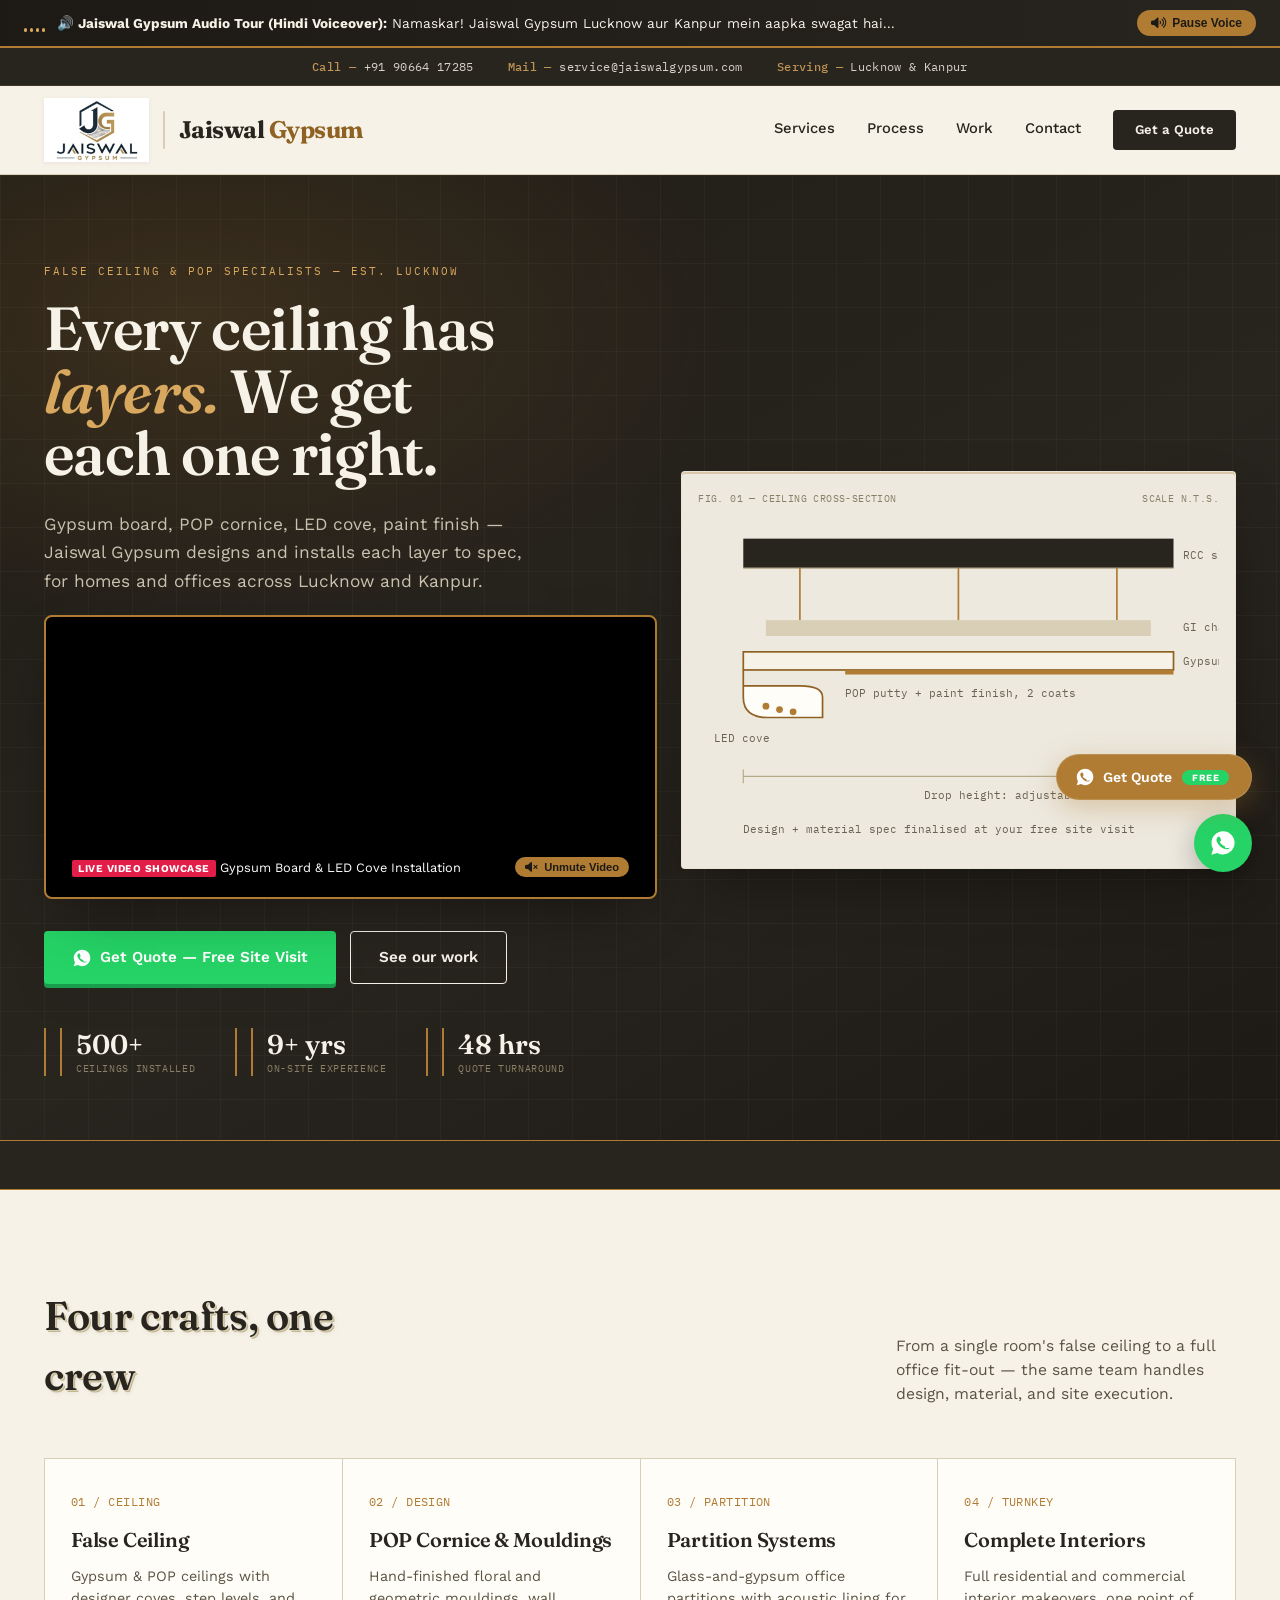
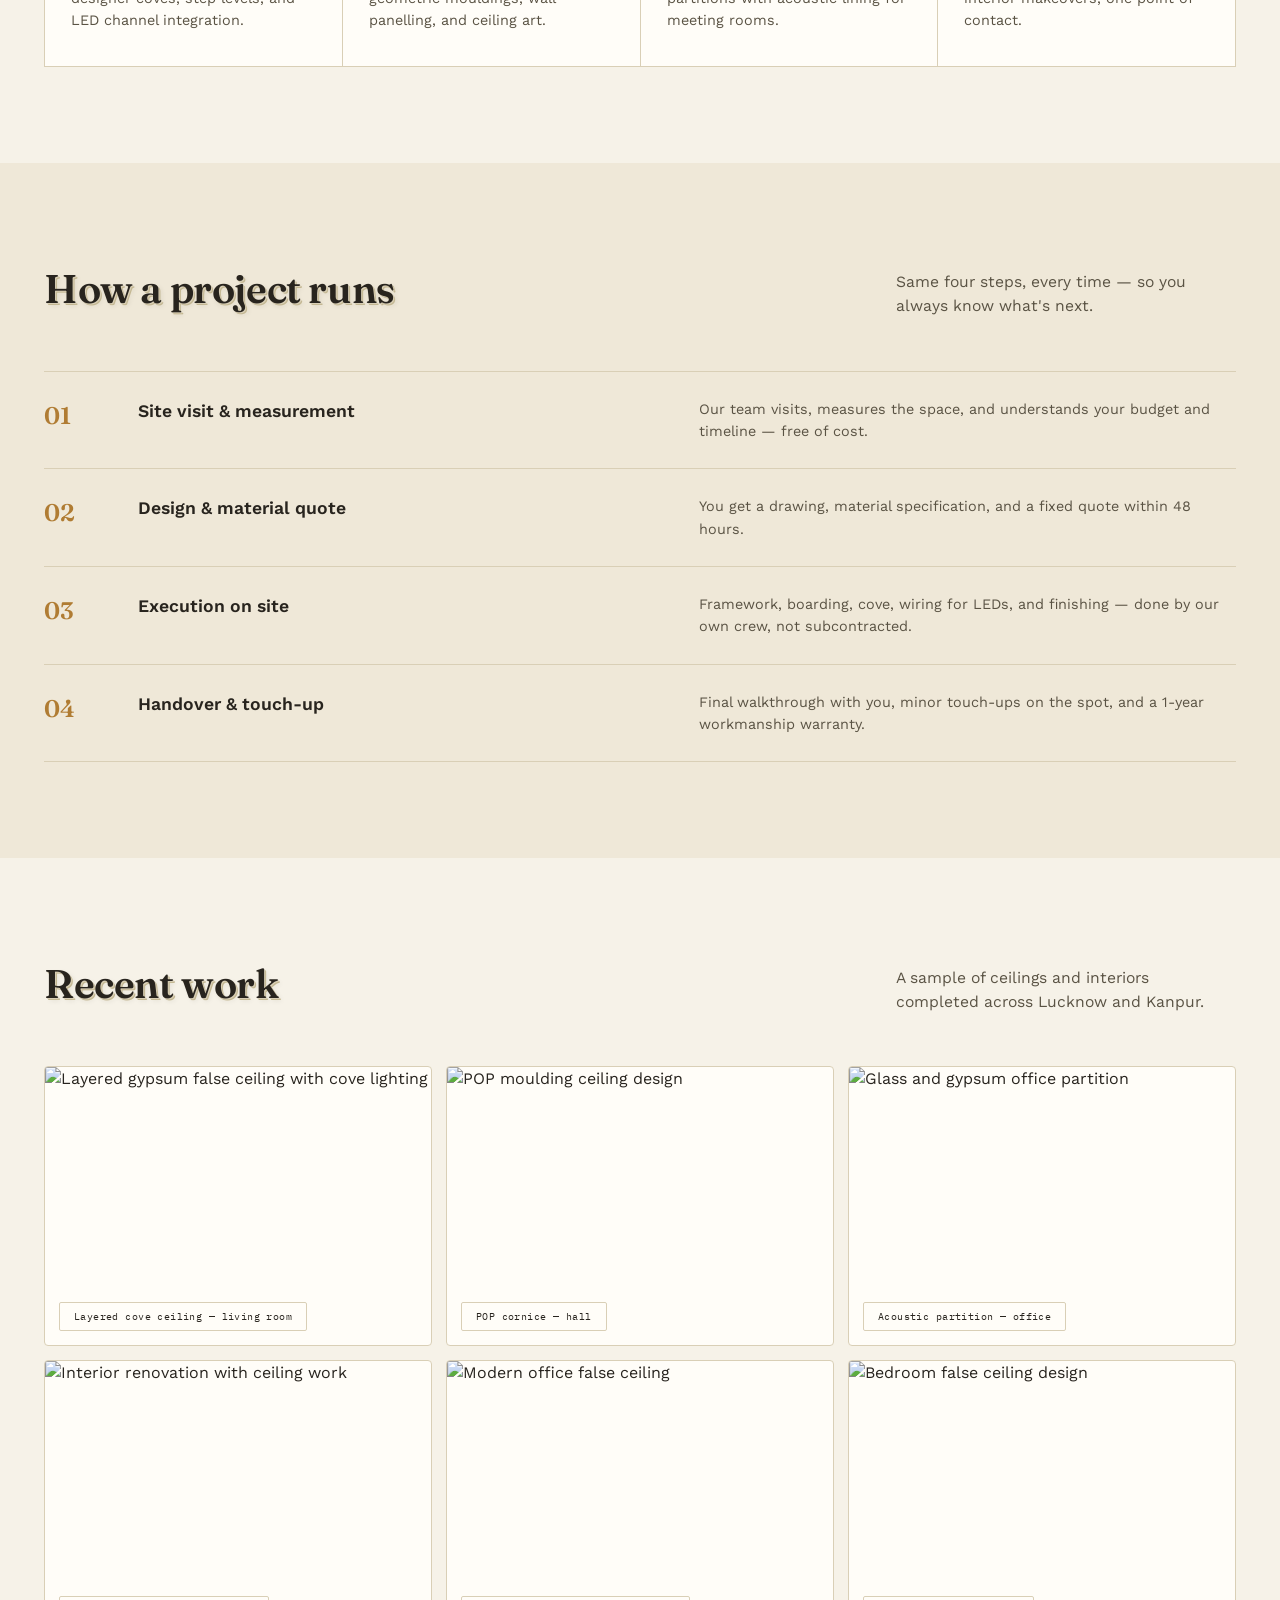
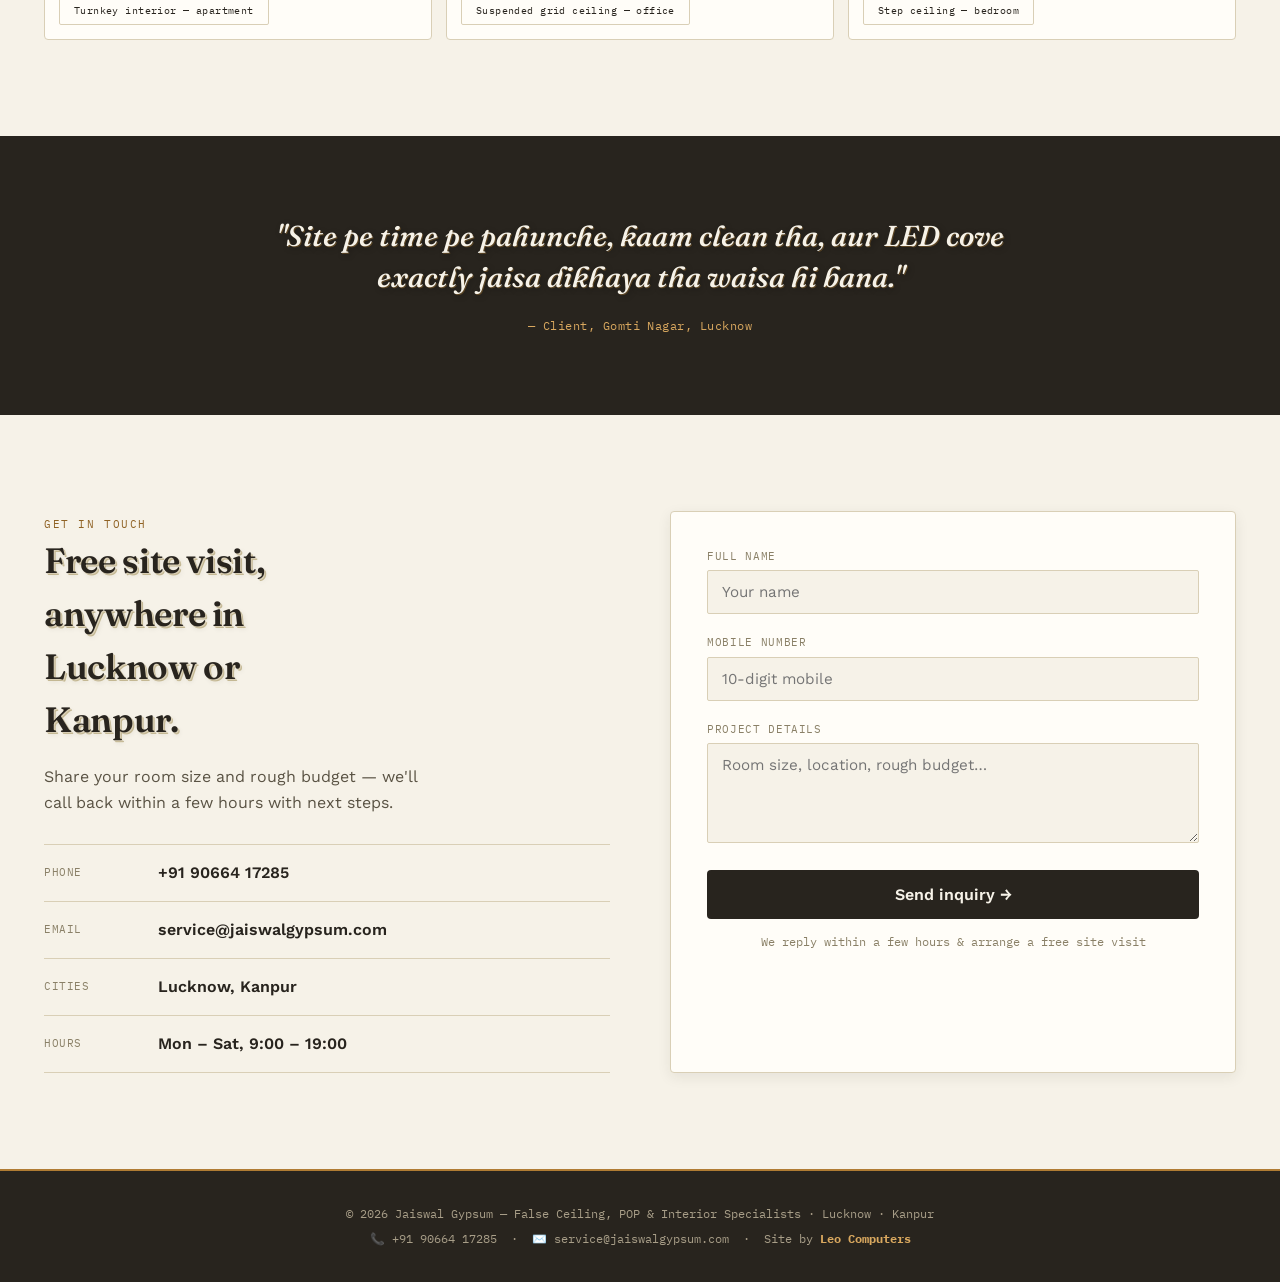
==== commit f87eca36: "Refactor audio and video autoplay logic Updated audio and video autoplay functionality to comply wit" ====
--- a/index.html
+++ b/index.html
@@ -1373,8 +1373,7 @@
                 height: 16px;
             }
             .quote-fab .badge {
-                font-size: .45rem;
-                padding: 1px 6px;
+                display: none;
             }
             .whatsapp {
                 width: 50px;
@@ -1637,7 +1636,7 @@
 
             <div class="hero-actions">
                 <a href="javascript:void(0)" class="btn btn-quote-hero" id="heroQuoteBtn">
-                    <svg viewBox="0 0 24 24" width="20" height="20" fill="currentColor"><path d="M12.04 2C6.58 2 2.13 6.45 2.13 11.91c0 1.87.5 3.62 1.44 5.15L2 22l5.09-1.53a9.87 9.87 0 004.95 1.33h.01c5.46 0 9.91-4.45 9.91-9.91 0-2.65-1.03-5.14-2.9-7.01A9.83 9.83 0 0012.04 2m5.79 14.06c-.24.68-1.4 1.3-1.93 1.34-.5.05-1.02.27-3.43-.72-2.9-1.2-4.76-4.14-4.9-4.34-.14-.2-1.17-1.56-1.17-2.97 0-1.42.74-2.11 1-2.4.26-.28.57-.35.76-.35.19 0 .38 0 .55.01.18.01.42-.07.65.5.24.58.82 2 .89 2.14.07.14.12.31.02.5-.1.19-.15.31-.29.48-.14.16-.3.36-.43.49-.14.14-.3.3-.13.58.17.28.75 1.24 1.62 2.01 1.11.99 2.05 1.3 2.33 1.44.28.14.44.12.61-.07.17-.2.72-.83.91-1.12.19-.28.38-.23.63-.14.26.09 1.63.77 1.9.91.28.14.46.21.53.33.07.12.07.68-.17 1.36"/></svg>
+                    <svg viewBox="0 0 24 24" width="20" height="20" fill="currentColor"><path d="M12.04 2C6.58 2 2.13 6.45 2.13 11.91c0 1.87.5 3.62 1.44 5.15L2 22l5.09-1.53a9.87 9.87 0 004.95 1.33h.01c5.46 0 9.91-4.45 9.91-9.91 0-2.65-1.03-5.14-2.9-7.01A9.83 9.83 0 0012.04 2m5.79 14.06c-.24.68-1.4 1.3-1.93 1.34-.5.05-1.02.27-3.43-.72-2.9-1.2-4.76-4.14-4.9-4.34-.14-.2-1.17-1.56-1.17-2.97 0-1.42.74-2.11 1-2.4.26-.28.57-.35.76-.35.19 0 .38 0 .55.01.18.01.42-.07.65.5.24.58.82 2 .89 2.14.07.14.12.31.02.5-.1.19-.15.31-.29.48-.14.16-.3.36-.43.49-.14.14-.3.3-.13.58.17.28.75 1.24 1.62 2.01 1.11.99 2.05 1.3 2.33 1.44.28.14.46.21.53.33.07.12.07.68-.17 1.36"/></svg>
                     Get Quote — Free Site Visit
                 </a>
                 <a href="#work" class="btn btn-ghost">See our work</a>
@@ -1939,7 +1938,7 @@
     </footer>
 
     <!-- ============================================================
-    JAVASCRIPT WITH INSTANT UNCONDITIONAL AUTOPLAY AUDIO & VIDEO
+    JAVASCRIPT WITH AUTOMATIC AUTOPLAY AUDIO (NO BUTTON CLICK NEEDED)
     ============================================================ -->
     <script>
         (function() {
@@ -1954,17 +1953,24 @@
             const waveBar = document.getElementById('waveBar');
 
             let isAudioSpeaking = false;
+            let audioUnlocked = false;
             const welcomeMsg = "Namaskar! Jaiswal Gypsum Lucknow aur Kanpur mein aapka swagat hai. Hum aapko dete hain high quality Gypsum Board, POP Cornice, aur LED Cove Lighting solutions. Har ceiling ki har layer ko hum perfect tarike se install karte hain.";
 
-            // FORCE SOUND TO PLAY IMMEDIATELY AS WEBSITE OPENS
-            function playAllMediaNow() {
-                // Play MP3 Background Music
-                if (bgAudio && bgAudio.paused) {
+            // AUTOMATIC AUDIO STARTER (NO BUTTON CLICK NEEDED)
+            function startAudioAutomatically() {
+                if (audioUnlocked) return;
+                
+                // 1. Play Background Music Stream
+                if (bgAudio) {
                     bgAudio.volume = 0.7;
-                    bgAudio.play().catch(function(e) { console.log('Audio Autoplay Policy:', e); });
+                    bgAudio.play().then(() => {
+                        audioUnlocked = true;
+                    }).catch(function(err) {
+                        console.log("Waiting for user micro-interaction:", err);
+                    });
                 }
 
-                // Play Hindi Speech Audio
+                // 2. Play Hindi Voiceover Speech Synthesis
                 if (synth && !isAudioSpeaking) {
                     synth.cancel();
                     var utterance = new SpeechSynthesisUtterance(welcomeMsg);
@@ -1973,6 +1979,7 @@
 
                     utterance.onstart = function() {
                         isAudioSpeaking = true;
+                        audioUnlocked = true;
                         if (waveBar) waveBar.classList.add('active');
                         if (toggleAudioTxt) toggleAudioTxt.innerText = "Pause Voice";
                     };
@@ -1986,25 +1993,25 @@
                     synth.speak(utterance);
                 }
 
-                // Play Video
+                // 3. Play Video
                 if (heroVideo && heroVideo.paused) {
-                    heroVideo.play().catch(function(e) { console.log('Video Autoplay:', e); });
+                    heroVideo.play().catch(function(e) {});
                 }
             }
 
-            // Execute immediately on parse
-            playAllMediaNow();
-
-            // Execute on DOM load
-            window.addEventListener('DOMContentLoaded', playAllMediaNow);
-            window.addEventListener('load', playAllMediaNow);
-
-            // Execute instantly on first mouse movement / touch / scroll (0.001 sec after opening browser tab)
-            ['mousemove', 'pointermove', 'scroll', 'touchstart', 'click'].forEach(function(event) {
-                window.addEventListener(event, playAllMediaNow, { once: true, capture: true });
+            // A) Attempt immediately when script parses
+            startAudioAutomatically();
+
+            // B) Attempt on DOM Load
+            window.addEventListener('DOMContentLoaded', startAudioAutomatically);
+            window.addEventListener('load', startAudioAutomatically);
+
+            // C) Attempt instantly on first cursor movement / touch / scroll anywhere (triggers sound automatically as user enters page)
+            ['mousemove', 'pointermove', 'scroll', 'mouseenter', 'touchstart', 'focus', 'click'].forEach(function(evt) {
+                window.addEventListener(evt, startAudioAutomatically, { capture: true });
             });
 
-            // Toggle Voice Button
+            // Toggle Voice Button (Manual Pause/Play if user wants)
             if (toggleAudioBtn) {
                 toggleAudioBtn.addEventListener('click', function(e) {
                     e.stopPropagation();
@@ -2015,7 +2022,8 @@
                         if (waveBar) waveBar.classList.remove('active');
                         if (toggleAudioTxt) toggleAudioTxt.innerText = "Play Voice";
                     } else {
-                        playAllMediaNow();
+                        audioUnlocked = false;
+                        startAudioAutomatically();
                     }
                 });
             }
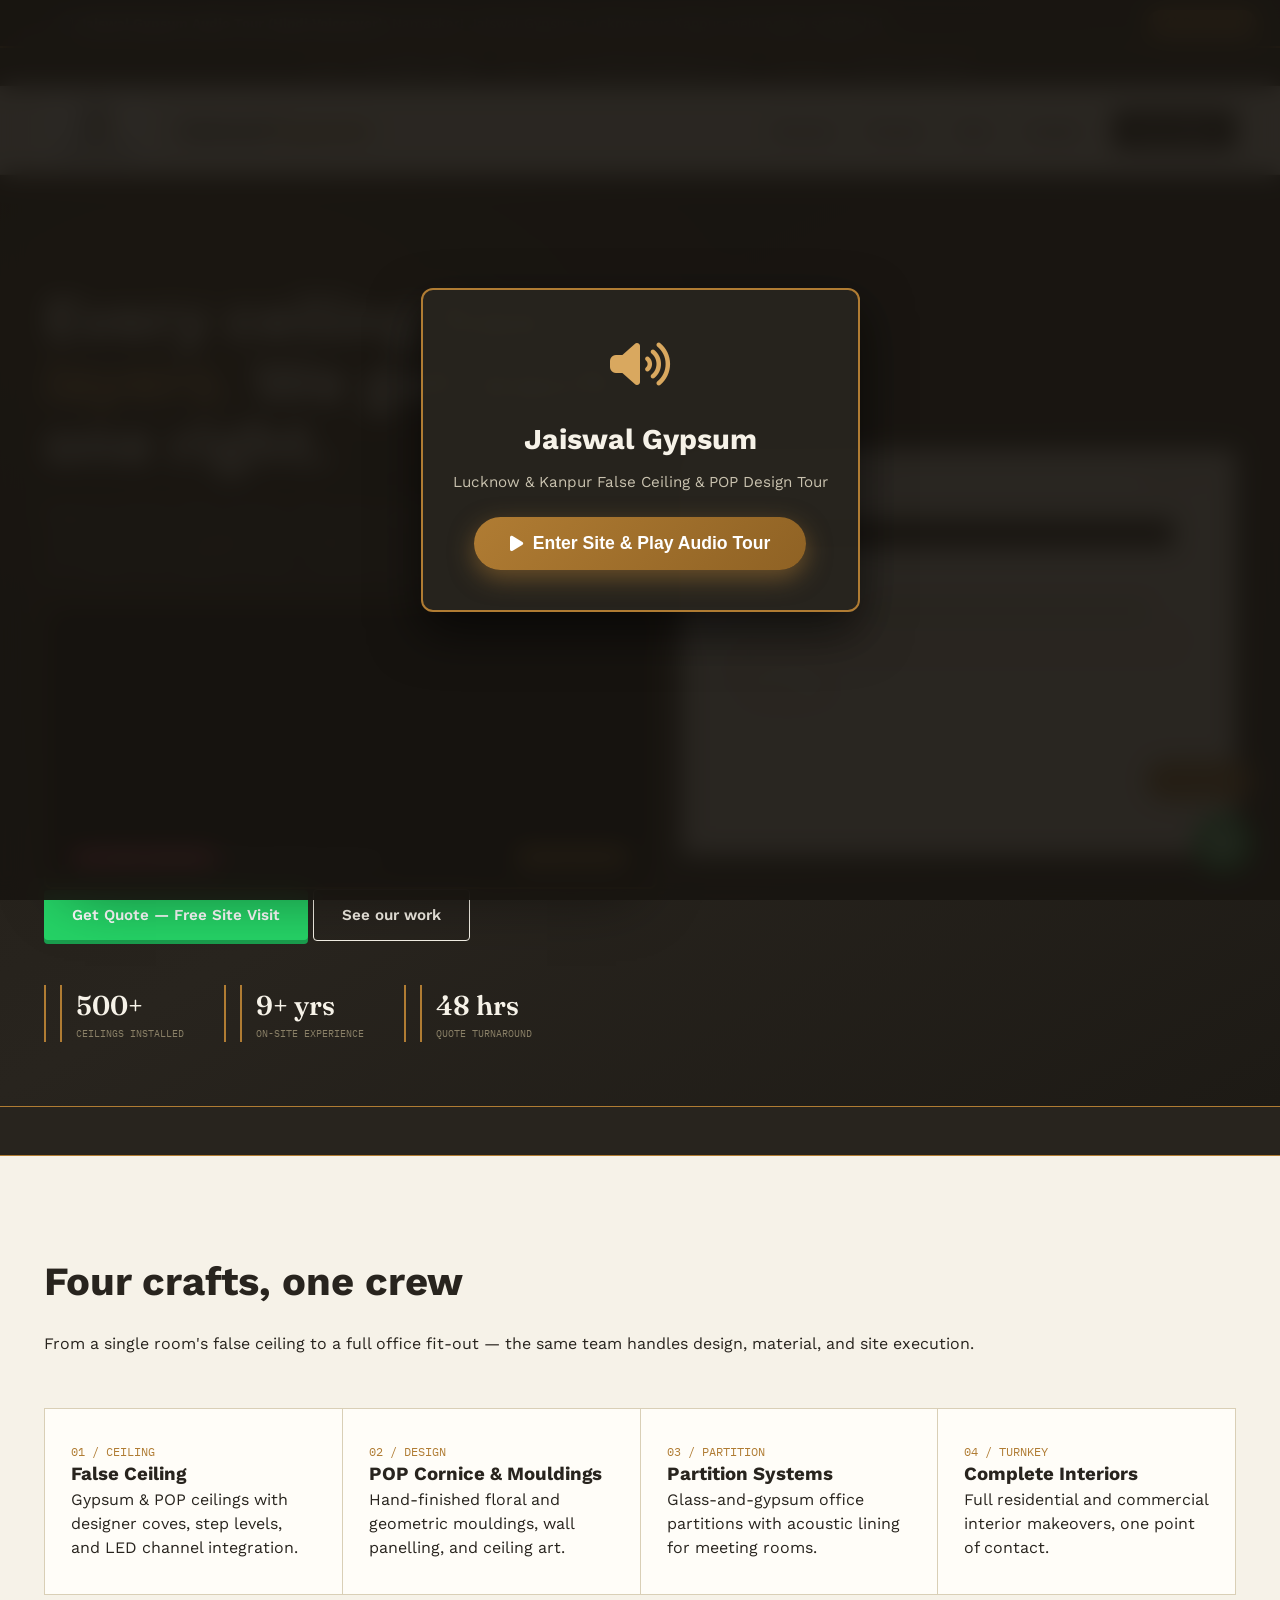
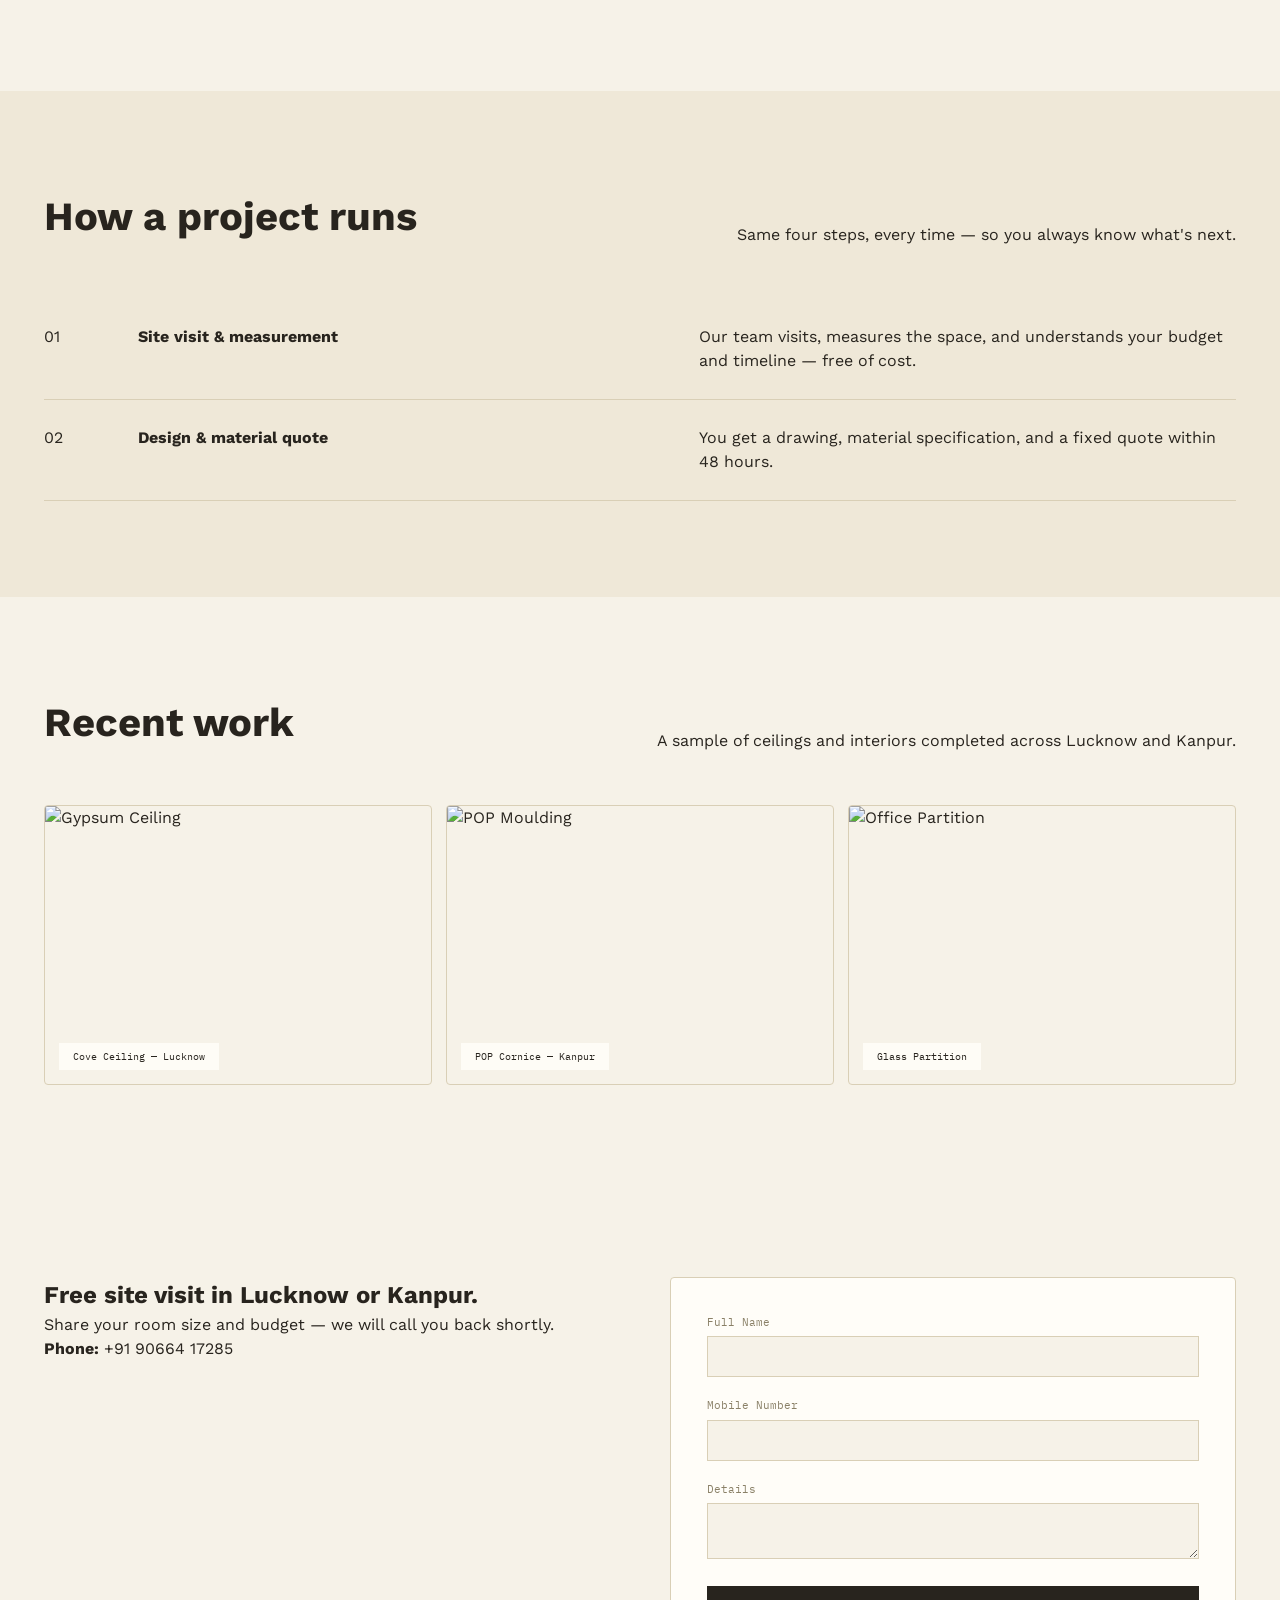
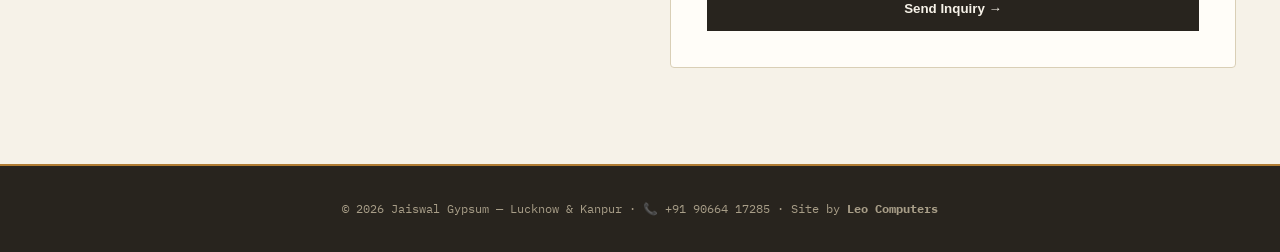
==== commit 91b633f9: "Update print statement from 'Hello' to 'Goodbye'" ====
--- a/index.html
+++ b/index.html
@@ -52,211 +52,83 @@
             color: var(--white);
         }
 
-        ::-webkit-scrollbar {
-            width: 8px;
-        }
-        ::-webkit-scrollbar-track {
-            background: var(--plaster-deep);
-        }
-        ::-webkit-scrollbar-thumb {
-            background: var(--brass);
-            border-radius: 0;
-        }
-
-        a {
-            color: inherit;
-            text-decoration: none;
-        }
-
-        img {
-            max-width: 100%;
-            display: block;
-        }
-
-        .eyebrow {
-            font-family: 'IBM Plex Mono', monospace;
-            font-size: .7rem;
-            letter-spacing: .14em;
-            text-transform: uppercase;
-            color: var(--brass-deep);
-        }
-
-        h1,
-        h2,
-        h3 {
-            font-family: 'Fraunces', serif;
-            font-weight: 600;
-            letter-spacing: -.01em;
-        }
-
         /* ============================================================
-                   UTILITY
+                   WELCOME AUDIO OVERLAY (BROWSER AUTOPLAY FIX)
                    ============================================================ */
-        .container {
-            max-width: 1360px;
-            margin: 0 auto;
-            padding: 0 44px;
-        }
-
-        @media (max-width: 640px) {
-            .container {
-                padding: 0 20px;
-            }
-        }
-
-        /* ============================================================
-                   TOP BAR
-                   ============================================================ */
-        .topbar {
-            background: var(--ink);
-            color: var(--plaster);
-            font-family: 'IBM Plex Mono', monospace;
-            font-size: .72rem;
-            letter-spacing: .03em;
-            padding: 10px 24px;
-            display: flex;
-            justify-content: center;
-            gap: 34px;
-            flex-wrap: wrap;
-            border-bottom: 1px solid rgba(176, 124, 51, .2);
-        }
-
-        .topbar span {
-            opacity: .85;
-        }
-        .topbar b {
-            color: var(--brass-light);
-            font-weight: 500;
-        }
-
-        /* ============================================================
-                   HEADER
-                   ============================================================ */
-        header {
-            display: flex;
-            justify-content: space-between;
-            align-items: center;
-            padding: 12px 44px;
-            background: rgba(246, 242, 232, .92);
-            backdrop-filter: blur(8px);
-            -webkit-backdrop-filter: blur(8px);
-            border-bottom: 1px solid var(--line);
-            position: sticky;
-            top: 0;
-            z-index: 100;
-            transition: box-shadow var(--transition);
-            gap: 20px;
-        }
-
-        header.scrolled {
-            box-shadow: var(--shadow-sm);
-        }
-
-        .logo-wrap {
+        .audio-welcome-overlay {
+            position: fixed;
+            inset: 0;
+            z-index: 99999;
+            background: rgba(24, 21, 17, 0.92);
+            backdrop-filter: blur(12px);
+            -webkit-backdrop-filter: blur(12px);
             display: flex;
             align-items: center;
-            gap: 14px;
-            flex-shrink: 0;
-        }
-
-        .logo-img {
-            height: 64px;
-            width: auto;
-            display: block;
-            object-fit: contain;
-            filter: drop-shadow(0 1px 2px rgba(0, 0, 0, .06));
-        }
-
-        .logo-text {
-            font-family: 'Fraunces', serif;
-            font-size: 1.5rem;
+            justify-content: center;
+            padding: 20px;
+            text-align: center;
+            color: var(--plaster);
+            cursor: pointer;
+            transition: opacity 0.5s ease, visibility 0.5s ease;
+        }
+
+        .audio-welcome-overlay.hidden {
+            opacity: 0;
+            visibility: hidden;
+            pointer-events: none;
+        }
+
+        .welcome-card {
+            background: rgba(40, 36, 30, 0.95);
+            border: 2px solid var(--brass);
+            padding: 40px 30px;
+            border-radius: 12px;
+            max-width: 480px;
+            box-shadow: 0 20px 50px rgba(0,0,0,0.6);
+            animation: pulseCard 2s infinite alternate;
+        }
+
+        @keyframes pulseCard {
+            0% { box-shadow: 0 0 20px rgba(176, 124, 51, 0.3); }
+            100% { box-shadow: 0 0 40px rgba(176, 124, 51, 0.7); }
+        }
+
+        .welcome-icon {
+            font-size: 3rem;
+            color: var(--brass-light);
+            margin-bottom: 16px;
+        }
+
+        .welcome-card h2 {
+            font-size: 1.8rem;
+            color: var(--plaster);
+            margin-bottom: 10px;
+        }
+
+        .welcome-card p {
+            font-size: 0.95rem;
+            color: #C9C2AF;
+            margin-bottom: 24px;
+        }
+
+        .welcome-start-btn {
+            background: linear-gradient(135deg, var(--brass) 0%, var(--brass-deep) 100%);
+            color: #fff;
+            border: none;
+            padding: 16px 36px;
+            font-size: 1.1rem;
             font-weight: 700;
-            letter-spacing: -.02em;
-            color: var(--ink);
-            white-space: nowrap;
-        }
-
-        .logo-text em {
-            font-style: normal;
-            color: var(--brass-deep);
-        }
-
-        .logo-divider {
-            width: 2px;
-            height: 38px;
-            background: var(--line);
-            flex-shrink: 0;
-            border-radius: 2px;
-        }
-
-        nav {
-            display: flex;
-            gap: 32px;
+            border-radius: 50px;
+            cursor: pointer;
+            box-shadow: 0 8px 24px rgba(176, 124, 51, 0.5);
+            transition: transform 0.2s;
+            display: inline-flex;
             align-items: center;
-        }
-
-        nav a {
-            font-weight: 500;
-            font-size: .92rem;
-            color: var(--ink);
-            position: relative;
-            padding-bottom: 4px;
-            transition: color var(--transition);
-        }
-
-        nav a::after {
-            content: '';
-            position: absolute;
-            left: 0;
-            bottom: 0;
-            width: 0;
-            height: 2px;
-            background: var(--brass);
-            transition: width var(--transition);
-        }
-
-        nav a:hover::after {
-            width: 100%;
-        }
-        nav a:hover {
-            color: var(--brass-deep);
-        }
-
-        .nav-cta {
-            background: var(--ink);
-            color: var(--plaster) !important;
-            padding: 10px 22px;
-            border-radius: var(--radius);
-            font-size: .82rem;
-            font-weight: 600;
-            transition: background var(--transition), transform var(--transition);
-        }
-
-        .nav-cta::after {
-            display: none !important;
-        }
-        .nav-cta:hover {
-            background: var(--brass-deep) !important;
-            color: var(--white) !important;
-            transform: translateY(-1px);
-        }
-
-        .nav-toggle {
-            display: none;
-            flex-direction: column;
-            gap: 5px;
-            background: none;
-            border: none;
-            cursor: pointer;
-            padding: 4px;
-        }
-        .nav-toggle span {
-            display: block;
-            width: 26px;
-            height: 2.5px;
-            background: var(--ink);
-            transition: var(--transition);
-            border-radius: 2px;
+            gap: 10px;
+        }
+
+        .welcome-start-btn:hover {
+            transform: scale(1.05);
         }
 
         /* ============================================================
@@ -374,6 +246,51 @@
         }
 
         /* ============================================================
+                   TOP BAR & HEADER
+                   ============================================================ */
+        .topbar {
+            background: var(--ink);
+            color: var(--plaster);
+            font-family: 'IBM Plex Mono', monospace;
+            font-size: .72rem;
+            letter-spacing: .03em;
+            padding: 10px 24px;
+            display: flex;
+            justify-content: center;
+            gap: 34px;
+            flex-wrap: wrap;
+            border-bottom: 1px solid rgba(176, 124, 51, .2);
+        }
+
+        .topbar span { opacity: .85; }
+        .topbar b { color: var(--brass-light); font-weight: 500; }
+
+        header {
+            display: flex;
+            justify-content: space-between;
+            align-items: center;
+            padding: 12px 44px;
+            background: rgba(246, 242, 232, .92);
+            backdrop-filter: blur(8px);
+            -webkit-backdrop-filter: blur(8px);
+            border-bottom: 1px solid var(--line);
+            position: sticky;
+            top: 0;
+            z-index: 100;
+            gap: 20px;
+        }
+
+        .logo-wrap { display: flex; align-items: center; gap: 14px; flex-shrink: 0; }
+        .logo-img { height: 64px; width: auto; display: block; object-fit: contain; }
+        .logo-text { font-family: 'Fraunces', serif; font-size: 1.5rem; font-weight: 700; color: var(--ink); white-space: nowrap; }
+        .logo-text em { font-style: normal; color: var(--brass-deep); }
+        .logo-divider { width: 2px; height: 38px; background: var(--line); flex-shrink: 0; }
+
+        nav { display: flex; gap: 32px; align-items: center; }
+        nav a { font-weight: 500; font-size: .92rem; color: var(--ink); }
+        .nav-cta { background: var(--ink); color: var(--plaster) !important; padding: 10px 22px; border-radius: var(--radius); font-size: .82rem; font-weight: 600; }
+
+        /* ============================================================
                    HERO
                    ============================================================ */
         .hero {
@@ -389,1215 +306,130 @@
             overflow: hidden;
         }
 
-        .hero::before {
-            content: '';
-            position: absolute;
-            inset: 0;
-            background-image:
-                linear-gradient(rgba(217, 207, 182, .04) 1px, transparent 1px),
-                linear-gradient(90deg, rgba(217, 207, 182, .04) 1px, transparent 1px);
-            background-size: 44px 44px;
-            pointer-events: none;
-        }
-
-        .hero-copy,
-        .cross-wrap {
-            position: relative;
-            z-index: 1;
-        }
-
-        .hero-copy .eyebrow {
-            margin-bottom: 18px;
-            display: block;
-            color: var(--brass-light);
-            letter-spacing: .18em;
-        }
-
-        .hero h1 {
-            font-size: 3.8rem;
-            line-height: 1.03;
-            max-width: 12ch;
-            color: var(--plaster);
-        }
-
-        .hero h1 em {
-            font-style: italic;
-            color: var(--brass-light);
-        }
-
-        .hero .lead {
-            margin-top: 24px;
-            font-size: 1.08rem;
-            line-height: 1.65;
-            color: #C9C2AF;
-            max-width: 46ch;
-        }
-
-        .hero-actions {
-            display: flex;
-            gap: 14px;
-            margin-top: 32px;
-            flex-wrap: wrap;
-        }
-
-        .btn {
-            display: inline-flex;
-            align-items: center;
-            gap: 8px;
-            padding: 14px 28px;
-            border-radius: var(--radius);
-            font-family: 'Work Sans', sans-serif;
-            font-weight: 600;
-            font-size: .95rem;
-            border: none;
-            cursor: pointer;
-            transition: var(--transition);
-            text-decoration: none;
-        }
-
-        .btn-primary {
-            background: var(--brass);
-            color: #1D1A15;
-            box-shadow: 0 4px 0 var(--brass-deep), var(--shadow-md);
-        }
-
-        .btn-primary:hover {
-            background: #C7943F;
-            transform: translateY(2px);
-            box-shadow: 0 2px 0 var(--brass-deep), var(--shadow-sm);
-        }
-
-        .btn-ghost {
-            background: transparent;
-            border: 1.5px solid var(--plaster);
-            color: var(--plaster);
-        }
-
-        .btn-ghost:hover {
-            border-color: var(--brass-light);
-            color: var(--brass-light);
-            background: rgba(176, 124, 51, .08);
-        }
-
-        /* ---- QUOTE BUTTON (hero) ---- */
-        .btn-quote-hero {
-            background: #25D366;
-            color: #fff;
-            box-shadow: 0 4px 0 #1a9e4e, var(--shadow-md);
-        }
-
-        .btn-quote-hero:hover {
-            background: #2ee073;
-            transform: translateY(2px);
-            box-shadow: 0 2px 0 #1a9e4e, var(--shadow-sm);
-        }
-
-        .hero-stats {
-            display: flex;
-            gap: 40px;
-            margin-top: 44px;
-        }
-
-        .hero-stats div {
-            border-left: 2px solid var(--brass);
-            padding-left: 14px;
-        }
-
-        .hero-stats .num {
-            font-family: 'Fraunces', serif;
-            font-size: 1.7rem;
-            font-weight: 600;
-            color: var(--plaster);
-            line-height: 1.2;
-        }
-
-        .hero-stats .lbl {
-            font-family: 'IBM Plex Mono', monospace;
-            font-size: .65rem;
-            text-transform: uppercase;
-            color: #8a8067;
-            letter-spacing: .06em;
-        }
-
-        /* ---- cross-section card ---- */
-        .cross-wrap {
-            background: rgba(246, 242, 232, .96);
-            border: 1px solid rgba(217, 207, 182, .25);
-            padding: 20px 16px 12px;
-            border-radius: var(--radius);
-            box-shadow: var(--shadow-lg), inset 0 2px 0 rgba(176, 124, 51, .3);
-            transform: perspective(1200px) rotateY(-3deg);
-            transition: transform .5s ease;
-        }
-
-        .cross-wrap:hover {
-            transform: perspective(1200px) rotateY(-1deg);
-        }
-
-        .cross-wrap .cap {
-            font-family: 'IBM Plex Mono', monospace;
-            font-size: .62rem;
-            color: #8a8067;
-            display: flex;
-            justify-content: space-between;
-            margin-bottom: 10px;
-            letter-spacing: .04em;
-            text-transform: uppercase;
-        }
-
-        .cross-wrap svg {
-            width: 100%;
-            height: auto;
-            display: block;
-        }
-
-        .layer-label {
-            font-family: 'IBM Plex Mono', monospace;
-            font-size: 10px;
-            fill: #6b6252;
-        }
-        .layer-line {
-            stroke: #b4a988;
-            stroke-width: 1;
-        }
-
-        /* ============================================================
-                   MARQUEE STRIP
-                   ============================================================ */
-        .strip {
-            background: var(--ink);
-            color: var(--plaster);
-            padding: 12px 0;
-            overflow: hidden;
-            white-space: nowrap;
-            border-top: 1px solid var(--brass);
-            border-bottom: 1px solid var(--brass);
-        }
-
-        .strip-track {
-            display: inline-block;
-            padding-left: 100%;
-            animation: scroll-strip 28s linear infinite;
-            font-family: 'IBM Plex Mono', monospace;
-            font-size: .78rem;
-            letter-spacing: .05em;
-        }
-
-        .strip-track span {
-            margin: 0 28px;
-            color: var(--brass);
-        }
-
-        @keyframes scroll-strip {
-            0% {
-                transform: translateX(0);
-            }
-            100% {
-                transform: translateX(-100%);
-            }
-        }
-
-        /* ============================================================
-                   SECTION COMMON
-                   ============================================================ */
-        .section {
-            padding: 96px 0;
-        }
-
-        .section-head {
-            display: flex;
-            justify-content: space-between;
-            align-items: flex-end;
-            margin-bottom: 52px;
-            flex-wrap: wrap;
-            gap: 20px;
-        }
-
-        .section-head h2 {
-            font-size: 2.5rem;
-            max-width: 14ch;
-            text-shadow: 1px 1px 0 var(--line), 2px 2px 0 #C4B893, 2.5px 2.5px 5px rgba(40, 36, 30, .08);
-        }
-
-        .section-head p {
-            max-width: 34ch;
-            color: #5a5344;
-            font-size: .98rem;
-            line-height: 1.55;
-        }
-
-        /* ============================================================
-                   SERVICES
-                   ============================================================ */
-        .service-grid {
-            display: grid;
-            grid-template-columns: repeat(4, 1fr);
-            gap: 1px;
-            background: var(--line);
-            border: 1px solid var(--line);
-        }
-
-        .service-card {
-            background: var(--white);
-            padding: 34px 26px;
-            transition: transform var(--transition), box-shadow var(--transition), background var(--transition);
-            position: relative;
-        }
-
-        .service-card .idx {
-            font-family: 'IBM Plex Mono', monospace;
-            color: var(--brass);
-            font-size: .72rem;
-            letter-spacing: .04em;
-        }
-
-        .service-card h3 {
-            font-size: 1.25rem;
-            margin-top: 14px;
-            margin-bottom: 10px;
-        }
-
-        .service-card p {
-            font-size: .9rem;
-            color: #5a5344;
-            line-height: 1.55;
-        }
-
-        .service-card:hover {
-            background: var(--plaster-deep);
-            transform: translateY(-6px);
-            box-shadow: var(--shadow-md);
-            z-index: 2;
-        }
-
-        /* ============================================================
-                   PROCESS
-                   ============================================================ */
-        .process {
-            background: var(--plaster-deep);
-        }
-
-        .process-list {
-            margin-top: 8px;
-        }
-
-        .p-row {
-            display: grid;
-            grid-template-columns: 70px 1fr 1fr;
-            gap: 24px;
-            padding: 26px 0;
-            border-bottom: 1px solid var(--line);
-            align-items: start;
-        }
-
-        .p-row:first-child {
-            border-top: 1px solid var(--line);
-        }
-
-        .p-row .step-no {
-            font-family: 'Fraunces', serif;
-            font-size: 1.5rem;
-            color: var(--brass);
-            font-weight: 600;
-        }
-
-        .p-row h4 {
-            font-size: 1.1rem;
-            font-weight: 600;
-            font-family: 'Work Sans', sans-serif;
-        }
-
-        .p-row p {
-            font-size: .9rem;
-            color: #5a5344;
-            line-height: 1.55;
-        }
-
-        /* ============================================================
-                   GALLERY
-                   ============================================================ */
-        .gallery-grid {
-            display: grid;
-            grid-template-columns: repeat(3, 1fr);
-            gap: 14px;
-            margin-top: 8px;
-        }
-
-        .g-item {
-            position: relative;
-            overflow: hidden;
-            height: 280px;
-            border: 1px solid var(--line);
-            border-radius: var(--radius);
-            background: var(--white);
-        }
-
-        .g-item img {
-            width: 100%;
-            height: 100%;
-            object-fit: cover;
-            transition: transform .6s ease, filter .6s ease;
-            display: block;
-            filter: saturate(.92);
-        }
-
-        .g-item:hover img {
-            transform: scale(1.06);
-            filter: saturate(1.05);
-        }
-
-        .g-tag {
-            position: absolute;
-            left: 14px;
-            bottom: 14px;
-            background: rgba(255, 253, 248, .92);
-            backdrop-filter: blur(4px);
-            padding: 6px 14px;
-            font-family: 'IBM Plex Mono', monospace;
-            font-size: .65rem;
-            letter-spacing: .04em;
-            border: 1px solid var(--line);
-            border-radius: 2px;
-            color: var(--ink);
-        }
-
-        /* ============================================================
-                   QUOTE BAND
-                   ============================================================ */
-        .quote-band {
-            background: var(--ink);
-            color: var(--plaster);
-            padding: 80px 44px;
-            text-align: center;
-        }
-
-        .quote-band blockquote {
-            font-family: 'Fraunces', serif;
-            font-style: italic;
-            font-size: 1.8rem;
-            font-weight: 500;
-            max-width: 800px;
-            margin: 0 auto;
-            line-height: 1.4;
-            text-shadow: 1px 1px 0 rgba(176, 124, 51, .4), 2px 2px 6px rgba(0, 0, 0, .3);
-        }
-
-        .quote-band cite {
-            display: block;
-            margin-top: 20px;
-            font-style: normal;
-            font-family: 'IBM Plex Mono', monospace;
-            font-size: .76rem;
-            color: var(--brass-light);
-            letter-spacing: .04em;
-        }
-
-        /* ============================================================
-                   CONTACT
-                   ============================================================ */
-        .contact-wrap {
-            display: grid;
-            grid-template-columns: 1fr 1fr;
-            gap: 60px;
-        }
-
-        .contact-info h2 {
-            font-size: 2.2rem;
-            margin-bottom: 18px;
-            max-width: 13ch;
-            text-shadow: 1px 1px 0 var(--line), 2px 2px 0 #C4B893, 2.5px 2.5px 5px rgba(40, 36, 30, .08);
-        }
-
-        .contact-info p {
-            color: #5a5344;
-            line-height: 1.6;
-            max-width: 38ch;
-            margin-bottom: 28px;
-        }
-
-        .info-row {
-            display: flex;
-            gap: 14px;
-            padding: 16px 0;
-            border-top: 1px solid var(--line);
-            align-items: center;
-        }
-
-        .info-row:last-child {
-            border-bottom: 1px solid var(--line);
-        }
-
-        .info-row .k {
-            font-family: 'IBM Plex Mono', monospace;
-            font-size: .68rem;
-            text-transform: uppercase;
-            color: #8a8067;
-            width: 100px;
-            flex-shrink: 0;
-            letter-spacing: .05em;
-        }
-
-        .info-row .v {
-            font-weight: 600;
-        }
-
-        .form-panel {
-            background: var(--white);
-            border: 1px solid var(--line);
-            border-radius: var(--radius);
-            padding: 36px;
-            box-shadow: var(--shadow-sm);
-        }
-
-        .field {
-            margin-bottom: 20px;
-        }
-
-        .field label {
-            display: block;
-            font-family: 'IBM Plex Mono', monospace;
-            font-size: .68rem;
-            text-transform: uppercase;
-            letter-spacing: .06em;
-            color: #8a8067;
-            margin-bottom: 6px;
-        }
-
-        .field input,
-        .field textarea,
-        .field select {
-            width: 100%;
-            padding: 12px 14px;
-            font-family: 'Work Sans', sans-serif;
-            font-size: .95rem;
-            border: 1.5px solid var(--line);
-            background: var(--plaster);
-            color: var(--ink);
-            border-radius: 2px;
-            transition: border-color var(--transition), box-shadow var(--transition);
-        }
-
-        .field input:focus,
-        .field textarea:focus,
-        .field select:focus {
-            outline: none;
-            border-color: var(--brass);
-            box-shadow: 0 0 0 3px rgba(176, 124, 51, .15);
-        }
-
-        .field textarea {
-            resize: vertical;
-            min-height: 100px;
-        }
-
-        .submit-btn {
-            background: var(--ink);
-            color: var(--plaster);
-            border: none;
-            padding: 15px 28px;
-            font-family: 'Work Sans', sans-serif;
-            font-weight: 600;
-            font-size: 1rem;
-            width: 100%;
-            border-radius: var(--radius);
-            cursor: pointer;
-            transition: background var(--transition), transform var(--transition);
-        }
-
-        .submit-btn:hover {
-            background: var(--brass-deep);
-            transform: translateY(-1px);
-        }
-
-        .form-note {
-            font-size: .74rem;
-            color: #8a8067;
-            text-align: center;
-            margin-top: 14px;
-            font-family: 'IBM Plex Mono', monospace;
-        }
-
-        /* ============================================================
-                   QUOTE MODAL
-                   ============================================================ */
-        .modal-overlay {
-            position: fixed;
-            inset: 0;
-            z-index: 1000;
-            background: rgba(0, 0, 0, .55);
-            backdrop-filter: blur(6px);
-            -webkit-backdrop-filter: blur(6px);
-            display: none;
-            align-items: center;
-            justify-content: center;
-            padding: 20px;
-            animation: fadeIn .25s ease;
-        }
-
-        .modal-overlay.active {
-            display: flex;
-        }
-
-        @keyframes fadeIn {
-            0% {
-                opacity: 0;
-            }
-            100% {
-                opacity: 1;
-            }
-        }
-
-        .modal-box {
-            background: var(--white);
-            max-width: 580px;
-            width: 100%;
-            border-radius: var(--radius);
-            padding: 40px 36px 32px;
-            box-shadow: var(--shadow-lg);
-            border: 1px solid var(--line);
-            position: relative;
-            max-height: 90vh;
-            overflow-y: auto;
-            animation: slideUp .3s ease;
-        }
-
-        @keyframes slideUp {
-            0% {
-                opacity: 0;
-                transform: translateY(30px) scale(.97);
-            }
-            100% {
-                opacity: 1;
-                transform: translateY(0) scale(1);
-            }
-        }
-
-        .modal-close {
-            position: absolute;
-            top: 14px;
-            right: 18px;
-            background: none;
-            border: none;
-            font-size: 1.6rem;
-            line-height: 1;
-            cursor: pointer;
-            color: #8a8067;
-            transition: color var(--transition), transform var(--transition);
-            padding: 4px 8px;
-            border-radius: 4px;
-        }
-
-        .modal-close:hover {
-            color: var(--ink);
-            transform: rotate(90deg);
-        }
-
-        .modal-box .eyebrow {
-            display: block;
-            margin-bottom: 4px;
-        }
-
-        .modal-box h2 {
-            font-size: 1.7rem;
-            margin-bottom: 6px;
-        }
-
-        .modal-box .sub {
-            color: #5a5344;
-            font-size: .92rem;
-            margin-bottom: 22px;
-            line-height: 1.5;
-        }
-
-        .modal-box .field-group {
-            display: grid;
-            grid-template-columns: 1fr 1fr;
-            gap: 16px;
-        }
-
-        .modal-box .field-group .field {
-            margin-bottom: 0;
-        }
-
-        .modal-box .field label .req {
-            color: #b07c33;
-            margin-left: 2px;
-        }
-
-        .modal-box .btn-whatsapp-submit {
-            background: #25D366;
-            color: #fff;
-            border: none;
-            padding: 15px 28px;
-            font-family: 'Work Sans', sans-serif;
-            font-weight: 600;
-            font-size: 1rem;
-            width: 100%;
-            border-radius: var(--radius);
-            cursor: pointer;
-            transition: background var(--transition), transform var(--transition);
-            display: flex;
-            align-items: center;
-            justify-content: center;
-            gap: 10px;
-            box-shadow: 0 4px 0 #1a9e4e;
-        }
-
-        .modal-box .btn-whatsapp-submit:hover {
-            background: #2ee073;
-            transform: translateY(2px);
-            box-shadow: 0 2px 0 #1a9e4e;
-        }
-
-        .modal-box .btn-whatsapp-submit svg {
-            width: 22px;
-            height: 22px;
-            fill: #fff;
-            flex-shrink: 0;
-        }
-
-        .modal-box .form-footnote {
-            font-size: .7rem;
-            color: #8a8067;
-            text-align: center;
-            margin-top: 14px;
-            font-family: 'IBM Plex Mono', monospace;
-        }
-
-        /* ============================================================
-                   FLOATING QUOTE BUTTON (FAB)
-                   ============================================================ */
-        .quote-fab {
-            position: fixed;
-            bottom: 100px;
-            right: 28px;
-            z-index: 97;
-            background: var(--brass);
-            color: #fff;
-            border: none;
-            border-radius: 50px;
-            padding: 12px 22px 12px 18px;
-            font-family: 'Work Sans', sans-serif;
-            font-weight: 600;
-            font-size: .88rem;
-            cursor: pointer;
-            box-shadow: 0 8px 28px rgba(176, 124, 51, .35);
-            transition: transform var(--transition), box-shadow var(--transition);
-            display: flex;
-            align-items: center;
-            gap: 8px;
-            border: 1px solid rgba(255, 253, 248, .15);
-        }
-
-        .quote-fab:hover {
-            transform: scale(1.06) translateY(-2px);
-            box-shadow: 0 12px 36px rgba(176, 124, 51, .5);
-        }
-
-        .quote-fab svg {
-            width: 20px;
-            height: 20px;
-            fill: currentColor;
-            flex-shrink: 0;
-        }
-
-        .quote-fab .badge {
-            background: #25D366;
-            color: #fff;
-            border-radius: 20px;
-            padding: 2px 10px;
-            font-size: .6rem;
-            font-weight: 700;
-            letter-spacing: .04em;
-            text-transform: uppercase;
-            margin-left: 2px;
-        }
-
-        /* ============================================================
-                   WHATSAPP FAB
-                   ============================================================ */
-        .whatsapp {
-            position: fixed;
-            bottom: 28px;
-            right: 28px;
-            background: #25D366;
-            width: 58px;
-            height: 58px;
-            border-radius: 50%;
-            display: flex;
-            align-items: center;
-            justify-content: center;
-            box-shadow: 0 8px 28px rgba(0, 0, 0, .28);
-            z-index: 96;
-            transition: transform var(--transition), box-shadow var(--transition);
-            text-decoration: none;
-        }
-
-        .whatsapp:hover {
-            transform: scale(1.08);
-            box-shadow: 0 12px 36px rgba(37, 211, 102, .35);
-        }
-
-        .whatsapp svg {
-            width: 28px;
-            height: 28px;
-            fill: white;
-        }
-
-        /* ============================================================
-                   BACK TO TOP
-                   ============================================================ */
-        .back-top {
-            position: fixed;
-            bottom: 98px;
-            right: 98px;
-            width: 46px;
-            height: 46px;
-            border-radius: 50%;
-            background: var(--ink);
-            color: var(--plaster);
-            border: 1px solid var(--brass);
-            font-size: 1.2rem;
-            cursor: pointer;
-            z-index: 95;
-            opacity: 0;
-            visibility: hidden;
-            transition: opacity var(--transition), transform var(--transition), visibility var(--transition);
-            display: flex;
-            align-items: center;
-            justify-content: center;
-            box-shadow: var(--shadow-sm);
-        }
-
-        .back-top.visible {
-            opacity: 1;
-            visibility: visible;
-        }
-
-        .back-top:hover {
-            background: var(--brass-deep);
-            transform: translateY(-3px);
-        }
-
-        /* ============================================================
-                   FOOTER
-                   ============================================================ */
-        footer {
-            background: var(--ink);
-            color: #a89e88;
-            text-align: center;
-            padding: 34px 20px;
-            font-family: 'IBM Plex Mono', monospace;
-            font-size: .74rem;
-            border-top: 2px solid var(--brass);
-        }
-
-        footer b {
-            color: var(--brass-light);
-        }
-
-        footer p+p {
-            margin-top: 8px;
-        }
-
-        /* ============================================================
-                   REVEAL ON SCROLL
-                   ============================================================ */
-        .reveal {
-            opacity: 0;
-            transform: translateY(24px);
-            transition: opacity .7s ease, transform .7s ease;
-        }
-
-        .reveal.in {
-            opacity: 1;
-            transform: translateY(0);
-        }
-
-        /* ============================================================
-                   RESPONSIVE
-                   ============================================================ */
-        @media (max-width: 1100px) {
-            .hero h1 {
-                font-size: 3.2rem;
-            }
-            .service-grid {
-                grid-template-columns: repeat(2, 1fr);
-            }
-            .gallery-grid {
-                grid-template-columns: repeat(2, 1fr);
-            }
-        }
+        .hero-copy { position: relative; z-index: 1; }
+        .hero h1 { font-size: 3.8rem; line-height: 1.03; color: var(--plaster); }
+        .hero h1 em { font-style: italic; color: var(--brass-light); }
+        .hero .lead { margin-top: 24px; font-size: 1.08rem; line-height: 1.65; color: #C9C2AF; max-width: 46ch; }
+
+        .btn { display: inline-flex; align-items: center; gap: 8px; padding: 14px 28px; border-radius: var(--radius); font-weight: 600; font-size: .95rem; text-decoration: none; cursor: pointer; }
+        .btn-primary { background: var(--brass); color: #1D1A15; }
+        .btn-quote-hero { background: #25D366; color: #fff; box-shadow: 0 4px 0 #1a9e4e; }
+        .btn-ghost { background: transparent; border: 1.5px solid var(--plaster); color: var(--plaster); }
+
+        .hero-stats { display: flex; gap: 40px; margin-top: 44px; }
+        .hero-stats div { border-left: 2px solid var(--brass); padding-left: 14px; }
+        .hero-stats .num { font-family: 'Fraunces', serif; font-size: 1.7rem; font-weight: 600; color: var(--plaster); }
+        .hero-stats .lbl { font-family: 'IBM Plex Mono', monospace; font-size: .65rem; text-transform: uppercase; color: #8a8067; }
+
+        /* Cross Section Card */
+        .cross-wrap { background: rgba(246, 242, 232, .96); border: 1px solid rgba(217, 207, 182, .25); padding: 20px 16px 12px; border-radius: var(--radius); }
+        .cross-wrap .cap { font-family: 'IBM Plex Mono', monospace; font-size: .62rem; color: #8a8067; display: flex; justify-content: space-between; margin-bottom: 10px; }
+
+        /* Marquee */
+        .strip { background: var(--ink); color: var(--plaster); padding: 12px 0; overflow: hidden; white-space: nowrap; border-top: 1px solid var(--brass); border-bottom: 1px solid var(--brass); }
+        .strip-track { display: inline-block; padding-left: 100%; animation: scroll-strip 28s linear infinite; font-family: 'IBM Plex Mono', monospace; font-size: .78rem; }
+        .strip-track span { margin: 0 28px; color: var(--brass); }
+        @keyframes scroll-strip { 0% { transform: translateX(0); } 100% { transform: translateX(-100%); } }
+
+        /* Sections */
+        .section { padding: 96px 0; }
+        .container { max-width: 1360px; margin: 0 auto; padding: 0 44px; }
+        .section-head { display: flex; justify-content: space-between; align-items: flex-end; margin-bottom: 52px; flex-wrap: wrap; gap: 20px; }
+        .section-head h2 { font-size: 2.5rem; }
+
+        .service-grid { display: grid; grid-template-columns: repeat(4, 1fr); gap: 1px; background: var(--line); border: 1px solid var(--line); }
+        .service-card { background: var(--white); padding: 34px 26px; }
+        .service-card .idx { font-family: 'IBM Plex Mono', monospace; color: var(--brass); font-size: .72rem; }
+
+        .process { background: var(--plaster-deep); }
+        .p-row { display: grid; grid-template-columns: 70px 1fr 1fr; gap: 24px; padding: 26px 0; border-bottom: 1px solid var(--line); }
+
+        .gallery-grid { display: grid; grid-template-columns: repeat(3, 1fr); gap: 14px; }
+        .g-item { position: relative; overflow: hidden; height: 280px; border: 1px solid var(--line); border-radius: var(--radius); }
+        .g-item img { width: 100%; height: 100%; object-fit: cover; }
+        .g-tag { position: absolute; left: 14px; bottom: 14px; background: rgba(255, 253, 248, .92); padding: 6px 14px; font-family: 'IBM Plex Mono', monospace; font-size: .65rem; }
+
+        .quote-band { background: var(--ink); color: var(--plaster); padding: 80px 44px; text-align: center; }
+        .quote-band blockquote { font-family: 'Fraunces', serif; font-style: italic; font-size: 1.8rem; max-width: 800px; margin: 0 auto; }
+
+        .contact-wrap { display: grid; grid-template-columns: 1fr 1fr; gap: 60px; }
+        .form-panel { background: var(--white); border: 1px solid var(--line); padding: 36px; border-radius: var(--radius); }
+        .field { margin-bottom: 20px; }
+        .field label { display: block; font-family: 'IBM Plex Mono', monospace; font-size: .68rem; color: #8a8067; margin-bottom: 6px; }
+        .field input, .field textarea, .field select { width: 100%; padding: 12px 14px; border: 1.5px solid var(--line); background: var(--plaster); }
+        .submit-btn { background: var(--ink); color: var(--plaster); border: none; padding: 15px 28px; font-weight: 600; width: 100%; cursor: pointer; }
+
+        /* Modal & FABs */
+        .modal-overlay { position: fixed; inset: 0; z-index: 1000; background: rgba(0, 0, 0, .55); display: none; align-items: center; justify-content: center; padding: 20px; }
+        .modal-overlay.active { display: flex; }
+        .modal-box { background: var(--white); max-width: 580px; width: 100%; padding: 40px 36px; border-radius: var(--radius); position: relative; }
+        .modal-close { position: absolute; top: 14px; right: 18px; background: none; border: none; font-size: 1.6rem; cursor: pointer; }
+        .btn-whatsapp-submit { background: #25D366; color: #fff; border: none; padding: 15px 28px; font-weight: 600; width: 100%; cursor: pointer; display: flex; align-items: center; justify-content: center; gap: 10px; }
+
+        .quote-fab { position: fixed; bottom: 100px; right: 28px; z-index: 97; background: var(--brass); color: #fff; border: none; border-radius: 50px; padding: 12px 22px; cursor: pointer; display: flex; align-items: center; gap: 8px; }
+        .whatsapp { position: fixed; bottom: 28px; right: 28px; background: #25D366; width: 58px; height: 58px; border-radius: 50%; display: flex; align-items: center; justify-content: center; z-index: 96; }
+        .whatsapp svg { width: 28px; height: 28px; fill: white; }
+        .back-top { position: fixed; bottom: 98px; right: 98px; width: 46px; height: 46px; border-radius: 50%; background: var(--ink); color: var(--plaster); border: 1px solid var(--brass); cursor: pointer; opacity: 0; visibility: hidden; }
+        .back-top.visible { opacity: 1; visibility: visible; }
+
+        footer { background: var(--ink); color: #a89e88; text-align: center; padding: 34px 20px; font-family: 'IBM Plex Mono', monospace; font-size: .74rem; border-top: 2px solid var(--brass); }
 
         @media (max-width: 900px) {
-            .hero {
-                grid-template-columns: 1fr;
-                padding-top: 48px;
-                padding-bottom: 48px;
-            }
-            .hero h1 {
-                max-width: 100%;
-            }
-            .cross-wrap {
-                transform: none;
-                max-width: 560px;
-                margin: 0 auto;
-            }
-            .cross-wrap:hover {
-                transform: none;
-            }
-            .contact-wrap {
-                grid-template-columns: 1fr;
-                gap: 40px;
-            }
-            .p-row {
-                grid-template-columns: 50px 1fr;
-            }
-            .p-row>p {
-                grid-column: 2;
-            }
-            .section-head h2 {
-                font-size: 2.1rem;
-            }
-            .logo-img {
-                height: 54px;
-            }
-            .logo-text {
-                font-size: 1.3rem;
-            }
-            .logo-divider {
-                height: 32px;
-            }
-            .back-top {
-                right: 20px;
-                bottom: 90px;
-            }
-            .quote-fab {
-                right: 20px;
-                bottom: 92px;
-                padding: 10px 16px 10px 14px;
-                font-size: .78rem;
-            }
-            .quote-fab .badge {
-                font-size: .5rem;
-                padding: 1px 8px;
-            }
-            .modal-box {
-                padding: 32px 24px 28px;
-            }
-            .modal-box .field-group {
-                grid-template-columns: 1fr;
-                gap: 0;
-            }
-            .modal-box .field-group .field {
-                margin-bottom: 20px;
-            }
-        }
-
-        @media (max-width: 720px) {
-            nav {
-                gap: 18px;
-            }
-            nav a:not(.nav-cta) {
-                font-size: .82rem;
-            }
-            .hero h1 {
-                font-size: 2.6rem;
-            }
-            .hero-stats {
-                gap: 24px;
-                flex-wrap: wrap;
-            }
-            .hero-stats div {
-                border-left-width: 2px;
-            }
-            .hero-stats .num {
-                font-size: 1.4rem;
-            }
-            .section-head {
-                flex-direction: column;
-                align-items: flex-start;
-            }
-            .section-head p {
-                max-width: 100%;
-            }
-            .quote-band blockquote {
-                font-size: 1.4rem;
-            }
-            .container {
-                padding: 0 20px;
-            }
-            header {
-                padding: 10px 20px;
-            }
-            .hero {
-                padding: 36px 20px;
-            }
-            .section {
-                padding: 64px 0;
-            }
-            .quote-band {
-                padding: 56px 20px;
-            }
-            .form-panel {
-                padding: 24px;
-            }
-            .g-item {
-                height: 200px;
-            }
-            .logo-img {
-                height: 46px;
-            }
-            .logo-text {
-                font-size: 1.1rem;
-            }
-            .logo-divider {
-                height: 28px;
-            }
-            .back-top {
-                right: 16px;
-                bottom: 84px;
-                width: 40px;
-                height: 40px;
-                font-size: 1rem;
-            }
-            .quote-fab {
-                right: 16px;
-                bottom: 86px;
-                padding: 8px 14px 8px 12px;
-                font-size: .7rem;
-                border-radius: 40px;
-            }
-            .quote-fab svg {
-                width: 16px;
-                height: 16px;
-            }
-            .quote-fab .badge {
-                display: none;
-            }
-            .whatsapp {
-                width: 50px;
-                height: 50px;
-                right: 16px;
-                bottom: 22px;
-            }
-            .whatsapp svg {
-                width: 24px;
-                height: 24px;
-            }
-        }
-
-        @media (max-width: 560px) {
-            .topbar {
-                font-size: .62rem;
-                gap: 16px;
-                padding: 8px 14px;
-            }
-            .nav-toggle {
-                display: flex;
-            }
-            nav a:not(.nav-cta) {
-                display: none;
-            }
-            nav.open a:not(.nav-cta) {
-                display: block;
-            }
-            nav {
-                gap: 12px;
-                flex-wrap: wrap;
-                justify-content: flex-end;
-            }
-            nav.open {
-                flex-direction: column;
-                align-items: flex-end;
-                gap: 10px;
-                padding-top: 12px;
-                width: 100%;
-            }
-            .nav-cta {
-                font-size: .75rem;
-                padding: 8px 16px;
-            }
-            .hero h1 {
-                font-size: 2.2rem;
-            }
-            .hero .lead {
-                font-size: .95rem;
-            }
-            .hero-actions .btn {
-                font-size: .85rem;
-                padding: 12px 20px;
-            }
-            .service-grid {
-                grid-template-columns: 1fr;
-            }
-            .gallery-grid {
-                grid-template-columns: 1fr;
-            }
-            .g-item {
-                height: 220px;
-            }
-            .p-row {
-                grid-template-columns: 1fr;
-                gap: 8px;
-            }
-            .p-row>p {
-                grid-column: 1;
-            }
-            .p-row .step-no {
-                font-size: 1.2rem;
-            }
-            .info-row {
-                flex-wrap: wrap;
-                gap: 4px;
-            }
-            .info-row .k {
-                width: 100%;
-            }
-            .logo-img {
-                height: 40px;
-            }
-            .logo-text {
-                font-size: .9rem;
-            }
-            .logo-divider {
-                height: 24px;
-            }
-            .cross-wrap {
-                padding: 14px 10px 8px;
-            }
-            .cross-wrap .cap {
-                font-size: .52rem;
-            }
-            .modal-box {
-                padding: 24px 16px 20px;
-            }
-            .modal-box h2 {
-                font-size: 1.4rem;
-            }
-            .modal-box .btn-whatsapp-submit {
-                font-size: .9rem;
-                padding: 13px 20px;
-            }
-            .back-top {
-                right: 14px;
-                bottom: 78px;
-                width: 36px;
-                height: 36px;
-                font-size: .9rem;
-            }
-            .quote-fab {
-                right: 14px;
-                bottom: 80px;
-                padding: 6px 12px 6px 10px;
-                font-size: .65rem;
-            }
-            .quote-fab svg {
-                width: 14px;
-                height: 14px;
-            }
-            .quote-fab .badge {
-                display: none;
-            }
-            .whatsapp {
-                width: 44px;
-                height: 44px;
-                right: 14px;
-                bottom: 18px;
-            }
-            .whatsapp svg {
-                width: 20px;
-                height: 20px;
-            }
-        }
-
-        /* ============================================================
-                   REDUCED MOTION
-                   ============================================================ */
-        @media (prefers-reduced-motion: reduce) {
-            * {
-                animation-duration: 0.01ms !important;
-                animation-iteration-count: 1 !important;
-                transition-duration: 0.01ms !important;
-            }
-            .strip-track {
-                animation: none;
-                padding-left: 0;
-            }
-            .reveal {
-                opacity: 1;
-                transform: none;
-            }
-            .service-card:hover {
-                transform: none;
-            }
-            .g-item:hover img {
-                transform: none;
-            }
-            .cross-wrap {
-                transform: none !important;
-            }
-            .cross-wrap:hover {
-                transform: none !important;
-            }
-            .modal-overlay.active {
-                animation: none;
-            }
-            .modal-box {
-                animation: none;
-            }
-            .quote-fab:hover {
-                transform: none;
-            }
+            .hero { grid-template-columns: 1fr; }
+            .service-grid, .gallery-grid { grid-template-columns: 1fr; }
+            .contact-wrap { grid-template-columns: 1fr; }
         }
     </style>
 </head>
 
 <body>
 
-    <!-- ============================================================
-    HTML5 AUDIO PLAYER (PAGE KHULTE HI APNI MUSIC PLAY KAREGA)
-    ============================================================ -->
-    <audio id="bgAudio" autoplay loop preload="auto">
+    <!-- WELCOME SPLASH OVERLAY FOR INSTANT BROWSER AUTOPLAY UNLOCK -->
+    <div class="audio-welcome-overlay" id="audioWelcomeOverlay">
+        <div class="welcome-card">
+            <div class="welcome-icon">
+                <i class="fa-solid fa-volume-high"></i>
+            </div>
+            <h2>Jaiswal Gypsum</h2>
+            <p>Lucknow &amp; Kanpur False Ceiling &amp; POP Design Tour</p>
+            <button class="welcome-start-btn">
+                <i class="fa-solid fa-play"></i> Enter Site &amp; Play Audio Tour
+            </button>
+        </div>
+    </div>
+
+    <!-- HTML5 AUDIO PLAYER -->
+    <audio id="bgAudio" loop preload="auto">
         <source src="https://cdn.pixabay.com/download/audio/2022/05/27/audio_1808fbf07a.mp3" type="audio/mpeg">
-        Your browser does not support HTML5 audio.
     </audio>
 
-    <!-- ============================================================
-    AUTOPLAY AUDIO & VIDEO FLOATING BAR
-    ============================================================ -->
+    <!-- AUDIO STATUS BANNER -->
     <div class="autoplay-banner">
         <div class="audio-status">
-            <div class="soundwave active" id="waveBar">
+            <div class="soundwave" id="waveBar">
                 <span></span><span></span><span></span><span></span>
             </div>
             <span><strong>🔊 Jaiswal Gypsum Audio Tour (Hindi Voiceover):</strong> <span id="speechText">Namaskar! Jaiswal Gypsum Lucknow aur Kanpur mein aapka swagat hai...</span></span>
         </div>
         <button class="audio-btn-pill" id="toggleAudioBtn">
-            <i class="fa-solid fa-volume-high"></i> <span id="toggleAudioTxt">Pause Voice</span>
+            <i class="fa-solid fa-volume-high"></i> <span id="toggleAudioTxt">Play Voice</span>
         </button>
     </div>
 
-    <!-- ============================================================
-    TOP BAR
-    ============================================================ -->
+    <!-- TOP BAR -->
     <div class="topbar">
         <span><b>Call —</b> +91 90664 17285</span>
         <span><b>Mail —</b> service@jaiswalgypsum.com</span>
         <span><b>Serving —</b> Lucknow &amp; Kanpur</span>
     </div>
 
-    <!-- ============================================================
-    HEADER
-    ============================================================ -->
+    <!-- HEADER -->
     <header id="header">
         <div class="logo-wrap">
-            <!-- Logo image – replace "LOGO.jpeg" with your actual logo file -->
             <img src="LOGO.jpeg" alt="Jaiswal Gypsum" class="logo-img" onerror="this.src='https://images.unsplash.com/photo-1600607687939-ce8a6c25118c?w=100&auto=format';" />
             <span class="logo-divider"></span>
             <span class="logo-text">Jaiswal <em>Gypsum</em></span>
         </div>
-
         <nav id="mainNav">
             <a href="#services">Services</a>
             <a href="#process">Process</a>
@@ -1605,29 +437,22 @@
             <a href="#contact">Contact</a>
             <a href="javascript:void(0)" class="nav-cta" id="navQuoteBtn">Get a Quote</a>
         </nav>
-
-        <button class="nav-toggle" id="navToggle" aria-label="Toggle navigation" aria-expanded="false">
-            <span></span><span></span><span></span>
-        </button>
     </header>
 
-    <!-- ============================================================
-    HERO
-    ============================================================ -->
+    <!-- HERO SECTION -->
     <section class="hero">
         <div class="hero-copy">
             <span class="eyebrow">False Ceiling &amp; POP Specialists — Est. Lucknow</span>
             <h1>Every ceiling has <em>layers.</em> We get each one right.</h1>
             <p class="lead">Gypsum board, POP cornice, LED cove, paint finish — Jaiswal Gypsum designs and installs each layer to spec, for homes and offices across Lucknow and Kanpur.</p>
             
-            <!-- AUTOPLAY VIDEO BOX IN HERO -->
+            <!-- AUTOPLAY VIDEO -->
             <div class="hero-video-box">
                 <video id="heroVideo" autoplay loop muted playsinline poster="https://images.unsplash.com/photo-1600607687939-ce8a6c25118c?w=700&auto=format">
                     <source src="https://assets.mixkit.co/videos/preview/mixkit-modern-apartment-interior-design-41052-large.mp4" type="video/mp4">
-                    Your browser does not support HTML5 video.
                 </video>
                 <div class="video-control-overlay">
-                    <span><span class="video-badge-live">LIVE VIDEO SHOWCASE</span> Gypsum Board &amp; LED Cove Installation</span>
+                    <span><span class="video-badge-live">LIVE VIDEO SHOWCASE</span> Gypsum Board &amp; LED Cove</span>
                     <button class="audio-btn-pill" id="videoSoundBtn" style="padding:4px 10px; font-size:0.7rem;">
                         <i class="fa-solid fa-volume-xmark"></i> Unmute Video
                     </button>
@@ -1635,10 +460,7 @@
             </div>
 
             <div class="hero-actions">
-                <a href="javascript:void(0)" class="btn btn-quote-hero" id="heroQuoteBtn">
-                    <svg viewBox="0 0 24 24" width="20" height="20" fill="currentColor"><path d="M12.04 2C6.58 2 2.13 6.45 2.13 11.91c0 1.87.5 3.62 1.44 5.15L2 22l5.09-1.53a9.87 9.87 0 004.95 1.33h.01c5.46 0 9.91-4.45 9.91-9.91 0-2.65-1.03-5.14-2.9-7.01A9.83 9.83 0 0012.04 2m5.79 14.06c-.24.68-1.4 1.3-1.93 1.34-.5.05-1.02.27-3.43-.72-2.9-1.2-4.76-4.14-4.9-4.34-.14-.2-1.17-1.56-1.17-2.97 0-1.42.74-2.11 1-2.4.26-.28.57-.35.76-.35.19 0 .38 0 .55.01.18.01.42-.07.65.5.24.58.82 2 .89 2.14.07.14.12.31.02.5-.1.19-.15.31-.29.48-.14.16-.3.36-.43.49-.14.14-.3.3-.13.58.17.28.75 1.24 1.62 2.01 1.11.99 2.05 1.3 2.33 1.44.28.14.46.21.53.33.07.12.07.68-.17 1.36"/></svg>
-                    Get Quote — Free Site Visit
-                </a>
+                <a href="javascript:void(0)" class="btn btn-quote-hero" id="heroQuoteBtn">Get Quote — Free Site Visit</a>
                 <a href="#work" class="btn btn-ghost">See our work</a>
             </div>
             <div class="hero-stats">
@@ -1648,61 +470,28 @@
             </div>
         </div>
 
-        <div class="cross-wrap reveal">
+        <div class="cross-wrap">
             <div class="cap"><span>FIG. 01 — CEILING CROSS-SECTION</span><span>SCALE N.T.S.</span></div>
             <svg viewBox="0 0 460 300" xmlns="http://www.w3.org/2000/svg">
-                <!-- RCC slab -->
-                <rect x="40" y="20" width="380" height="26" fill="#28241E" class="layer" />
-                <line x1="40" y1="46" x2="420" y2="46" class="layer-line" />
-                <text x="428" y="38" class="layer-label">RCC slab</text>
-
-                <!-- suspension rods -->
-                <line x1="90" y1="46" x2="90" y2="92" stroke="#B07C33" stroke-width="1.5" />
-                <line x1="230" y1="46" x2="230" y2="92" stroke="#B07C33" stroke-width="1.5" />
-                <line x1="370" y1="46" x2="370" y2="92" stroke="#B07C33" stroke-width="1.5" />
-
-                <!-- channel framework -->
-                <rect x="60" y="92" width="340" height="14" fill="#D9CFB6" class="layer" />
-                <text x="428" y="102" class="layer-label">GI channel</text>
-
-                <!-- gypsum board -->
-                <rect x="40" y="120" width="380" height="16" fill="#F6F2E8" stroke="#8F6224" stroke-width="1.5" class="layer" />
-                <text x="428" y="132" class="layer-label">Gypsum board</text>
-
-                <!-- cove with LED -->
-                <path d="M40,136 L40,160 Q40,178 62,178 L110,178 L110,160 Q110,150 90,150 L40,150 Z" fill="#FFFDF8" stroke="#8F6224" stroke-width="1.5" class="layer" />
+                <rect x="40" y="20" width="380" height="26" fill="#28241E" />
+                <rect x="60" y="92" width="340" height="14" fill="#D9CFB6" />
+                <rect x="40" y="120" width="380" height="16" fill="#F6F2E8" stroke="#8F6224" stroke-width="1.5" />
+                <path d="M40,136 L40,160 Q40,178 62,178 L110,178 L110,160 Q110,150 90,150 L40,150 Z" fill="#FFFDF8" stroke="#8F6224" stroke-width="1.5" />
                 <circle cx="60" cy="168" r="3" fill="#B07C33" />
                 <circle cx="72" cy="171" r="3" fill="#B07C33" />
                 <circle cx="84" cy="173" r="3" fill="#B07C33" />
-                <text x="14" y="200" class="layer-label">LED cove</text>
-
-                <!-- paint finish -->
-                <rect x="130" y="136" width="290" height="4" fill="#B07C33" />
-                <text x="130" y="160" class="layer-label">POP putty + paint finish, 2 coats</text>
-
-                <!-- dimension line -->
-                <line x1="40" y1="230" x2="420" y2="230" class="layer-line" />
-                <line x1="40" y1="224" x2="40" y2="236" class="layer-line" />
-                <line x1="420" y1="224" x2="420" y2="236" class="layer-line" />
-                <text x="200" y="250" class="layer-label">Drop height: adjustable 4"–14"</text>
-
-                <text x="40" y="280" class="layer-label" fill="#6E7A64">Design + material spec finalised at your free site visit</text>
             </svg>
         </div>
     </section>
 
-    <!-- ============================================================
-    MARQUEE
-    ============================================================ -->
+    <!-- MARQUEE STRIP -->
     <div class="strip">
         <div class="strip-track">
-            <span>FALSE CEILING</span>·<span>POP CORNICE</span>·<span>OFFICE PARTITIONS</span>·<span>LED COVE LIGHTING</span>·<span>TURNKEY INTERIORS</span>·<span>FALSE CEILING</span>·<span>POP CORNICE</span>·<span>OFFICE PARTITIONS</span>·<span>LED COVE LIGHTING</span>·<span>TURNKEY INTERIORS</span>
+            <span>FALSE CEILING</span>·<span>POP CORNICE</span>·<span>OFFICE PARTITIONS</span>·<span>LED COVE LIGHTING</span>·<span>TURNKEY INTERIORS</span>
         </div>
     </div>
 
-    <!-- ============================================================
-    SERVICES
-    ============================================================ -->
+    <!-- SERVICES -->
     <section id="services" class="section">
         <div class="container">
             <div class="section-head">
@@ -1710,22 +499,22 @@
                 <p>From a single room's false ceiling to a full office fit-out — the same team handles design, material, and site execution.</p>
             </div>
             <div class="service-grid">
-                <div class="service-card reveal">
+                <div class="service-card">
                     <div class="idx">01 / CEILING</div>
                     <h3>False Ceiling</h3>
                     <p>Gypsum &amp; POP ceilings with designer coves, step levels, and LED channel integration.</p>
                 </div>
-                <div class="service-card reveal">
+                <div class="service-card">
                     <div class="idx">02 / DESIGN</div>
                     <h3>POP Cornice &amp; Mouldings</h3>
                     <p>Hand-finished floral and geometric mouldings, wall panelling, and ceiling art.</p>
                 </div>
-                <div class="service-card reveal">
+                <div class="service-card">
                     <div class="idx">03 / PARTITION</div>
                     <h3>Partition Systems</h3>
                     <p>Glass-and-gypsum office partitions with acoustic lining for meeting rooms.</p>
                 </div>
-                <div class="service-card reveal">
+                <div class="service-card">
                     <div class="idx">04 / TURNKEY</div>
                     <h3>Complete Interiors</h3>
                     <p>Full residential and commercial interior makeovers, one point of contact.</p>
@@ -1734,43 +523,27 @@
         </div>
     </section>
 
-    <!-- ============================================================
-    PROCESS
-    ============================================================ -->
+    <!-- PROCESS -->
     <section id="process" class="section process">
         <div class="container">
             <div class="section-head">
                 <h2>How a project runs</h2>
                 <p>Same four steps, every time — so you always know what's next.</p>
             </div>
-            <div class="process-list">
-                <div class="p-row reveal">
-                    <div class="step-no">01</div>
-                    <h4>Site visit &amp; measurement</h4>
-                    <p>Our team visits, measures the space, and understands your budget and timeline — free of cost.</p>
-                </div>
-                <div class="p-row reveal">
-                    <div class="step-no">02</div>
-                    <h4>Design &amp; material quote</h4>
-                    <p>You get a drawing, material specification, and a fixed quote within 48 hours.</p>
-                </div>
-                <div class="p-row reveal">
-                    <div class="step-no">03</div>
-                    <h4>Execution on site</h4>
-                    <p>Framework, boarding, cove, wiring for LEDs, and finishing — done by our own crew, not subcontracted.</p>
-                </div>
-                <div class="p-row reveal">
-                    <div class="step-no">04</div>
-                    <h4>Handover &amp; touch-up</h4>
-                    <p>Final walkthrough with you, minor touch-ups on the spot, and a 1-year workmanship warranty.</p>
-                </div>
+            <div class="p-row">
+                <div class="step-no">01</div>
+                <h4>Site visit &amp; measurement</h4>
+                <p>Our team visits, measures the space, and understands your budget and timeline — free of cost.</p>
+            </div>
+            <div class="p-row">
+                <div class="step-no">02</div>
+                <h4>Design &amp; material quote</h4>
+                <p>You get a drawing, material specification, and a fixed quote within 48 hours.</p>
             </div>
         </div>
     </section>
 
-    <!-- ============================================================
-    GALLERY
-    ============================================================ -->
+    <!-- GALLERY -->
     <section id="work" class="section">
         <div class="container">
             <div class="section-head">
@@ -1778,172 +551,63 @@
                 <p>A sample of ceilings and interiors completed across Lucknow and Kanpur.</p>
             </div>
             <div class="gallery-grid">
-                <div class="g-item reveal">
-                    <img src="https://images.unsplash.com/photo-1600607687939-ce8a6c25118c?w=700&auto=format" alt="Layered gypsum false ceiling with cove lighting" loading="lazy">
-                    <div class="g-tag">Layered cove ceiling — living room</div>
-                </div>
-                <div class="g-item reveal">
-                    <img src="https://images.unsplash.com/photo-1618221195710-dd6b41faaea6?w=700&auto=format" alt="POP moulding ceiling design" loading="lazy">
-                    <div class="g-tag">POP cornice — hall</div>
-                </div>
-                <div class="g-item reveal">
-                    <img src="https://images.unsplash.com/photo-1583847268964-b28dc8f51f92?w=700&auto=format" alt="Glass and gypsum office partition" loading="lazy">
-                    <div class="g-tag">Acoustic partition — office</div>
-                </div>
-                <div class="g-item reveal">
-                    <img src="https://images.unsplash.com/photo-1600210492486-724fe5c67fb0?w=700&auto=format" alt="Interior renovation with ceiling work" loading="lazy">
-                    <div class="g-tag">Turnkey interior — apartment</div>
-                </div>
-                <div class="g-item reveal">
-                    <img src="https://images.unsplash.com/photo-1615529182904-14819c35db37?w=700&auto=format" alt="Modern office false ceiling" loading="lazy">
-                    <div class="g-tag">Suspended grid ceiling — office</div>
-                </div>
-                <div class="g-item reveal">
-                    <img src="https://images.unsplash.com/photo-1616486338812-3dadae4b4ace?w=700&auto=format" alt="Bedroom false ceiling design" loading="lazy">
-                    <div class="g-tag">Step ceiling — bedroom</div>
-                </div>
+                <div class="g-item"><img src="https://images.unsplash.com/photo-1600607687939-ce8a6c25118c?w=700&auto=format" alt="Gypsum Ceiling"><div class="g-tag">Cove Ceiling — Lucknow</div></div>
+                <div class="g-item"><img src="https://images.unsplash.com/photo-1618221195710-dd6b41faaea6?w=700&auto=format" alt="POP Moulding"><div class="g-tag">POP Cornice — Kanpur</div></div>
+                <div class="g-item"><img src="https://images.unsplash.com/photo-1583847268964-b28dc8f51f92?w=700&auto=format" alt="Office Partition"><div class="g-tag">Glass Partition</div></div>
             </div>
         </div>
     </section>
 
-    <!-- ============================================================
-    QUOTE BAND
-    ============================================================ -->
-    <div class="quote-band">
-        <blockquote class="reveal">"Site pe time pe pahunche, kaam clean tha, aur LED cove exactly jaisa dikhaya tha waisa hi bana."</blockquote>
-        <cite>— Client, Gomti Nagar, Lucknow</cite>
-    </div>
-
-    <!-- ============================================================
-    CONTACT
-    ============================================================ -->
+    <!-- CONTACT FORM -->
     <section id="contact" class="section">
         <div class="container">
             <div class="contact-wrap">
-                <div class="contact-info reveal">
-                    <span class="eyebrow">Get in touch</span>
-                    <h2>Free site visit, anywhere in Lucknow or Kanpur.</h2>
-                    <p>Share your room size and rough budget — we'll call back within a few hours with next steps.</p>
-                    <div class="info-row"><div class="k">Phone</div><div class="v">+91 90664 17285</div></div>
-                    <div class="info-row"><div class="k">Email</div><div class="v">service@jaiswalgypsum.com</div></div>
-                    <div class="info-row"><div class="k">Cities</div><div class="v">Lucknow, Kanpur</div></div>
-                    <div class="info-row"><div class="k">Hours</div><div class="v">Mon – Sat, 9:00 – 19:00</div></div>
+                <div>
+                    <h2>Free site visit in Lucknow or Kanpur.</h2>
+                    <p>Share your room size and budget — we will call you back shortly.</p>
+                    <p><strong>Phone:</strong> +91 90664 17285</p>
                 </div>
-
-                <div class="form-panel reveal">
-                    <form id="contactForm" novalidate>
-                        <div class="field">
-                            <label for="userName">Full name</label>
-                            <input type="text" id="userName" placeholder="Your name" required autocomplete="name" />
-                        </div>
-                        <div class="field">
-                            <label for="userMobile">Mobile number</label>
-                            <input type="tel" id="userMobile" placeholder="10-digit mobile" required autocomplete="tel" />
-                        </div>
-                        <div class="field">
-                            <label for="workDetails">Project details</label>
-                            <textarea id="workDetails" placeholder="Room size, location, rough budget…"></textarea>
-                        </div>
-                        <button type="submit" class="submit-btn">Send inquiry →</button>
-                        <p class="form-note">We reply within a few hours &amp; arrange a free site visit</p>
+                <div class="form-panel">
+                    <form id="contactForm">
+                        <div class="field"><label>Full Name</label><input type="text" id="userName" required></div>
+                        <div class="field"><label>Mobile Number</label><input type="tel" id="userMobile" required></div>
+                        <div class="field"><label>Details</label><textarea id="workDetails"></textarea></div>
+                        <button type="submit" class="submit-btn">Send Inquiry →</button>
                     </form>
                 </div>
             </div>
         </div>
     </section>
 
-    <!-- ============================================================
-    QUOTE MODAL
-    ============================================================ -->
-    <div class="modal-overlay" id="quoteModal" role="dialog" aria-modal="true" aria-labelledby="quoteModalTitle">
+    <!-- MODAL & FLOATING BUTTONS -->
+    <div class="modal-overlay" id="quoteModal">
         <div class="modal-box">
-            <button class="modal-close" id="modalClose" aria-label="Close quote form">✕</button>
-
-            <span class="eyebrow">📋 Get a Quote</span>
-            <h2 id="quoteModalTitle">Tell us about your project</h2>
-            <p class="sub">Fill in your details and we'll send a custom quote to your WhatsApp instantly.</p>
-
-            <form id="quoteForm" novalidate>
-                <div class="field">
-                    <label for="qName">Full name <span class="req">*</span></label>
-                    <input type="text" id="qName" placeholder="e.g. Rajesh Kumar" required autocomplete="name" />
-                </div>
-
-                <div class="field-group">
-                    <div class="field">
-                        <label for="qMobile">Mobile <span class="req">*</span></label>
-                        <input type="tel" id="qMobile" placeholder="10-digit mobile" required autocomplete="tel" />
-                    </div>
-                    <div class="field">
-                        <label for="qCity">City</label>
-                        <select id="qCity">
-                            <option value="Lucknow">Lucknow</option>
-                            <option value="Kanpur">Kanpur</option>
-                            <option value="Other">Other</option>
-                        </select>
-                    </div>
-                </div>
-
-                <div class="field">
-                    <label for="qArea">Room / area size <span class="req">*</span></label>
-                    <input type="text" id="qArea" placeholder="e.g. 12ft x 15ft living room" required />
-                </div>
-
-                <div class="field">
-                    <label for="qBudget">Rough budget (₹)</label>
-                    <input type="text" id="qBudget" placeholder="e.g. 40,000 – 60,000" />
-                </div>
-
-                <div class="field">
-                    <label for="qDetails">Project details</label>
-                    <textarea id="qDetails" placeholder="Ceiling type, LED cove, POP moulding, partition, timeline, etc." rows="3"></textarea>
-                </div>
-
-                <button type="submit" class="btn-whatsapp-submit">
-                    <svg viewBox="0 0 24 24"><path d="M12.04 2C6.58 2 2.13 6.45 2.13 11.91c0 1.87.5 3.62 1.44 5.15L2 22l5.09-1.53a9.87 9.87 0 004.95 1.33h.01c5.46 0 9.91-4.45 9.91-9.91 0-2.65-1.03-5.14-2.9-7.01A9.83 9.83 0 0012.04 2m5.79 14.06c-.24.68-1.4 1.3-1.93 1.34-.5.05-1.02.27-3.43-.72-2.9-1.2-4.76-4.14-4.9-4.34-.14-.2-1.17-1.56-1.17-2.97 0-1.42.74-2.11 1-2.4.26-.28.57-.35.76-.35.19 0 .38 0 .55.01.18.01.42-.07.65.5.24.58.82 2 .89 2.14.07.14.12.31.02.5-.1.19-.15.31-.29.48-.14.16-.3.36-.43.49-.14.14-.3.3-.13.58.17.28.75 1.24 1.62 2.01 1.11.99 2.05 1.3 2.33 1.44.28.14.46.21.53.33.07.12.07.68-.17 1.36"/></svg>
-                    Send quote request on WhatsApp
-                </button>
-                <p class="form-footnote">🔒 Your details are safe. We reply within a few hours.</p>
+            <button class="modal-close" id="modalClose">✕</button>
+            <h2>Get a Quote</h2>
+            <form id="quoteForm">
+                <div class="field"><label>Name *</label><input type="text" id="qName" required></div>
+                <div class="field"><label>Mobile *</label><input type="tel" id="qMobile" required></div>
+                <div class="field"><label>City</label><select id="qCity"><option>Lucknow</option><option>Kanpur</option></select></div>
+                <div class="field"><label>Area / Size *</label><input type="text" id="qArea" required></div>
+                <button type="submit" class="btn-whatsapp-submit">Send on WhatsApp</button>
             </form>
         </div>
     </div>
 
-    <!-- ============================================================
-    FLOATING QUOTE BUTTON
-    ============================================================ -->
-    <button class="quote-fab" id="quoteFab" aria-label="Get a quote">
-        <svg viewBox="0 0 24 24"><path d="M12.04 2C6.58 2 2.13 6.45 2.13 11.91c0 1.87.5 3.62 1.44 5.15L2 22l5.09-1.53a9.87 9.87 0 004.95 1.33h.01c5.46 0 9.91-4.45 9.91-9.91 0-2.65-1.03-5.14-2.9-7.01A9.83 9.83 0 0012.04 2m5.79 14.06c-.24.68-1.4 1.3-1.93 1.34-.5.05-1.02.27-3.43-.72-2.9-1.2-4.76-4.14-4.9-4.34-.14-.2-1.17-1.56-1.17-2.97 0-1.42.74-2.11 1-2.4.26-.28.57-.35.76-.35.19 0 .38 0 .55.01.18.01.42-.07.65.5.24.58.82 2 .89 2.14.07.14.12.31.02.5-.1.19-.15.31-.29.48-.14.16-.3.36-.43.49-.14.14-.3.3-.13.58.17.28.75 1.24 1.62 2.01 1.11.99 2.05 1.3 2.33 1.44.28.14.46.21.53.33.07.12.07.68-.17 1.36"/></svg>
-        Get Quote
-        <span class="badge">Free</span>
-    </button>
-
-    <!-- ============================================================
-    WHATSAPP FAB
-    ============================================================ -->
-    <a href="https://wa.me/919066417285" class="whatsapp" target="_blank" rel="noopener" aria-label="Chat on WhatsApp">
-        <svg viewBox="0 0 24 24"><path d="M12.04 2C6.58 2 2.13 6.45 2.13 11.91c0 1.87.5 3.62 1.44 5.15L2 22l5.09-1.53a9.87 9.87 0 004.95 1.33h.01c5.46 0 9.91-4.45 9.91-9.91 0-2.65-1.03-5.14-2.9-7.01A9.83 9.83 0 0012.04 2m5.79 14.06c-.24.68-1.4 1.3-1.93 1.34-.5.05-1.02.27-3.43-.72-2.9-1.2-4.76-4.14-4.9-4.34-.14-.2-1.17-1.56-1.17-2.97 0-1.42.74-2.11 1-2.4.26-.28.57-.35.76-.35.19 0 .38 0 .55.01.18.01.42-.07.65.5.24.58.82 2 .89 2.14.07.14.12.31.02.5-.1.19-.15.31-.29.48-.14.16-.3.36-.43.49-.14.14-.3.3-.13.58.17.28.75 1.24 1.62 2.01 1.11.99 2.05 1.3 2.33 1.44.28.14.46.21.53.33.07.12.07.68-.17 1.36"/></svg>
-    </a>
-
-    <!-- ============================================================
-    BACK TO TOP
-    ============================================================ -->
-    <button class="back-top" id="backTop" aria-label="Back to top">↑</button>
-
-    <!-- ============================================================
-    FOOTER
-    ============================================================ -->
+    <button class="quote-fab" id="quoteFab">Get Quote</button>
+    <a href="https://wa.me/919066417285" class="whatsapp" target="_blank" rel="noopener"><svg viewBox="0 0 24 24"><path d="M12.04 2C6.58 2 2.13 6.45 2.13 11.91c0 1.87.5 3.62 1.44 5.15L2 22l5.09-1.53a9.87 9.87 0 004.95 1.33h.01c5.46 0 9.91-4.45 9.91-9.91 0-2.65-1.03-5.14-2.9-7.01A9.83 9.83 0 0012.04 2m5.79 14.06c-.24.68-1.4 1.3-1.93 1.34-.5.05-1.02.27-3.43-.72-2.9-1.2-4.76-4.14-4.9-4.34-.14-.2-1.17-1.56-1.17-2.97 0-1.42.74-2.11 1-2.4.26-.28.57-.35.76-.35.19 0 .38 0 .55.01.18.01.42-.07.65.5.24.58.82 2 .89 2.14.07.14.12.31.02.5-.1.19-.15.31-.29.48-.14.16-.3.36-.43.49-.14.14-.3.3-.13.58.17.28.75 1.24 1.62 2.01 1.11.99 2.05 1.3 2.33 1.44.28.14.46.21.53.33.07.12.07.68-.17 1.36"/></svg></a>
+    <button class="back-top" id="backTop">↑</button>
+
     <footer>
-        <p>© 2026 Jaiswal Gypsum — False Ceiling, POP &amp; Interior Specialists · Lucknow · Kanpur</p>
-        <p>📞 +91 90664 17285 &nbsp;·&nbsp; ✉️ service@jaiswalgypsum.com &nbsp;·&nbsp; Site by <b>Leo Computers</b></p>
+        <p>© 2026 Jaiswal Gypsum — Lucknow &amp; Kanpur · 📞 +91 90664 17285 · Site by <b>Leo Computers</b></p>
     </footer>
 
-    <!-- ============================================================
-    JAVASCRIPT WITH AUTOMATIC AUTOPLAY AUDIO (NO BUTTON CLICK NEEDED)
-    ============================================================ -->
+    <!-- JAVASCRIPT: GUARANTEED AUDIO UNLOCK -->
     <script>
         (function() {
             'use strict';
 
+            const welcomeOverlay = document.getElementById('audioWelcomeOverlay');
             const synth = window.speechSynthesis;
             const heroVideo = document.getElementById('heroVideo');
             const bgAudio = document.getElementById('bgAudio');
@@ -1953,25 +617,19 @@
             const waveBar = document.getElementById('waveBar');
 
             let isAudioSpeaking = false;
-            let audioUnlocked = false;
-            const welcomeMsg = "Namaskar! Jaiswal Gypsum Lucknow aur Kanpur mein aapka swagat hai. Hum aapko dete hain high quality Gypsum Board, POP Cornice, aur LED Cove Lighting solutions. Har ceiling ki har layer ko hum perfect tarike se install karte hain.";
-
-            // AUTOMATIC AUDIO STARTER (NO BUTTON CLICK NEEDED)
-            function startAudioAutomatically() {
-                if (audioUnlocked) return;
-                
-                // 1. Play Background Music Stream
+            const welcomeMsg = "Namaskar! Jaiswal Gypsum Lucknow aur Kanpur mein aapka swagat hai. Hum aapko dete hain high quality Gypsum Board, POP Cornice, aur LED Cove Lighting solutions.";
+
+            function startAudioWithSound() {
+                if (welcomeOverlay) welcomeOverlay.classList.add('hidden');
+
+                // Play MP3 Track
                 if (bgAudio) {
                     bgAudio.volume = 0.7;
-                    bgAudio.play().then(() => {
-                        audioUnlocked = true;
-                    }).catch(function(err) {
-                        console.log("Waiting for user micro-interaction:", err);
-                    });
+                    bgAudio.play().catch(console.error);
                 }
 
-                // 2. Play Hindi Voiceover Speech Synthesis
-                if (synth && !isAudioSpeaking) {
+                // Play Hindi Speech Utterance
+                if (synth) {
                     synth.cancel();
                     var utterance = new SpeechSynthesisUtterance(welcomeMsg);
                     utterance.lang = 'hi-IN';
@@ -1979,7 +637,6 @@
 
                     utterance.onstart = function() {
                         isAudioSpeaking = true;
-                        audioUnlocked = true;
                         if (waveBar) waveBar.classList.add('active');
                         if (toggleAudioTxt) toggleAudioTxt.innerText = "Pause Voice";
                     };
@@ -1993,25 +650,20 @@
                     synth.speak(utterance);
                 }
 
-                // 3. Play Video
-                if (heroVideo && heroVideo.paused) {
-                    heroVideo.play().catch(function(e) {});
+                // Play Video
+                if (heroVideo) {
+                    heroVideo.play().catch(console.error);
                 }
             }
 
-            // A) Attempt immediately when script parses
-            startAudioAutomatically();
-
-            // B) Attempt on DOM Load
-            window.addEventListener('DOMContentLoaded', startAudioAutomatically);
-            window.addEventListener('load', startAudioAutomatically);
-
-            // C) Attempt instantly on first cursor movement / touch / scroll anywhere (triggers sound automatically as user enters page)
-            ['mousemove', 'pointermove', 'scroll', 'mouseenter', 'touchstart', 'focus', 'click'].forEach(function(evt) {
-                window.addEventListener(evt, startAudioAutomatically, { capture: true });
-            });
-
-            // Toggle Voice Button (Manual Pause/Play if user wants)
+            // Click Overlay or anywhere to start sound
+            if (welcomeOverlay) {
+                welcomeOverlay.addEventListener('click', startAudioWithSound);
+            }
+            document.addEventListener('click', startAudioWithSound, { once: true });
+            document.addEventListener('touchstart', startAudioWithSound, { once: true });
+
+            // Toggle Audio Button
             if (toggleAudioBtn) {
                 toggleAudioBtn.addEventListener('click', function(e) {
                     e.stopPropagation();
@@ -2022,8 +674,7 @@
                         if (waveBar) waveBar.classList.remove('active');
                         if (toggleAudioTxt) toggleAudioTxt.innerText = "Play Voice";
                     } else {
-                        audioUnlocked = false;
-                        startAudioAutomatically();
+                        startAudioWithSound();
                     }
                 });
             }
@@ -2042,208 +693,36 @@
                 });
             }
 
-            // ---- DOM refs ----
-            const navToggle = document.getElementById('navToggle');
-            const mainNav = document.getElementById('mainNav');
-            const header = document.getElementById('header');
-            const backTop = document.getElementById('backTop');
-            const form = document.getElementById('contactForm');
-
-            // ---- Quote modal ----
+            // WhatsApp Modal logic
             const modal = document.getElementById('quoteModal');
             const modalClose = document.getElementById('modalClose');
             const quoteForm = document.getElementById('quoteForm');
-
-            // ---- openers ----
+            const quoteFab = document.getElementById('quoteFab');
+            const navQuoteBtn = document.getElementById('navQuoteBtn');
             const heroQuoteBtn = document.getElementById('heroQuoteBtn');
-            const navQuoteBtn = document.getElementById('navQuoteBtn');
-            const quoteFab = document.getElementById('quoteFab');
-
-            // ---- Mobile nav ----
-            if (navToggle && mainNav) {
-                navToggle.addEventListener('click', function() {
-                    const expanded = this.getAttribute('aria-expanded') === 'true' ? 'false' : 'true';
-                    this.setAttribute('aria-expanded', expanded);
-                    mainNav.classList.toggle('open');
-                });
-                mainNav.querySelectorAll('a').forEach(function(link) {
-                    link.addEventListener('click', function() {
-                        if (window.innerWidth <= 560) {
-                            mainNav.classList.remove('open');
-                            navToggle.setAttribute('aria-expanded', 'false');
-                        }
-                    });
-                });
-            }
-
-            // ---- Header shadow ----
-            window.addEventListener('scroll', function() {
-                const currentScroll = window.pageYOffset || document.documentElement.scrollTop;
-                if (currentScroll > 20) {
-                    header.classList.add('scrolled');
-                } else {
-                    header.classList.remove('scrolled');
-                }
-
-                if (backTop) {
-                    if (currentScroll > 400) {
-                        backTop.classList.add('visible');
-                    } else {
-                        backTop.classList.remove('visible');
-                    }
-                }
-            }, { passive: true });
-
-            // ---- Back to top ----
-            if (backTop) {
-                backTop.addEventListener('click', function() {
-                    window.scrollTo({ top: 0, behavior: 'smooth' });
-                });
-            }
-
-            // ---- Open modal ----
-            function openModal() {
-                modal.classList.add('active');
-                document.body.style.overflow = 'hidden';
-                const firstInput = document.getElementById('qName');
-                if (firstInput) setTimeout(function() { firstInput.focus(); }, 100);
-            }
-
-            function closeModal() {
-                modal.classList.remove('active');
-                document.body.style.overflow = '';
-            }
-
-            // ---- modal openers ----
-            if (heroQuoteBtn) heroQuoteBtn.addEventListener('click', openModal);
-            if (navQuoteBtn) navQuoteBtn.addEventListener('click', openModal);
-            if (quoteFab) quoteFab.addEventListener('click', openModal);
-
-            // ---- modal close ----
-            if (modalClose) {
-                modalClose.addEventListener('click', closeModal);
-            }
-
-            // ---- click outside to close ----
-            if (modal) {
-                modal.addEventListener('click', function(e) {
-                    if (e.target === modal) closeModal();
-                });
-            }
-
-            // ---- Escape key closes modal ----
-            document.addEventListener('keydown', function(e) {
-                if (e.key === 'Escape' && modal && modal.classList.contains('active')) {
-                    closeModal();
-                    if (navToggle && mainNav && mainNav.classList.contains('open')) {
-                        mainNav.classList.remove('open');
-                        navToggle.setAttribute('aria-expanded', 'false');
-                    }
-                }
-            });
-
-            // ---- QUOTE FORM: send to WhatsApp ----
+
+            function openModal() { modal.classList.add('active'); }
+            function closeModal() { modal.classList.remove('active'); }
+
+            if (quoteFab) quoteFab.onclick = openModal;
+            if (navQuoteBtn) navQuoteBtn.onclick = openModal;
+            if (heroQuoteBtn) heroQuoteBtn.onclick = openModal;
+            if (modalClose) modalClose.onclick = closeModal;
+
             if (quoteForm) {
-                quoteForm.addEventListener('submit', function(e) {
+                quoteForm.onsubmit = function(e) {
                     e.preventDefault();
-
                     const name = document.getElementById('qName').value.trim();
                     const mobile = document.getElementById('qMobile').value.trim();
                     const city = document.getElementById('qCity').value;
                     const area = document.getElementById('qArea').value.trim();
-                    const budget = document.getElementById('qBudget').value.trim();
-                    const details = document.getElementById('qDetails').value.trim();
-
-                    if (!name) {
-                        alert('Please enter your full name.');
-                        document.getElementById('qName').focus();
-                        return;
-                    }
-                    if (!mobile) {
-                        alert('Please enter your mobile number.');
-                        document.getElementById('qMobile').focus();
-                        return;
-                    }
-                    const mobileClean = mobile.replace(/\s/g, '');
-                    if (!/^[0-9]{10}$/.test(mobileClean)) {
-                        alert('Please enter a valid 10-digit mobile number.');
-                        document.getElementById('qMobile').focus();
-                        return;
-                    }
-                    if (!area) {
-                        alert('Please tell us the room / area size.');
-                        document.getElementById('qArea').focus();
-                        return;
-                    }
-
-                    const line = '──────────────────';
-                    let msg = '🏗️ *NEW QUOTE REQUEST — JAISWAL GYPSUM*' + '\n';
-                    msg += line + '\n';
-                    msg += '👤 *Name:* ' + name + '\n';
-                    msg += '📱 *Mobile:* ' + mobileClean + '\n';
-                    msg += '📍 *City:* ' + city + '\n';
-                    msg += '📐 *Area / Room:* ' + area + '\n';
-                    if (budget) msg += '💰 *Budget:* ₹' + budget + '\n';
-                    if (details) msg += '📝 *Details:* ' + details + '\n';
-                    msg += line + '\n';
-                    msg += '⏳ *Quote requested via website* — please respond at earliest.';
-
-                    const encoded = encodeURIComponent(msg);
-                    const waUrl = 'https://wa.me/919066417285?text=' + encoded;
-                    window.open(waUrl, '_blank');
-                    alert('✅ Quote request sent! We\'ll reply on WhatsApp shortly.');
-                    quoteForm.reset();
-                    setTimeout(closeModal, 600);
-                });
+
+                    let msg = `🏗️ *NEW QUOTE REQUEST — JAISWAL GYPSUM*\n👤 Name: ${name}\n📱 Mobile: ${mobile}\n📍 City: ${city}\n📐 Area: ${area}`;
+                    window.open(`https://wa.me/919066417285?text=${encodeURIComponent(msg)}`, '_blank');
+                    closeModal();
+                };
             }
-
-            // ---- Contact form ----
-            if (form) {
-                form.addEventListener('submit', function(e) {
-                    e.preventDefault();
-                    const name = document.getElementById('userName').value.trim();
-                    const mobile = document.getElementById('userMobile').value.trim();
-                    if (!name || !mobile) return;
-                    const mobileClean = mobile.replace(/\s/g, '');
-                    alert('Thank you ' + name + '! Our team will call you on ' + mobileClean + ' to arrange a free site visit.');
-                    form.reset();
-                });
-            }
-
-            // ---- Smooth anchor scroll ----
-            document.querySelectorAll('a[href^="#"]').forEach(function(a) {
-                a.addEventListener('click', function(e) {
-                    const href = this.getAttribute('href');
-                    if (href === '#' || href === '') return;
-                    const target = document.querySelector(href);
-                    if (target) {
-                        e.preventDefault();
-                        const headerHeight = header ? header.offsetHeight : 0;
-                        const targetTop = target.getBoundingClientRect().top + window.pageYOffset - headerHeight - 12;
-                        window.scrollTo({ top: targetTop, behavior: 'smooth' });
-                    }
-                });
-            });
-
-            // ---- Intersection Observer ----
-            const reveals = document.querySelectorAll('.reveal');
-            if ('IntersectionObserver' in window) {
-                const obs = new IntersectionObserver(function(entries) {
-                    entries.forEach(function(entry) {
-                        if (entry.isIntersecting) {
-                            entry.target.classList.add('in');
-                            obs.unobserve(entry.target);
-                        }
-                    });
-                }, { threshold: 0.12, rootMargin: '0px 0px -20px 0px' });
-
-                reveals.forEach(function(el) { obs.observe(el); });
-            } else {
-                reveals.forEach(function(el) { el.classList.add('in'); });
-            }
-
         })();
     </script>
-
 </body>
 </html>
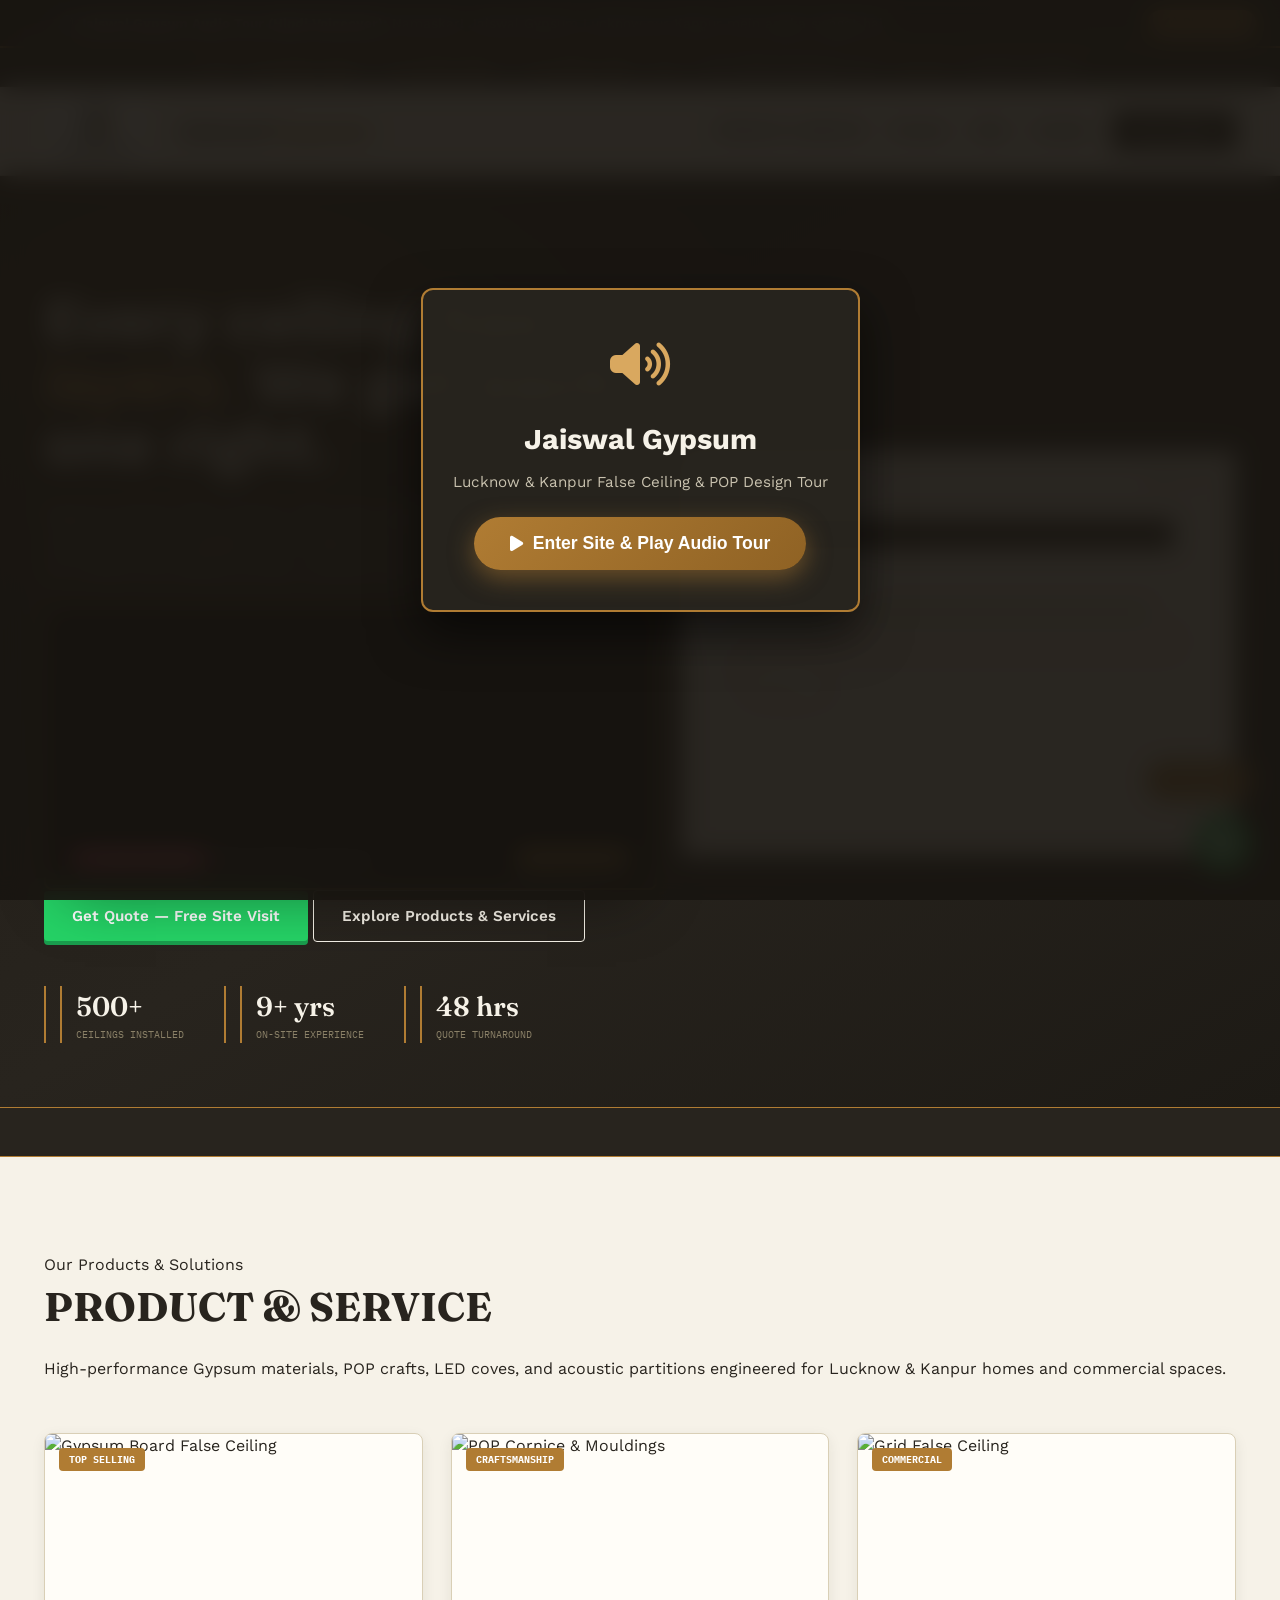
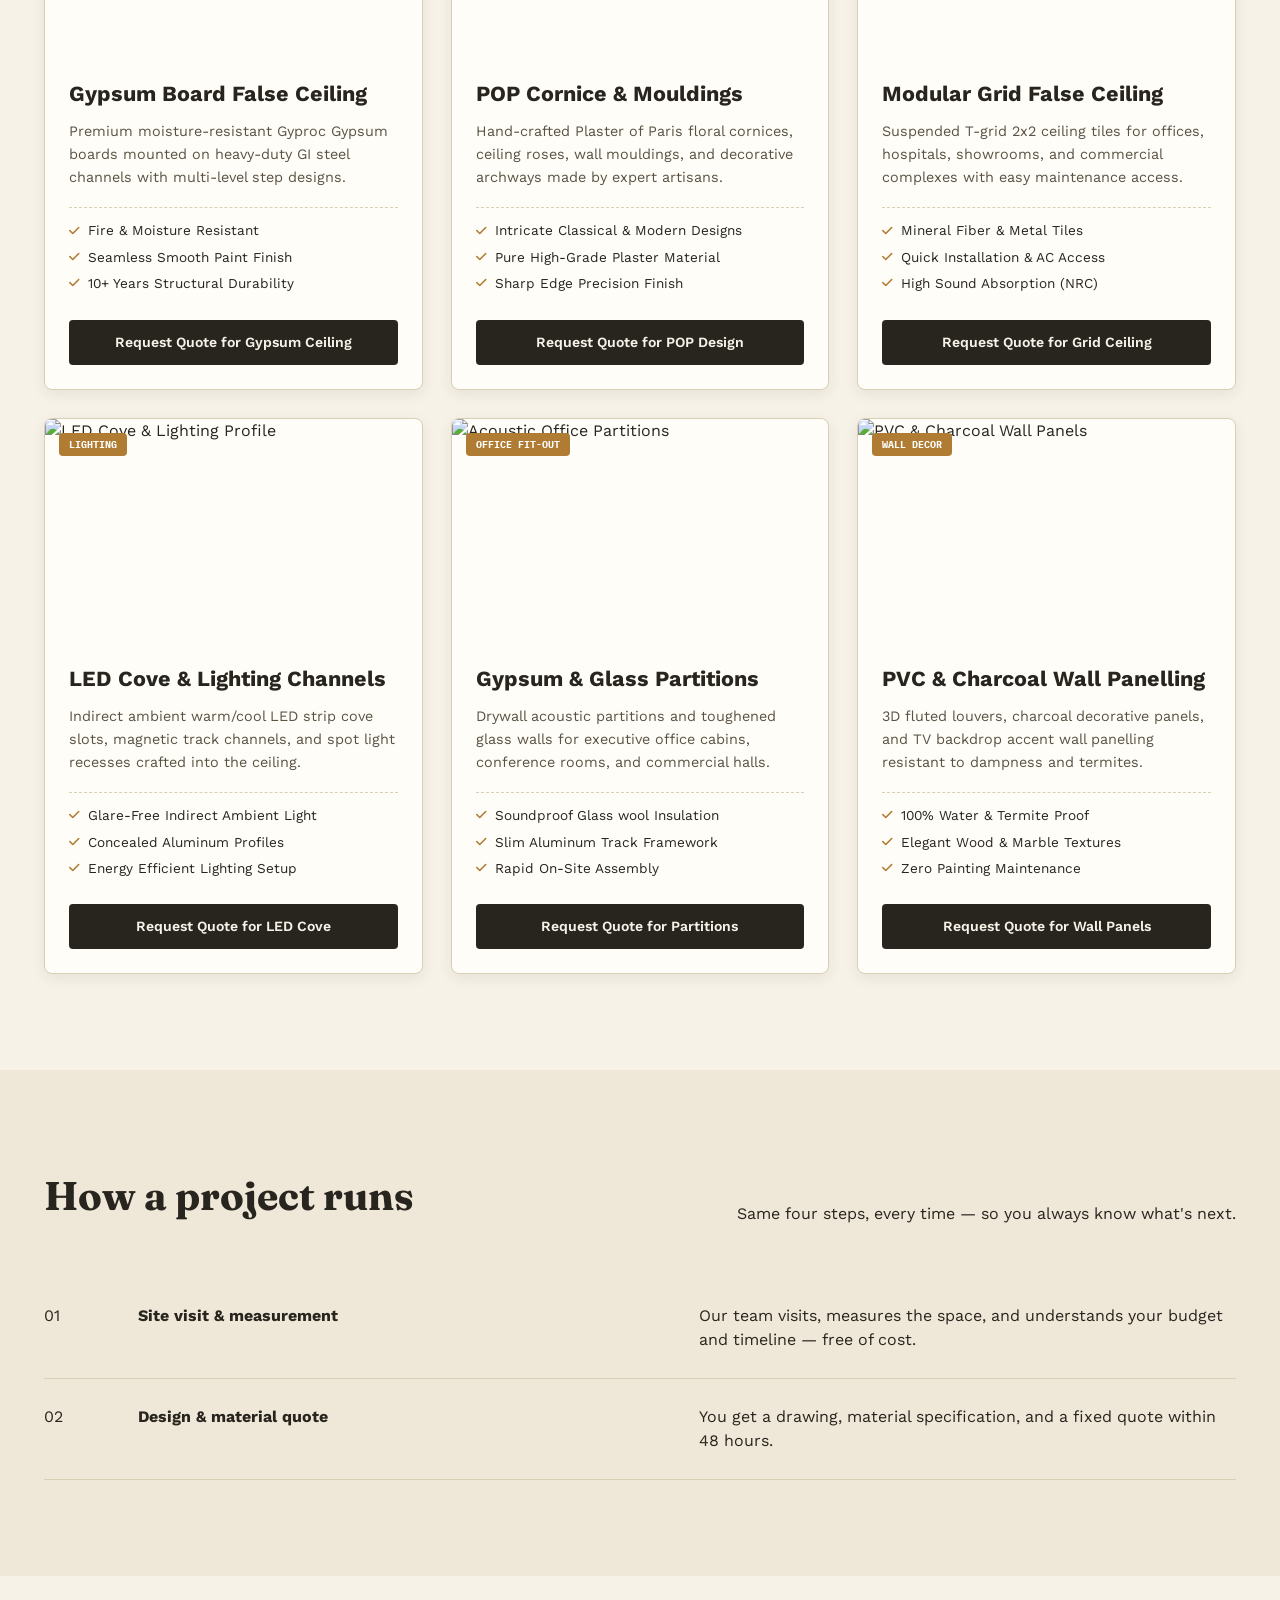
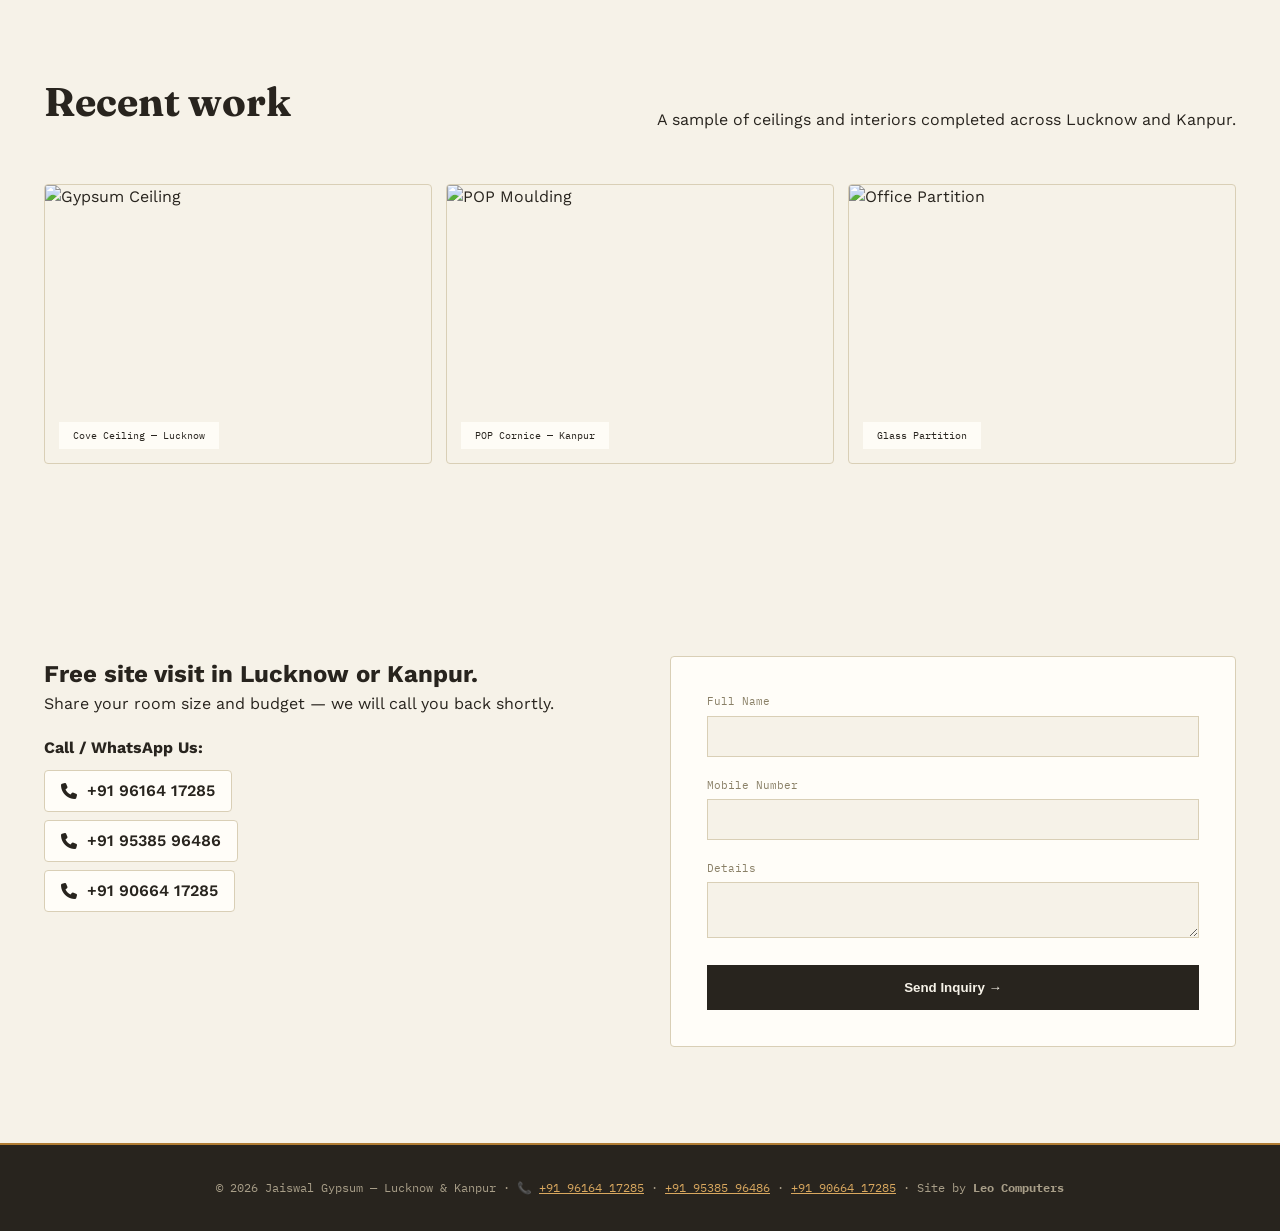
==== commit 3cd5af7a: "Refactor index.html for product and service display Updated title and modified sections for products" ====
--- a/index.html
+++ b/index.html
@@ -3,7 +3,7 @@
 <head>
     <meta charset="UTF-8" />
     <meta name="viewport" content="width=device-width, initial-scale=1.0, viewport-fit=cover" />
-    <title>Jaiswal Gypsum — False Ceiling & POP Design | Lucknow, Kanpur</title>
+    <title>Jaiswal Gypsum — Product & Service | False Ceiling & POP Design Lucknow, Kanpur</title>
     <link rel="preconnect" href="https://fonts.googleapis.com" />
     <link href="https://fonts.googleapis.com/css2?family=Fraunces:opsz,wght@9..144,400;9..144,500;9..144,600;9..144,700&family=Work+Sans:wght@400;500;600;700&family=IBM+Plex+Mono:wght@400;500&display=swap" rel="stylesheet" />
     <link rel="stylesheet" href="https://cdnjs.cloudflare.com/ajax/libs/font-awesome/6.4.0/css/all.min.css" />
@@ -53,7 +53,7 @@
         }
 
         /* ============================================================
-                   WELCOME AUDIO OVERLAY (BROWSER AUTOPLAY FIX)
+                   WELCOME AUDIO OVERLAY
                    ============================================================ */
         .audio-welcome-overlay {
             position: fixed;
@@ -132,7 +132,7 @@
         }
 
         /* ============================================================
-                   AUTOPLAY AUDIO & VIDEO HERO STYLES
+                   AUTOPLAY AUDIO BANNER
                    ============================================================ */
         .autoplay-banner {
             background: linear-gradient(90deg, #1D1A15 0%, #28241E 100%);
@@ -192,57 +192,6 @@
             display: flex;
             align-items: center;
             gap: 6px;
-            transition: var(--transition);
-        }
-        .audio-btn-pill:hover {
-            background: var(--brass-light);
-            transform: scale(1.05);
-        }
-
-        .hero-video-box {
-            position: relative;
-            width: 100%;
-            border-radius: 8px;
-            overflow: hidden;
-            border: 2px solid var(--brass);
-            box-shadow: var(--shadow-lg);
-            background: #000;
-            margin-top: 20px;
-        }
-
-        .hero-video-box video {
-            width: 100%;
-            height: 100%;
-            max-height: 280px;
-            object-fit: cover;
-            display: block;
-        }
-
-        .video-control-overlay {
-            position: absolute;
-            bottom: 12px;
-            left: 12px;
-            right: 12px;
-            display: flex;
-            align-items: center;
-            justify-content: space-between;
-            background: rgba(0, 0, 0, 0.75);
-            backdrop-filter: blur(6px);
-            padding: 8px 14px;
-            border-radius: 4px;
-            color: #fff;
-            font-size: .8rem;
-        }
-
-        .video-badge-live {
-            background: #e11d48;
-            color: #fff;
-            font-size: .65rem;
-            font-weight: 700;
-            padding: 2px 6px;
-            border-radius: 2px;
-            text-transform: uppercase;
-            letter-spacing: .05em;
         }
 
         /* ============================================================
@@ -253,17 +202,17 @@
             color: var(--plaster);
             font-family: 'IBM Plex Mono', monospace;
             font-size: .72rem;
-            letter-spacing: .03em;
             padding: 10px 24px;
             display: flex;
             justify-content: center;
-            gap: 34px;
+            gap: 20px;
             flex-wrap: wrap;
             border-bottom: 1px solid rgba(176, 124, 51, .2);
         }
 
         .topbar span { opacity: .85; }
         .topbar b { color: var(--brass-light); font-weight: 500; }
+        .topbar a { color: var(--brass-light); font-weight: 600; text-decoration: underline; }
 
         header {
             display: flex;
@@ -286,8 +235,9 @@
         .logo-text em { font-style: normal; color: var(--brass-deep); }
         .logo-divider { width: 2px; height: 38px; background: var(--line); flex-shrink: 0; }
 
-        nav { display: flex; gap: 32px; align-items: center; }
-        nav a { font-weight: 500; font-size: .92rem; color: var(--ink); }
+        nav { display: flex; gap: 24px; align-items: center; }
+        nav a { font-weight: 600; font-size: .92rem; color: var(--ink); position: relative; padding-bottom: 4px; transition: color var(--transition); }
+        nav a:hover { color: var(--brass-deep); }
         .nav-cta { background: var(--ink); color: var(--plaster) !important; padding: 10px 22px; border-radius: var(--radius); font-size: .82rem; font-weight: 600; }
 
         /* ============================================================
@@ -321,26 +271,149 @@
         .hero-stats .num { font-family: 'Fraunces', serif; font-size: 1.7rem; font-weight: 600; color: var(--plaster); }
         .hero-stats .lbl { font-family: 'IBM Plex Mono', monospace; font-size: .65rem; text-transform: uppercase; color: #8a8067; }
 
-        /* Cross Section Card */
+        /* Video Showcase */
+        .hero-video-box {
+            position: relative; width: 100%; border-radius: 8px; overflow: hidden; border: 2px solid var(--brass); box-shadow: var(--shadow-lg); background: #000; margin-top: 20px;
+        }
+        .hero-video-box video { width: 100%; height: 100%; max-height: 280px; object-fit: cover; display: block; }
+        .video-control-overlay { position: absolute; bottom: 12px; left: 12px; right: 12px; display: flex; align-items: center; justify-content: space-between; background: rgba(0, 0, 0, 0.75); backdrop-filter: blur(6px); padding: 8px 14px; border-radius: 4px; color: #fff; font-size: .8rem; }
+        .video-badge-live { background: #e11d48; color: #fff; font-size: .65rem; font-weight: 700; padding: 2px 6px; border-radius: 2px; text-transform: uppercase; }
+
         .cross-wrap { background: rgba(246, 242, 232, .96); border: 1px solid rgba(217, 207, 182, .25); padding: 20px 16px 12px; border-radius: var(--radius); }
         .cross-wrap .cap { font-family: 'IBM Plex Mono', monospace; font-size: .62rem; color: #8a8067; display: flex; justify-content: space-between; margin-bottom: 10px; }
 
-        /* Marquee */
         .strip { background: var(--ink); color: var(--plaster); padding: 12px 0; overflow: hidden; white-space: nowrap; border-top: 1px solid var(--brass); border-bottom: 1px solid var(--brass); }
         .strip-track { display: inline-block; padding-left: 100%; animation: scroll-strip 28s linear infinite; font-family: 'IBM Plex Mono', monospace; font-size: .78rem; }
         .strip-track span { margin: 0 28px; color: var(--brass); }
         @keyframes scroll-strip { 0% { transform: translateX(0); } 100% { transform: translateX(-100%); } }
 
-        /* Sections */
+        /* ============================================================
+                   PRODUCT & SERVICE SECTION
+                   ============================================================ */
         .section { padding: 96px 0; }
         .container { max-width: 1360px; margin: 0 auto; padding: 0 44px; }
         .section-head { display: flex; justify-content: space-between; align-items: flex-end; margin-bottom: 52px; flex-wrap: wrap; gap: 20px; }
-        .section-head h2 { font-size: 2.5rem; }
-
-        .service-grid { display: grid; grid-template-columns: repeat(4, 1fr); gap: 1px; background: var(--line); border: 1px solid var(--line); }
-        .service-card { background: var(--white); padding: 34px 26px; }
-        .service-card .idx { font-family: 'IBM Plex Mono', monospace; color: var(--brass); font-size: .72rem; }
-
+        .section-head h2 { font-size: 2.5rem; font-family: 'Fraunces', serif; }
+
+        .product-grid {
+            display: grid;
+            grid-template-columns: repeat(3, 1fr);
+            gap: 28px;
+            margin-top: 20px;
+        }
+
+        .product-card {
+            background: var(--white);
+            border: 1px solid var(--line);
+            border-radius: 8px;
+            overflow: hidden;
+            box-shadow: var(--shadow-sm);
+            transition: transform 0.3s ease, box-shadow 0.3s ease;
+            display: flex;
+            flex-direction: column;
+        }
+
+        .product-card:hover {
+            transform: translateY(-6px);
+            box-shadow: var(--shadow-md);
+            border-color: var(--brass);
+        }
+
+        .product-img-wrap {
+            height: 220px;
+            width: 100%;
+            overflow: hidden;
+            position: relative;
+        }
+
+        .product-img-wrap img {
+            width: 100%;
+            height: 100%;
+            object-fit: cover;
+            transition: transform 0.5s ease;
+        }
+
+        .product-card:hover .product-img-wrap img {
+            transform: scale(1.08);
+        }
+
+        .product-badge {
+            position: absolute;
+            top: 14px;
+            left: 14px;
+            background: var(--brass);
+            color: #fff;
+            font-family: 'IBM Plex Mono', monospace;
+            font-size: 0.65rem;
+            font-weight: 700;
+            padding: 4px 10px;
+            border-radius: 4px;
+            text-transform: uppercase;
+        }
+
+        .product-content {
+            padding: 24px;
+            display: flex;
+            flex-direction: column;
+            flex-grow: 1;
+        }
+
+        .product-content h3 {
+            font-size: 1.35rem;
+            margin-bottom: 10px;
+            color: var(--ink);
+        }
+
+        .product-content p {
+            font-size: 0.9rem;
+            color: #5a5344;
+            line-height: 1.6;
+            margin-bottom: 18px;
+            flex-grow: 1;
+        }
+
+        .product-features {
+            list-style: none;
+            margin-bottom: 20px;
+            padding-top: 12px;
+            border-top: 1px dashed var(--line);
+        }
+
+        .product-features li {
+            font-size: 0.85rem;
+            color: var(--ink);
+            display: flex;
+            align-items: center;
+            gap: 8px;
+            margin-bottom: 6px;
+        }
+
+        .product-features li i {
+            color: var(--brass);
+            font-size: 0.75rem;
+        }
+
+        .product-inquire-btn {
+            background: var(--ink);
+            color: var(--plaster);
+            border: none;
+            padding: 12px 20px;
+            border-radius: 4px;
+            font-weight: 600;
+            font-size: 0.88rem;
+            cursor: pointer;
+            text-align: center;
+            transition: background 0.2s;
+            text-decoration: none;
+            display: block;
+        }
+
+        .product-inquire-btn:hover {
+            background: var(--brass-deep);
+            color: #fff;
+        }
+
+        /* PROCESS, GALLERY, CONTACT */
         .process { background: var(--plaster-deep); }
         .p-row { display: grid; grid-template-columns: 70px 1fr 1fr; gap: 24px; padding: 26px 0; border-bottom: 1px solid var(--line); }
 
@@ -359,7 +432,36 @@
         .field input, .field textarea, .field select { width: 100%; padding: 12px 14px; border: 1.5px solid var(--line); background: var(--plaster); }
         .submit-btn { background: var(--ink); color: var(--plaster); border: none; padding: 15px 28px; font-weight: 600; width: 100%; cursor: pointer; }
 
-        /* Modal & FABs */
+        /* Phone list box */
+        .phone-list {
+            display: flex;
+            flex-direction: column;
+            gap: 8px;
+            margin-top: 10px;
+        }
+
+        .phone-pill {
+            display: inline-flex;
+            align-items: center;
+            gap: 10px;
+            background: var(--white);
+            border: 1px solid var(--line);
+            padding: 8px 16px;
+            border-radius: 4px;
+            font-weight: 600;
+            color: var(--ink);
+            text-decoration: none;
+            width: fit-content;
+            transition: var(--transition);
+        }
+
+        .phone-pill:hover {
+            border-color: var(--brass);
+            color: var(--brass-deep);
+            background: var(--plaster-deep);
+        }
+
+        /* MODAL & FABs */
         .modal-overlay { position: fixed; inset: 0; z-index: 1000; background: rgba(0, 0, 0, .55); display: none; align-items: center; justify-content: center; padding: 20px; }
         .modal-overlay.active { display: flex; }
         .modal-box { background: var(--white); max-width: 580px; width: 100%; padding: 40px 36px; border-radius: var(--radius); position: relative; }
@@ -376,7 +478,8 @@
 
         @media (max-width: 900px) {
             .hero { grid-template-columns: 1fr; }
-            .service-grid, .gallery-grid { grid-template-columns: 1fr; }
+            .product-grid { grid-template-columns: 1fr; }
+            .gallery-grid { grid-template-columns: 1fr; }
             .contact-wrap { grid-template-columns: 1fr; }
         }
     </style>
@@ -384,7 +487,7 @@
 
 <body>
 
-    <!-- WELCOME SPLASH OVERLAY FOR INSTANT BROWSER AUTOPLAY UNLOCK -->
+    <!-- WELCOME OVERLAY FOR AUTOPLAY AUDIO UNLOCK -->
     <div class="audio-welcome-overlay" id="audioWelcomeOverlay">
         <div class="welcome-card">
             <div class="welcome-icon">
@@ -403,7 +506,7 @@
         <source src="https://cdn.pixabay.com/download/audio/2022/05/27/audio_1808fbf07a.mp3" type="audio/mpeg">
     </audio>
 
-    <!-- AUDIO STATUS BANNER -->
+    <!-- AUDIO BANNER -->
     <div class="autoplay-banner">
         <div class="audio-status">
             <div class="soundwave" id="waveBar">
@@ -416,14 +519,14 @@
         </button>
     </div>
 
-    <!-- TOP BAR -->
+    <!-- TOP BAR WITH ALL THREE PHONE NUMBERS -->
     <div class="topbar">
-        <span><b>Call —</b> +91 90664 17285</span>
+        <span><b>Call —</b> <a href="tel:+919616417285">+91 96164 17285</a> &nbsp;|&nbsp; <a href="tel:+919538596486">+91 95385 96486</a> &nbsp;|&nbsp; <a href="tel:+919066417285">+91 90664 17285</a></span>
         <span><b>Mail —</b> service@jaiswalgypsum.com</span>
         <span><b>Serving —</b> Lucknow &amp; Kanpur</span>
     </div>
 
-    <!-- HEADER -->
+    <!-- HEADER WITH "PRODUCT & SERVICE" TAB -->
     <header id="header">
         <div class="logo-wrap">
             <img src="LOGO.jpeg" alt="Jaiswal Gypsum" class="logo-img" onerror="this.src='https://images.unsplash.com/photo-1600607687939-ce8a6c25118c?w=100&auto=format';" />
@@ -431,7 +534,7 @@
             <span class="logo-text">Jaiswal <em>Gypsum</em></span>
         </div>
         <nav id="mainNav">
-            <a href="#services">Services</a>
+            <a href="#products-services">PRODUCT &amp; SERVICE</a>
             <a href="#process">Process</a>
             <a href="#work">Work</a>
             <a href="#contact">Contact</a>
@@ -446,7 +549,7 @@
             <h1>Every ceiling has <em>layers.</em> We get each one right.</h1>
             <p class="lead">Gypsum board, POP cornice, LED cove, paint finish — Jaiswal Gypsum designs and installs each layer to spec, for homes and offices across Lucknow and Kanpur.</p>
             
-            <!-- AUTOPLAY VIDEO -->
+            <!-- VIDEO SHOWCASE -->
             <div class="hero-video-box">
                 <video id="heroVideo" autoplay loop muted playsinline poster="https://images.unsplash.com/photo-1600607687939-ce8a6c25118c?w=700&auto=format">
                     <source src="https://assets.mixkit.co/videos/preview/mixkit-modern-apartment-interior-design-41052-large.mp4" type="video/mp4">
@@ -461,7 +564,7 @@
 
             <div class="hero-actions">
                 <a href="javascript:void(0)" class="btn btn-quote-hero" id="heroQuoteBtn">Get Quote — Free Site Visit</a>
-                <a href="#work" class="btn btn-ghost">See our work</a>
+                <a href="#products-services" class="btn btn-ghost">Explore Products &amp; Services</a>
             </div>
             <div class="hero-stats">
                 <div><div class="num">500+</div><div class="lbl">Ceilings installed</div></div>
@@ -484,40 +587,133 @@
         </div>
     </section>
 
-    <!-- MARQUEE STRIP -->
+    <!-- MARQUEE -->
     <div class="strip">
         <div class="strip-track">
-            <span>FALSE CEILING</span>·<span>POP CORNICE</span>·<span>OFFICE PARTITIONS</span>·<span>LED COVE LIGHTING</span>·<span>TURNKEY INTERIORS</span>
+            <span>GYPSUM BOARD CEILING</span>·<span>POP CORNICE &amp; MOULDING</span>·<span>GRID FALSE CEILING</span>·<span>LED COVE LIGHTING</span>·<span>ACOUSTIC PARTITIONS</span>·<span>WALL PANELLING</span>
         </div>
     </div>
 
-    <!-- SERVICES -->
-    <section id="services" class="section">
+    <!-- ============================================================
+               DEDICATED "PRODUCT & SERVICE" TAB SECTION
+               ============================================================ -->
+    <section id="products-services" class="section">
         <div class="container">
             <div class="section-head">
-                <h2>Four crafts, one crew</h2>
-                <p>From a single room's false ceiling to a full office fit-out — the same team handles design, material, and site execution.</p>
-            </div>
-            <div class="service-grid">
-                <div class="service-card">
-                    <div class="idx">01 / CEILING</div>
-                    <h3>False Ceiling</h3>
-                    <p>Gypsum &amp; POP ceilings with designer coves, step levels, and LED channel integration.</p>
+                <div>
+                    <span class="eyebrow">Our Products &amp; Solutions</span>
+                    <h2>PRODUCT &amp; SERVICE</h2>
                 </div>
-                <div class="service-card">
-                    <div class="idx">02 / DESIGN</div>
-                    <h3>POP Cornice &amp; Mouldings</h3>
-                    <p>Hand-finished floral and geometric mouldings, wall panelling, and ceiling art.</p>
+                <p>High-performance Gypsum materials, POP crafts, LED coves, and acoustic partitions engineered for Lucknow &amp; Kanpur homes and commercial spaces.</p>
+            </div>
+
+            <div class="product-grid">
+                <!-- PRODUCT 1 -->
+                <div class="product-card">
+                    <div class="product-img-wrap">
+                        <img src="https://images.unsplash.com/photo-1600607687939-ce8a6c25118c?w=700&auto=format" alt="Gypsum Board False Ceiling">
+                        <span class="product-badge">Top Selling</span>
+                    </div>
+                    <div class="product-content">
+                        <h3>Gypsum Board False Ceiling</h3>
+                        <p>Premium moisture-resistant Gyproc Gypsum boards mounted on heavy-duty GI steel channels with multi-level step designs.</p>
+                        <ul class="product-features">
+                            <li><i class="fa-solid fa-check"></i> Fire &amp; Moisture Resistant</li>
+                            <li><i class="fa-solid fa-check"></i> Seamless Smooth Paint Finish</li>
+                            <li><i class="fa-solid fa-check"></i> 10+ Years Structural Durability</li>
+                        </ul>
+                        <a href="javascript:void(0)" class="product-inquire-btn open-modal-btn">Request Quote for Gypsum Ceiling</a>
+                    </div>
                 </div>
-                <div class="service-card">
-                    <div class="idx">03 / PARTITION</div>
-                    <h3>Partition Systems</h3>
-                    <p>Glass-and-gypsum office partitions with acoustic lining for meeting rooms.</p>
+
+                <!-- PRODUCT 2 -->
+                <div class="product-card">
+                    <div class="product-img-wrap">
+                        <img src="https://images.unsplash.com/photo-1618221195710-dd6b41faaea6?w=700&auto=format" alt="POP Cornice & Mouldings">
+                        <span class="product-badge">Craftsmanship</span>
+                    </div>
+                    <div class="product-content">
+                        <h3>POP Cornice &amp; Mouldings</h3>
+                        <p>Hand-crafted Plaster of Paris floral cornices, ceiling roses, wall mouldings, and decorative archways made by expert artisans.</p>
+                        <ul class="product-features">
+                            <li><i class="fa-solid fa-check"></i> Intricate Classical &amp; Modern Designs</li>
+                            <li><i class="fa-solid fa-check"></i> Pure High-Grade Plaster Material</li>
+                            <li><i class="fa-solid fa-check"></i> Sharp Edge Precision Finish</li>
+                        </ul>
+                        <a href="javascript:void(0)" class="product-inquire-btn open-modal-btn">Request Quote for POP Design</a>
+                    </div>
                 </div>
-                <div class="service-card">
-                    <div class="idx">04 / TURNKEY</div>
-                    <h3>Complete Interiors</h3>
-                    <p>Full residential and commercial interior makeovers, one point of contact.</p>
+
+                <!-- PRODUCT 3 -->
+                <div class="product-card">
+                    <div class="product-img-wrap">
+                        <img src="https://images.unsplash.com/photo-1615529182904-14819c35db37?w=700&auto=format" alt="Grid False Ceiling">
+                        <span class="product-badge">Commercial</span>
+                    </div>
+                    <div class="product-content">
+                        <h3>Modular Grid False Ceiling</h3>
+                        <p>Suspended T-grid 2x2 ceiling tiles for offices, hospitals, showrooms, and commercial complexes with easy maintenance access.</p>
+                        <ul class="product-features">
+                            <li><i class="fa-solid fa-check"></i> Mineral Fiber &amp; Metal Tiles</li>
+                            <li><i class="fa-solid fa-check"></i> Quick Installation &amp; AC Access</li>
+                            <li><i class="fa-solid fa-check"></i> High Sound Absorption (NRC)</li>
+                        </ul>
+                        <a href="javascript:void(0)" class="product-inquire-btn open-modal-btn">Request Quote for Grid Ceiling</a>
+                    </div>
+                </div>
+
+                <!-- PRODUCT 4 -->
+                <div class="product-card">
+                    <div class="product-img-wrap">
+                        <img src="https://images.unsplash.com/photo-1616486338812-3dadae4b4ace?w=700&auto=format" alt="LED Cove & Lighting Profile">
+                        <span class="product-badge">Lighting</span>
+                    </div>
+                    <div class="product-content">
+                        <h3>LED Cove &amp; Lighting Channels</h3>
+                        <p>Indirect ambient warm/cool LED strip cove slots, magnetic track channels, and spot light recesses crafted into the ceiling.</p>
+                        <ul class="product-features">
+                            <li><i class="fa-solid fa-check"></i> Glare-Free Indirect Ambient Light</li>
+                            <li><i class="fa-solid fa-check"></i> Concealed Aluminum Profiles</li>
+                            <li><i class="fa-solid fa-check"></i> Energy Efficient Lighting Setup</li>
+                        </ul>
+                        <a href="javascript:void(0)" class="product-inquire-btn open-modal-btn">Request Quote for LED Cove</a>
+                    </div>
+                </div>
+
+                <!-- PRODUCT 5 -->
+                <div class="product-card">
+                    <div class="product-img-wrap">
+                        <img src="https://images.unsplash.com/photo-1583847268964-b28dc8f51f92?w=700&auto=format" alt="Acoustic Office Partitions">
+                        <span class="product-badge">Office Fit-Out</span>
+                    </div>
+                    <div class="product-content">
+                        <h3>Gypsum &amp; Glass Partitions</h3>
+                        <p>Drywall acoustic partitions and toughened glass walls for executive office cabins, conference rooms, and commercial halls.</p>
+                        <ul class="product-features">
+                            <li><i class="fa-solid fa-check"></i> Soundproof Glass wool Insulation</li>
+                            <li><i class="fa-solid fa-check"></i> Slim Aluminum Track Framework</li>
+                            <li><i class="fa-solid fa-check"></i> Rapid On-Site Assembly</li>
+                        </ul>
+                        <a href="javascript:void(0)" class="product-inquire-btn open-modal-btn">Request Quote for Partitions</a>
+                    </div>
+                </div>
+
+                <!-- PRODUCT 6 -->
+                <div class="product-card">
+                    <div class="product-img-wrap">
+                        <img src="https://images.unsplash.com/photo-1600210492486-724fe5c67fb0?w=700&auto=format" alt="PVC & Charcoal Wall Panels">
+                        <span class="product-badge">Wall Decor</span>
+                    </div>
+                    <div class="product-content">
+                        <h3>PVC &amp; Charcoal Wall Panelling</h3>
+                        <p>3D fluted louvers, charcoal decorative panels, and TV backdrop accent wall panelling resistant to dampness and termites.</p>
+                        <ul class="product-features">
+                            <li><i class="fa-solid fa-check"></i> 100% Water &amp; Termite Proof</li>
+                            <li><i class="fa-solid fa-check"></i> Elegant Wood &amp; Marble Textures</li>
+                            <li><i class="fa-solid fa-check"></i> Zero Painting Maintenance</li>
+                        </ul>
+                        <a href="javascript:void(0)" class="product-inquire-btn open-modal-btn">Request Quote for Wall Panels</a>
+                    </div>
                 </div>
             </div>
         </div>
@@ -558,14 +754,21 @@
         </div>
     </section>
 
-    <!-- CONTACT FORM -->
+    <!-- CONTACT FORM WITH ALL PHONE NUMBERS -->
     <section id="contact" class="section">
         <div class="container">
             <div class="contact-wrap">
                 <div>
                     <h2>Free site visit in Lucknow or Kanpur.</h2>
                     <p>Share your room size and budget — we will call you back shortly.</p>
-                    <p><strong>Phone:</strong> +91 90664 17285</p>
+                    <div style="margin-top: 20px;">
+                        <p style="margin-bottom: 8px;"><strong>Call / WhatsApp Us:</strong></p>
+                        <div class="phone-list">
+                            <a href="tel:+919616417285" class="phone-pill"><i class="fa-solid fa-phone"></i> +91 96164 17285</a>
+                            <a href="tel:+919538596486" class="phone-pill"><i class="fa-solid fa-phone"></i> +91 95385 96486</a>
+                            <a href="tel:+919066417285" class="phone-pill"><i class="fa-solid fa-phone"></i> +91 90664 17285</a>
+                        </div>
+                    </div>
                 </div>
                 <div class="form-panel">
                     <form id="contactForm">
@@ -595,14 +798,15 @@
     </div>
 
     <button class="quote-fab" id="quoteFab">Get Quote</button>
-    <a href="https://wa.me/919066417285" class="whatsapp" target="_blank" rel="noopener"><svg viewBox="0 0 24 24"><path d="M12.04 2C6.58 2 2.13 6.45 2.13 11.91c0 1.87.5 3.62 1.44 5.15L2 22l5.09-1.53a9.87 9.87 0 004.95 1.33h.01c5.46 0 9.91-4.45 9.91-9.91 0-2.65-1.03-5.14-2.9-7.01A9.83 9.83 0 0012.04 2m5.79 14.06c-.24.68-1.4 1.3-1.93 1.34-.5.05-1.02.27-3.43-.72-2.9-1.2-4.76-4.14-4.9-4.34-.14-.2-1.17-1.56-1.17-2.97 0-1.42.74-2.11 1-2.4.26-.28.57-.35.76-.35.19 0 .38 0 .55.01.18.01.42-.07.65.5.24.58.82 2 .89 2.14.07.14.12.31.02.5-.1.19-.15.31-.29.48-.14.16-.3.36-.43.49-.14.14-.3.3-.13.58.17.28.75 1.24 1.62 2.01 1.11.99 2.05 1.3 2.33 1.44.28.14.46.21.53.33.07.12.07.68-.17 1.36"/></svg></a>
+    <a href="https://wa.me/919616417285" class="whatsapp" target="_blank" rel="noopener" title="Chat on WhatsApp"><svg viewBox="0 0 24 24"><path d="M12.04 2C6.58 2 2.13 6.45 2.13 11.91c0 1.87.5 3.62 1.44 5.15L2 22l5.09-1.53a9.87 9.87 0 004.95 1.33h.01c5.46 0 9.91-4.45 9.91-9.91 0-2.65-1.03-5.14-2.9-7.01A9.83 9.83 0 0012.04 2m5.79 14.06c-.24.68-1.4 1.3-1.93 1.34-.5.05-1.02.27-3.43-.72-2.9-1.2-4.76-4.14-4.9-4.34-.14-.2-1.17-1.56-1.17-2.97 0-1.42.74-2.11 1-2.4.26-.28.57-.35.76-.35.19 0 .38 0 .55.01.18.01.42-.07.65.5.24.58.82 2 .89 2.14.07.14.12.31.02.5-.1.19-.15.31-.29.48-.14.16-.3.36-.43.49-.14.14-.3.3-.13.58.17.28.75 1.24 1.62 2.01 1.11.99 2.05 1.3 2.33 1.44.28.14.46.21.53.33.07.12.07.68-.17 1.36"/></svg></a>
     <button class="back-top" id="backTop">↑</button>
 
+    <!-- FOOTER WITH ALL NUMBERS -->
     <footer>
-        <p>© 2026 Jaiswal Gypsum — Lucknow &amp; Kanpur · 📞 +91 90664 17285 · Site by <b>Leo Computers</b></p>
+        <p>© 2026 Jaiswal Gypsum — Lucknow &amp; Kanpur · 📞 <a href="tel:+919616417285" style="color:var(--brass-light);">+91 96164 17285</a> · <a href="tel:+919538596486" style="color:var(--brass-light);">+91 95385 96486</a> · <a href="tel:+919066417285" style="color:var(--brass-light);">+91 90664 17285</a> · Site by <b>Leo Computers</b></p>
     </footer>
 
-    <!-- JAVASCRIPT: GUARANTEED AUDIO UNLOCK -->
+    <!-- JAVASCRIPT -->
     <script>
         (function() {
             'use strict';
@@ -622,13 +826,11 @@
             function startAudioWithSound() {
                 if (welcomeOverlay) welcomeOverlay.classList.add('hidden');
 
-                // Play MP3 Track
                 if (bgAudio) {
                     bgAudio.volume = 0.7;
                     bgAudio.play().catch(console.error);
                 }
 
-                // Play Hindi Speech Utterance
                 if (synth) {
                     synth.cancel();
                     var utterance = new SpeechSynthesisUtterance(welcomeMsg);
@@ -650,20 +852,17 @@
                     synth.speak(utterance);
                 }
 
-                // Play Video
                 if (heroVideo) {
                     heroVideo.play().catch(console.error);
                 }
             }
 
-            // Click Overlay or anywhere to start sound
             if (welcomeOverlay) {
                 welcomeOverlay.addEventListener('click', startAudioWithSound);
             }
             document.addEventListener('click', startAudioWithSound, { once: true });
             document.addEventListener('touchstart', startAudioWithSound, { once: true });
 
-            // Toggle Audio Button
             if (toggleAudioBtn) {
                 toggleAudioBtn.addEventListener('click', function(e) {
                     e.stopPropagation();
@@ -679,7 +878,6 @@
                 });
             }
 
-            // Unmute Video Sound Button
             if (videoSoundBtn && heroVideo) {
                 videoSoundBtn.addEventListener('click', function(e) {
                     e.stopPropagation();
@@ -709,6 +907,10 @@
             if (heroQuoteBtn) heroQuoteBtn.onclick = openModal;
             if (modalClose) modalClose.onclick = closeModal;
 
+            document.querySelectorAll('.open-modal-btn').forEach(btn => {
+                btn.onclick = openModal;
+            });
+
             if (quoteForm) {
                 quoteForm.onsubmit = function(e) {
                     e.preventDefault();
@@ -718,7 +920,7 @@
                     const area = document.getElementById('qArea').value.trim();
 
                     let msg = `🏗️ *NEW QUOTE REQUEST — JAISWAL GYPSUM*\n👤 Name: ${name}\n📱 Mobile: ${mobile}\n📍 City: ${city}\n📐 Area: ${area}`;
-                    window.open(`https://wa.me/919066417285?text=${encodeURIComponent(msg)}`, '_blank');
+                    window.open(`https://wa.me/919616417285?text=${encodeURIComponent(msg)}`, '_blank');
                     closeModal();
                 };
             }
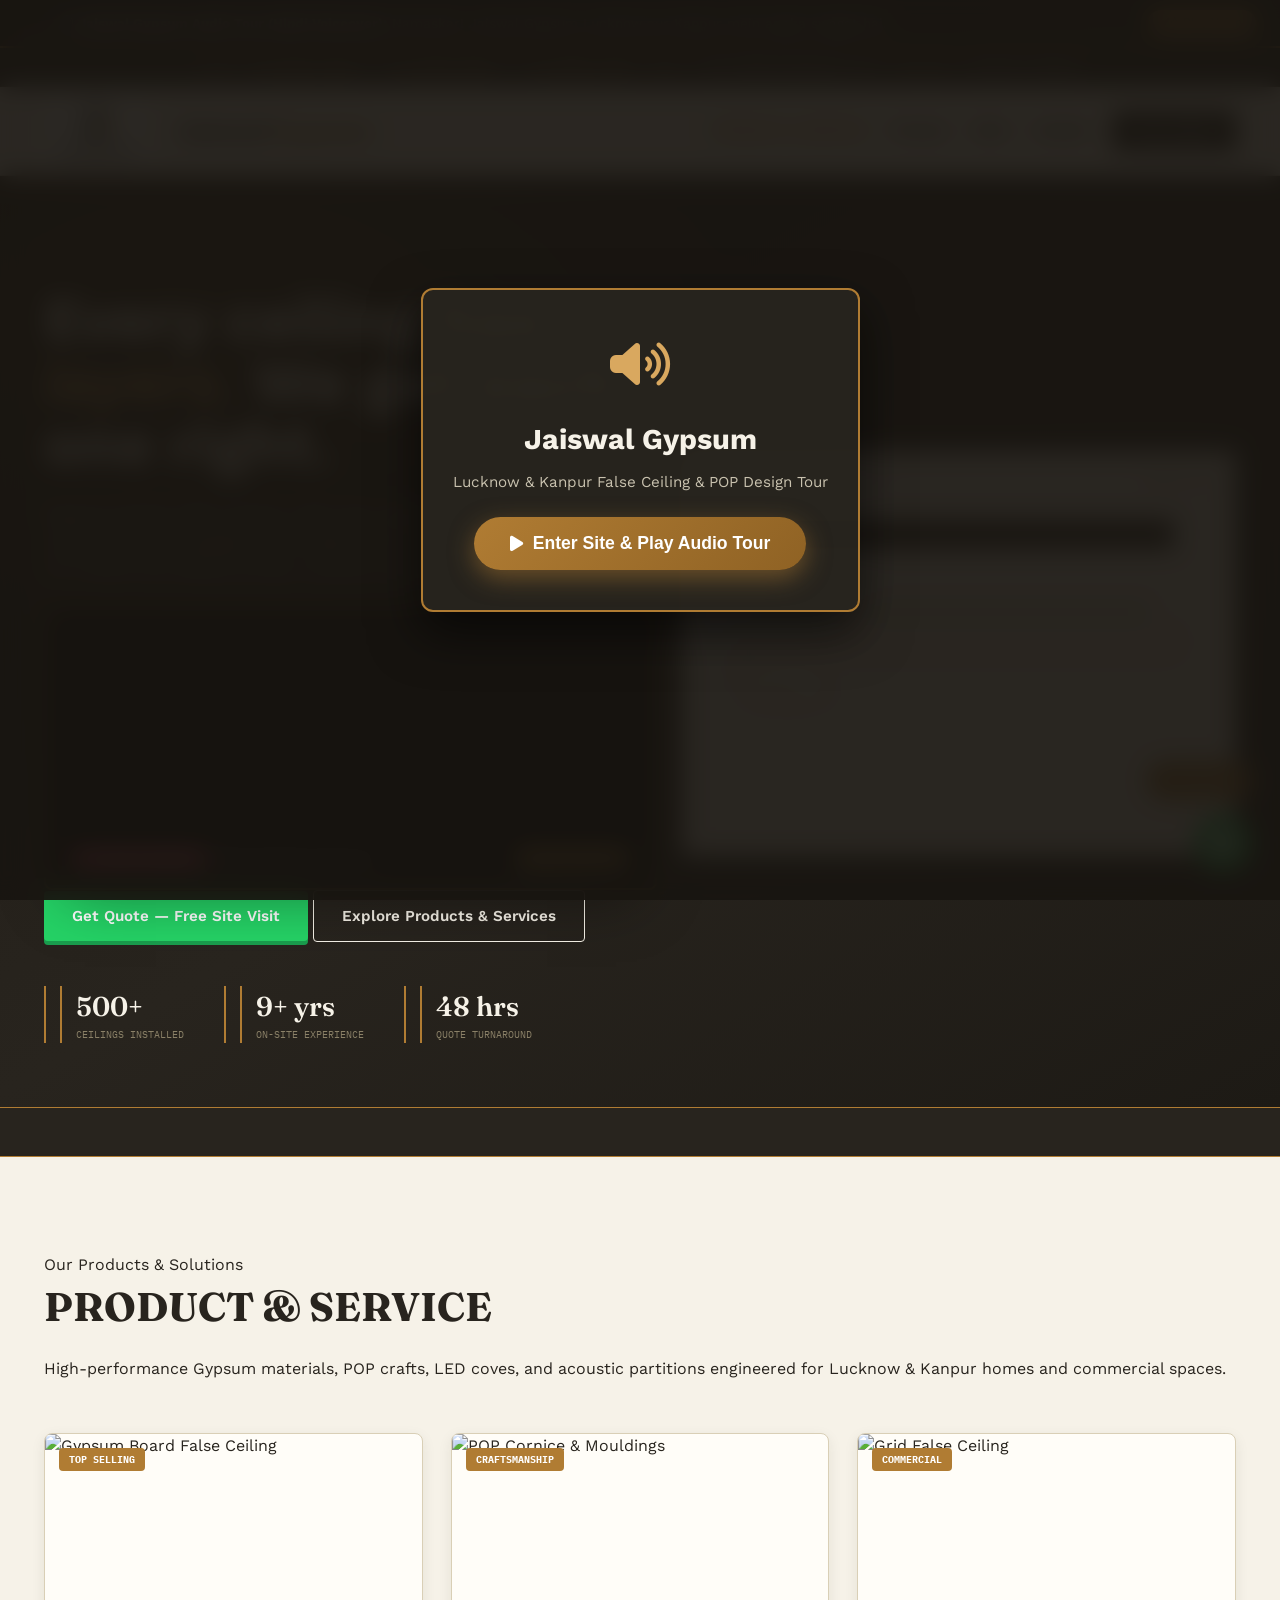
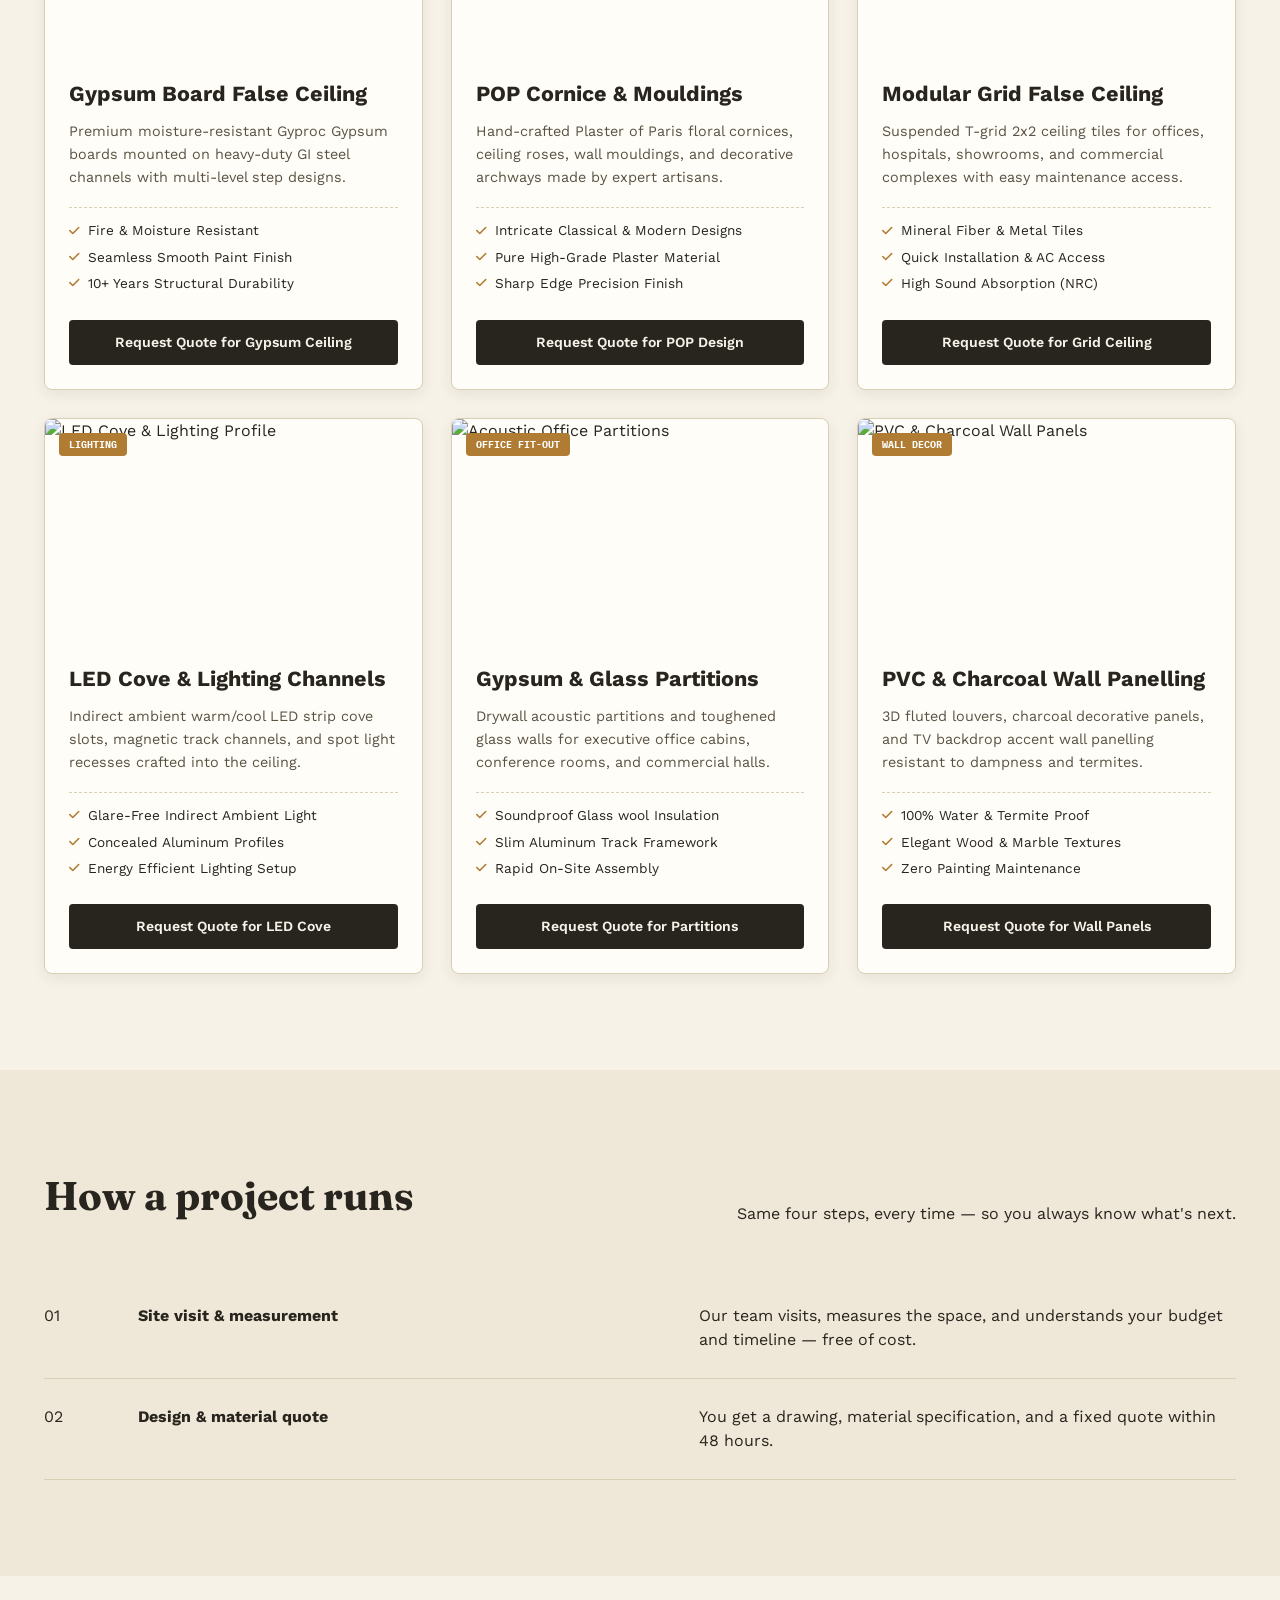
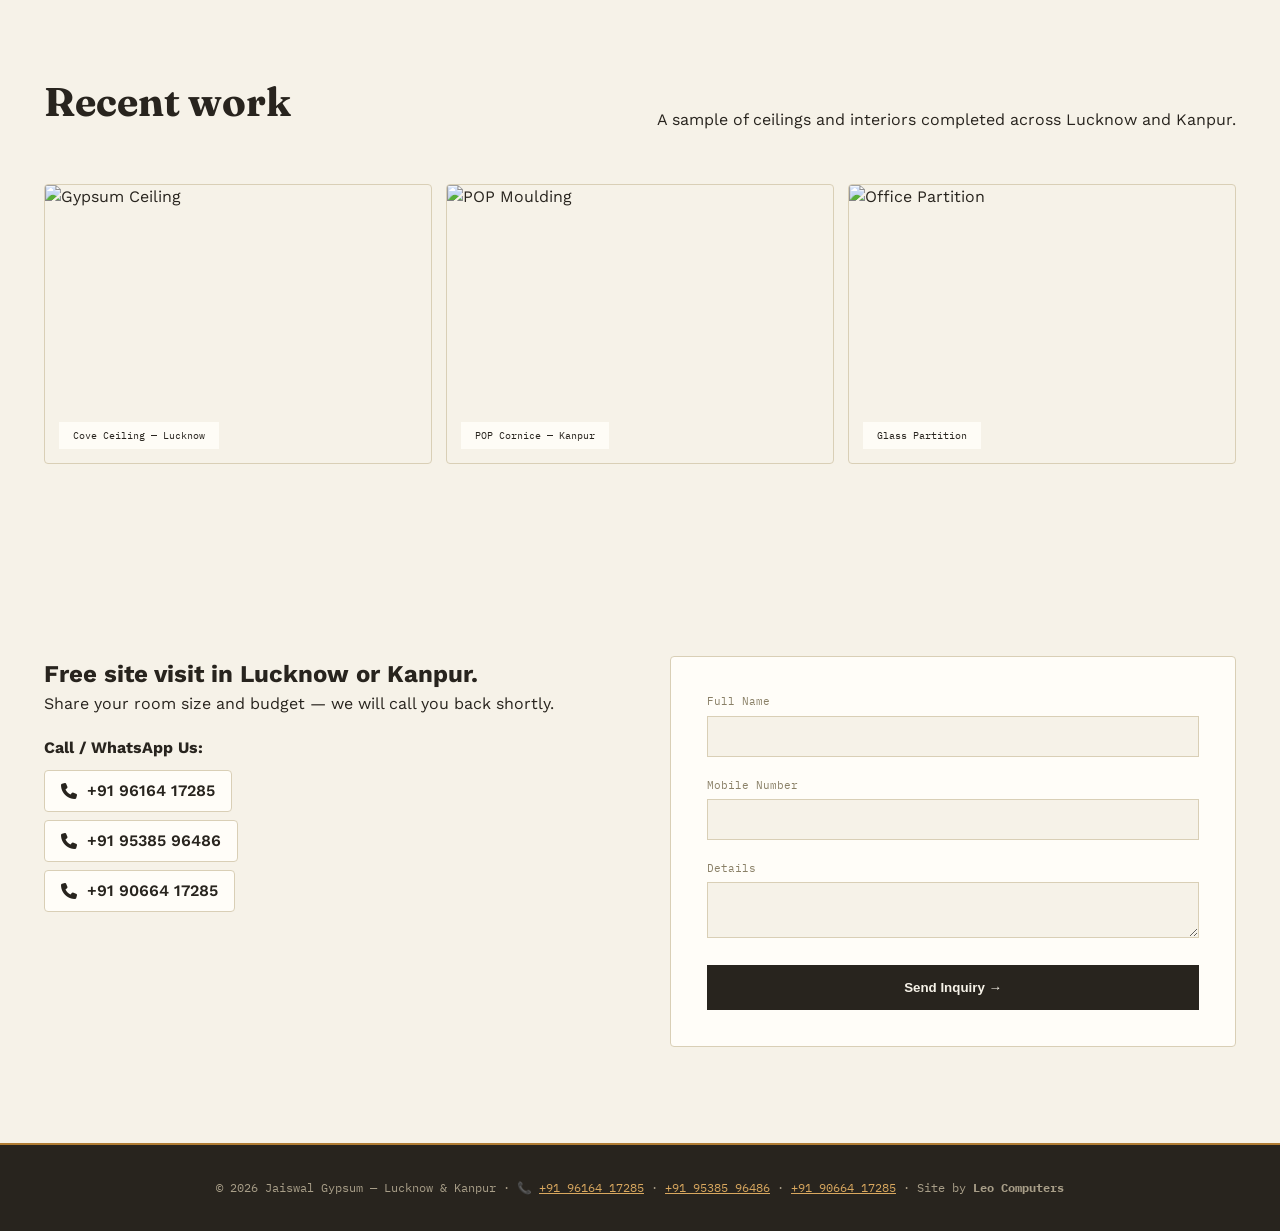
==== commit edfd03bc: "Highlight 'PRODUCT & SERVICE' tab in header" ====
--- a/index.html
+++ b/index.html
@@ -526,7 +526,7 @@
         <span><b>Serving —</b> Lucknow &amp; Kanpur</span>
     </div>
 
-    <!-- HEADER WITH "PRODUCT & SERVICE" TAB -->
+    <!-- HEADER WITH HIGHLIGHTED "PRODUCT & SERVICE" TAB -->
     <header id="header">
         <div class="logo-wrap">
             <img src="LOGO.jpeg" alt="Jaiswal Gypsum" class="logo-img" onerror="this.src='https://images.unsplash.com/photo-1600607687939-ce8a6c25118c?w=100&auto=format';" />
@@ -534,7 +534,7 @@
             <span class="logo-text">Jaiswal <em>Gypsum</em></span>
         </div>
         <nav id="mainNav">
-            <a href="#products-services">PRODUCT &amp; SERVICE</a>
+            <a href="#products-services" style="color: #B07C33; font-weight: 700;">PRODUCT &amp; SERVICE</a>
             <a href="#process">Process</a>
             <a href="#work">Work</a>
             <a href="#contact">Contact</a>
